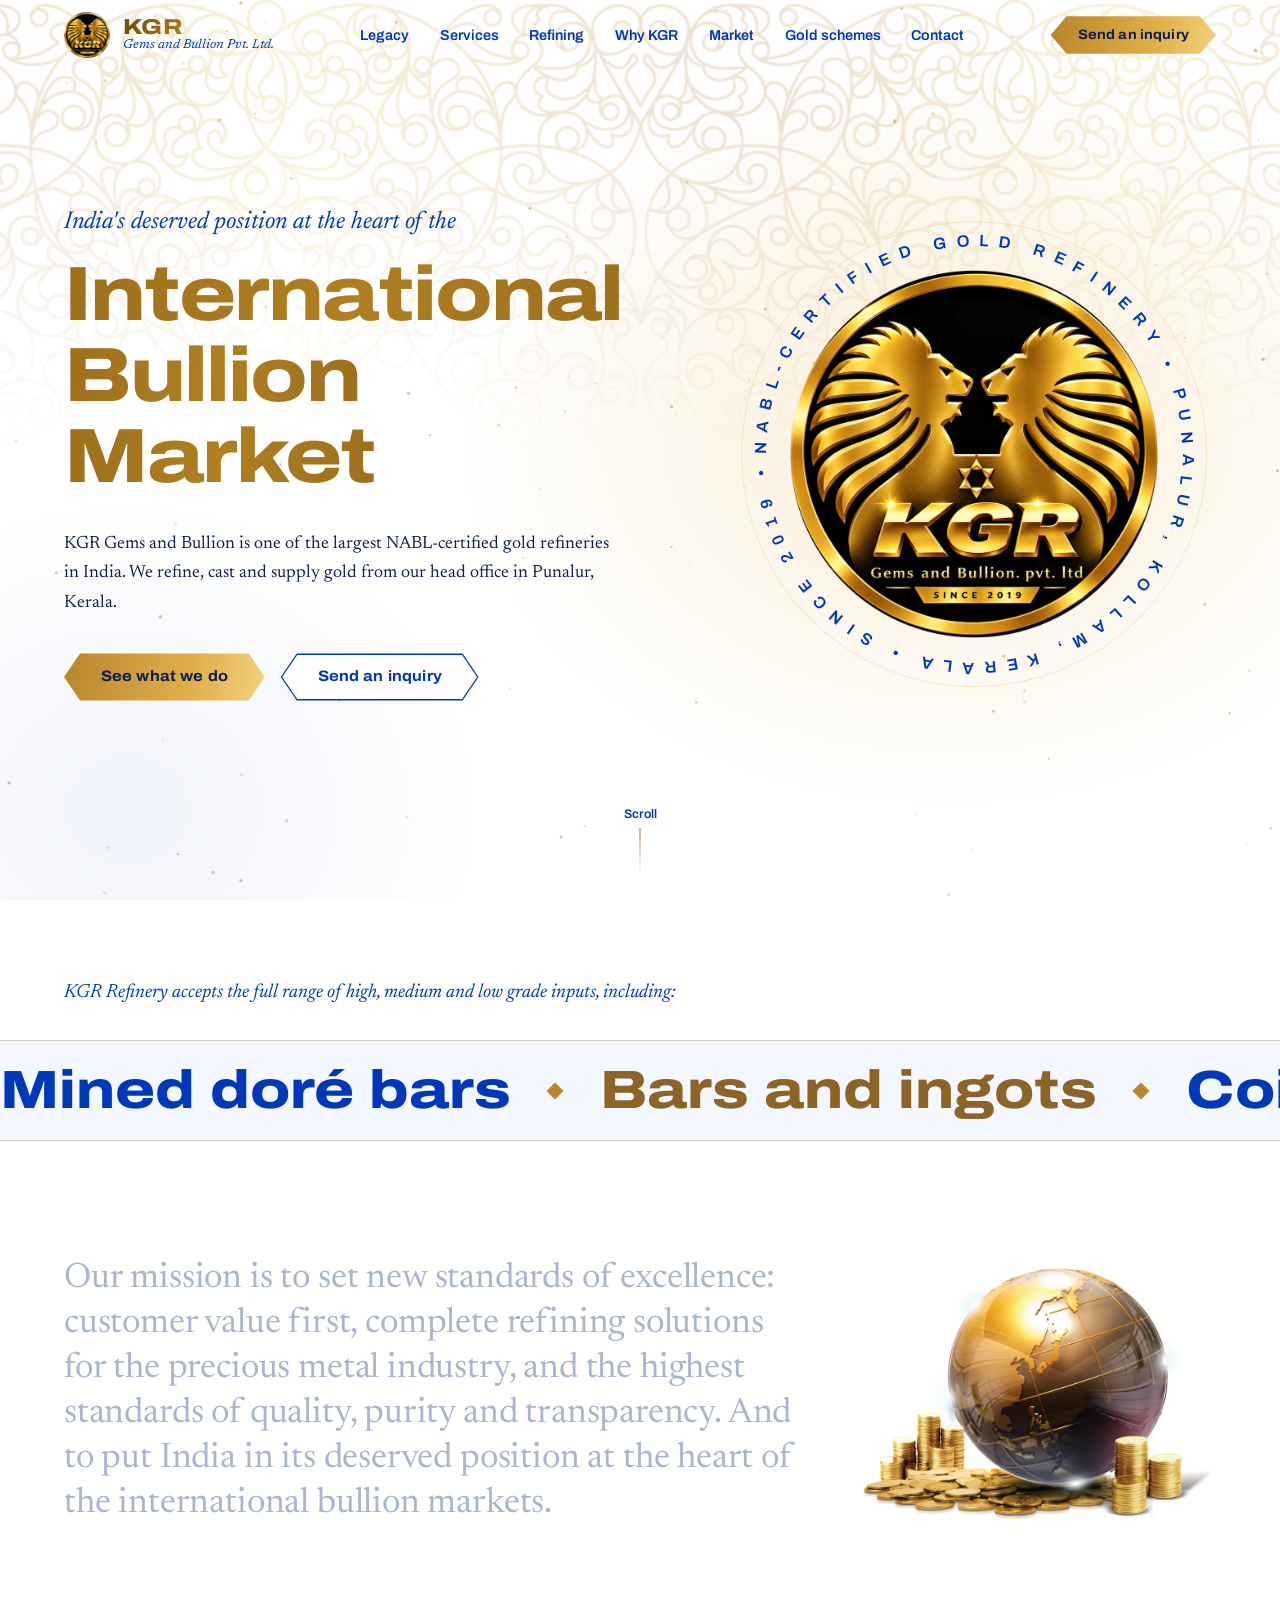
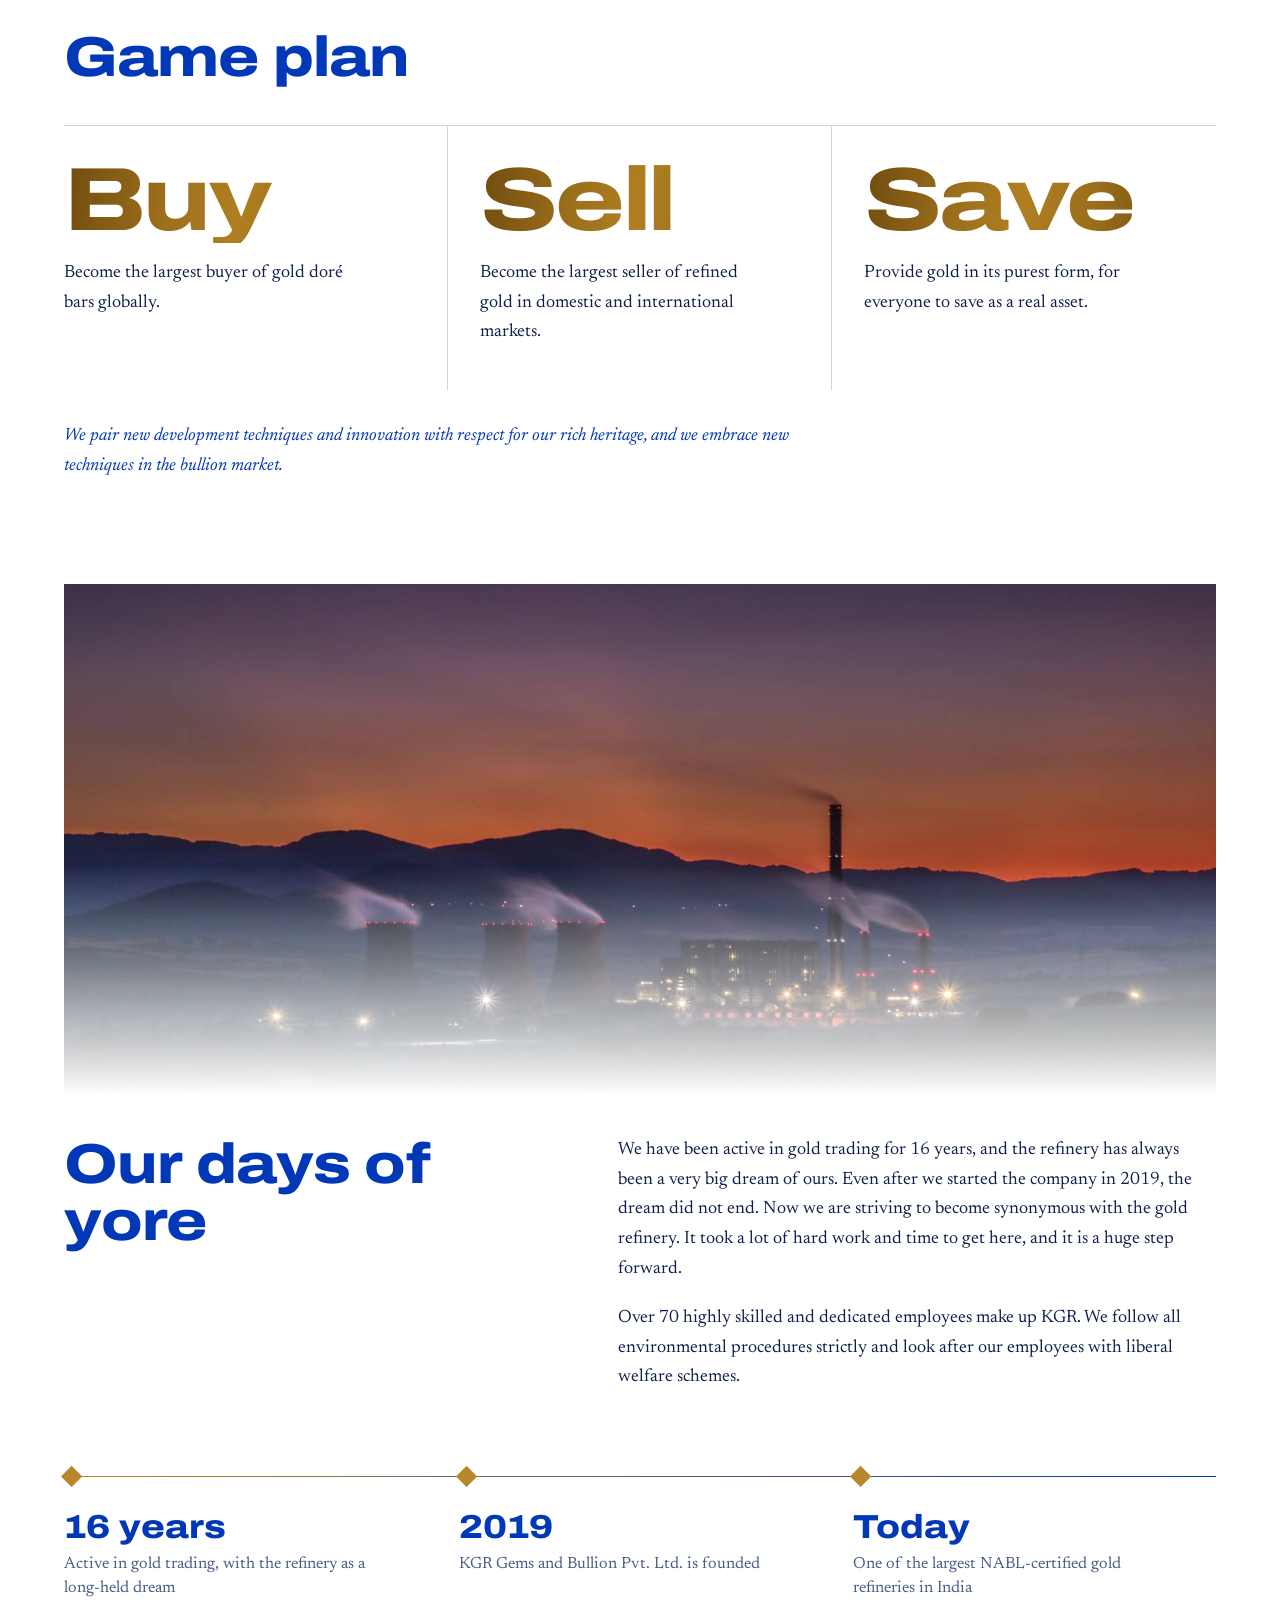
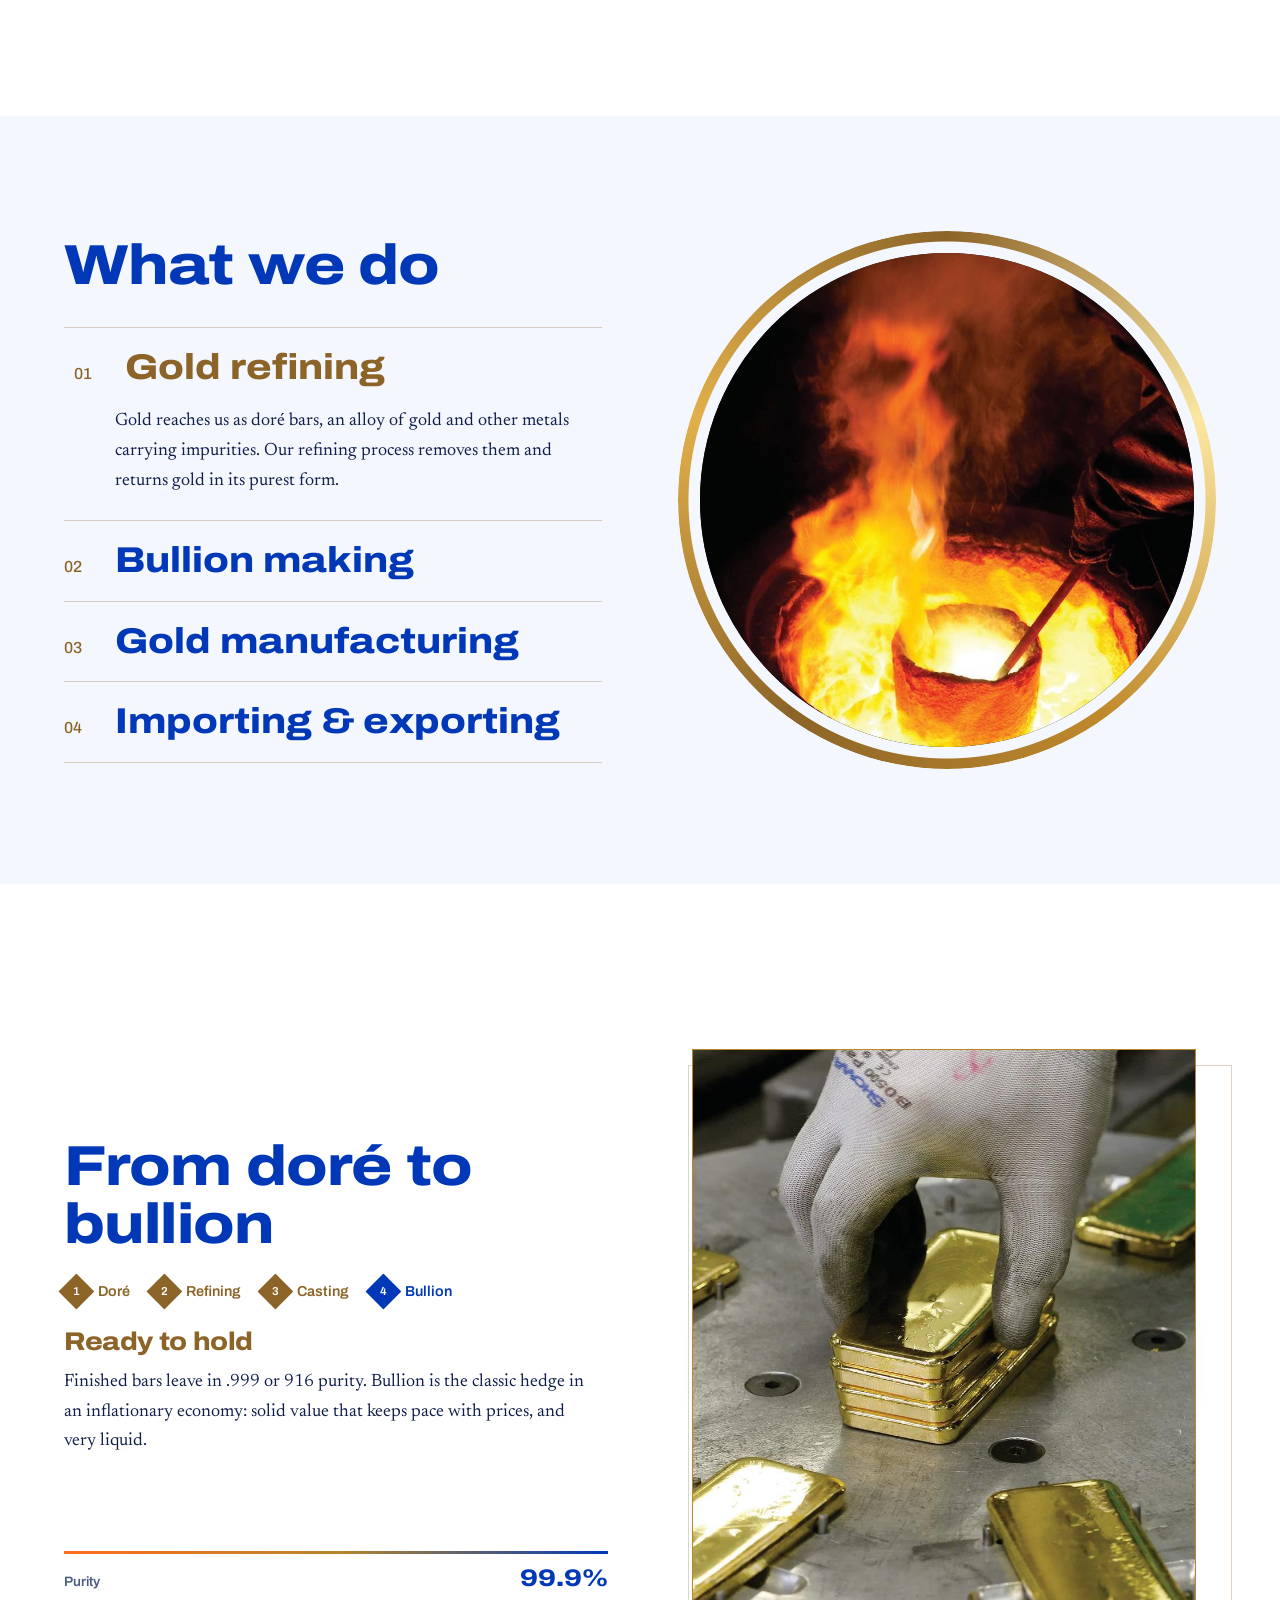
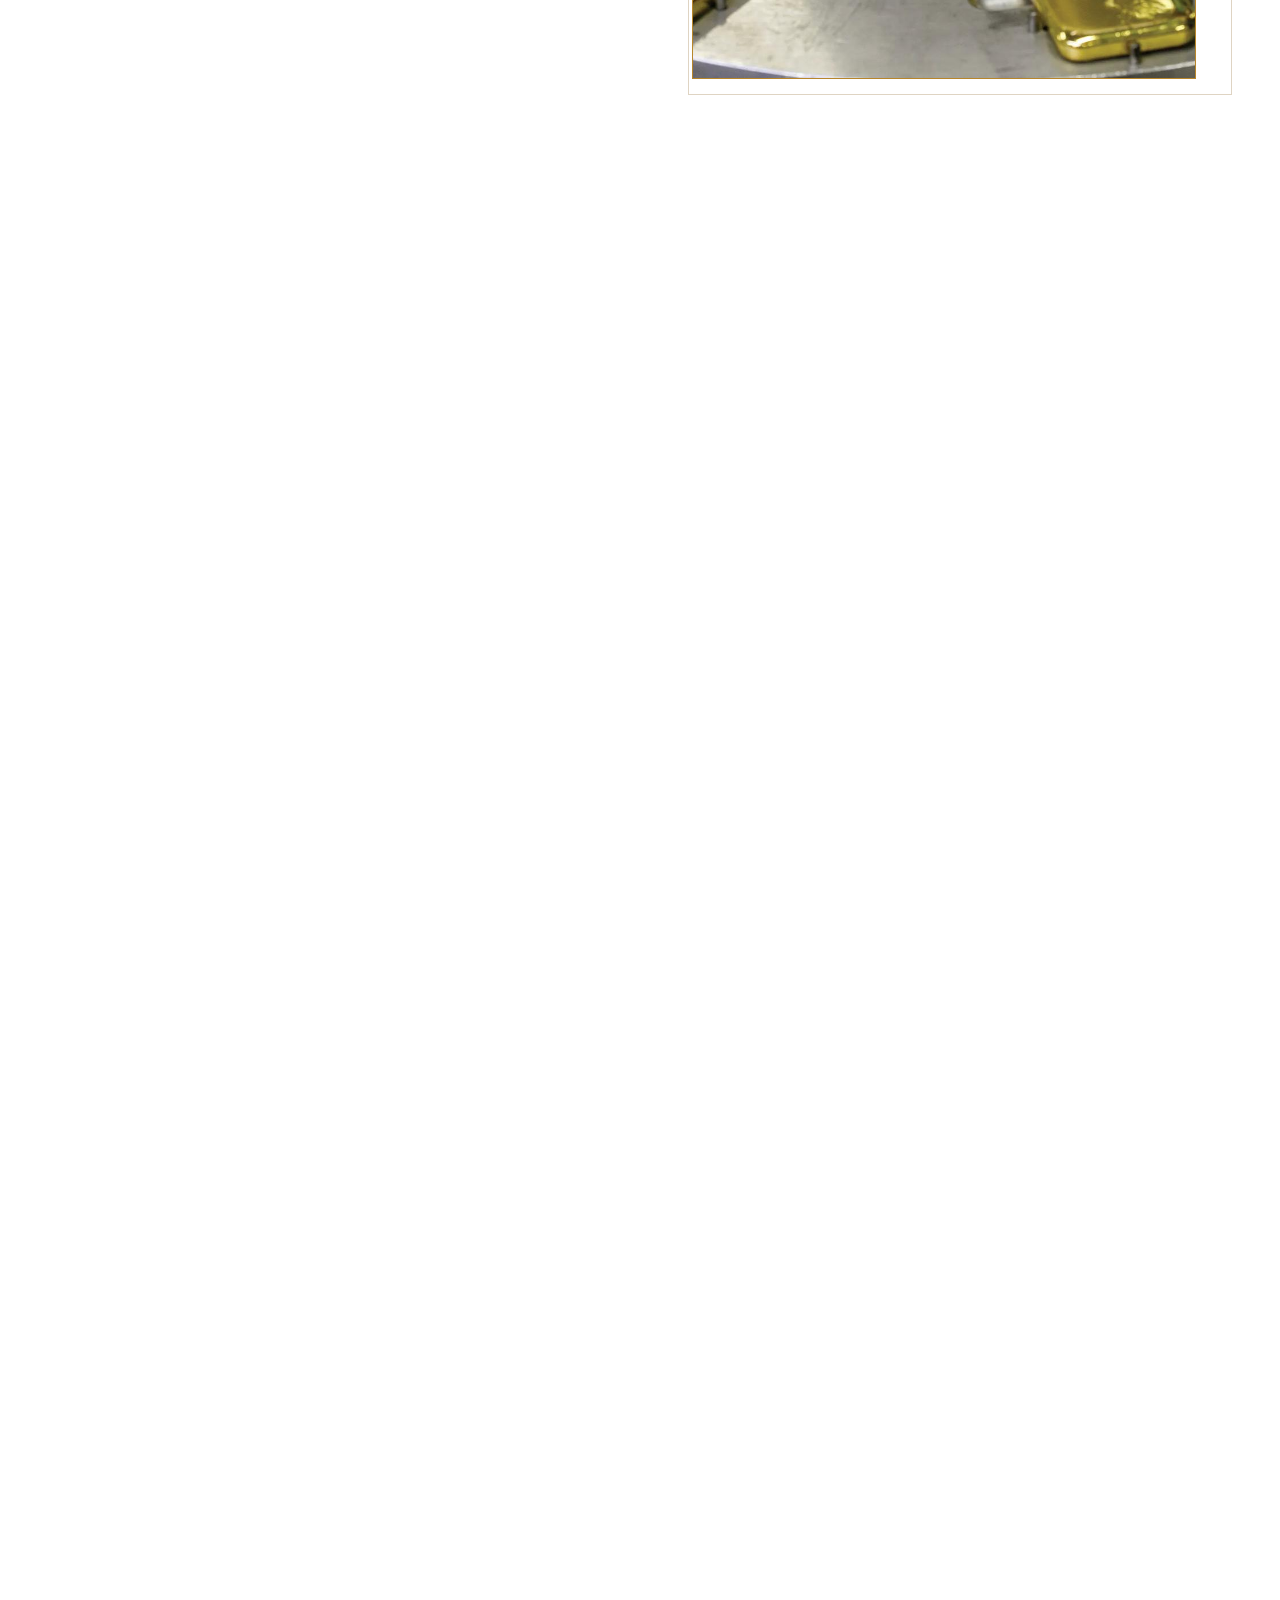
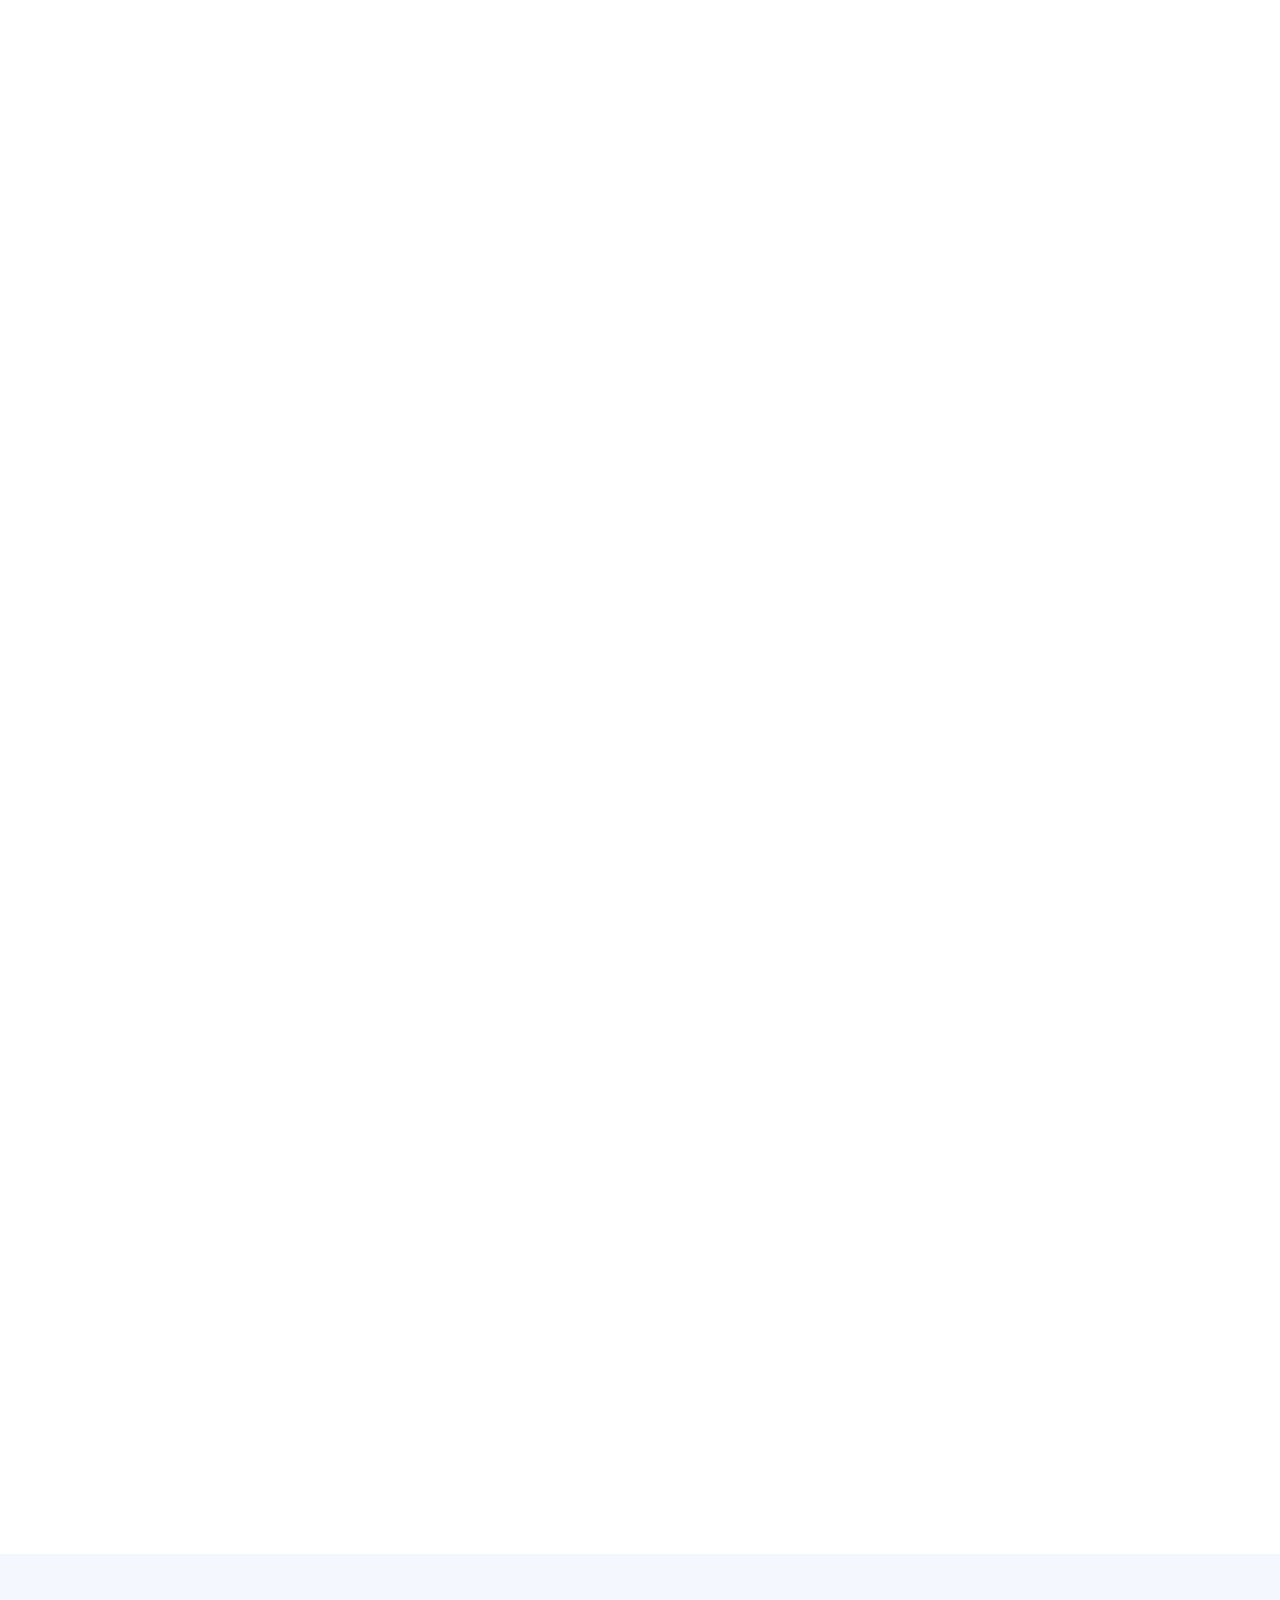
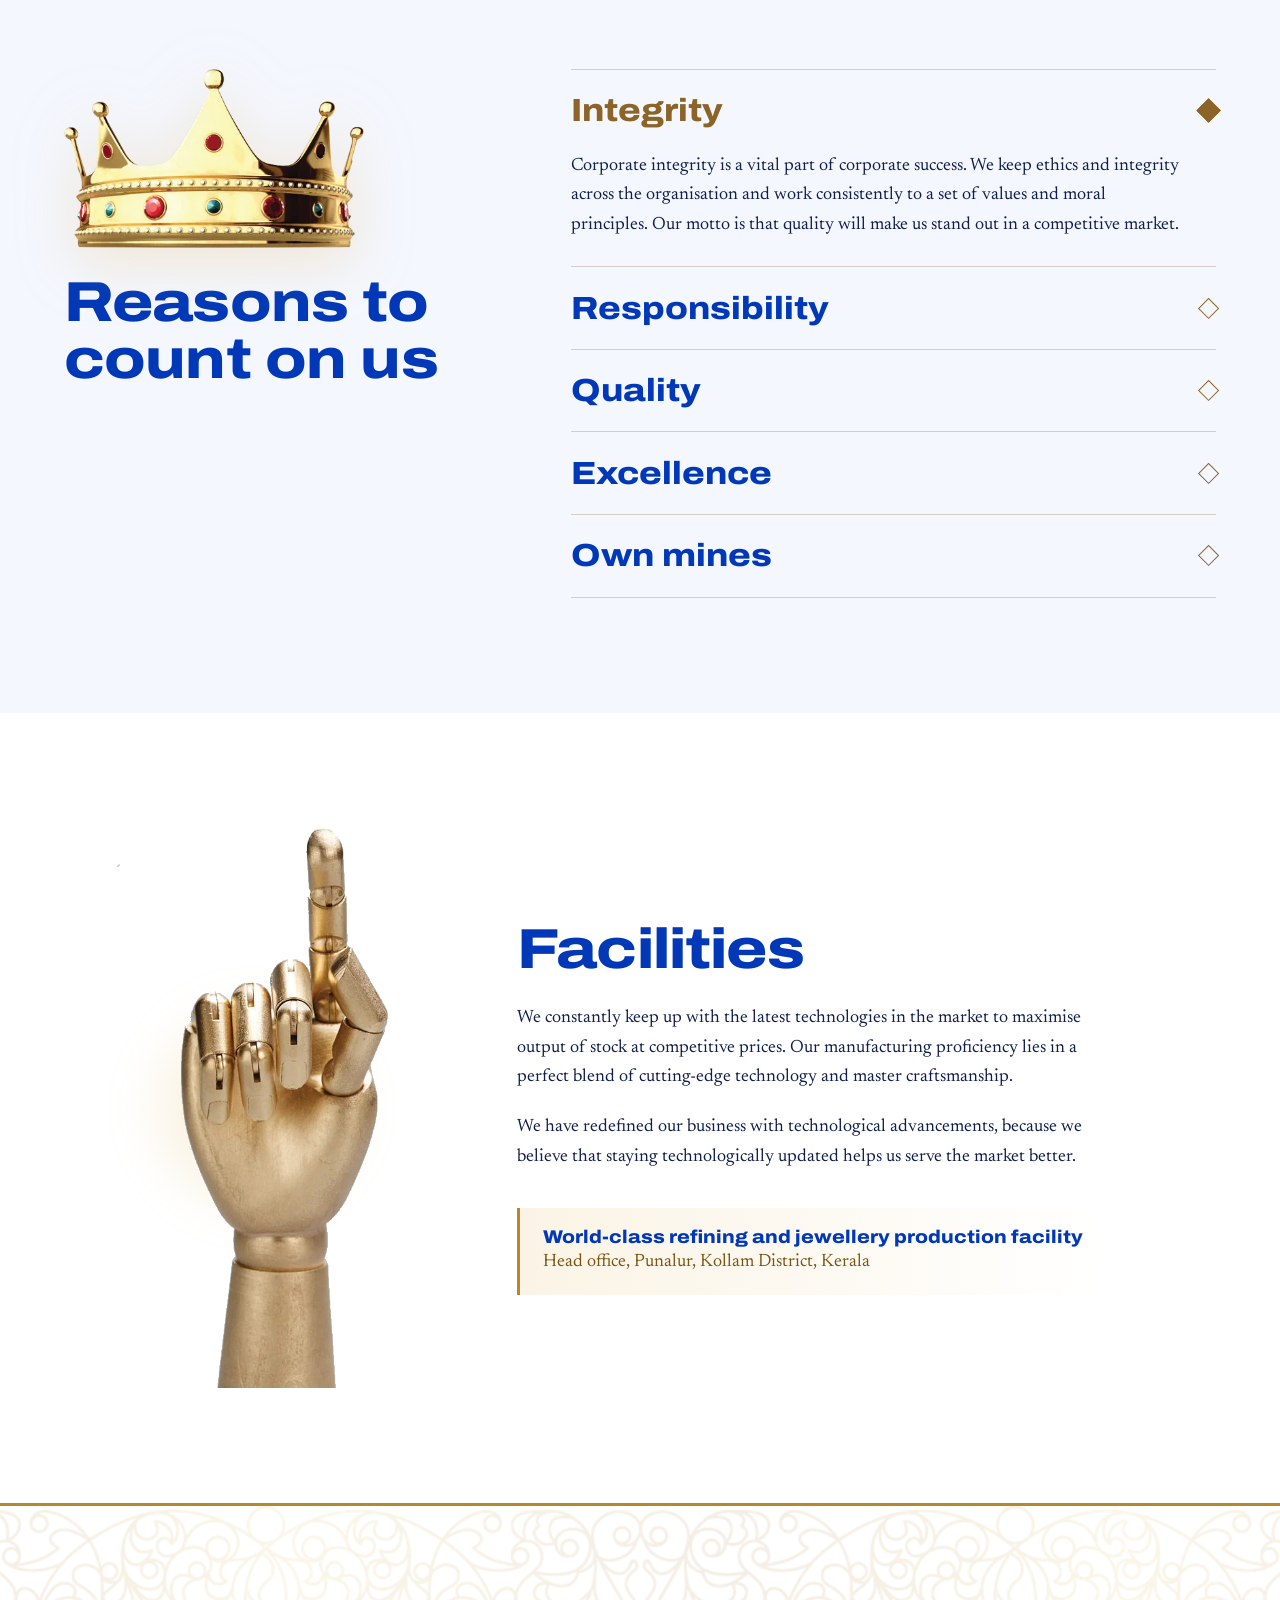
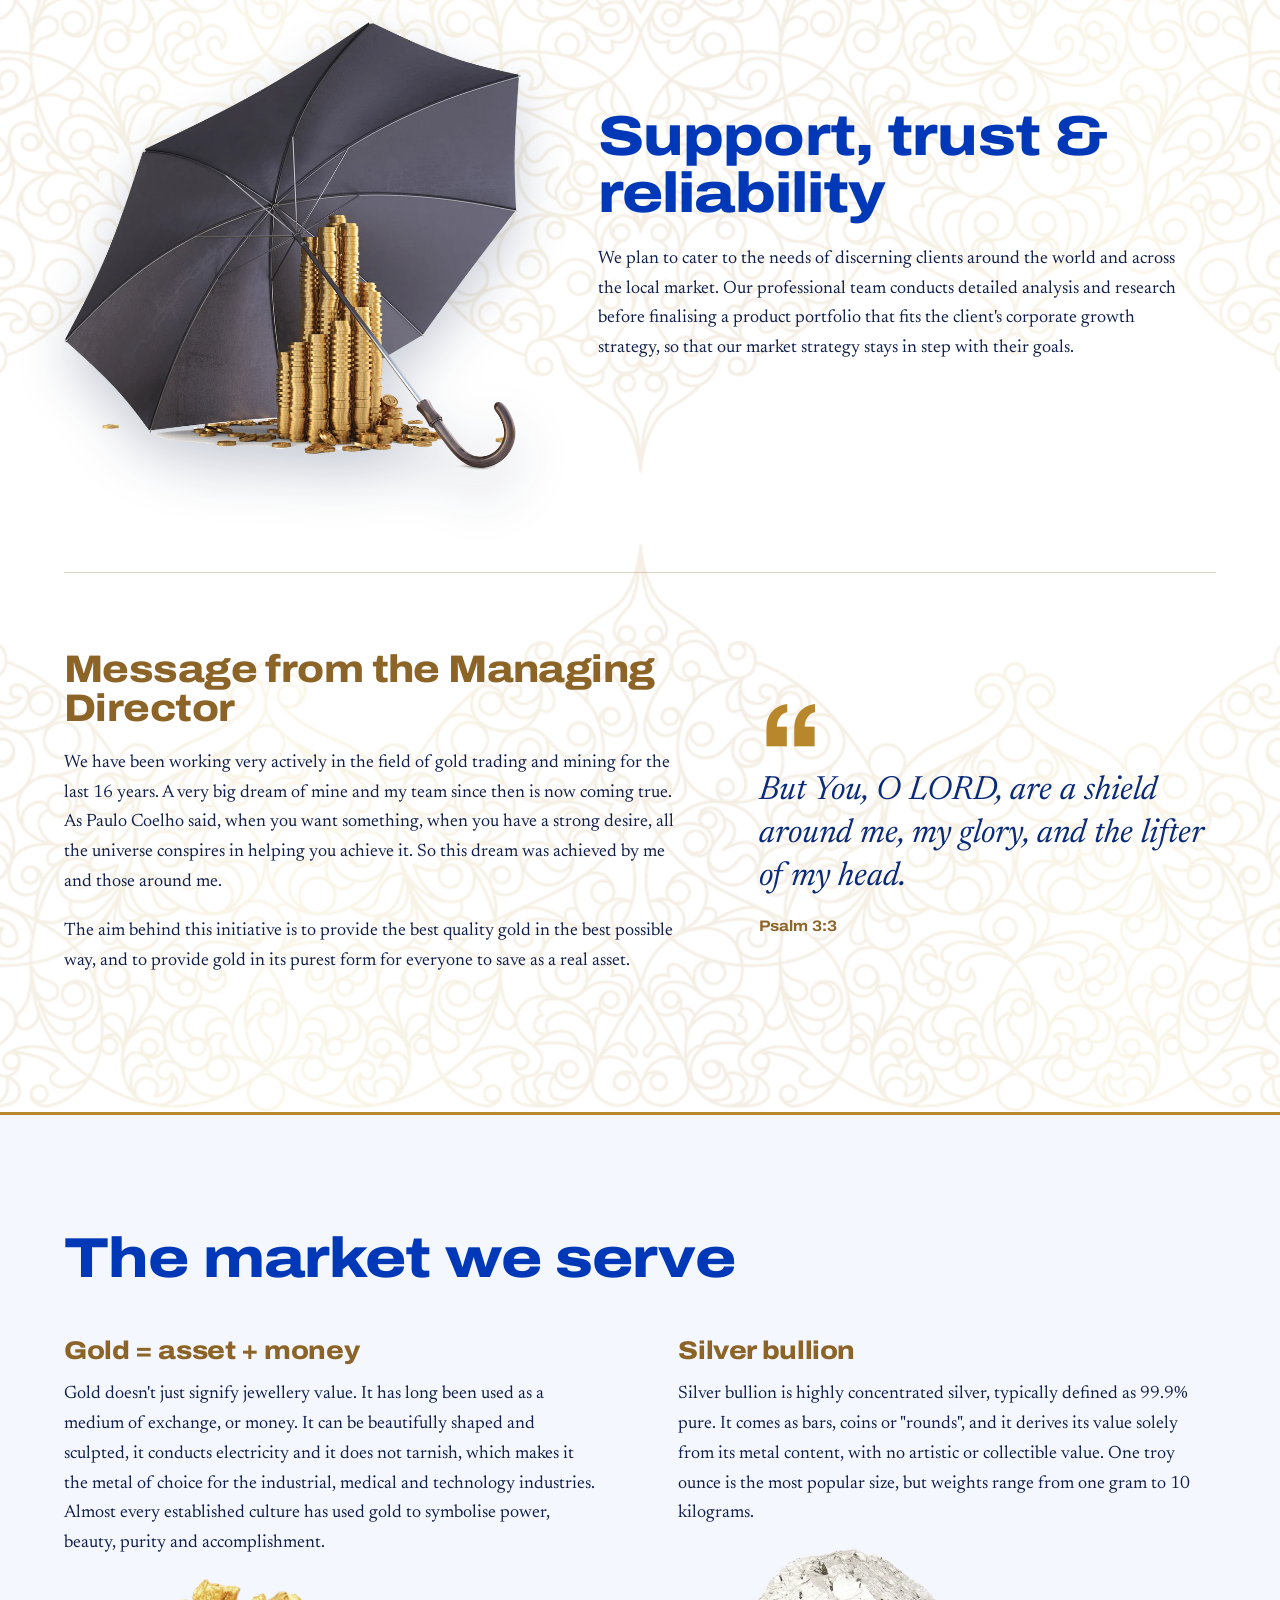
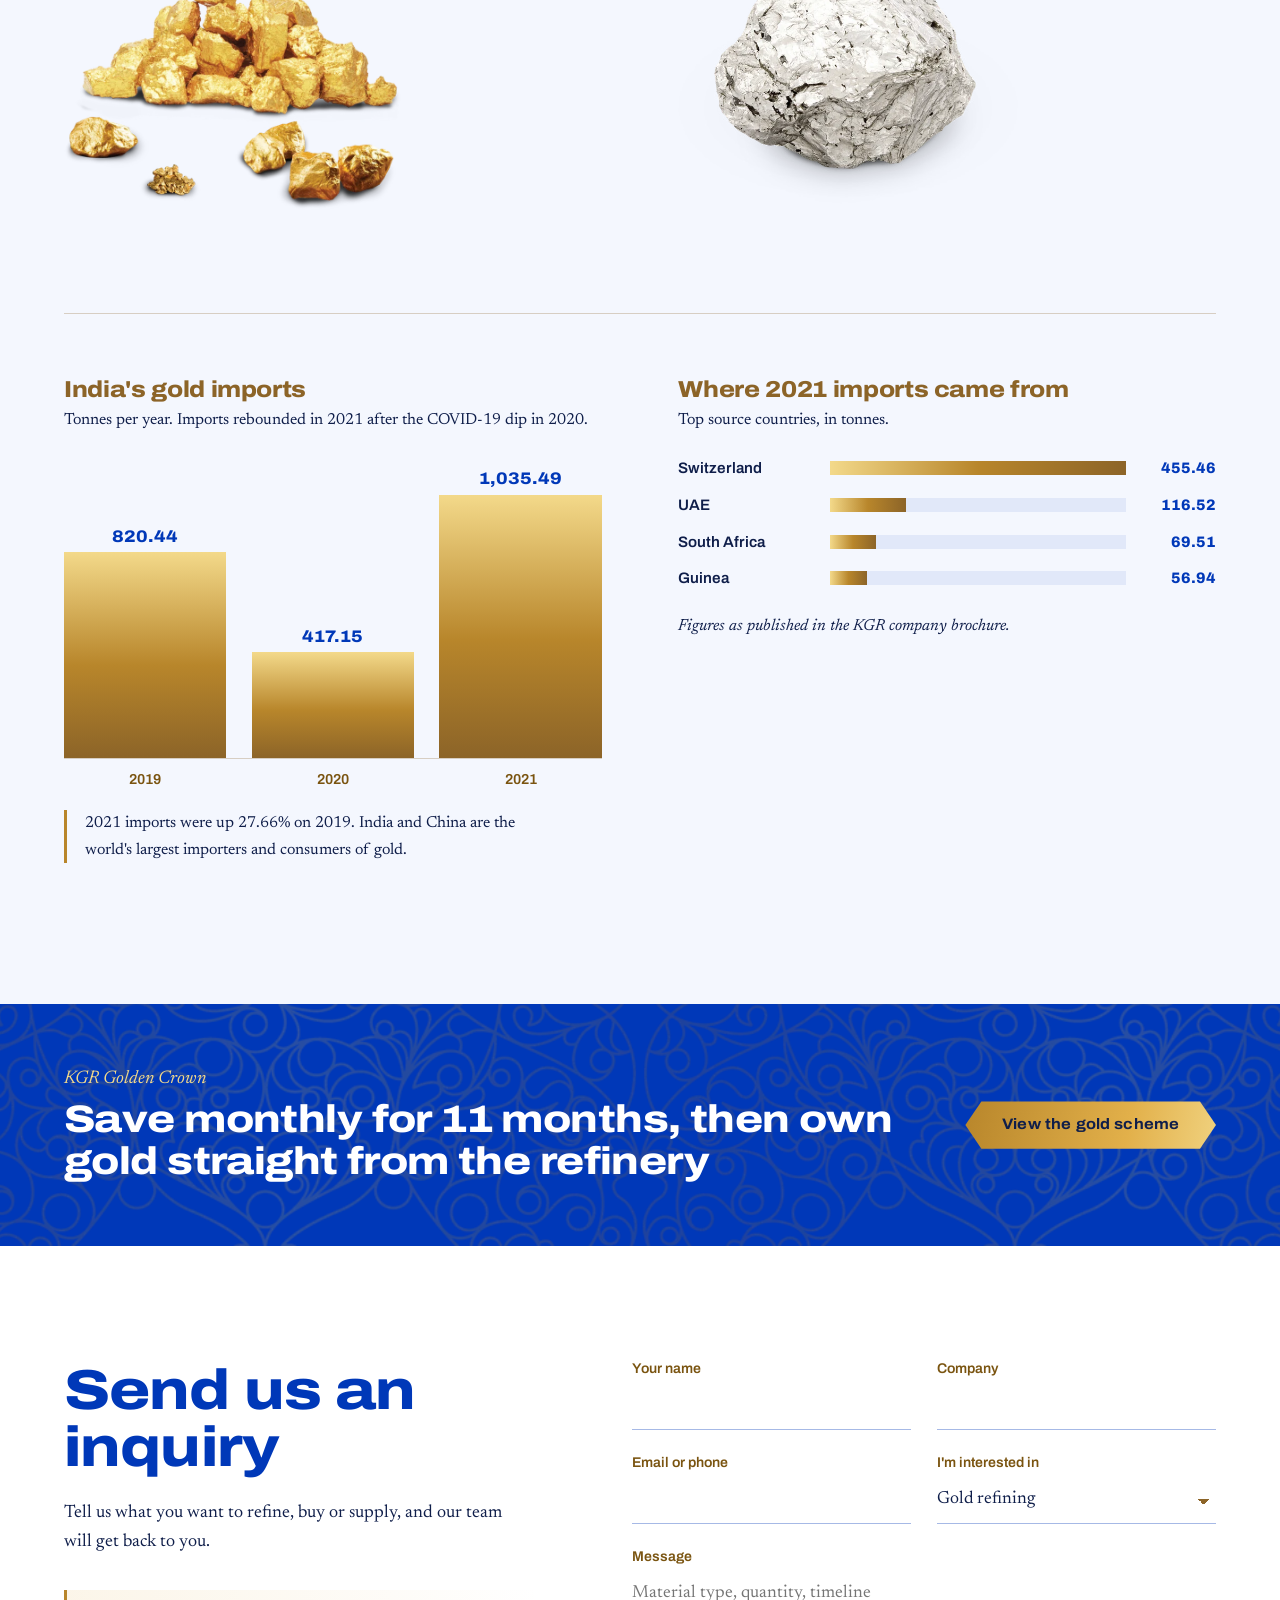
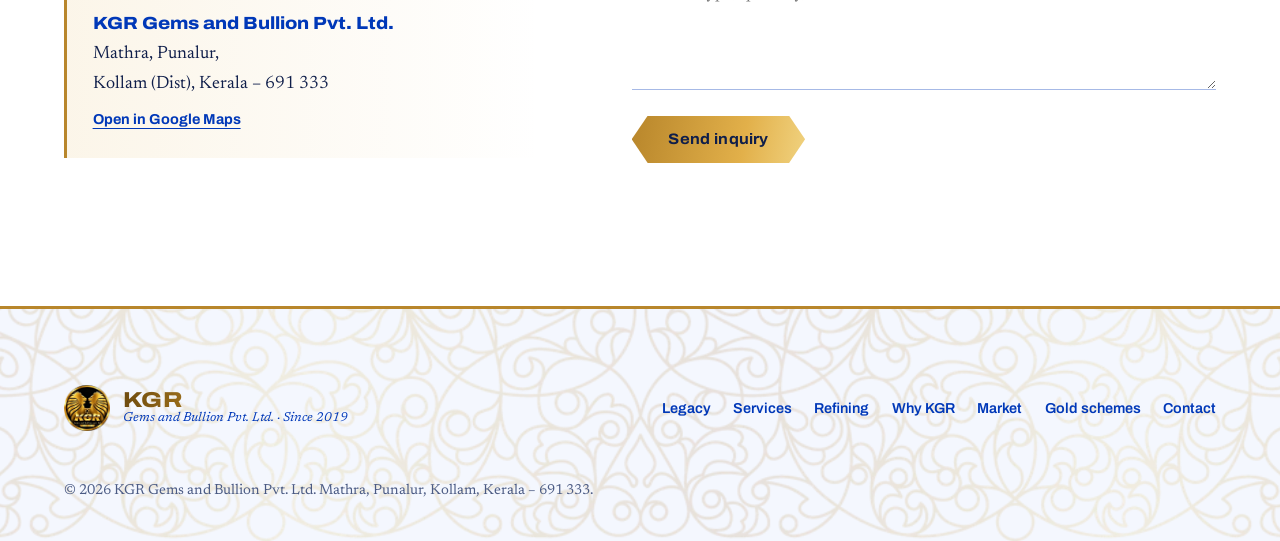
==== index.html @ 26743a96 "Add files via upload" ====
<!DOCTYPE html>
<html lang="en">
<head>
<meta charset="utf-8">
<meta name="viewport" content="width=device-width, initial-scale=1, viewport-fit=cover">
<title>KGR Gems and Bullion Pvt. Ltd. | NABL-certified gold refinery, Punalur, Kerala</title>
<meta name="description" content="KGR Gems and Bullion is one of India's largest NABL-certified gold refineries. Gold refining, bullion making, gold manufacturing and importing and exporting from Punalur, Kollam, Kerala. Since 2019.">
<meta name="theme-color" content="#ffffff">
<link rel="preconnect" href="https://fonts.googleapis.com">
<link rel="preconnect" href="https://fonts.gstatic.com" crossorigin>
<link rel="stylesheet" href="https://fonts.googleapis.com/css2?family=Archivo:wdth,wght@62..125,300..900&family=Newsreader:ital,opsz,wght@0,6..72,300..700;1,6..72,300..700&display=swap">
<script>document.documentElement.classList.add('js')</script>
<style>
:root{
  /* KGR palette: white ground, royal blue + gold type */
  --white:#FFFFFF;
  --tint:#F4F7FE;          /* alternate section ground, a whisper of blue */
  --blue:#0038B8;          /* brand blue, from the supplied swatch */
  --blue-deep:#0A2A7A;
  --navy:#0F1E4A;          /* body text */
  --g1:#7A5410;            /* deepest gold, for small gold text */
  --g2:#8C6428;            /* gold for headings and marks */
  --g3:#B8862B;            /* gold for rules and fills */
  --g4:#D9B45A;            /* light gold, fills only, never text */
  --ivory:var(--navy);
  --muted:#4B5B84;
  --ember:#FF6B1F;
  --ink-on-gold:#0F1E4A;
  --line:rgba(140,100,40,.28);
  --grad:linear-gradient(100deg,#6E4B0E 0%,#9C6F1C 30%,#B07F22 50%,#9C6F1C 70%,#6E4B0E 100%);
  --grad-fill:linear-gradient(100deg,#B8862B 0%,#E2B04A 30%,#F3D98A 50%,#E2B04A 70%,#B8862B 100%);
  --display:'Archivo','Arial Black',system-ui,sans-serif;
  --text:'Newsreader',Georgia,'Times New Roman',serif;
  --pad:clamp(1.25rem,5vw,4.5rem);
  --nav:72px;
  --lace:url([data-uri]);
  color-scheme:light;
  box-sizing:border-box;
  padding-top:env(safe-area-inset-top,0px);
  padding-bottom:env(safe-area-inset-bottom,0px);
}
html{scroll-padding-top:calc(env(safe-area-inset-top,0px) + 72px);scroll-behavior:smooth;-webkit-text-size-adjust:100%}
*,*::before,*::after{box-sizing:inherit}
body{margin:0;background:var(--white);color:var(--navy);font-family:var(--text);font-size:1.125rem;line-height:1.65;font-optical-sizing:auto;overflow-x:clip;-webkit-font-smoothing:antialiased}
img{display:block;max-width:100%;height:auto}
a{color:inherit}
p{margin:0 0 1.1em}
h1,h2,h3{font-family:var(--display);font-weight:800;font-stretch:118%;line-height:1.02;letter-spacing:-.015em;margin:0}
h2{font-size:clamp(2rem,4.4vw,3.9rem);color:var(--blue)}
h3{color:var(--g2)}
h3{font-size:clamp(1.25rem,2vw,1.7rem);font-stretch:112%}
:focus-visible{outline:2px solid var(--blue);outline-offset:3px}
.wrap{width:100%;max-width:1320px;margin-inline:auto;padding-inline:var(--pad)}
.section{padding-block:clamp(4.5rem,9vw,8rem)}
section[id]{scroll-margin-top:calc(env(safe-area-inset-top,0px) + 72px)}
.sr{position:absolute;width:1px;height:1px;overflow:hidden;clip:rect(0 0 0 0);white-space:nowrap}

/* ---------- buttons: elongated gem cut, taken from the logo's ribbon ---------- */
.btn{position:relative;display:inline-flex;align-items:center;justify-content:center;padding:1rem 2.3rem;font:700 .95rem/1 var(--display);font-stretch:108%;letter-spacing:.01em;color:var(--navy);text-decoration:none;background:var(--grad-fill);background-size:220% 100%;background-position:0 0;border:0;cursor:pointer;clip-path:polygon(16px 0,calc(100% - 16px) 0,100% 50%,calc(100% - 16px) 100%,16px 100%,0 50%);transition:background-position .7s ease,transform .35s ease;isolation:isolate}
.btn:hover{background-position:100% 0;transform:translateY(-2px)}
.btn:focus-visible{outline:2px solid var(--blue);outline-offset:3px}
.btn-ghost{color:var(--blue);background:var(--blue)}
.btn-ghost::before{content:"";position:absolute;inset:1.5px;clip-path:polygon(15px 0,calc(100% - 15px) 0,100% 50%,calc(100% - 15px) 100%,15px 100%,0 50%);z-index:-1;transition:background .35s;background:#fff}
.btn-ghost:hover::before{background:#EEF3FF}
.btn-sm{padding:.75rem 1.7rem;font-size:.85rem}

/* ---------- nav ---------- */
.progress{position:fixed;left:0;right:0;top:0;height:2px;z-index:80;pointer-events:none}
.progress i{display:block;height:100%;background:linear-gradient(90deg,var(--blue),var(--g3));transform:scaleX(0);transform-origin:left}
.nav{position:fixed;inset:0 0 auto 0;z-index:70;display:flex;align-items:center;justify-content:space-between;gap:2rem;padding:calc(env(safe-area-inset-top,0px) + .75rem) var(--pad) .75rem;border-bottom:1px solid transparent;transition:background .4s,border-color .4s,backdrop-filter .4s}
.nav.solid{background:rgba(255,255,255,.92);box-shadow:0 1px 0 rgba(0,56,184,.08);-webkit-backdrop-filter:blur(14px) saturate(1.3);backdrop-filter:blur(14px) saturate(1.3);border-color:var(--line)}
.brand{display:flex;align-items:center;gap:.8rem;text-decoration:none}
.brand img{width:46px;height:46px}
.brand b{display:block;font:800 1.35rem/1 var(--display);font-stretch:120%;letter-spacing:.02em;background:var(--grad);-webkit-background-clip:text;background-clip:text;color:transparent}
.brand small{display:block;font:italic 400 .8rem/1.2 var(--text);color:var(--blue)}
.links{display:flex;align-items:center;gap:clamp(1.2rem,2.4vw,2.4rem)}
.links a{position:relative;font:600 .9rem/1 var(--display);font-stretch:100%;text-decoration:none;color:var(--blue);padding:.4rem 0;transition:color .3s,opacity .3s}
.links a::after{content:"";position:absolute;left:0;right:0;bottom:-2px;height:1px;background:var(--g2);transform:scaleX(0);transform-origin:left;transition:transform .35s}
.links a:hover,.links a[aria-current]{color:var(--g2)}
.links a[aria-current]::after{transform:scaleX(1)}
.links a:hover::after{transform:scaleX(1)}
.nav-cta{display:flex;align-items:center;gap:1rem}
.burger{display:none;width:44px;height:44px;background:none;border:1px solid var(--line);color:var(--blue);cursor:pointer;position:relative}
.burger i{position:absolute;left:12px;right:12px;height:1.5px;background:currentColor;transition:transform .35s,opacity .35s}
.burger i:nth-child(1){top:16px}.burger i:nth-child(2){top:21px}.burger i:nth-child(3){top:26px}
.menu-open .burger i:nth-child(1){transform:translateY(5px) rotate(45deg)}
.menu-open .burger i:nth-child(2){opacity:0}
.menu-open .burger i:nth-child(3){transform:translateY(-5px) rotate(-45deg)}
.menu{position:fixed;inset:0;z-index:60;display:flex;flex-direction:column;justify-content:center;gap:1.1rem;padding:calc(env(safe-area-inset-top,0px) + 6rem) var(--pad) 3rem;opacity:0;visibility:hidden;transition:opacity .4s,visibility .4s;background:var(--lace) center top/120% auto no-repeat,#fff}
.menu a{font:800 clamp(1.8rem,8vw,2.6rem)/1.1 var(--display);font-stretch:118%;color:var(--blue);text-decoration:none}
.menu-open .menu{opacity:1;visibility:visible}
.menu-open{overflow:hidden}
.menu-open .nav{background:#fff;border-color:transparent}

/* ---------- hero ---------- */
.hero{position:relative;min-height:100svh;display:flex;align-items:center;padding:calc(var(--nav) + 1.5rem) 0 5.5rem;overflow:hidden;isolation:isolate;background:radial-gradient(55% 60% at 74% 48%,rgba(226,176,74,.22),transparent 70%),radial-gradient(40% 50% at 10% 90%,rgba(0,56,184,.06),transparent 70%),#fff}
.dust{position:absolute;inset:0;width:100%;height:100%;z-index:-1}
.lace{position:absolute;left:50%;width:min(1500px,135vw);aspect-ratio:1100/416;background:var(--lace) center/contain no-repeat;translate:-50% 0;pointer-events:none;z-index:-1}
.lace-top{top:0;opacity:.2;-webkit-mask-image:linear-gradient(#000 20%,transparent 80%);mask-image:linear-gradient(#000 20%,transparent 80%)}
.hero-grid{display:grid;grid-template-columns:minmax(0,1.12fr) minmax(0,.88fr);align-items:center;gap:clamp(1.5rem,4vw,4rem)}
.lead{font:italic 400 clamp(1.15rem,1.9vw,1.6rem)/1.3 var(--text);color:var(--blue);margin:0 0 1.1rem}
h1{font-size:clamp(2.5rem,6vw,5.9rem);font-stretch:120%;line-height:.98;letter-spacing:-.025em}
.ln{display:block;overflow:hidden;padding-bottom:.08em}
.ln>span{display:inline-block;background:var(--grad);background-size:260% 100%;background-position:50% 0;-webkit-background-clip:text;background-clip:text;color:transparent}
.sub{max-width:31em;margin:1.8rem 0 2.2rem;color:var(--navy);font-size:clamp(1.05rem,1.4vw,1.25rem)}
.cta{display:flex;flex-wrap:wrap;gap:1rem}
.js .ln>span{transform:translateY(112%);background-position:100% 0}
.js.ready .ln>span{animation:rise 1.25s cubic-bezier(.2,.8,.2,1) forwards,shine 3.4s ease-out forwards;animation-delay:calc(.2s + var(--i)*.16s),calc(.5s + var(--i)*.16s)}
@keyframes rise{to{transform:none}}
@keyframes shine{to{background-position:50% 0}}
.js .fade{opacity:0}
.js.ready .fade{animation:fadeUp 1.1s cubic-bezier(.2,.8,.2,1) forwards;animation-delay:var(--d,0s)}
@keyframes fadeUp{from{opacity:0;transform:translateY(16px)}to{opacity:1;transform:none}}
.js .lace-top{opacity:0}
.js.ready .lace-top{animation:laceIn 2.4s ease .1s forwards}
@keyframes laceIn{from{opacity:0;translate:-50% -30px}to{opacity:.2;translate:-50% 0}}

.seal{position:relative;width:min(100%,520px);aspect-ratio:1;margin-inline:auto}
.js .seal{opacity:0;transform:scale(.86) rotate(-8deg)}
.js.ready .seal{animation:sealIn 1.9s cubic-bezier(.2,.8,.2,1) .45s forwards}
@keyframes sealIn{to{opacity:1;transform:none}}
.seal-tilt{position:absolute;inset:0;transform:perspective(900px) rotateX(var(--rx,0deg)) rotateY(var(--ry,0deg));transform-style:preserve-3d;will-change:transform}
.seal-glow{position:absolute;inset:6%;border-radius:50%;background:radial-gradient(closest-side,rgba(226,176,74,.38),transparent 72%);filter:blur(34px);animation:breathe 6s ease-in-out infinite}
@keyframes breathe{0%,100%{opacity:.55;scale:.94}50%{opacity:1;scale:1.04}}
.ring-svg{position:absolute;inset:0;width:100%;height:100%;overflow:visible;animation:spin 90s linear infinite}
.ring-svg text{font:600 13.5px var(--display);fill:var(--blue)}
@keyframes spin{to{transform:rotate(360deg)}}
.seal-logo{position:absolute;inset:12%;isolation:isolate;border-radius:50%}
.seal-logo img{width:100%;height:100%}
.sheen{position:absolute;inset:0;border-radius:50%;background:linear-gradient(105deg,transparent 38%,rgba(255,246,208,.95) 50%,transparent 62%);background-size:280% 100%;background-position:150% 0;mix-blend-mode:overlay;animation:sheen 7s ease-in-out 2.4s infinite;pointer-events:none}
@keyframes sheen{0%{background-position:150% 0}45%,100%{background-position:-60% 0}}
.spark{position:absolute;width:13%;aspect-ratio:1;translate:-50% -50%;pointer-events:none;opacity:0;animation:twinkle 4.8s ease-in-out infinite;background:radial-gradient(circle,#fff 0 5%,rgba(255,236,170,.65) 12%,transparent 42%)}
.spark::before,.spark::after{content:"";position:absolute;left:50%;top:50%;translate:-50% -50%}
.spark::before{width:100%;height:2px;background:linear-gradient(90deg,transparent,#fff,transparent)}
.spark::after{width:2px;height:100%;background:linear-gradient(180deg,transparent,#fff,transparent)}
.s1{left:26.5%;top:62.8%}
.s2{left:67.2%;top:62.8%;animation-delay:2.4s}
@keyframes twinkle{0%,100%{opacity:0;scale:.3;rotate:0deg}42%{opacity:1;scale:1;rotate:20deg}62%{opacity:.5;scale:.75;rotate:35deg}}
.scroll-cue{position:absolute;left:50%;bottom:1.6rem;translate:-50% 0;display:flex;flex-direction:column;align-items:center;gap:.5rem;font:600 .78rem/1 var(--display);font-stretch:100%;color:var(--blue);text-decoration:none}
.scroll-cue i{display:block;width:1px;height:46px;background:linear-gradient(var(--g2),transparent);transform-origin:top;animation:cue 2.4s ease-in-out infinite}
@keyframes cue{0%{transform:scaleY(0)}50%{transform:scaleY(1)}100%{transform:scaleY(1);opacity:0}}

/* ---------- inputs marquee ---------- */
.inputs{padding:clamp(3rem,6vw,5rem) 0 0;background:#fff}
.inputs-lead{max-width:34em;margin:0 0 2rem;color:var(--blue);font-style:italic;font-size:1.2rem}
.marquee{overflow:hidden;border-block:1px solid var(--line);padding-block:1.4rem;background:var(--tint)}
.mq-track{display:flex;width:max-content;animation:mq 46s linear infinite}
.marquee:hover .mq-track{animation-play-state:paused}
.mq{display:flex;align-items:center;list-style:none;margin:0;padding:0;flex:none}
.mq li{display:flex;align-items:center;font:800 clamp(1.8rem,4.2vw,3.5rem)/1 var(--display);font-stretch:120%;color:var(--blue);white-space:nowrap;transition:color .35s;cursor:default}
.mq li:hover{color:var(--g2)}
.mq li:nth-child(even){color:var(--g2)}
.mq li::after{content:"";width:.75rem;height:.75rem;margin-inline:clamp(1.6rem,3vw,2.8rem);background:var(--g3);rotate:45deg;flex:none}
@keyframes mq{to{transform:translateX(-50%)}}

/* ---------- legacy ---------- */
.legacy{background:#fff}
.legacy-top{display:grid;grid-template-columns:minmax(0,1.35fr) minmax(0,.65fr);gap:clamp(2rem,5vw,5rem);align-items:center}
.statement{font:400 clamp(1.55rem,2.75vw,2.55rem)/1.28 var(--text);color:var(--blue-deep);margin:0;max-width:21em;letter-spacing:-.005em}
.statement .w{opacity:.35}
.globe{animation:float 9s ease-in-out infinite}
@keyframes float{0%,100%{transform:translateY(0)}50%{transform:translateY(-14px)}}
.plan{margin-top:clamp(4rem,8vw,7rem)}
.plan-grid{display:grid;grid-template-columns:repeat(3,1fr);margin-top:2.4rem;border-top:1px solid var(--line)}
.plan-grid article{padding:2rem 2rem 1.4rem 0;border-right:1px solid var(--line);padding-left:2rem}
.plan-grid article:first-child{padding-left:0}
.plan-grid article:last-child{border-right:0}
.plan-grid b{display:block;font:800 clamp(3rem,7vw,6.2rem)/.95 var(--display);font-stretch:125%;letter-spacing:-.03em;background:var(--grad);-webkit-background-clip:text;background-clip:text;color:transparent;margin-bottom:1rem}
.plan-grid p{color:var(--navy);max-width:16em}
.plan-note{max-width:44em;margin:2rem 0 0;color:var(--blue);font-style:italic}
.yore{margin-top:clamp(4rem,8vw,7rem)}
.yore-img{position:relative;overflow:hidden;height:clamp(240px,40vw,540px)}
.yore-img .wipe{position:absolute;inset:0}
.yore-img img{width:100%;height:100%;object-fit:cover}
.yore-img::after{content:"";position:absolute;inset:auto 0 0 0;height:45%;background:linear-gradient(transparent,#fff)}
.js .wipe{clip-path:inset(0 0 100% 0);transition:clip-path 1.6s cubic-bezier(.7,0,.15,1)}
.js .in .wipe{clip-path:inset(0)}
.yore-copy{display:grid;grid-template-columns:minmax(0,.9fr) minmax(0,1.1fr);gap:clamp(1.5rem,5vw,5rem);margin-top:2.5rem;position:relative;z-index:2}
.yore-copy p{max-width:36em}
.tl{position:relative;display:grid;grid-template-columns:repeat(3,1fr);gap:2rem;list-style:none;margin:3.5rem 0 0;padding:2.6rem 0 0}
.tl::before{content:"";position:absolute;left:0;right:0;top:.45rem;height:1px;background:linear-gradient(90deg,var(--g3),var(--blue));transform-origin:left}
.js .tl::before{transform:scaleX(0);transition:transform 1.8s cubic-bezier(.6,0,.2,1)}
.js .tl.in::before{transform:scaleX(1)}
.tl li{position:relative}
.tl li::before{content:"";position:absolute;top:-2.6rem;left:0;width:.95rem;height:.95rem;background:var(--g3);rotate:45deg}
.js .tl li::before{scale:0;transition:scale .6s cubic-bezier(.3,1.6,.5,1) var(--d,0s)}
.js .tl.in li::before{scale:1}
.tl b{display:block;font:800 clamp(1.5rem,2.6vw,2.3rem)/1 var(--display);font-stretch:115%;color:var(--blue);margin-bottom:.5rem}
.tl span{display:block;color:var(--muted);max-width:19em;font-size:1.02rem;line-height:1.5}

/* ---------- services ---------- */
.services{background:var(--tint)}
.svc-grid{display:grid;grid-template-columns:minmax(0,1fr) minmax(0,1fr);gap:clamp(2rem,6vw,6rem);align-items:center}
.svc-list h2{margin-bottom:2rem}
.svc-item{border-top:1px solid var(--line)}
.svc-item:last-child{border-bottom:1px solid var(--line)}
.svc-btn{width:100%;display:flex;align-items:baseline;gap:1.2rem;padding:1.25rem 0;background:none;border:0;cursor:pointer;color:var(--blue);text-align:left;font:800 clamp(1.4rem,2.8vw,2.3rem)/1.1 var(--display);font-stretch:115%;transition:color .4s,padding .5s}
.svc-btn i{font:500 1rem/1 var(--display);font-style:normal;color:var(--g2);width:2rem;flex:none}
.svc-btn:hover{color:var(--g2)}
.svc-item.on .svc-btn{color:var(--g2);padding-left:.6rem}
.svc-body{display:grid;grid-template-rows:0fr;transition:grid-template-rows .55s cubic-bezier(.3,.8,.3,1)}
.svc-item.on .svc-body{grid-template-rows:1fr}
.svc-body>div{overflow:hidden}
.svc-body p{margin:0 0 1.5rem 3.2rem;max-width:30em;color:var(--navy)}
.svc-stage{position:relative;width:min(100%,560px);aspect-ratio:1;margin-inline:auto;overflow:hidden}
.svc-ring{position:absolute;inset:0;border-radius:50%;background:conic-gradient(#8C6428,#FBE7A1,#C08A2B,#8C6428,#E2B04A,#8C6428);-webkit-mask:radial-gradient(farthest-side,transparent calc(100% - 11px),#000 calc(100% - 10px));mask:radial-gradient(farthest-side,transparent calc(100% - 11px),#000 calc(100% - 10px));animation:spin 22s linear infinite}
.svc-disc{position:absolute;inset:22px;border-radius:50%;overflow:hidden;background:radial-gradient(circle at 50% 38%,#4a3513,#0d0a05 72%)}
.svc-img{position:absolute;inset:0;clip-path:circle(0% at 50% 50%);transition:clip-path 1s cubic-bezier(.7,0,.2,1)}
.svc-img.on{clip-path:circle(75% at 50% 50%)}
.svc-img img{width:100%;height:100%;object-fit:cover}
.svc-img.cut{background:radial-gradient(circle at 50% 45%,#D9AE58,#B98630 70%)}
.svc-img.cut img{object-fit:contain;padding:10%}
.svc-img.cut.dark{background:radial-gradient(circle at 50% 40%,#5a4014,#120d05 75%)}

/* ---------- process (pinned, scroll-driven) ---------- */
.proc{position:relative;height:430vh;background:#fff}
.proc-stage{position:sticky;top:0;height:100vh;height:100svh;overflow:hidden;display:flex;align-items:center;isolation:isolate}
.embers{position:absolute;inset:0;width:100%;height:100%;z-index:-1}
.proc-inner{display:grid;grid-template-columns:minmax(0,1fr) minmax(0,1fr);gap:clamp(1.5rem,5vw,5rem);align-items:center;padding-top:calc(var(--nav) - 12px)}
.proc-text h2{margin-bottom:1.6rem}
.steps{display:flex;gap:.4rem 1.4rem;flex-wrap:wrap;list-style:none;margin:0 0 1.6rem;padding:0}
.steps li{display:flex;align-items:center;gap:.55rem;font:600 .9rem/1 var(--display);font-stretch:100%;color:#8A94AD;transition:color .5s}
.steps li i{display:grid;place-items:center;width:1.55rem;height:1.55rem;border:1px solid currentColor;rotate:45deg;font-style:normal;transition:background .5s,border-color .5s}
.steps li i em{rotate:-45deg;font-style:normal;font-size:.72rem}
.steps li.done{color:var(--g2)}
.steps li.on{color:var(--blue)}
.steps li.on i,.steps li.done i{background:currentColor}
.steps li.on i em,.steps li.done i em{color:#fff}
.panels{position:relative;min-height:12.5rem}
.panel{position:absolute;inset:0 auto auto 0;width:100%;opacity:0;transform:translateY(18px);transition:opacity .6s,transform .6s;pointer-events:none}
.panel.on{opacity:1;transform:none;pointer-events:auto}
.panel h3{color:var(--g2);margin-bottom:.8rem}
.panel p{max-width:29em;color:var(--navy);margin:0}
.meter{margin-top:1.4rem}
.meter .track{height:3px;background:rgba(0,56,184,.12);overflow:hidden}
.meter .track i{display:block;height:100%;width:100%;transform:scaleX(0);transform-origin:left;background:linear-gradient(90deg,var(--ember),var(--g3),var(--blue))}
.meter p{display:flex;justify-content:space-between;align-items:baseline;margin:.7rem 0 0;font:600 .85rem/1 var(--display);font-stretch:100%;color:var(--muted)}
.meter b{font:800 1.5rem/1 var(--display);font-stretch:118%;color:var(--blue);transition:opacity .3s}
.proc-frame{position:relative}
.proc-frame::before{content:"";position:absolute;inset:16px -16px -16px 16px;border:1px solid var(--line)}
.pf-glow{position:absolute;inset:-14%;background:radial-gradient(closest-side,var(--glow,rgba(255,107,31,.4)),transparent 70%);filter:blur(30px);opacity:.55}
.frame-box{position:relative;height:min(70vh,640px);height:min(70svh,640px);aspect-ratio:4/5;margin-inline:auto;overflow:hidden;border:1px solid var(--g3);background:#000}
.layer{position:absolute;inset:0;overflow:hidden}
.layer img{width:100%;height:100%;object-fit:cover;transform-origin:50% 60%}
.front{position:absolute;left:0;right:0;height:3px;background:linear-gradient(90deg,transparent,var(--g1),transparent);box-shadow:0 0 22px 6px rgba(255,140,50,.7);opacity:0;z-index:3;pointer-events:none}

/* ---------- reasons ---------- */
.why{background:var(--tint)}
.why-grid{display:grid;grid-template-columns:minmax(0,.8fr) minmax(0,1.2fr);gap:clamp(2rem,6vw,6rem);align-items:start}
.why-head{position:sticky;top:120px}
.crown{width:min(300px,70%);margin-bottom:1.6rem;animation:float 7s ease-in-out infinite;filter:drop-shadow(0 12px 30px rgba(226,176,74,.25))}
.val{border-top:1px solid var(--line)}
.val:last-child{border-bottom:1px solid var(--line)}
.val button{width:100%;display:flex;align-items:center;justify-content:space-between;gap:1rem;padding:1.45rem 0;background:none;border:0;cursor:pointer;color:var(--blue);text-align:left;font:800 clamp(1.3rem,2.5vw,2.05rem)/1.1 var(--display);font-stretch:114%;transition:color .4s}
.val button:hover{color:var(--g2)}
.val button i{flex:none;width:.95rem;height:.95rem;border:1.5px solid var(--g2);rotate:45deg;transition:background .4s,scale .4s}
.val.on button{color:var(--g2)}
.val.on button i{background:var(--g2);scale:1.15}
.val-body{display:grid;grid-template-rows:0fr;transition:grid-template-rows .55s cubic-bezier(.3,.8,.3,1)}
.val.on .val-body{grid-template-rows:1fr}
.val-body>div{overflow:hidden}
.val-body p{margin:0 0 1.6rem;max-width:34em;color:var(--navy)}

/* ---------- facilities ---------- */
.fac{background:#fff;position:relative;overflow:hidden}
.fac-grid{display:grid;grid-template-columns:minmax(0,.7fr) minmax(0,1.3fr);gap:clamp(2rem,6vw,6rem);align-items:center}
.fac-img{position:relative;display:grid;place-items:center}
.fac-img::before{content:"";position:absolute;width:90%;aspect-ratio:1;border-radius:50%;background:radial-gradient(closest-side,rgba(226,176,74,.32),transparent 72%);filter:blur(18px)}
.fac-img img{position:relative;max-height:560px;width:auto;animation:float 8s ease-in-out infinite}
.fac h2{margin-bottom:1.6rem}
.fac p{max-width:34em;color:var(--navy)}
.site{display:inline-block;margin-top:1rem;padding:1.1rem 1.6rem 1.1rem 1.4rem;border-left:3px solid var(--g3);background:linear-gradient(90deg,rgba(226,176,74,.14),transparent)}
.site b{display:block;font:800 1.15rem/1.2 var(--display);font-stretch:112%;color:var(--blue)}
.site span{color:var(--g1)}

/* ---------- gold panel ---------- */
.gold{position:relative;color:var(--navy);background:#fff;border-block:3px solid var(--g3);overflow:hidden}
.gold .lace-dark{position:absolute;left:50%;width:min(1500px,135vw);aspect-ratio:1100/416;translate:-50% 0;background:var(--lace) center/contain no-repeat;opacity:.12;pointer-events:none}
.gold .ld-top{top:0}
.gold .ld-bot{bottom:0;scale:1 -1}
.gold h2{color:var(--blue)}
.gold p{color:var(--navy)}
.gp-row{position:relative;display:grid;gap:clamp(2rem,6vw,6rem);align-items:center}
.gp-support{grid-template-columns:minmax(0,.85fr) minmax(0,1.15fr)}
.gp-support img{width:min(100%,460px);margin-inline:auto;filter:drop-shadow(0 22px 26px rgba(15,30,74,.22))}
.gp-support h2{margin-bottom:1.4rem}
.gp-support p{max-width:33em}
.gp-md{grid-template-columns:minmax(0,1.15fr) minmax(0,.85fr);margin-top:clamp(4rem,8vw,7rem);padding-top:clamp(3rem,6vw,5rem);border-top:1px solid var(--line)}
.gp-md h3{font-size:clamp(1.6rem,3vw,2.6rem);margin-bottom:1.3rem;color:var(--g2)}
.gp-md p{max-width:34em}
.psalm{margin:0;text-align:left}
.psalm .qm{display:block;font:800 8rem/.6 var(--display);height:3.6rem;color:var(--g3)}
.psalm q{display:block;quotes:none;font:italic 400 clamp(1.5rem,2.6vw,2.2rem)/1.3 var(--text);color:var(--blue-deep)}
.psalm figcaption{margin-top:1.2rem;font:700 .95rem/1 var(--display);font-stretch:110%;color:var(--g2)}

/* ---------- market ---------- */
.market{background:var(--tint)}
.market h2{margin-bottom:clamp(2rem,4vw,3.5rem)}
.mk-cols{display:grid;grid-template-columns:repeat(2,minmax(0,1fr));gap:clamp(2rem,6vw,6rem)}
.mk-col{position:relative}
.mk-col h3{color:var(--g2);margin-bottom:1rem}
.mk-col p{color:var(--navy);max-width:33em}
.mk-col img{width:min(340px,80%);margin:1.2rem 0 0;animation:float 8s ease-in-out infinite}
.mk-col:nth-child(2) img{animation-delay:-3s}
.charts{display:grid;grid-template-columns:repeat(2,minmax(0,1fr));gap:clamp(2rem,6vw,6rem);margin-top:clamp(4rem,8vw,7rem);padding-top:clamp(2.5rem,5vw,4rem);border-top:1px solid var(--line)}
.chart h3{margin-bottom:.4rem;font-size:clamp(1.15rem,1.8vw,1.5rem)}
.chart>p{color:var(--navy);margin-bottom:1.6rem;font-size:1rem}
.vbars{display:flex;align-items:flex-end;gap:clamp(.8rem,2vw,1.6rem);height:300px;padding-top:2.2rem;border-bottom:1px solid var(--line)}
.vbar{flex:1;height:100%;display:flex;align-items:flex-end}
.col{position:relative;width:100%;height:calc(var(--v)*1%);background:linear-gradient(180deg,#F3D98A,var(--g3) 55%,var(--g2));transform-origin:bottom}
.col b{position:absolute;left:0;right:0;bottom:calc(100% + .4rem);text-align:center;font:800 1.05rem/1 var(--display);font-stretch:110%;color:var(--blue)}
.js .col{transform:scaleY(0);transition:transform 1.5s cubic-bezier(.2,.8,.2,1) var(--d,0s)}
.js .in .col{transform:scaleY(1)}
.js .col b{opacity:0;transition:opacity .6s calc(var(--d,0s) + 1s)}
.js .in .col b{opacity:1}
.vlabels{display:flex;gap:clamp(.8rem,2vw,1.6rem);margin-top:.7rem}
.vlabels span{flex:1;text-align:center;font:600 .9rem/1.2 var(--display);font-stretch:100%;color:var(--g1)}
.hbars{display:grid;gap:1.15rem}
.hbar{display:grid;grid-template-columns:8.5rem minmax(0,1fr) 4.6rem;align-items:center;gap:1rem;font:600 .95rem/1.2 var(--display);font-stretch:100%}
.hbar .t{height:14px;background:rgba(0,56,184,.08);overflow:hidden}
.hbar .t i{display:block;height:100%;width:calc(var(--v)*1%);background:linear-gradient(90deg,#F3D98A,var(--g3),var(--g2));transform-origin:left}
.js .hbar .t i{transform:scaleX(0);transition:transform 1.5s cubic-bezier(.2,.8,.2,1) var(--d,0s)}
.js .in .hbar .t i{transform:scaleX(1)}
.hbar b{text-align:right;color:var(--blue);font-weight:800}
.src{margin:1.6rem 0 0;font-size:.9rem;color:var(--muted);font-style:italic}
.note-callout{margin-top:1.4rem;padding-left:1.1rem;border-left:3px solid var(--g3);color:var(--blue-deep);font-size:1.05rem;max-width:30em}

/* ---------- scheme teaser ---------- */
.teaser{background:var(--blue);color:#fff;padding-block:clamp(2.6rem,5vw,4rem);position:relative;overflow:hidden}
.teaser::before{content:"";position:absolute;inset:0;background:var(--lace) center/min(1500px,135vw) auto no-repeat;opacity:.18;pointer-events:none}
.teaser-in{position:relative;display:flex;flex-wrap:wrap;align-items:center;justify-content:space-between;gap:1.6rem 3rem}
.teaser-kicker{margin:0 0 .5rem;font:italic 400 1.15rem/1.2 var(--text);color:#F3D98A}
.teaser h2{color:#fff;font-size:clamp(1.5rem,3vw,2.5rem);max-width:22em;line-height:1.1}

/* ---------- contact ---------- */
.contact{background:#fff;position:relative}
.ct-grid{display:grid;grid-template-columns:minmax(0,.9fr) minmax(0,1.1fr);gap:clamp(2rem,7vw,7rem);align-items:start}
.ct-info h2{margin-bottom:1.4rem}
.ct-info p{max-width:26em;color:var(--navy)}
.addr{margin:2rem 0;padding:1.4rem 1.6rem;border-left:3px solid var(--g3);color:var(--navy);background:linear-gradient(90deg,rgba(226,176,74,.12),transparent);font-style:normal}
.addr b{display:block;font:800 1.1rem/1.2 var(--display);font-stretch:112%;color:var(--blue);margin-bottom:.4rem}
.addr a{display:inline-block;margin-top:.8rem;font:700 .9rem/1 var(--display);color:var(--blue);text-underline-offset:4px}
form{display:grid;gap:1.6rem}
.f-row{display:grid;grid-template-columns:1fr 1fr;gap:1.6rem}
.field{display:grid;gap:.4rem}
.field label{font:600 .88rem/1 var(--display);font-stretch:100%;color:var(--g1)}
.field input,.field select,.field textarea{width:100%;background:transparent;border:0;border-bottom:1px solid rgba(0,56,184,.35);color:var(--navy);font:400 1.1rem/1.4 var(--text);padding:.7rem 0;border-radius:0;transition:border-color .3s,box-shadow .3s}
.field select{appearance:none;-webkit-appearance:none;background:linear-gradient(45deg,transparent 50%,var(--g2) 50%) calc(100% - 12px) 55%/6px 6px no-repeat,linear-gradient(135deg,var(--g2) 50%,transparent 50%) calc(100% - 6px) 55%/6px 6px no-repeat}
.field select option{background:#fff;color:var(--navy)}
.field textarea{resize:vertical;min-height:120px}
.field input:focus,.field select:focus,.field textarea:focus{outline:none;border-color:var(--blue);box-shadow:0 1px 0 var(--blue)}
.form-foot{display:flex;flex-wrap:wrap;align-items:center;gap:1.2rem}
.status{margin:0;min-height:1.6em;color:var(--blue);font-size:1rem}

/* ---------- footer ---------- */
footer{position:relative;background:var(--tint);border-top:3px solid var(--g3);padding:clamp(3rem,6vw,5rem) 0 2.4rem;overflow:hidden}
footer .lace-bot{position:absolute;left:50%;bottom:0;width:min(1500px,135vw);aspect-ratio:1100/416;translate:-50% 0;scale:1 -1;background:var(--lace) center/contain no-repeat;opacity:.16;pointer-events:none;-webkit-mask-image:linear-gradient(#000 40%,transparent);mask-image:linear-gradient(#000 40%,transparent)}
.ft{position:relative;display:flex;flex-wrap:wrap;justify-content:space-between;align-items:center;gap:2rem}
.ft nav{display:flex;flex-wrap:wrap;gap:1.4rem}
.ft nav a{font:600 .9rem/1 var(--display);font-stretch:100%;color:var(--blue);text-decoration:none}
.ft nav a:hover{color:var(--g2)}
.copy{position:relative;margin:3rem 0 0;font-size:.9rem;color:var(--muted)}

/* ---------- responsive ---------- */
@media (max-width:1000px){
  .links{display:none}
  .burger{display:block}
  .nav-cta .btn{display:none}
  .seal{width:min(78vw,420px);order:-1;margin-top:.5rem}
  .hero{align-items:flex-start;padding-bottom:6rem}
  .legacy-top,.svc-grid,.why-grid,.fac-grid,.gp-support,.gp-md,.mk-cols,.charts,.ct-grid,.yore-copy,.hero-grid{grid-template-columns:minmax(0,1fr)}
  .globe{width:min(100%,420px);margin-inline:auto}
  .why-head{position:static}
  .yore-copy{margin-top:1.5rem}
  .svc-stage{order:-1;width:min(100%,440px)}
  .fac-img img{max-height:380px}
  .gp-support img{max-width:340px}
}
@media (max-width:720px){
  body{font-size:1.06rem}
  .plan-grid{grid-template-columns:minmax(0,1fr)}
  .plan-grid article{border-right:0;border-bottom:1px solid var(--line);padding:1.6rem 0}
  .plan-grid article:last-child{border-bottom:0}
  .tl{grid-template-columns:minmax(0,1fr);padding:0 0 0 2.2rem;gap:1.8rem}
  .tl::before{left:.45rem;right:auto;top:.4rem;bottom:.4rem;width:1px;height:auto;background:linear-gradient(var(--g2),var(--g4))}
  .js .tl::before{transform:scaleY(0);transform-origin:top}
  .js .tl.in::before{transform:scaleY(1)}
  .tl li::before{top:.15rem;left:-2.2rem}
  .f-row{grid-template-columns:minmax(0,1fr)}
  .hbar{grid-template-columns:6.4rem minmax(0,1fr) 3.9rem;gap:.6rem;font-size:.85rem}
  .vbars{height:240px}
  .proc{height:480vh}
  .proc-inner{grid-template-columns:minmax(0,1fr);gap:1rem;align-content:center;padding-top:calc(var(--nav) - 6px)}
  .proc-frame{order:-1}
  .proc-frame::before{display:none}
  .frame-box{height:30svh;height:30vh;aspect-ratio:auto;width:100%}
  .proc-text h2{font-size:1.65rem;margin-bottom:.9rem}
  .steps{margin-bottom:.9rem;gap:.3rem .9rem}
  .steps li{font-size:.78rem}
  .steps li span{display:none}
  .steps li.on span{display:inline}
  .panels{min-height:9.6rem}
  .panel h3{font-size:1.15rem;margin-bottom:.5rem}
  .panel p{font-size:.98rem;line-height:1.5}
  .meter{margin-top:.6rem}
  .scroll-cue{display:none}
  .gold .lace-dark{opacity:.15}
}
@media (max-height:640px) and (min-width:721px){
  .proc-text h2{font-size:2rem;margin-bottom:1rem}
  .panels{min-height:10rem}
}
@media (prefers-reduced-motion:reduce){
  html{scroll-behavior:auto}
  *,*::before,*::after{animation-duration:.001ms!important;animation-iteration-count:1!important;animation-delay:0s!important;transition-duration:.001ms!important;transition-delay:0s!important}
  .mq-track{animation:none!important}
  .js .ln>span{transform:none}
  .js .fade,.js .seal{opacity:1;transform:none}
  .js .lace-top{opacity:.2}
}
</style>
</head>
<body>
<div class="progress" aria-hidden="true"><i id="bar"></i></div>

<header class="nav" id="nav">
  <a class="brand" href="#top" aria-label="KGR Gems and Bullion, home">
    <img src="[data-uri]" width="46" height="46" alt="">
    <span><b>KGR</b><small>Gems and Bullion Pvt. Ltd.</small></span>
  </a>
  <nav class="links" aria-label="Primary">
    <a href="#legacy">Legacy</a>
    <a href="#services">Services</a>
    <a href="#process">Refining</a>
    <a href="#why">Why KGR</a>
    <a href="#market">Market</a>
    <a href="schemes.html">Gold schemes</a>
    <a href="#contact">Contact</a>
  </nav>
  <div class="nav-cta">
    <a class="btn btn-sm" href="#contact">Send an inquiry</a>
    <button class="burger" id="burger" aria-label="Open menu" aria-expanded="false" aria-controls="menu"><i></i><i></i><i></i></button>
  </div>
</header>
<div class="menu" id="menu">
  <a href="#legacy">Legacy</a>
  <a href="#services">Services</a>
  <a href="#process">Refining</a>
  <a href="#why">Why KGR</a>
  <a href="#market">Market</a>
  <a href="schemes.html">Gold schemes</a>
  <a href="#contact">Contact</a>
</div>

<main>
<!-- ================= HERO ================= -->
<section class="hero" id="top">
  <canvas class="dust" id="dust" aria-hidden="true"></canvas>
  <div class="lace lace-top" aria-hidden="true"></div>
  <div class="wrap hero-grid">
    <div class="hero-copy">
      <p class="lead fade" style="--d:.15s">India's deserved position at the heart of the</p>
      <h1 aria-label="International Bullion Market">
        <span class="ln" aria-hidden="true"><span style="--i:0">International</span></span>
        <span class="ln" aria-hidden="true"><span style="--i:1">Bullion</span></span>
        <span class="ln" aria-hidden="true"><span style="--i:2">Market</span></span>
      </h1>
      <p class="sub fade" style="--d:1s">KGR Gems and Bullion is one of the largest NABL-certified gold refineries in India. We refine, cast and supply gold from our head office in Punalur, Kerala.</p>
      <div class="cta fade" style="--d:1.2s">
        <a class="btn" href="#services">See what we do</a>
        <a class="btn btn-ghost" href="#contact">Send an inquiry</a>
      </div>
    </div>
    <div class="seal" id="seal">
      <div class="seal-tilt" id="sealTilt">
        <div class="seal-glow"></div>
        <svg class="ring-svg" viewBox="0 0 400 400" aria-hidden="true">
          <defs><path id="ringPath" d="M28,200 a172,172 0 1,1 344,0 a172,172 0 1,1 -344,0"/></defs>
          <circle cx="200" cy="200" r="192" fill="none" stroke="rgba(226,176,74,.35)" stroke-width=".6"/>
          <text><textPath href="#ringPath" textLength="1068" lengthAdjust="spacing">NABL-CERTIFIED GOLD REFINERY • PUNALUR, KOLLAM, KERALA • SINCE 2019 • </textPath></text>
        </svg>
        <div class="seal-logo">
          <img src="[data-uri]" width="900" height="900" alt="KGR Gems and Bullion Pvt. Ltd. emblem: two golden lions facing each other above the KGR lettering">
          <i class="sheen" aria-hidden="true"></i>
          <i class="spark s1" aria-hidden="true"></i>
          <i class="spark s2" aria-hidden="true"></i>
        </div>
      </div>
    </div>
  </div>
  <a class="scroll-cue" href="#legacy" aria-label="Scroll to next section"><span>Scroll</span><i></i></a>
</section>

<!-- ================= INPUTS ================= -->
<section class="inputs" aria-label="Materials the refinery accepts">
  <div class="wrap"><p class="inputs-lead">KGR Refinery accepts the full range of high, medium and low grade inputs, including:</p></div>
  <div class="marquee" aria-hidden="false">
    <div class="mq-track" id="mqTrack">
      <ul class="mq">
        <li>Mined doré bars</li><li>Bars and ingots</li><li>Coinage</li><li>Manufacturing scrap and products</li><li>Jewellery scrap</li>
      </ul>
    </div>
  </div>
</section>

<!-- ================= LEGACY ================= -->
<section class="legacy section" id="legacy">
  <div class="wrap">
    <div class="legacy-top">
      <p class="statement" id="statement">Our mission is to set new standards of excellence: customer value first, complete refining solutions for the precious metal industry, and the highest standards of quality, purity and transparency. And to put India in its deserved position at the heart of the international bullion markets.</p>
      <img class="globe" src="[data-uri]" width="900" height="652" alt="A golden globe resting among stacks of gold coins">
    </div>

    <div class="plan">
      <h2>Game plan</h2>
      <div class="plan-grid">
        <article><b>Buy</b><p>Become the largest buyer of gold doré bars globally.</p></article>
        <article><b>Sell</b><p>Become the largest seller of refined gold in domestic and international markets.</p></article>
        <article><b>Save</b><p>Provide gold in its purest form, for everyone to save as a real asset.</p></article>
      </div>
      <p class="plan-note">We pair new development techniques and innovation with respect for our rich heritage, and we embrace new techniques in the bullion market.</p>
    </div>

    <div class="yore">
      <div class="yore-img io"><div class="wipe"><img src="[data-uri]" width="1700" height="905" alt="A gold refinery complex at dusk with cooling towers and glowing lights"></div></div>
      <div class="yore-copy">
        <div><h2>Our days of yore</h2></div>
        <div>
          <p>We have been active in gold trading for 16 years, and the refinery has always been a very big dream of ours. Even after we started the company in 2019, the dream did not end. Now we are striving to become synonymous with the gold refinery. It took a lot of hard work and time to get here, and it is a huge step forward.</p>
          <p>Over 70 highly skilled and dedicated employees make up KGR. We follow all environmental procedures strictly and look after our employees with liberal welfare schemes.</p>
        </div>
      </div>
      <ol class="tl io">
        <li style="--d:.3s"><b>16 years</b><span>Active in gold trading, with the refinery as a long-held dream</span></li>
        <li style="--d:.9s"><b>2019</b><span>KGR Gems and Bullion Pvt. Ltd. is founded</span></li>
        <li style="--d:1.5s"><b>Today</b><span>One of the largest NABL-certified gold refineries in India</span></li>
      </ol>
    </div>
  </div>
</section>

<!-- ================= SERVICES ================= -->
<section class="services section" id="services">
  <div class="wrap svc-grid">
    <div class="svc-list">
      <h2>What we do</h2>
      <div class="svc-item on">
        <button class="svc-btn" aria-expanded="true"><i>01</i>Gold refining</button>
        <div class="svc-body"><div><p>Gold reaches us as doré bars, an alloy of gold and other metals carrying impurities. Our refining process removes them and returns gold in its purest form.</p></div></div>
      </div>
      <div class="svc-item">
        <button class="svc-btn" aria-expanded="false"><i>02</i>Bullion making</button>
        <div class="svc-body"><div><p>Gold bars and ingots recognised as at least 99.5% or 99.9% pure, in a variety of denominations and in .999 or 916 purity. We are the number one supplier of gold and other metals to jewellers in South India.</p></div></div>
      </div>
      <div class="svc-item">
        <button class="svc-btn" aria-expanded="false"><i>03</i>Gold manufacturing</button>
        <div class="svc-body"><div><p>From bullion to jewellery, made with a blend of cutting-edge technology and master craftsmanship at our own refining and production facility in Punalur.</p></div></div>
      </div>
      <div class="svc-item">
        <button class="svc-btn" aria-expanded="false"><i>04</i>Importing &amp; exporting</button>
        <div class="svc-body"><div><p>We collaborate with the world's top mining companies to collect gold and refine it, supplying local and international markets.</p></div></div>
      </div>
    </div>
    <div class="svc-stage" aria-hidden="true">
      <div class="svc-ring"></div>
      <div class="svc-disc">
        <div class="svc-img on"><img src="[data-uri]" width="760" height="759" alt=""></div>
        <div class="svc-img cut"><img src="[data-uri]" width="940" height="682" alt=""></div>
        <div class="svc-img"><img src="[data-uri]" width="481" height="480" alt=""></div>
        <div class="svc-img cut dark"><img src="[data-uri]" width="587" height="574" alt=""></div>
      </div>
    </div>
  </div>
</section>

<!-- ================= PROCESS (pinned) ================= -->
<section class="proc" id="process" aria-label="From doré to bullion">
  <div class="proc-stage">
    <canvas class="embers" id="embers" aria-hidden="true"></canvas>
    <div class="wrap proc-inner">
      <div class="proc-text">
        <h2>From doré to bullion</h2>
        <ol class="steps" id="steps">
          <li class="on"><i><em>1</em></i><span>Doré</span></li>
          <li><i><em>2</em></i><span>Refining</span></li>
          <li><i><em>3</em></i><span>Casting</span></li>
          <li><i><em>4</em></i><span>Bullion</span></li>
        </ol>
        <div class="panels" id="panels">
          <article class="panel on">
            <h3>Doré arrives</h3>
            <p>The gold we receive for purification is called a doré bar: an alloy of gold and other metals. It is extracted from mined ore and is not yet pure, so impurities have to be removed.</p>
          </article>
          <article class="panel">
            <h3>Refined in fire</h3>
            <p>The refining process removes those impurities. Our refinery accepts high, medium and low grade inputs, from mined doré to jewellery scrap, and turns them into gold in its purest form.</p>
          </article>
          <article class="panel">
            <h3>Cast into bullion</h3>
            <p>Refined gold is cast into bars and ingots. Bullion is gold officially recognised as at least 99.5% or 99.9% pure, and it comes in a variety of denominations.</p>
          </article>
          <article class="panel">
            <h3>Ready to hold</h3>
            <p>Finished bars leave in .999 or 916 purity. Bullion is the classic hedge in an inflationary economy: solid value that keeps pace with prices, and very liquid.</p>
          </article>
        </div>
        <div class="meter">
          <div class="track"><i id="meterFill"></i></div>
          <p><span>Purity</span><b id="pv">Alloy</b></p>
        </div>
      </div>
      <div class="proc-frame">
        <div class="pf-glow" id="pfGlow"></div>
        <div class="frame-box" id="frameBox">
          <div class="layer"><img src="[data-uri]" width="997" height="993" alt="Worker handling unrefined doré bars in casting molds"></div>
          <div class="layer"><img src="[data-uri]" width="1300" height="994" alt="A crucible pouring molten gold into a mold"></div>
          <div class="layer"><img src="[data-uri]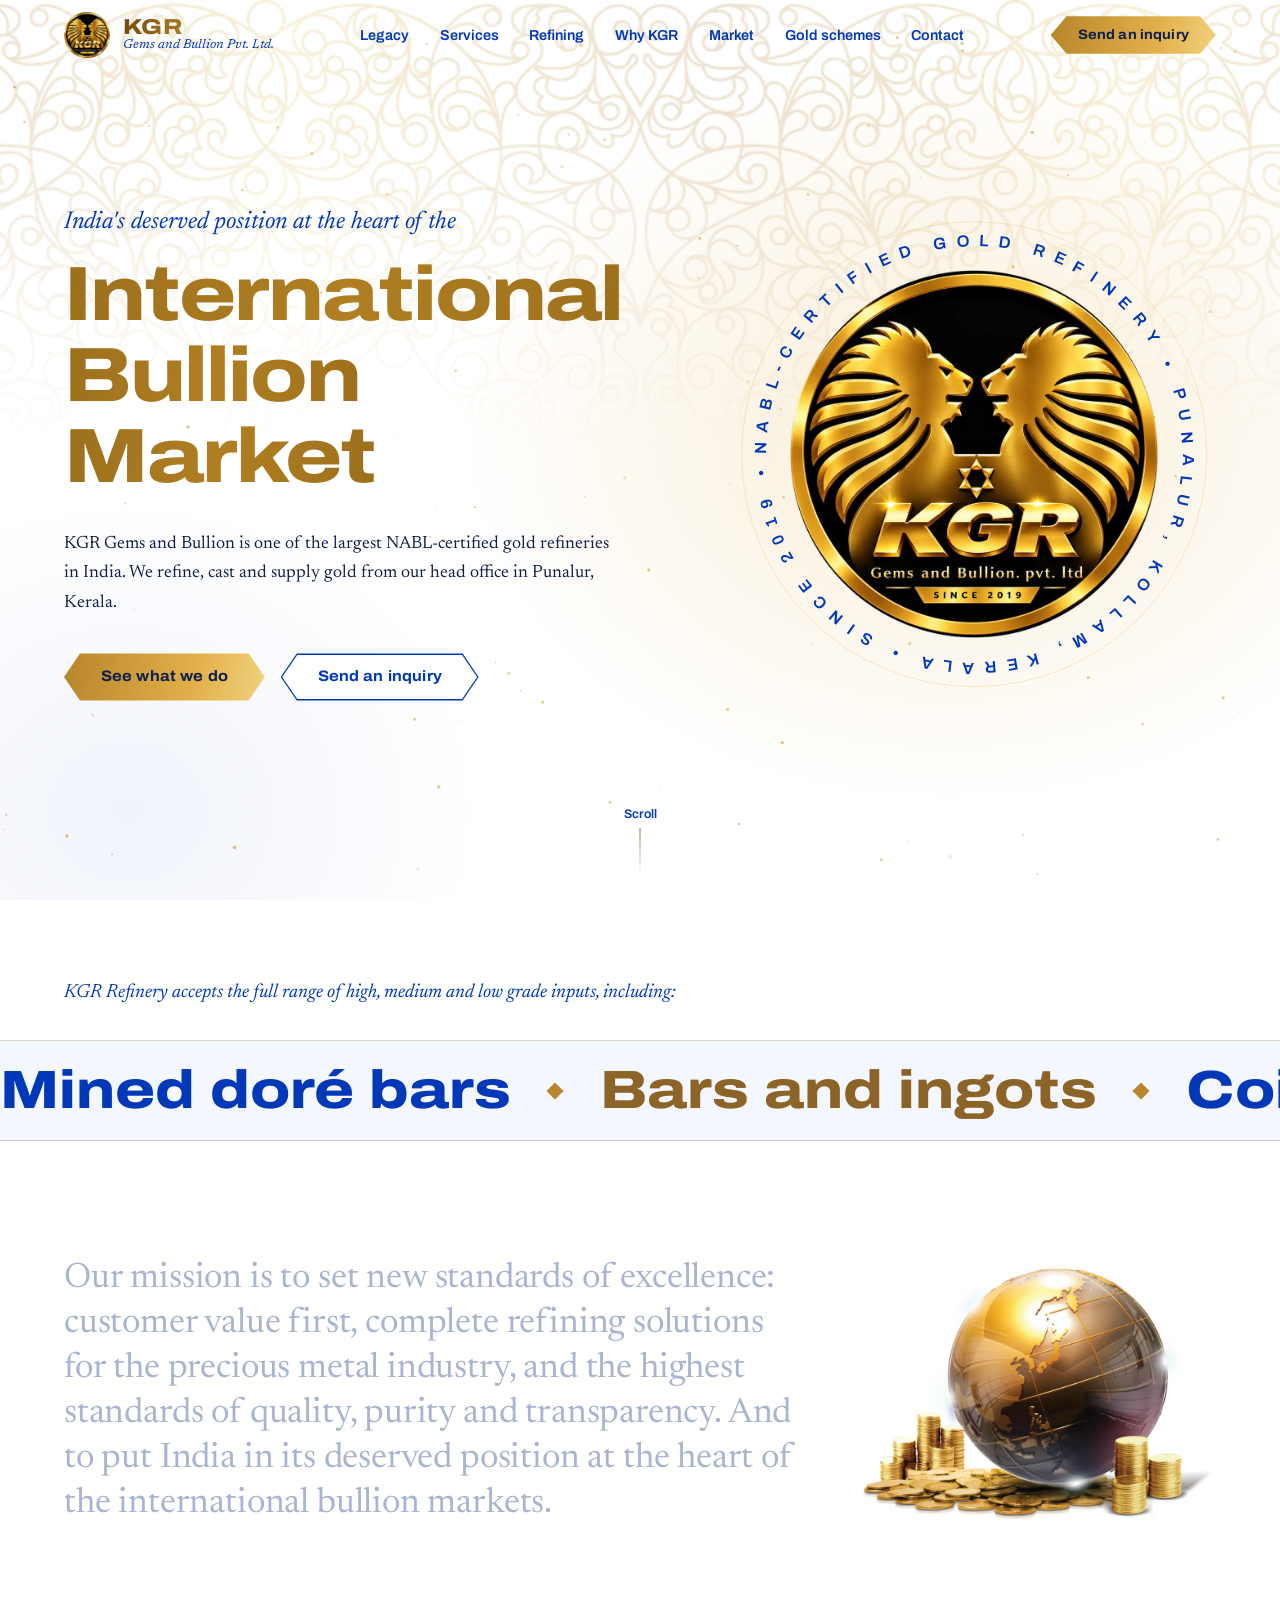
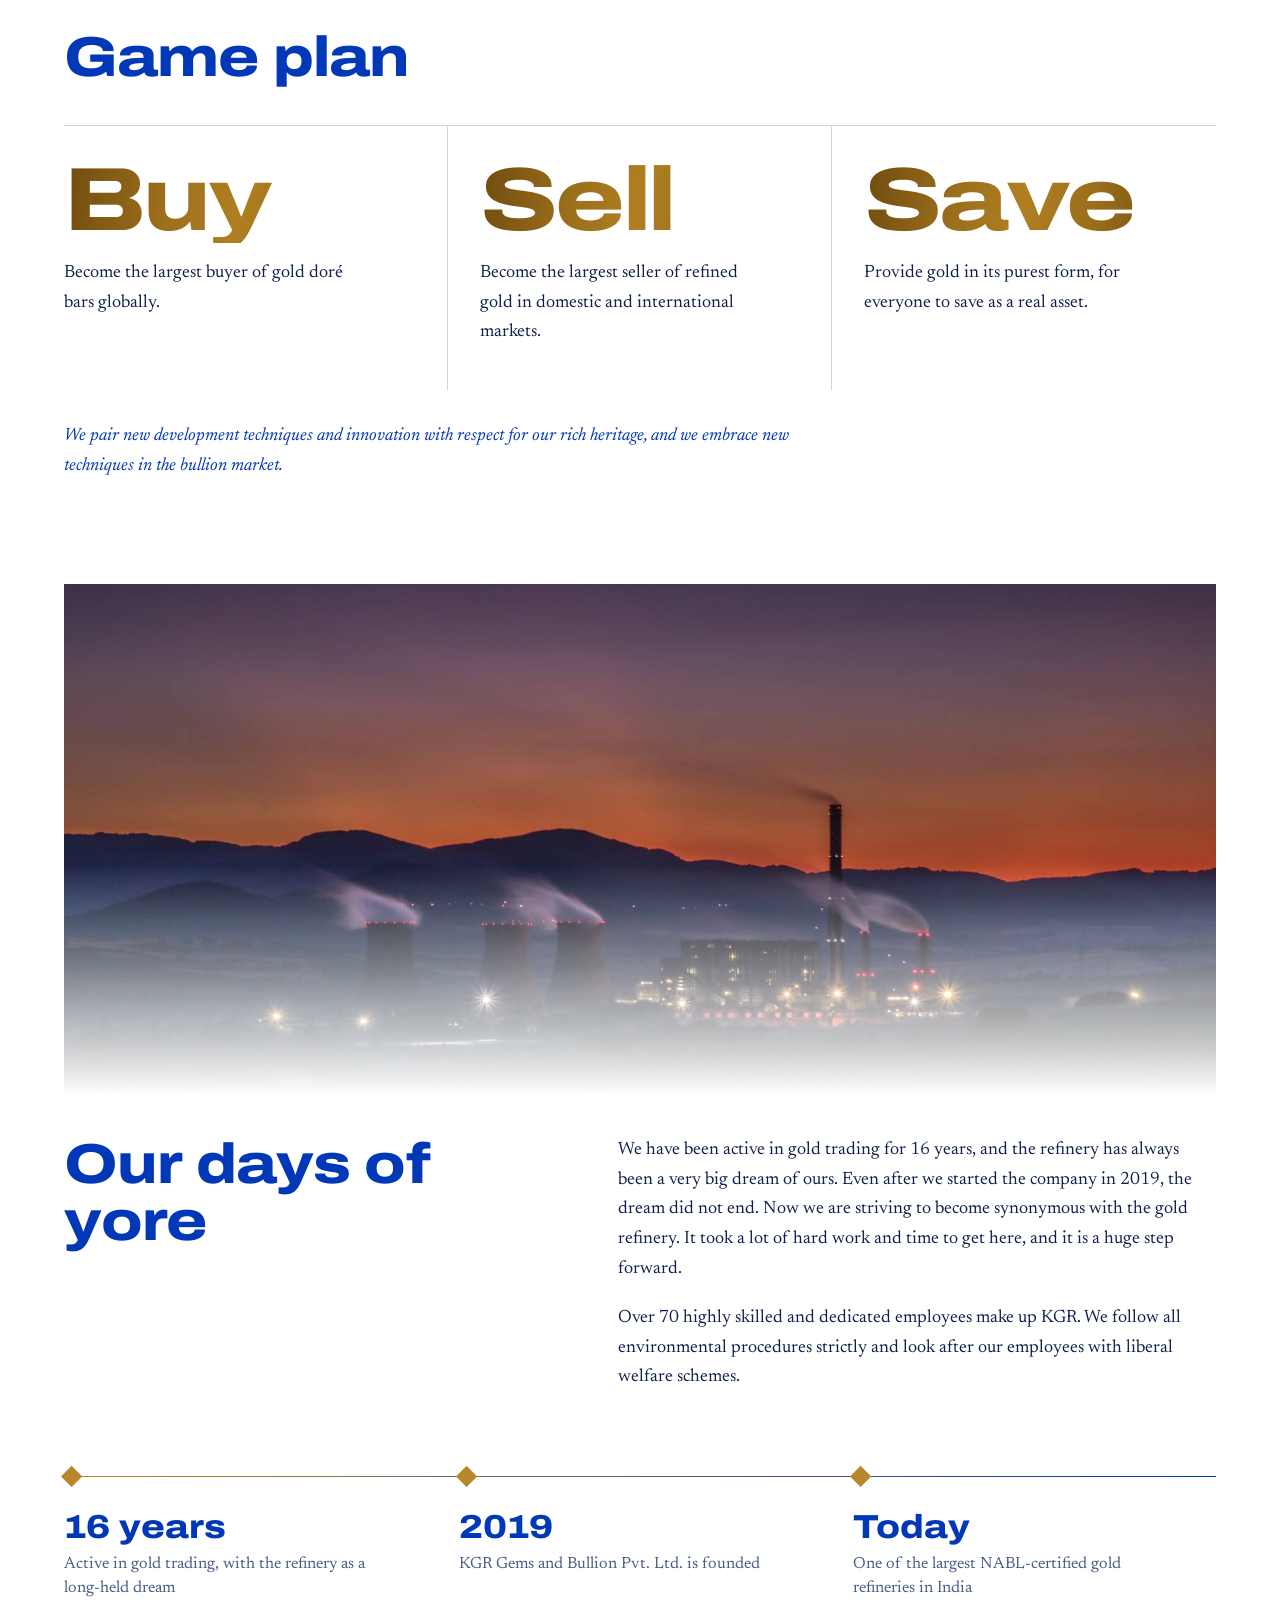
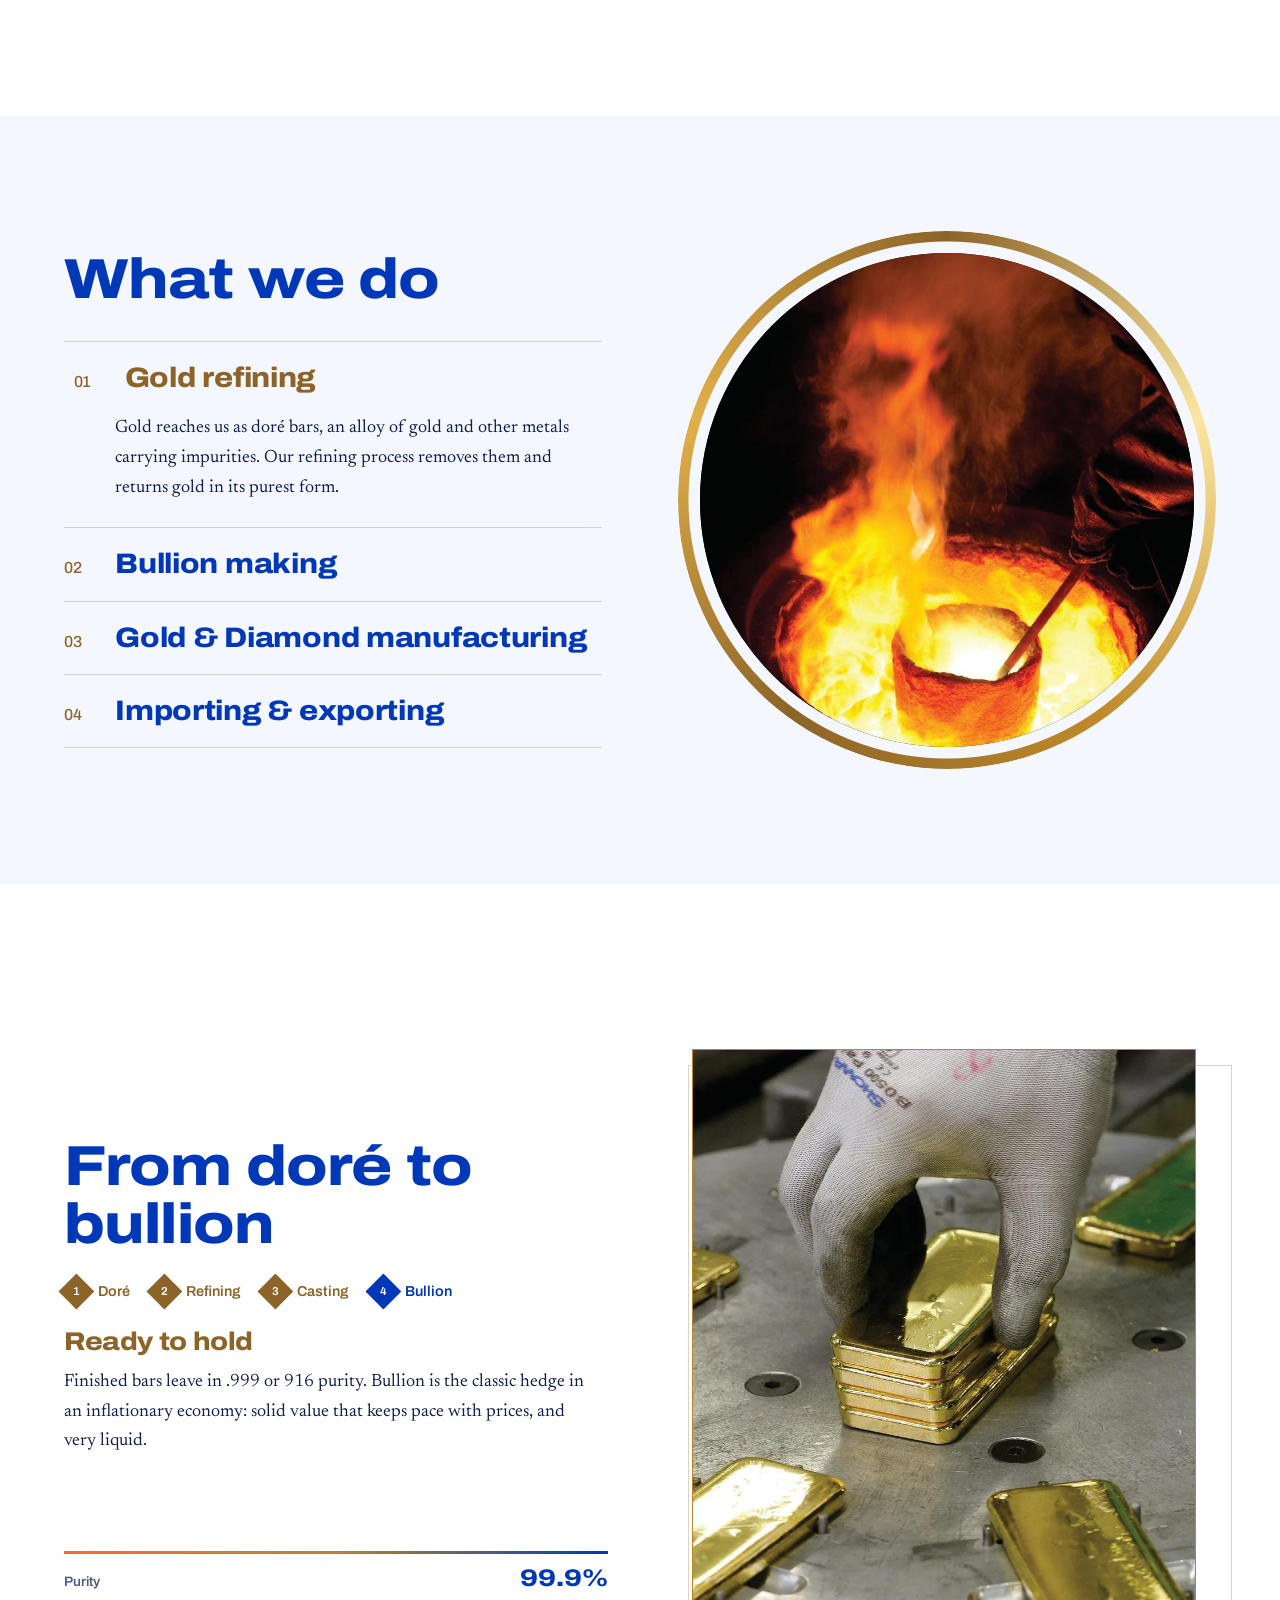
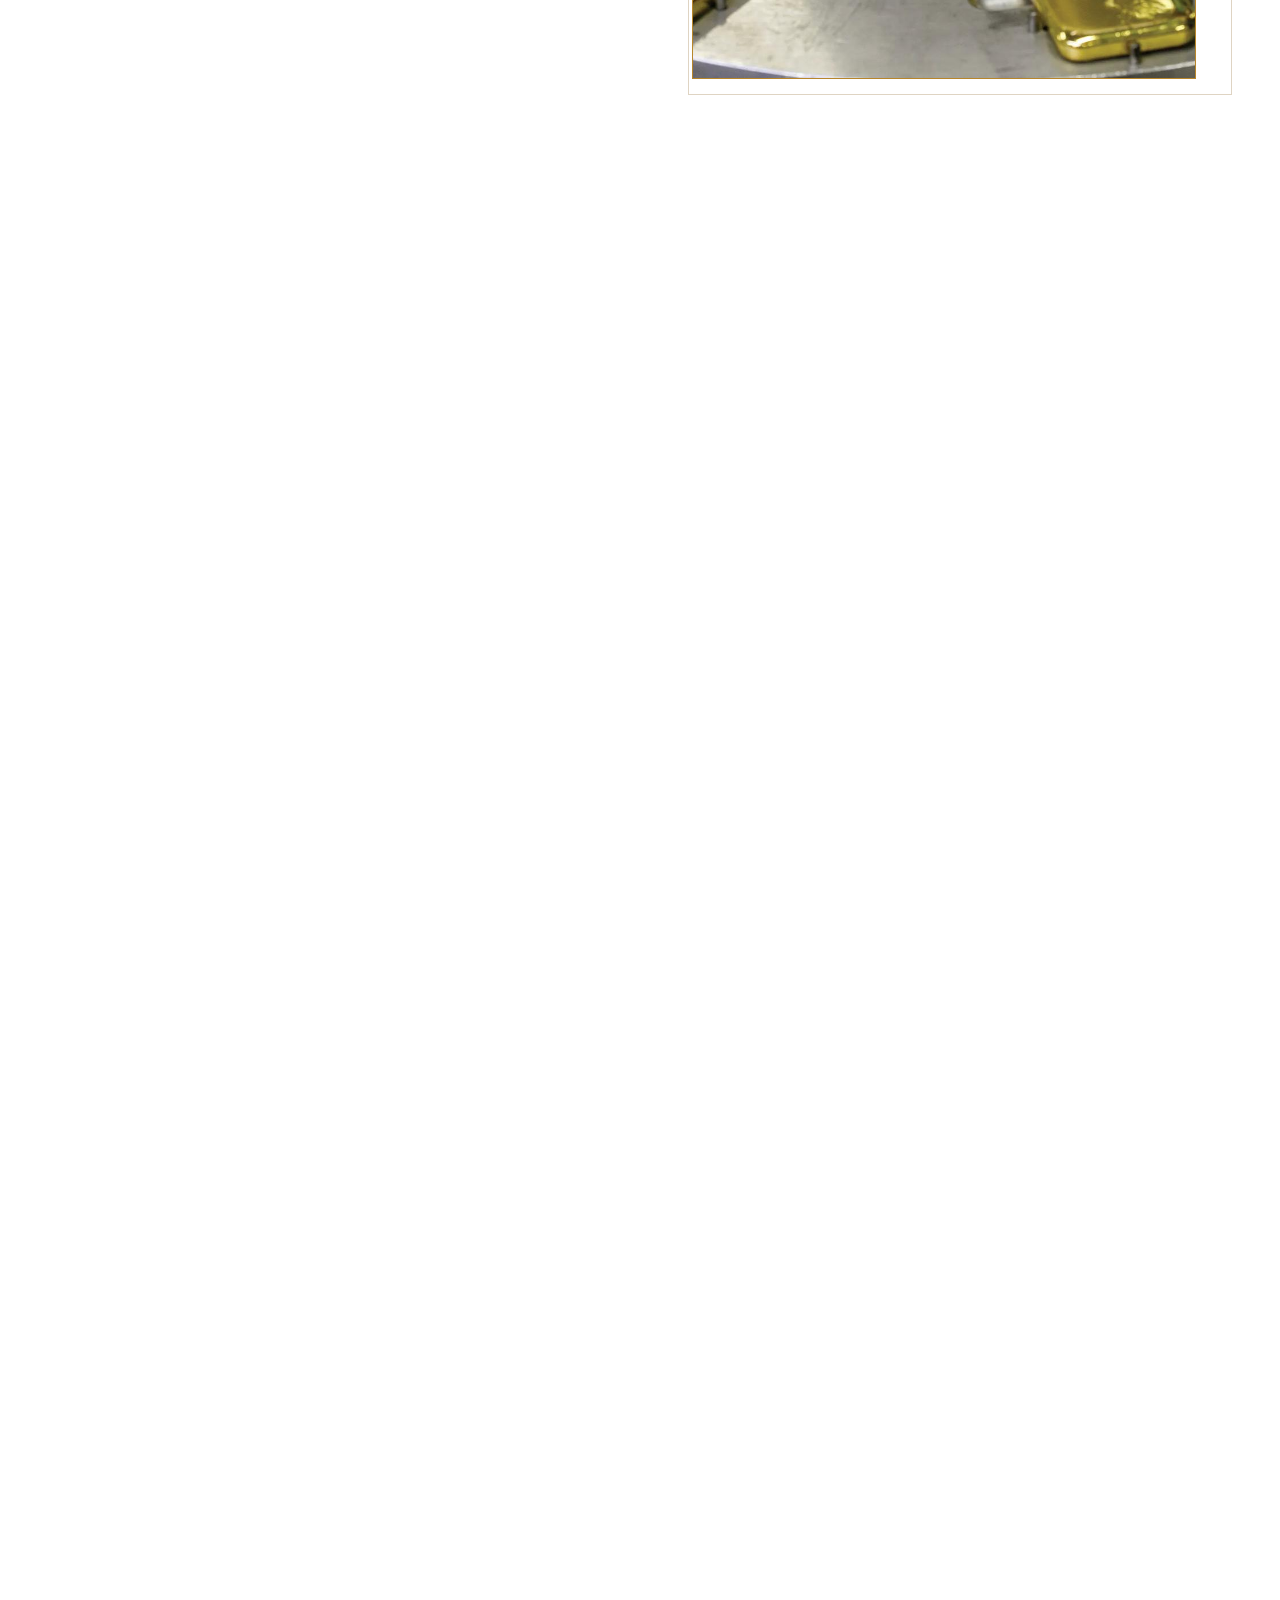
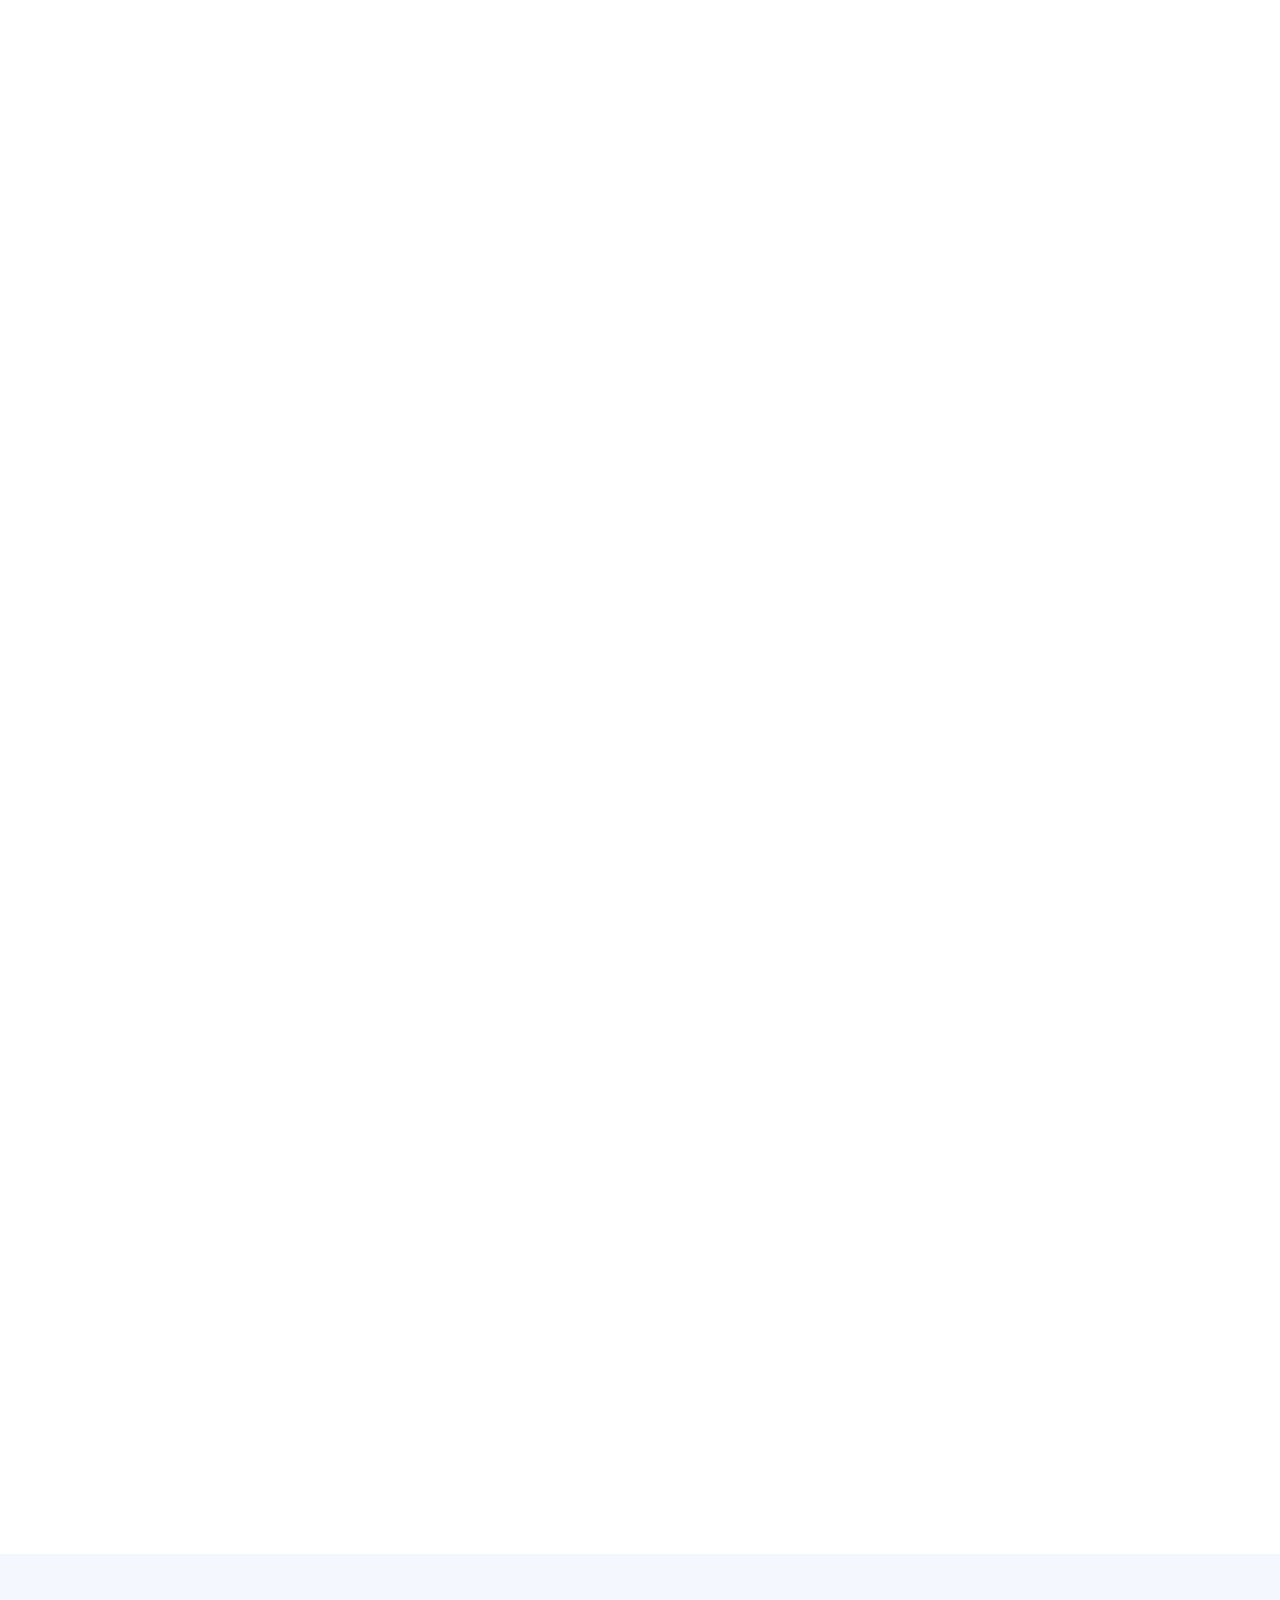
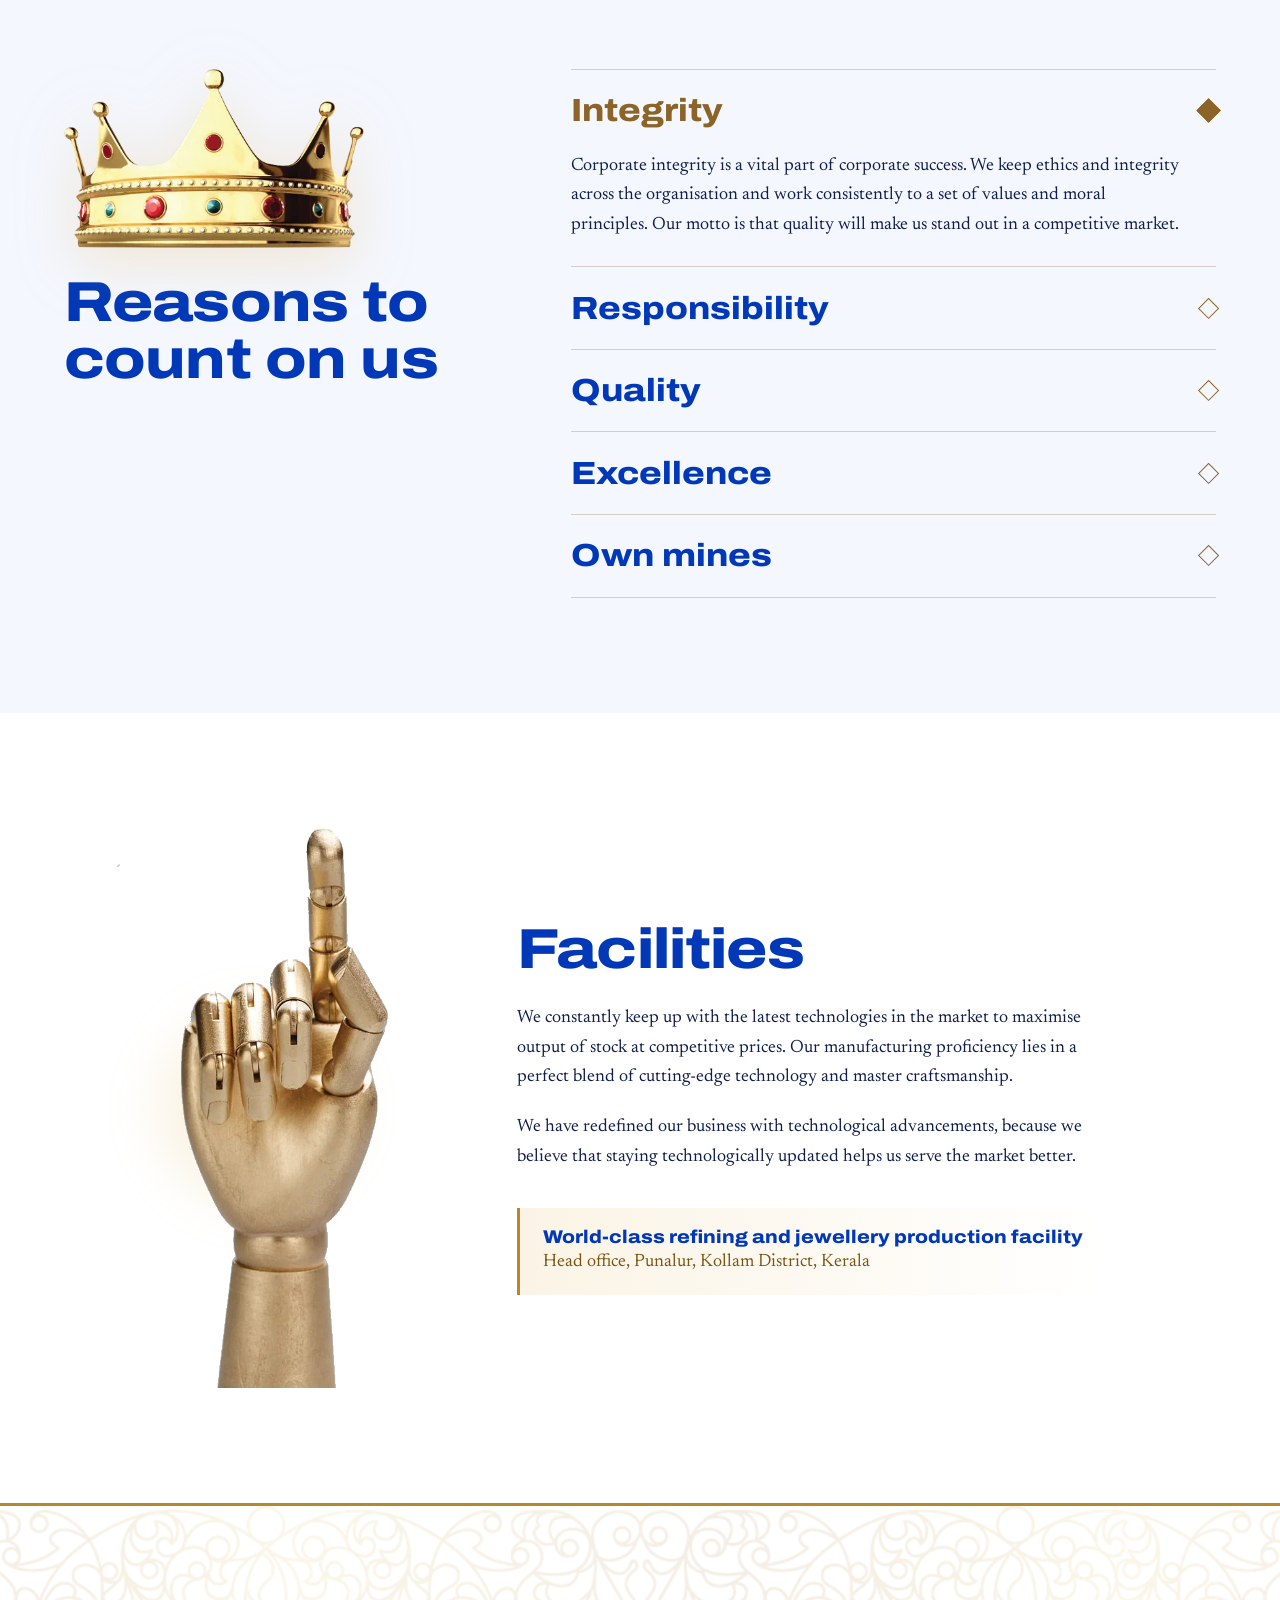
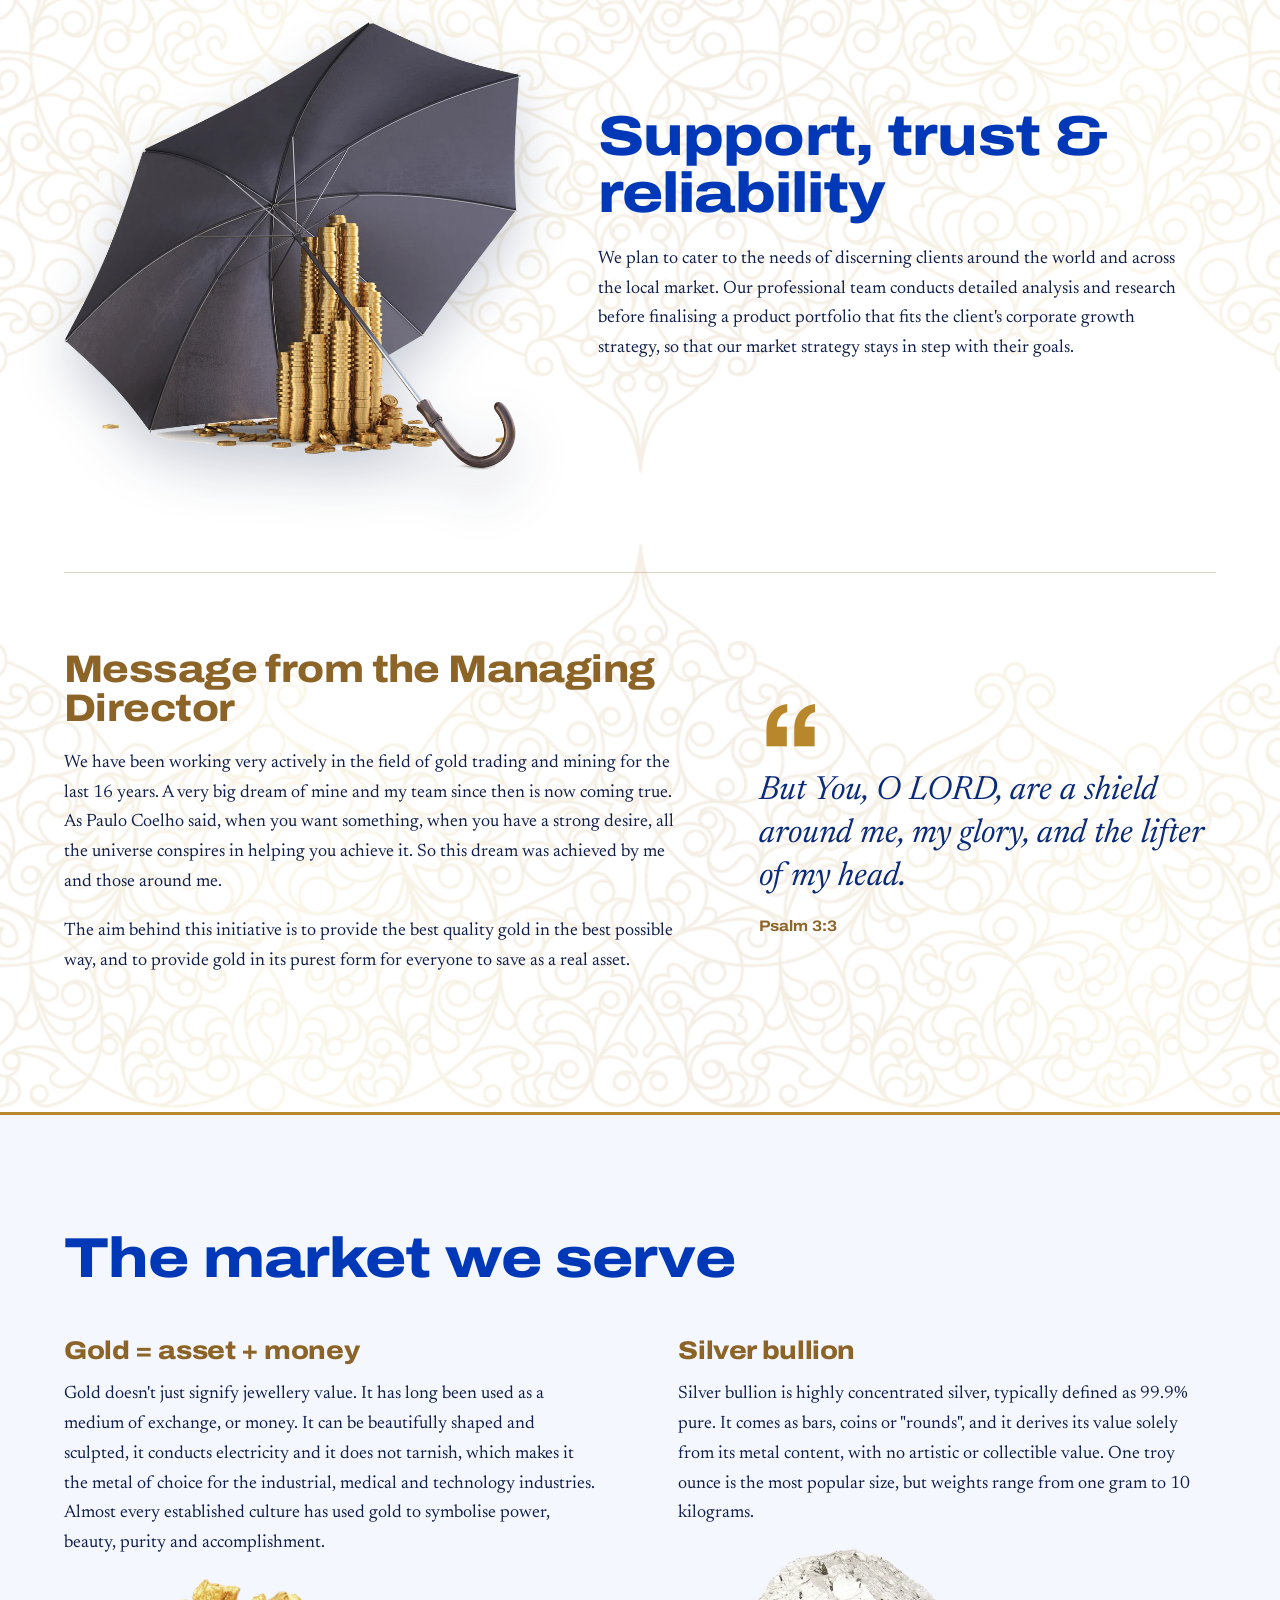
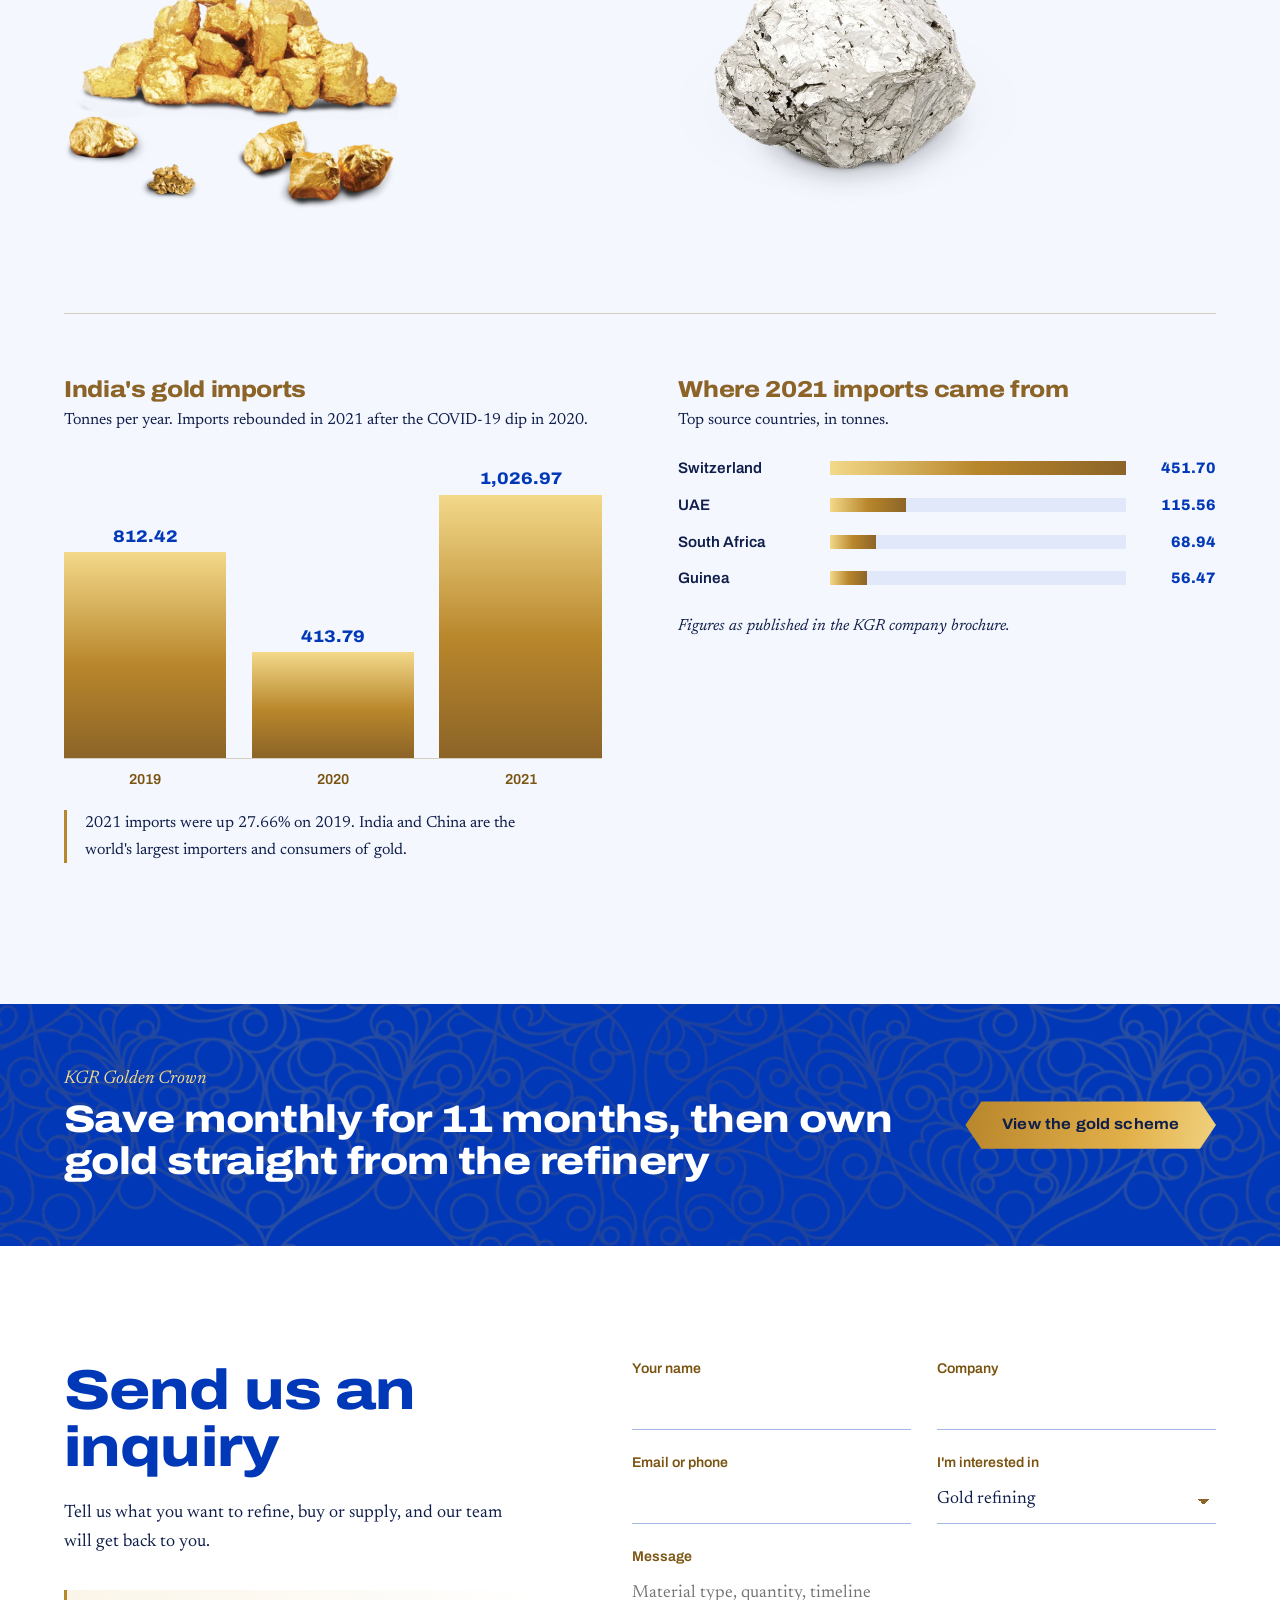
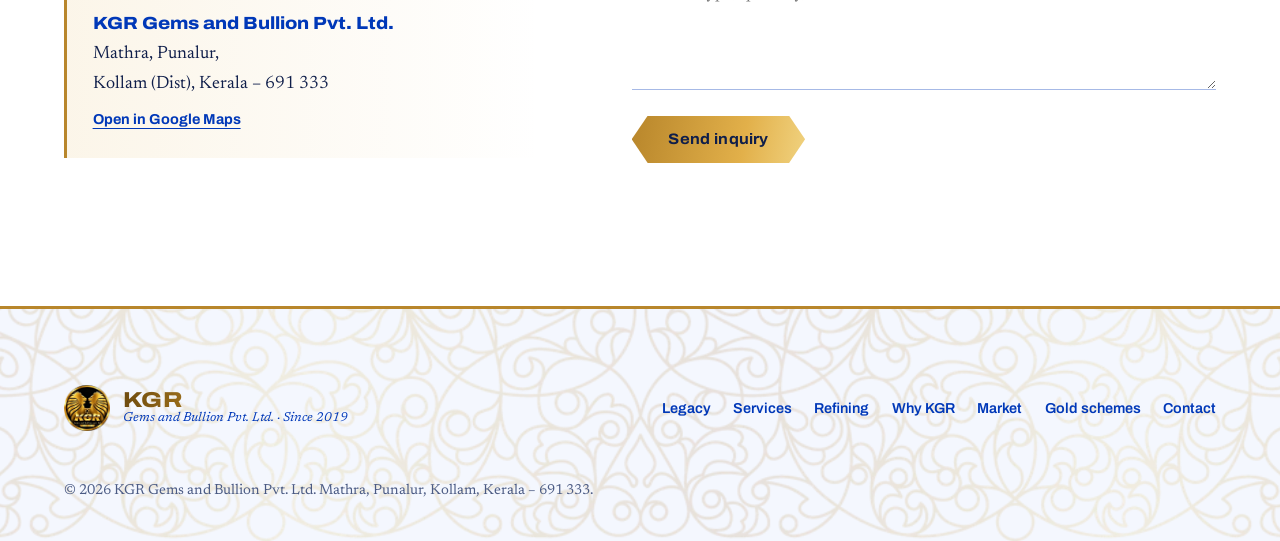
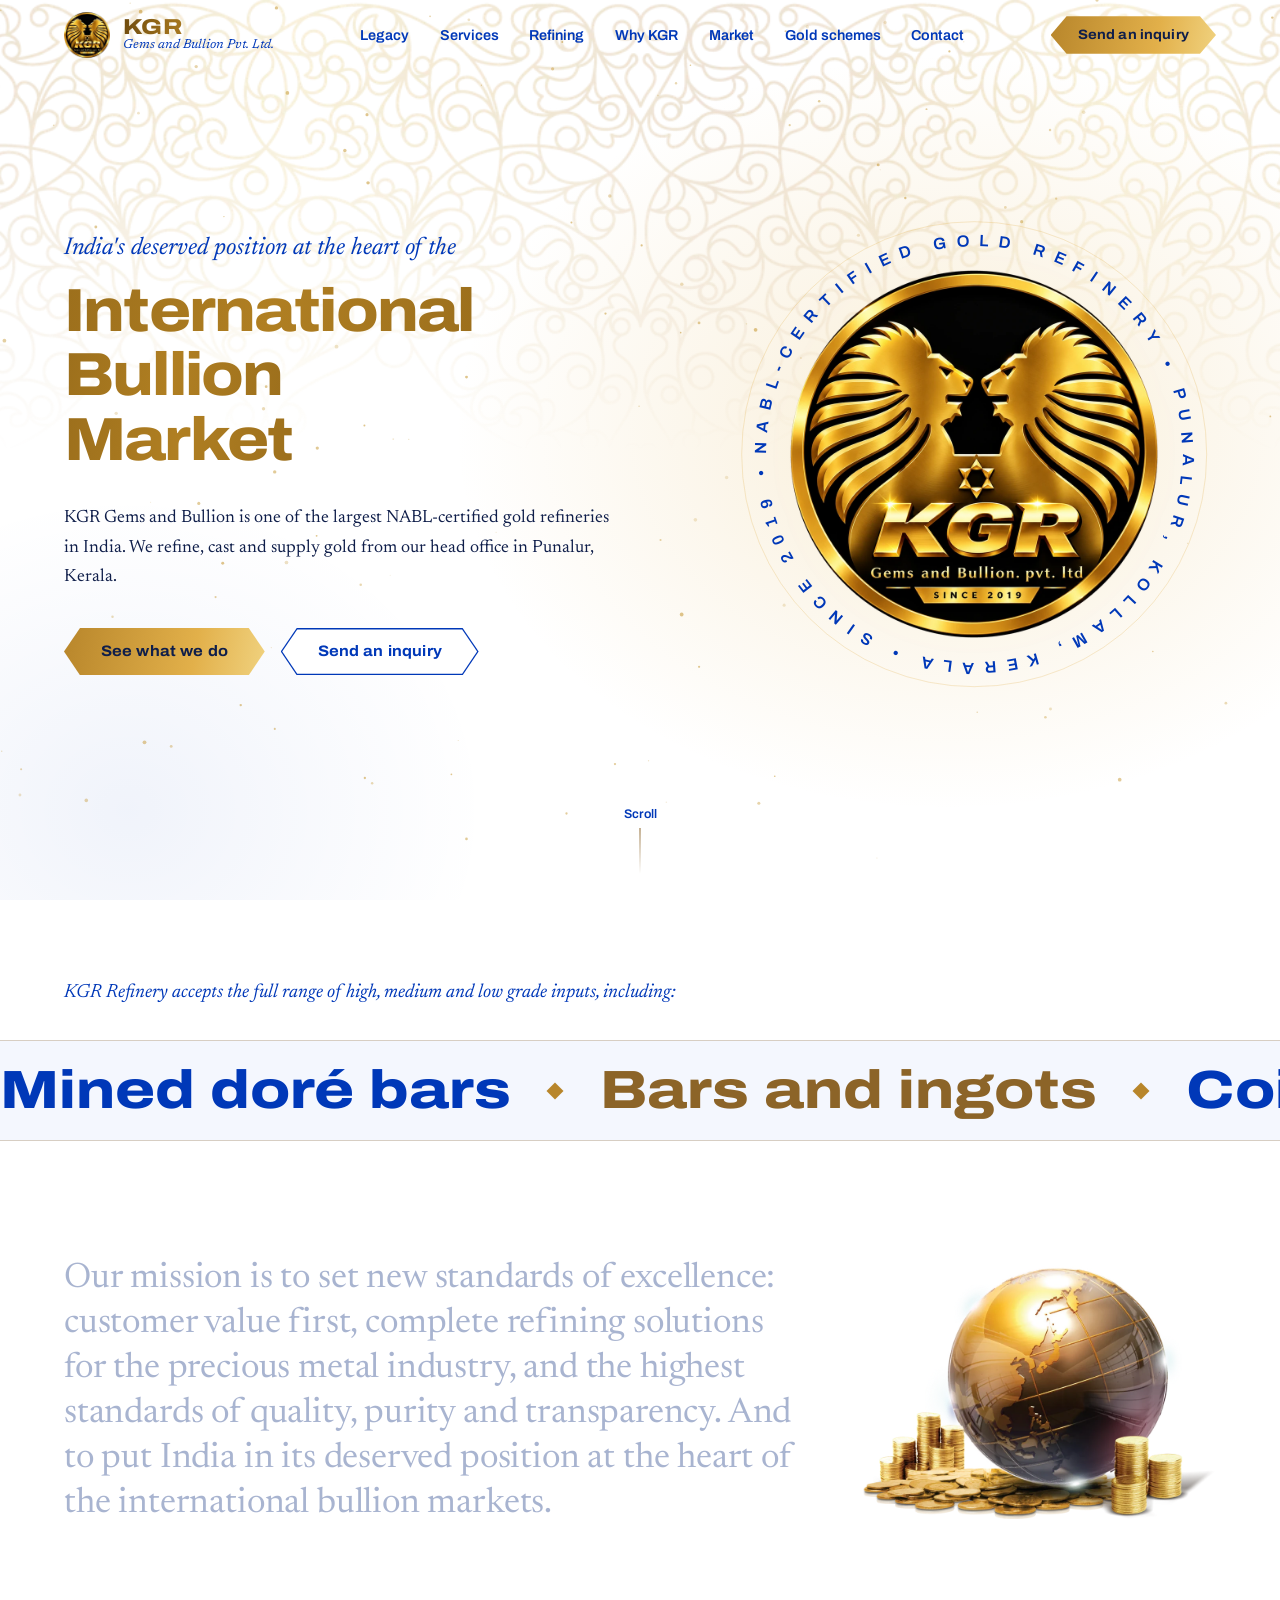
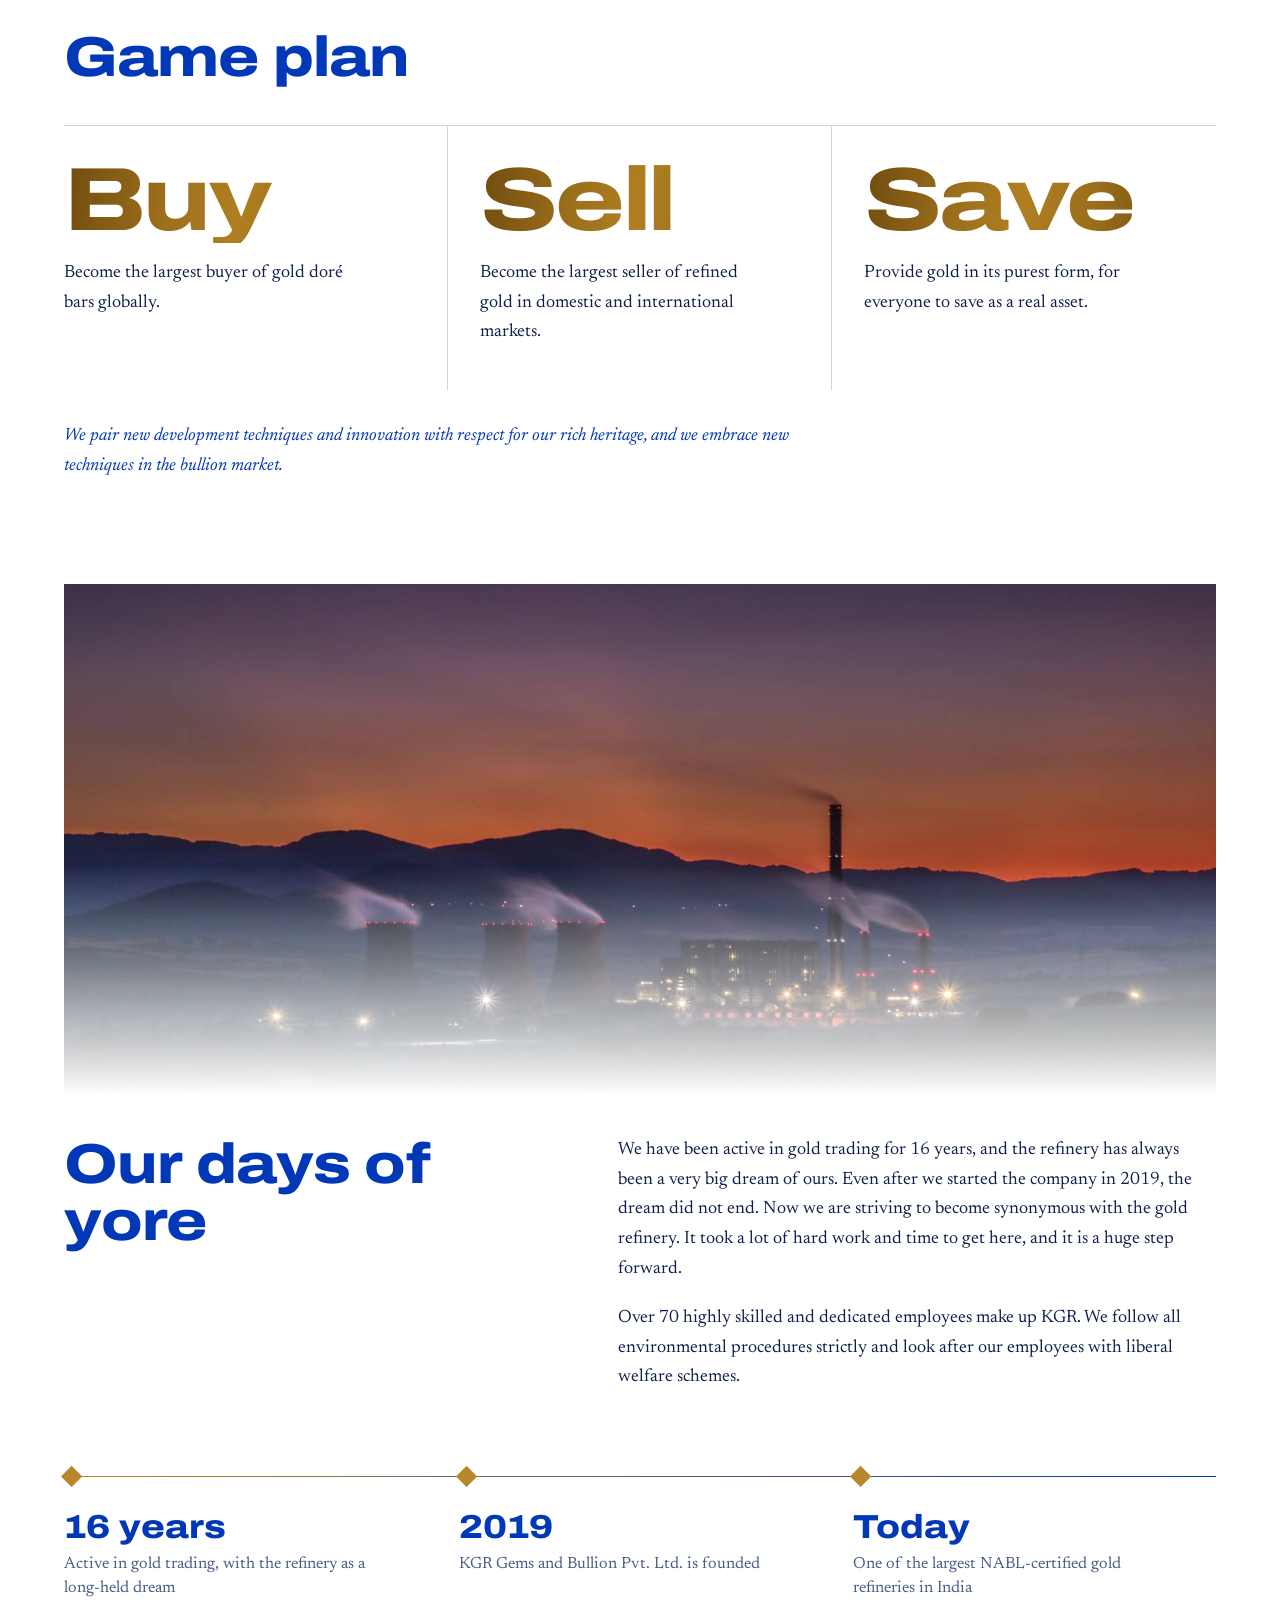
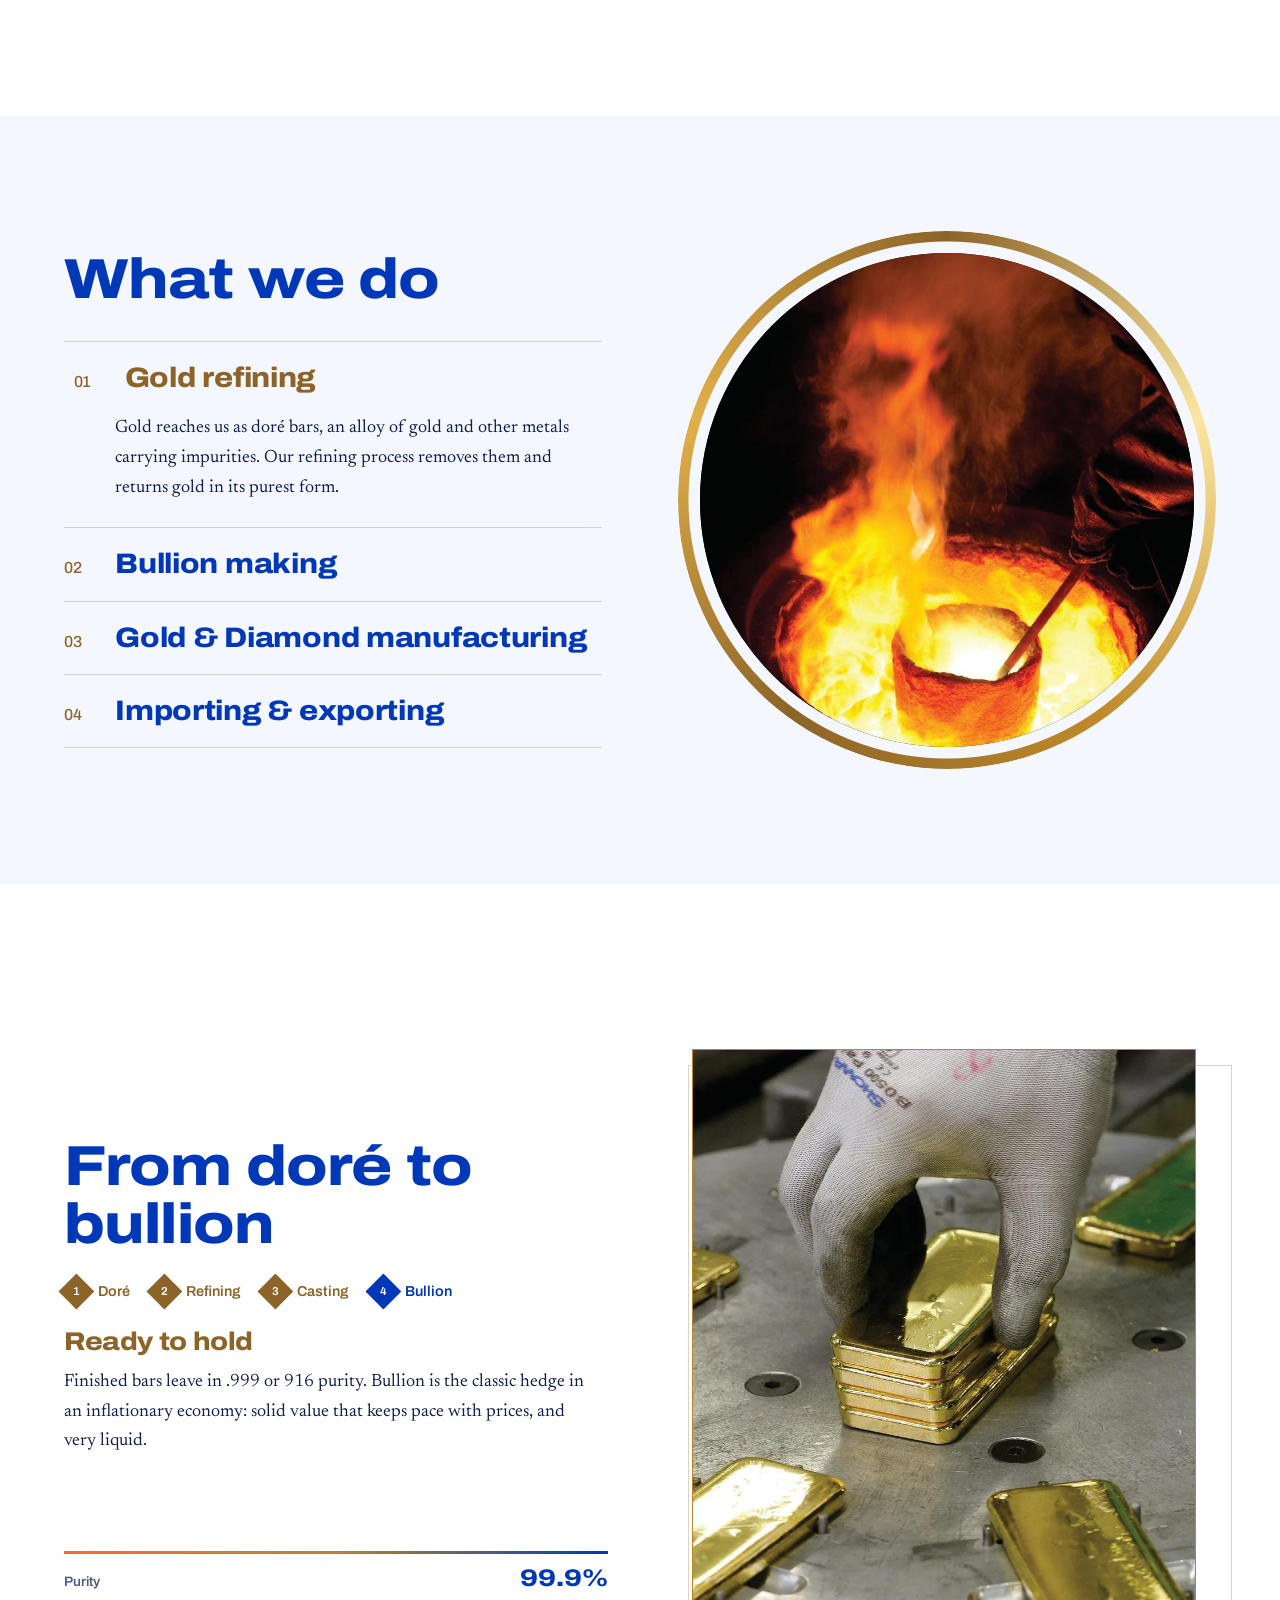
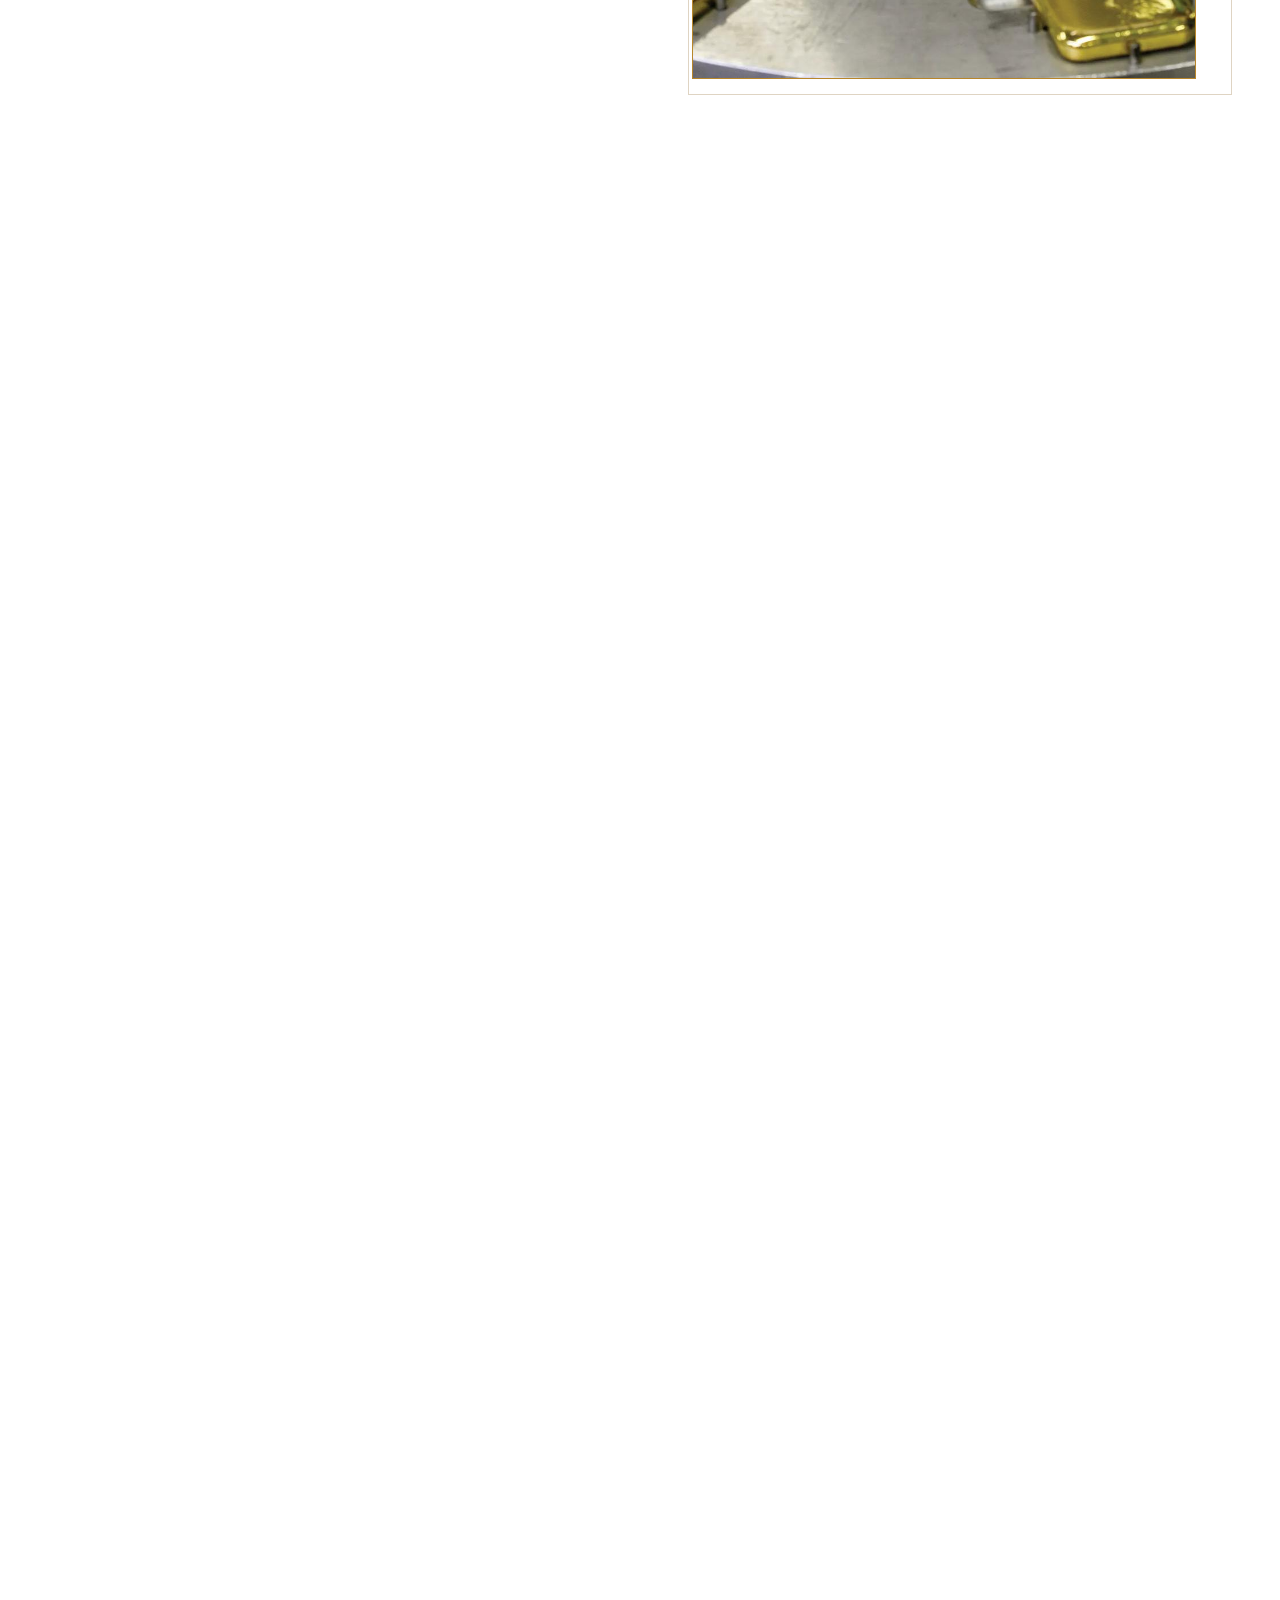
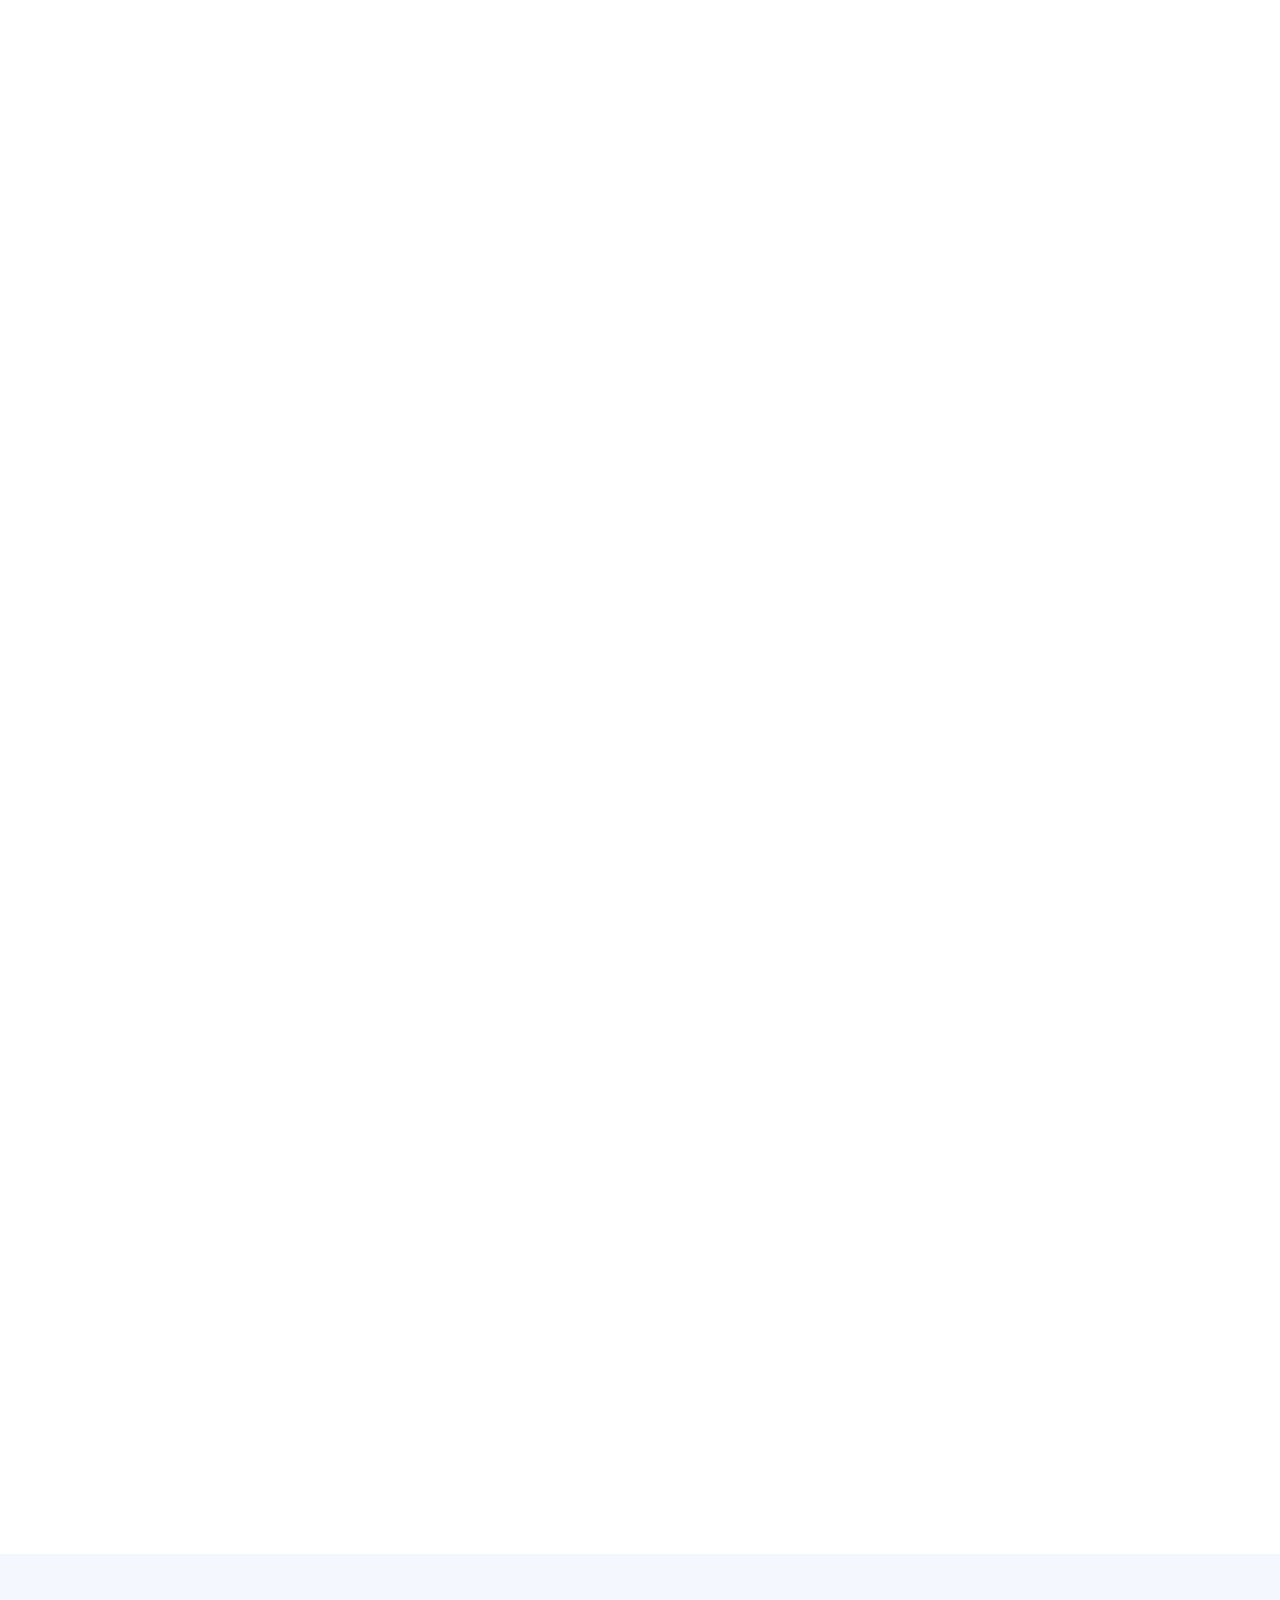
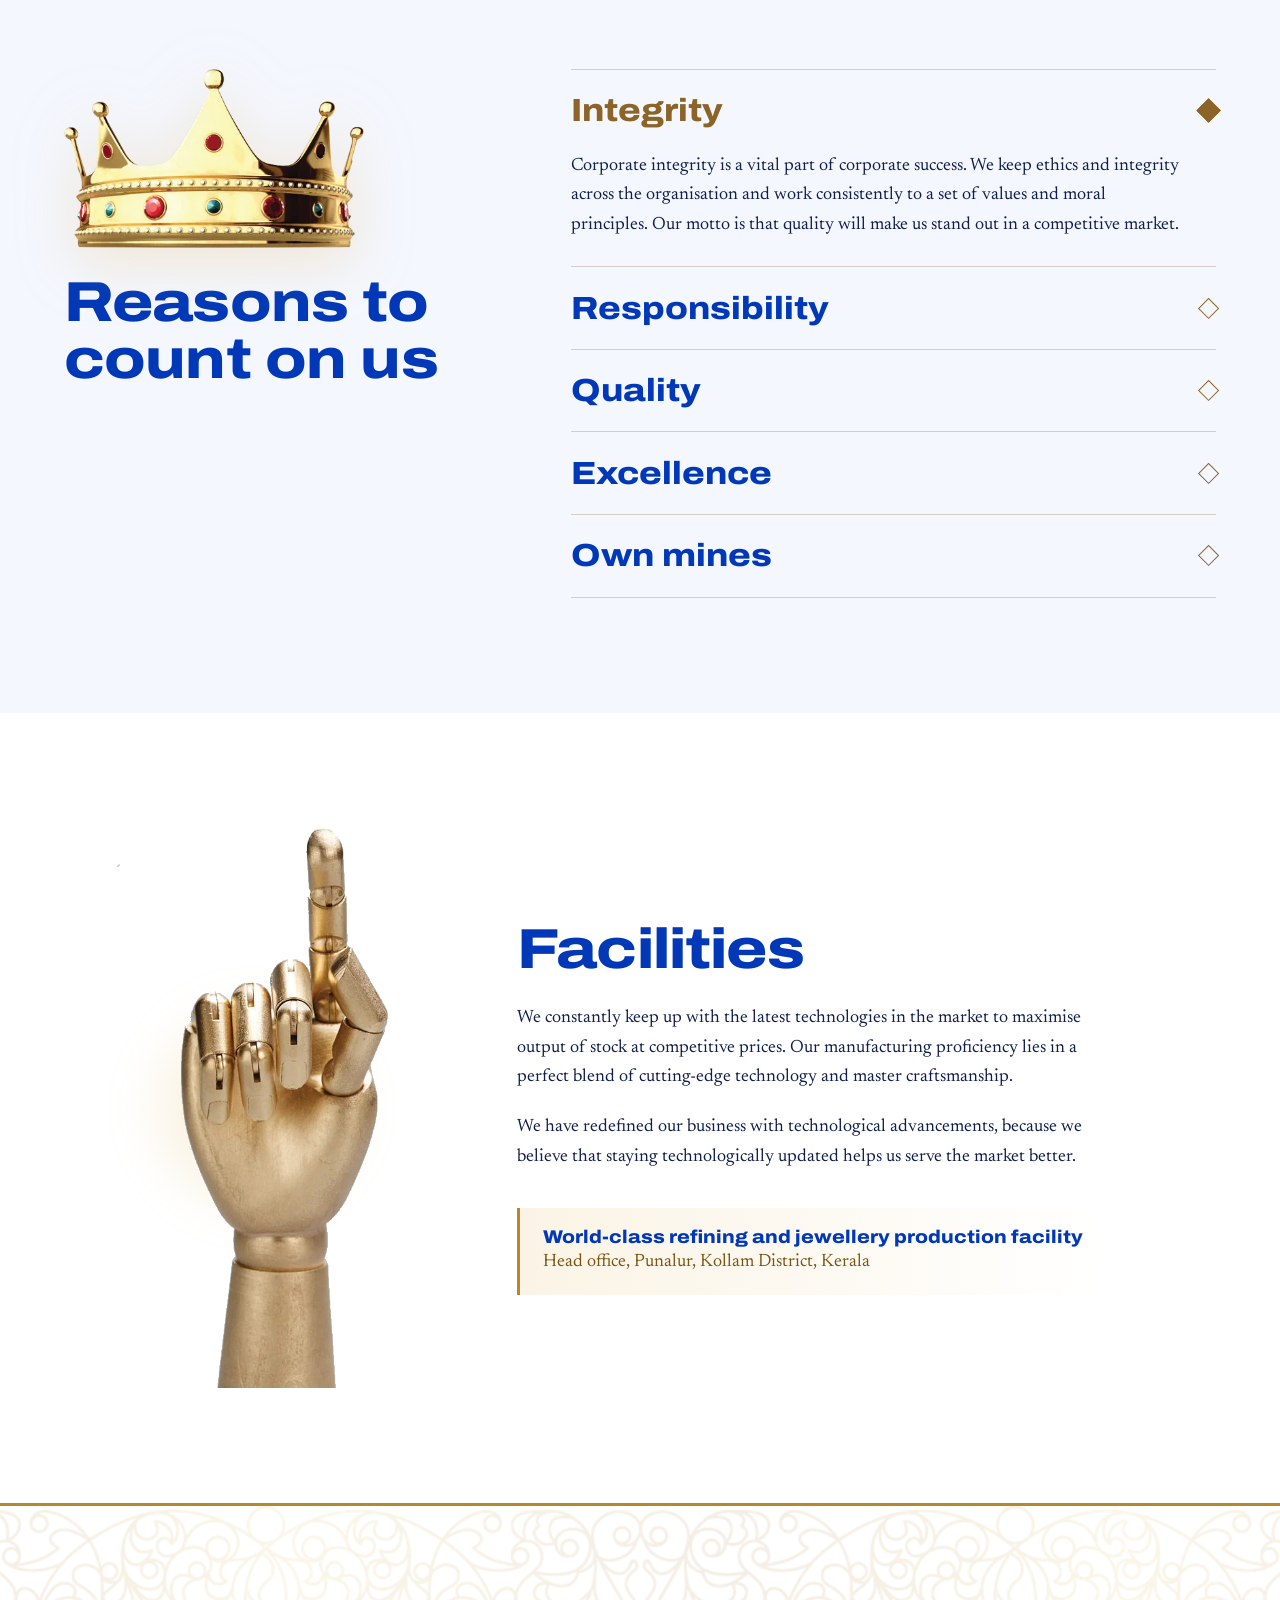
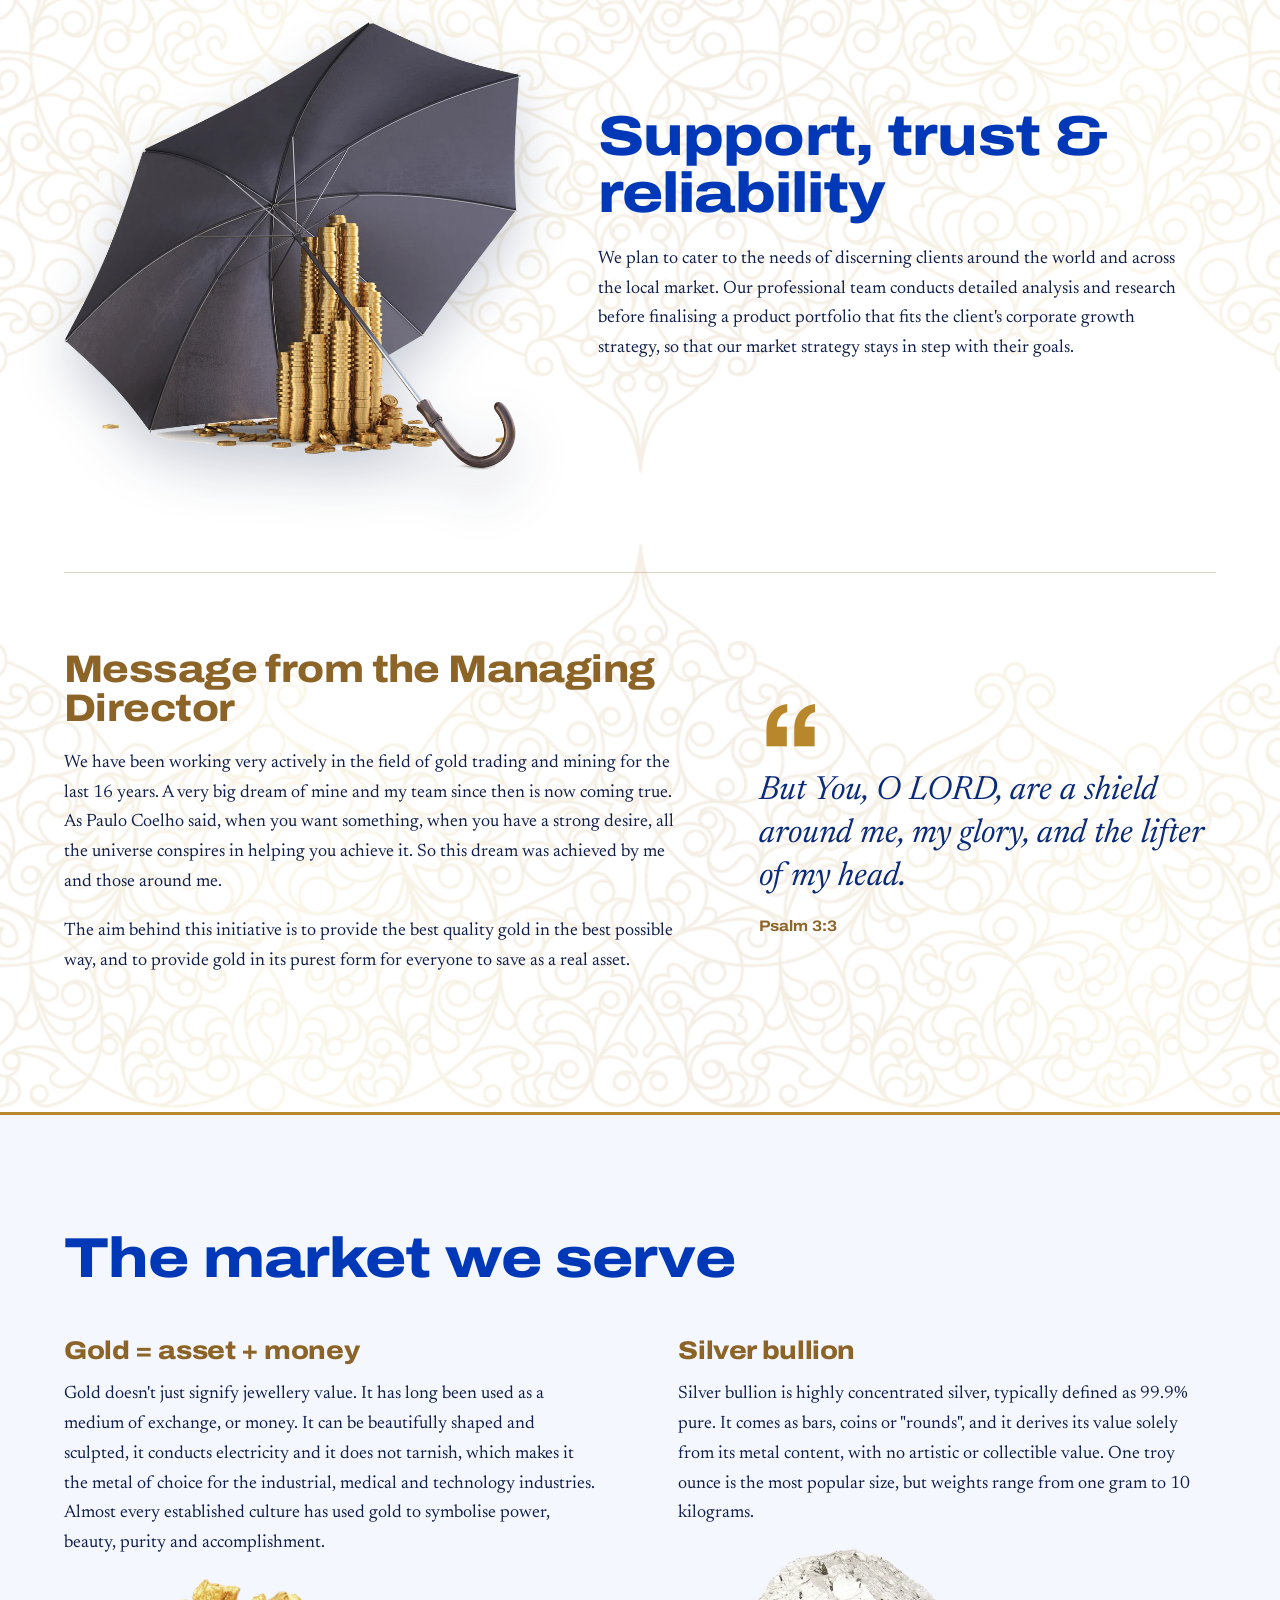
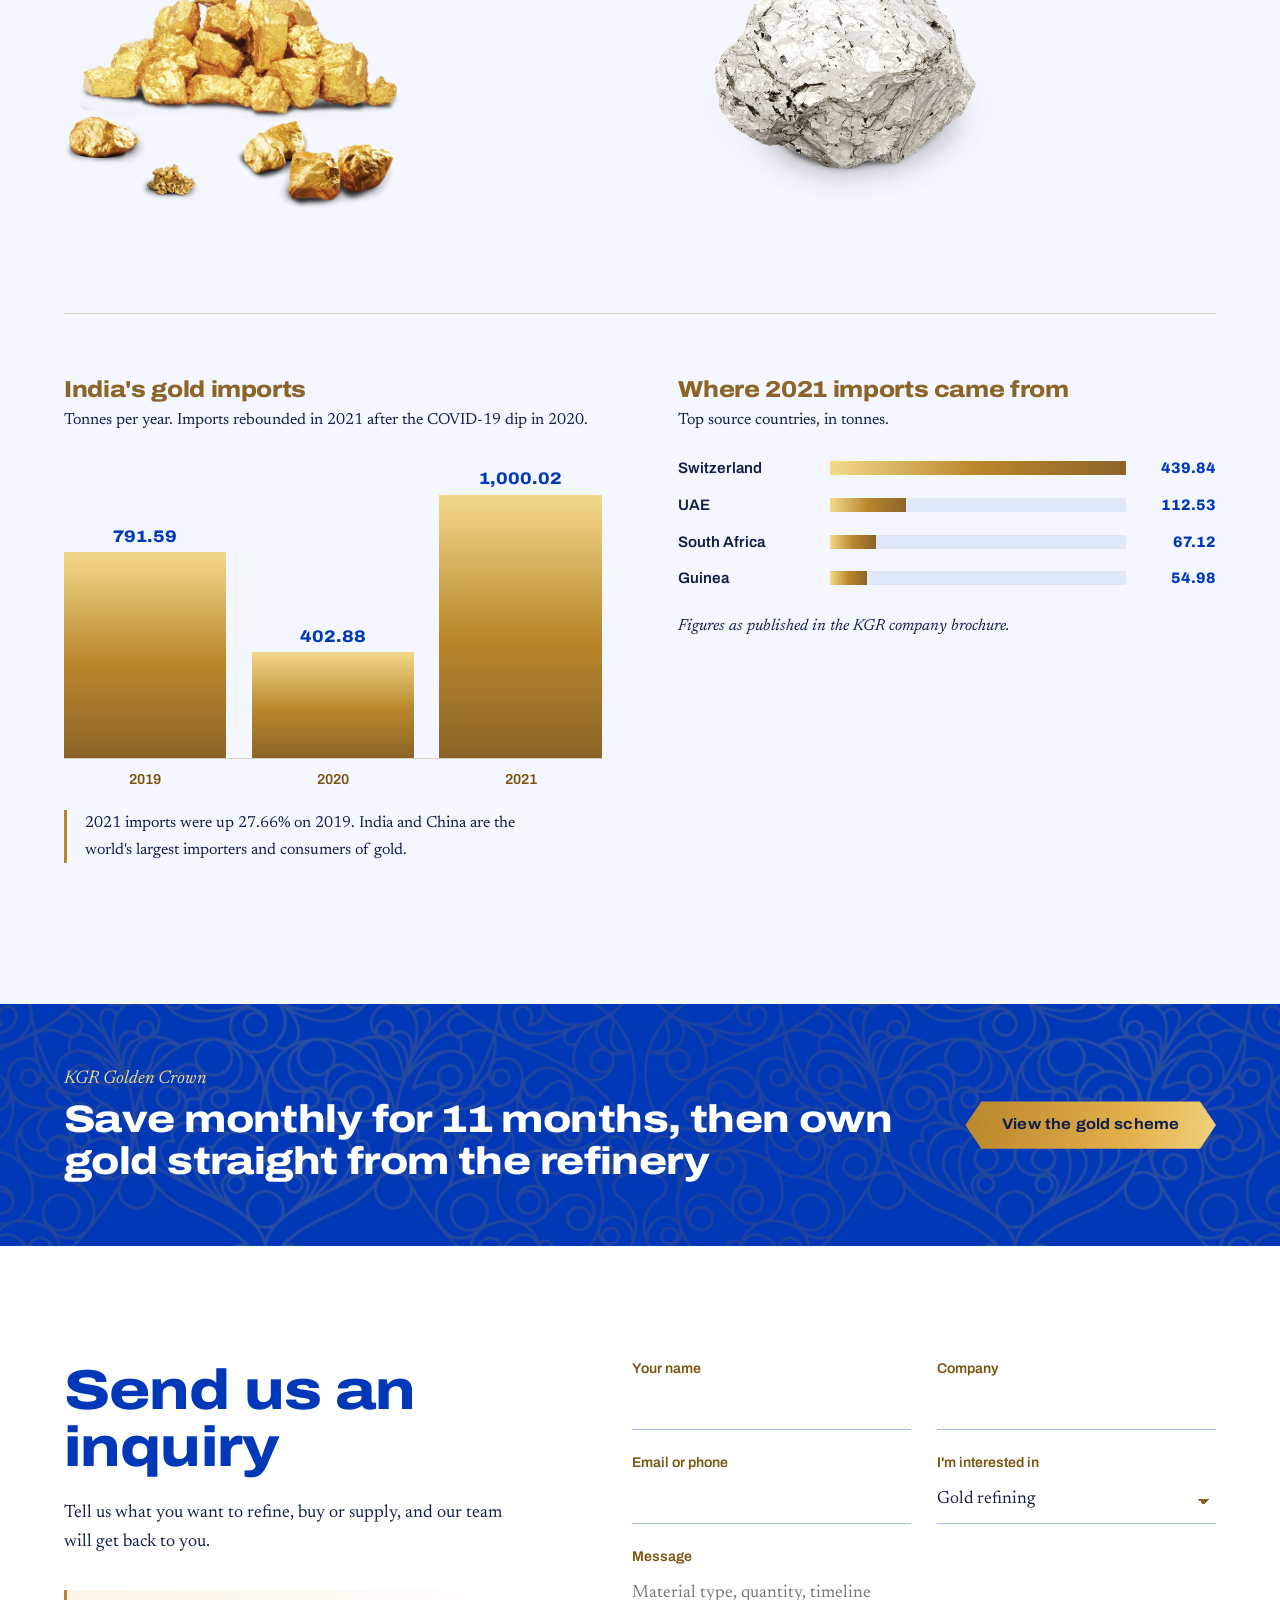
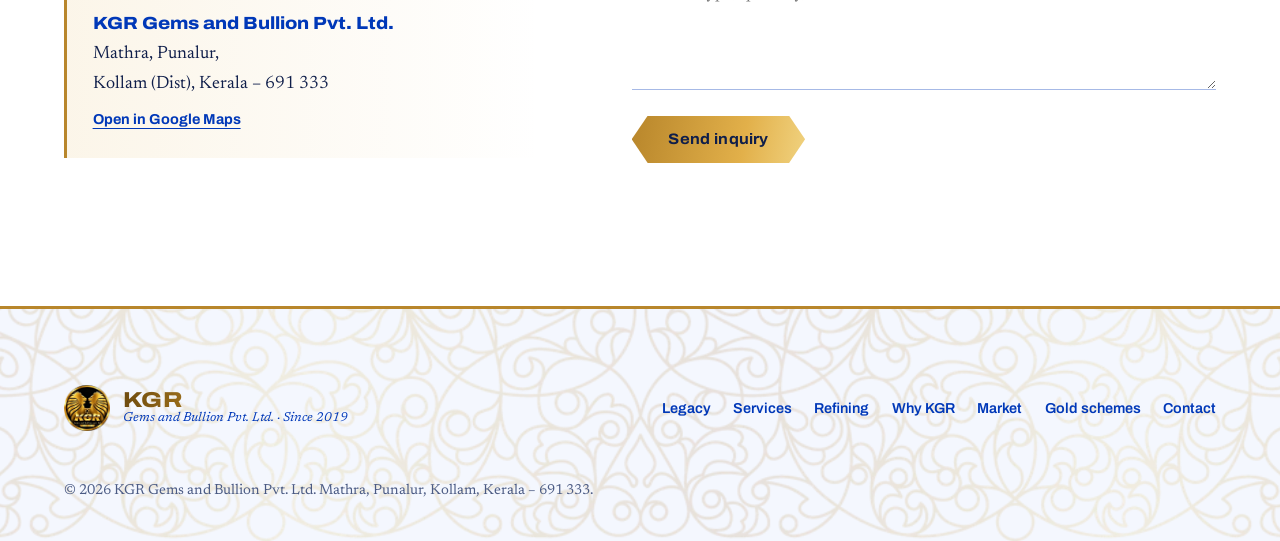
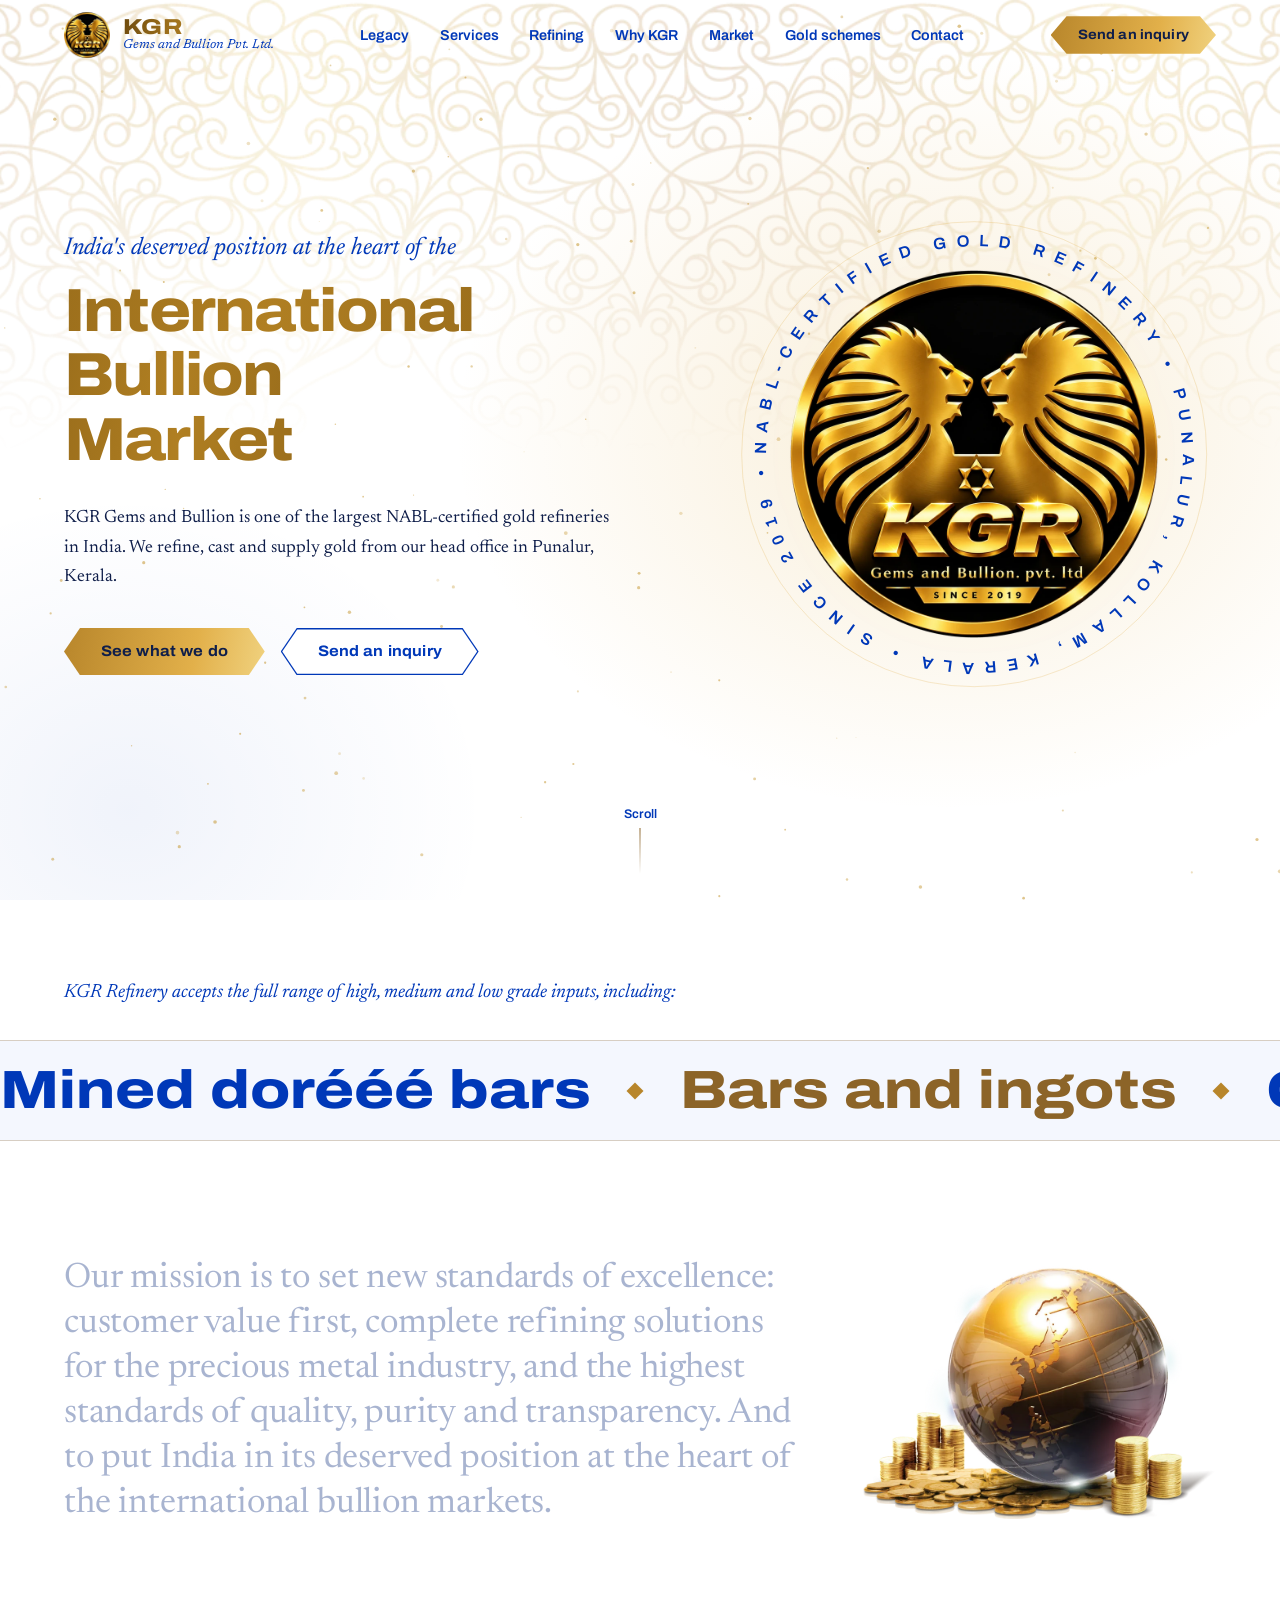
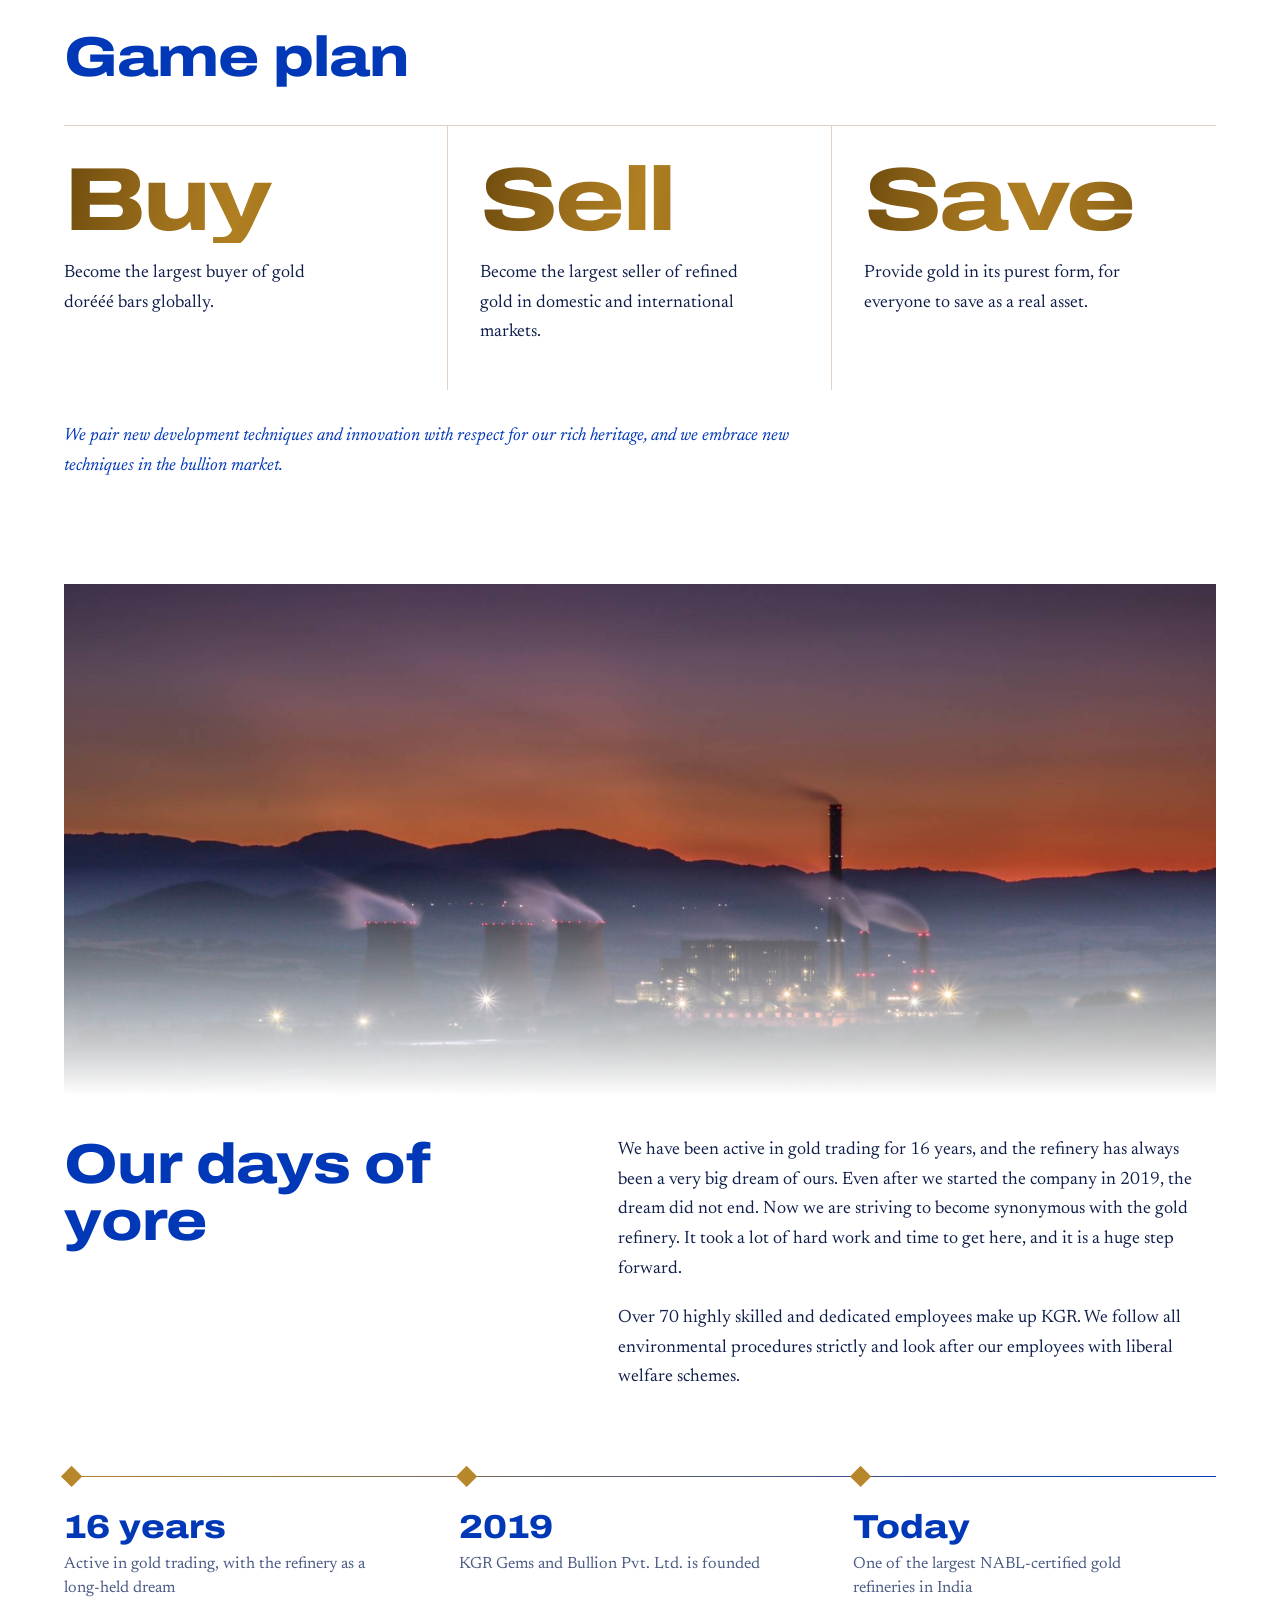
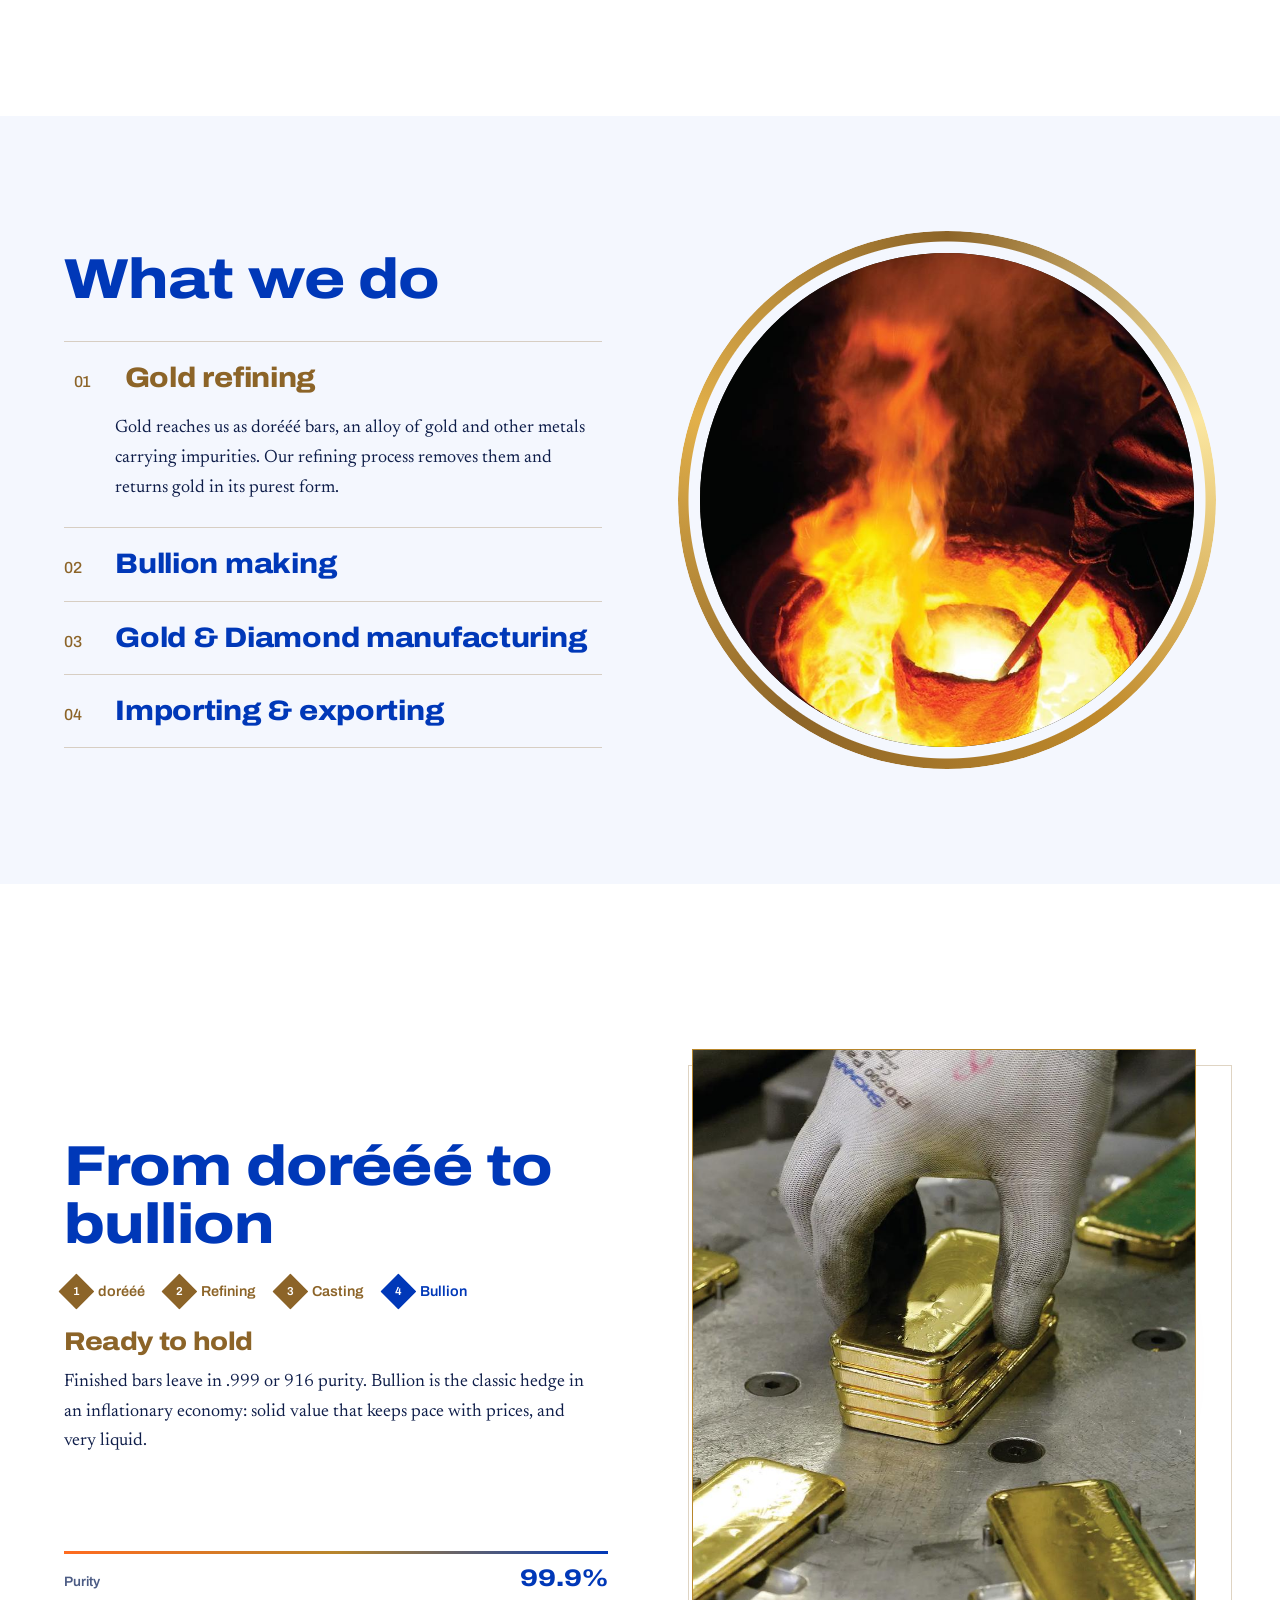
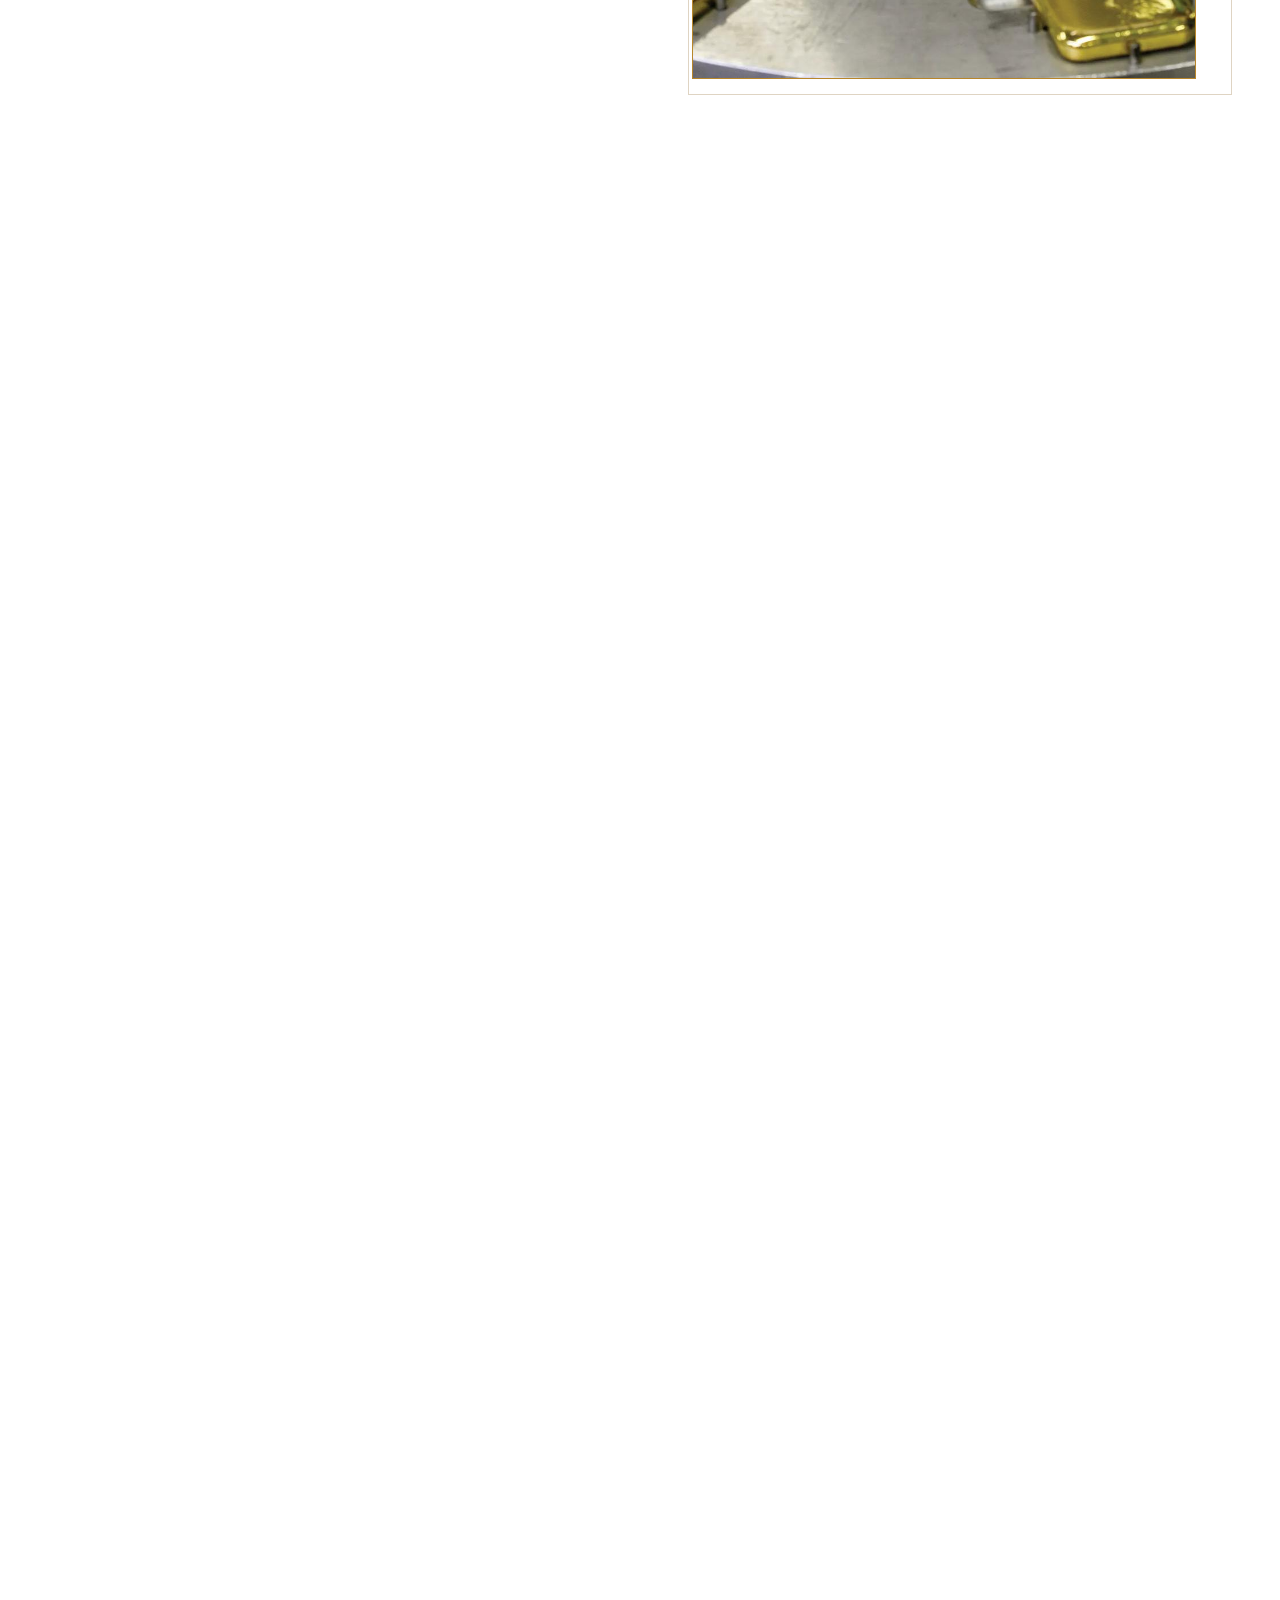
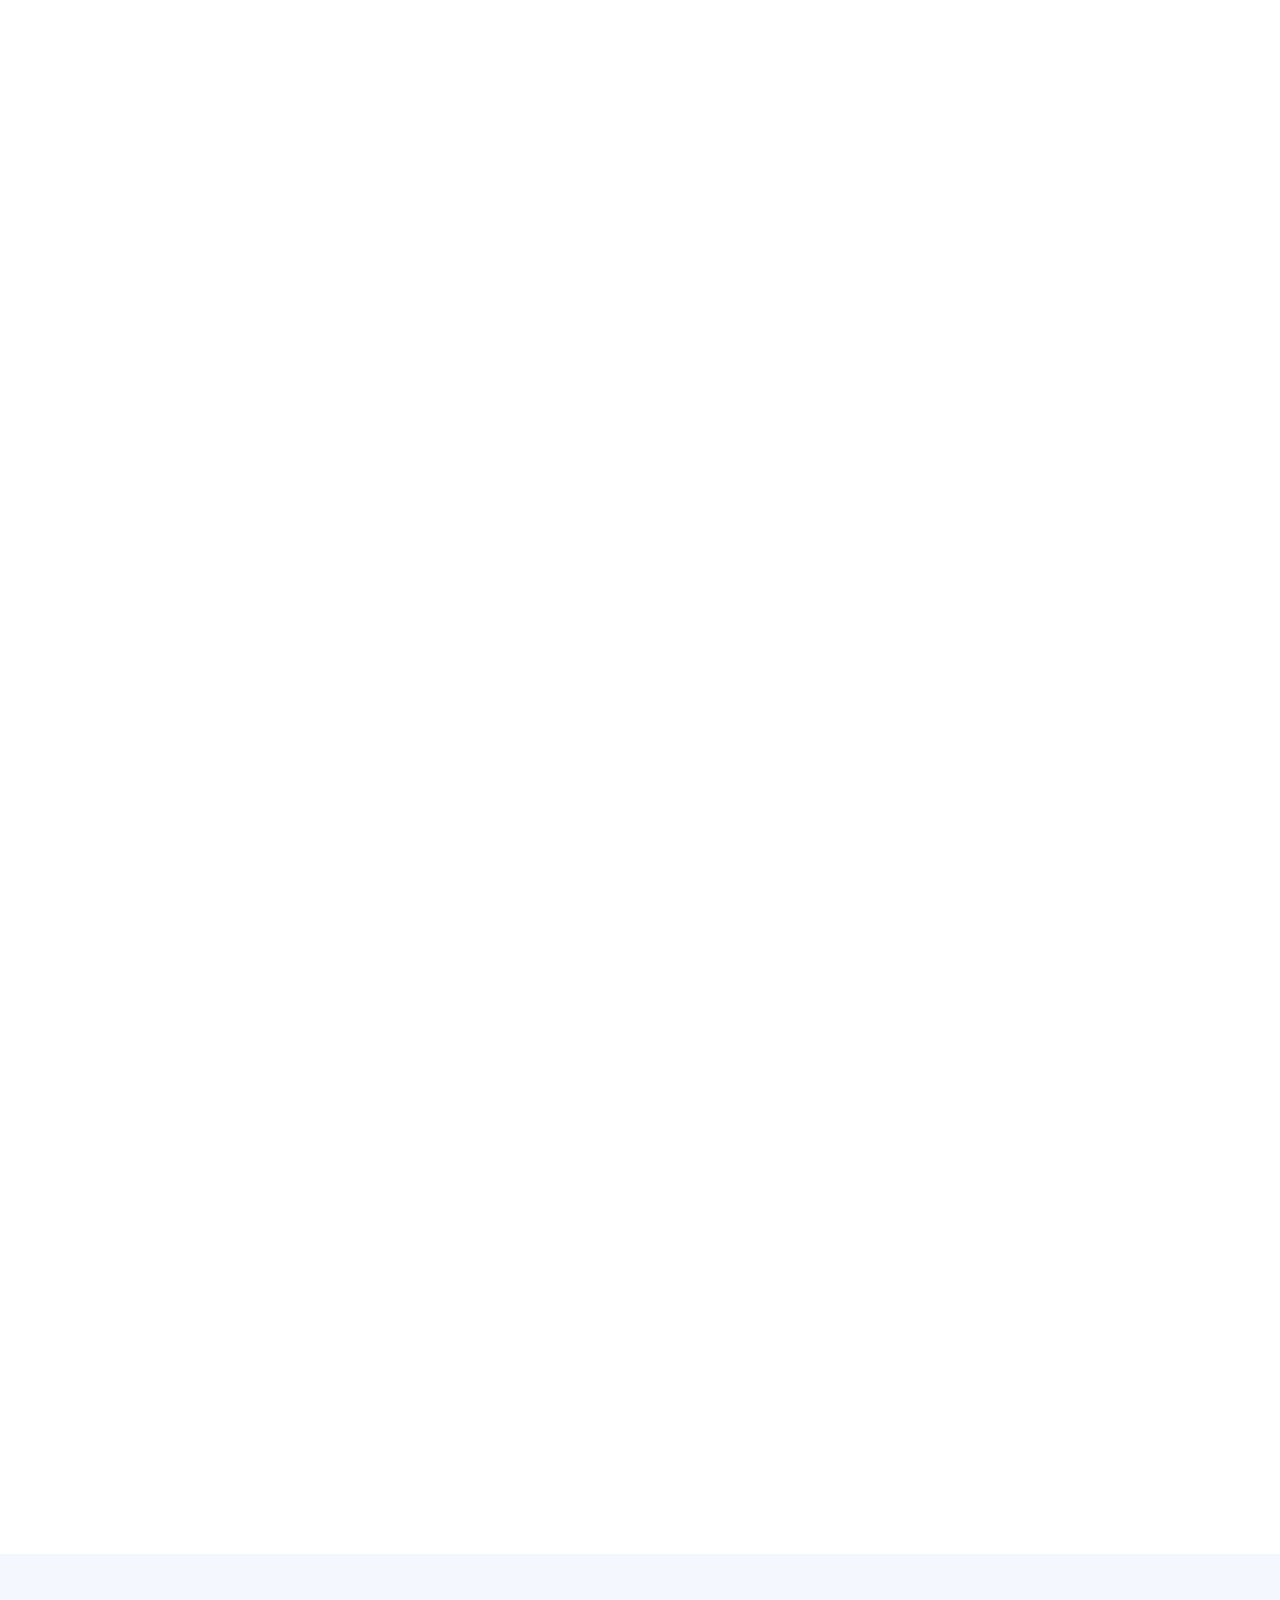
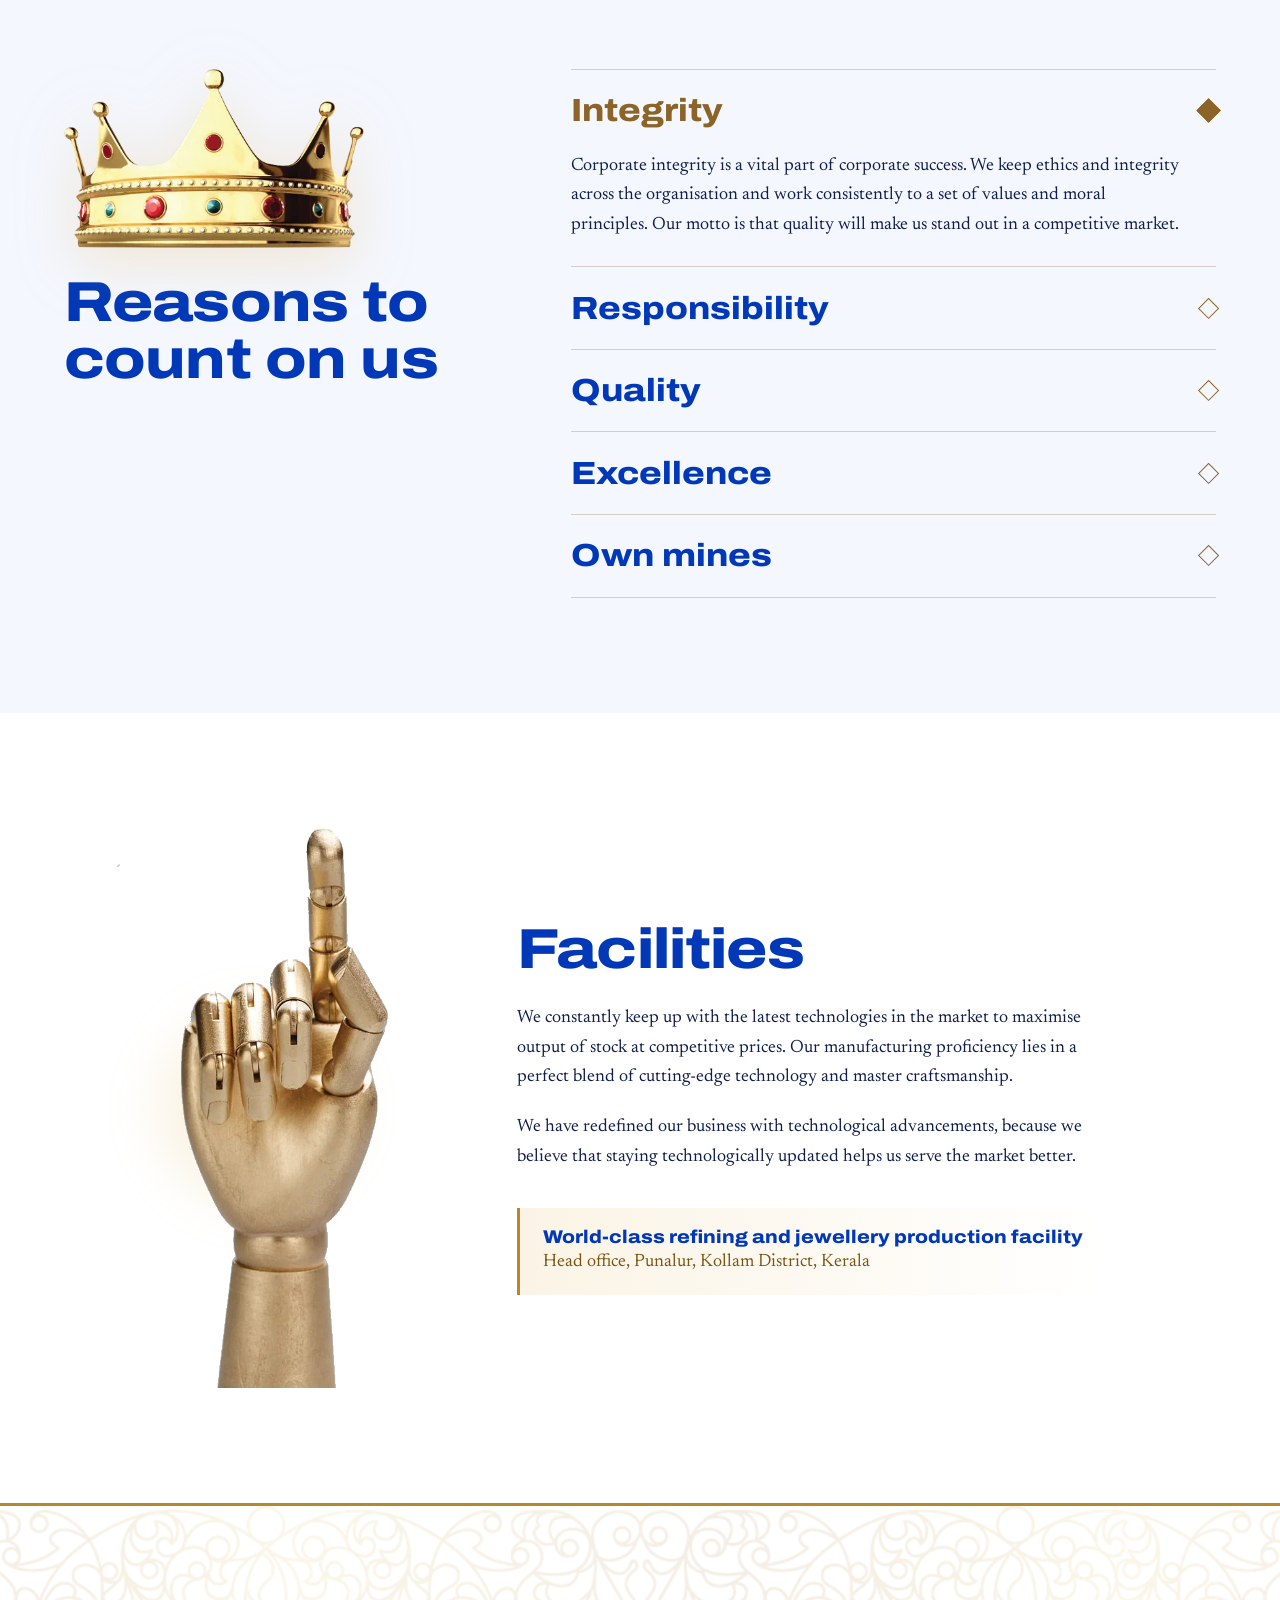
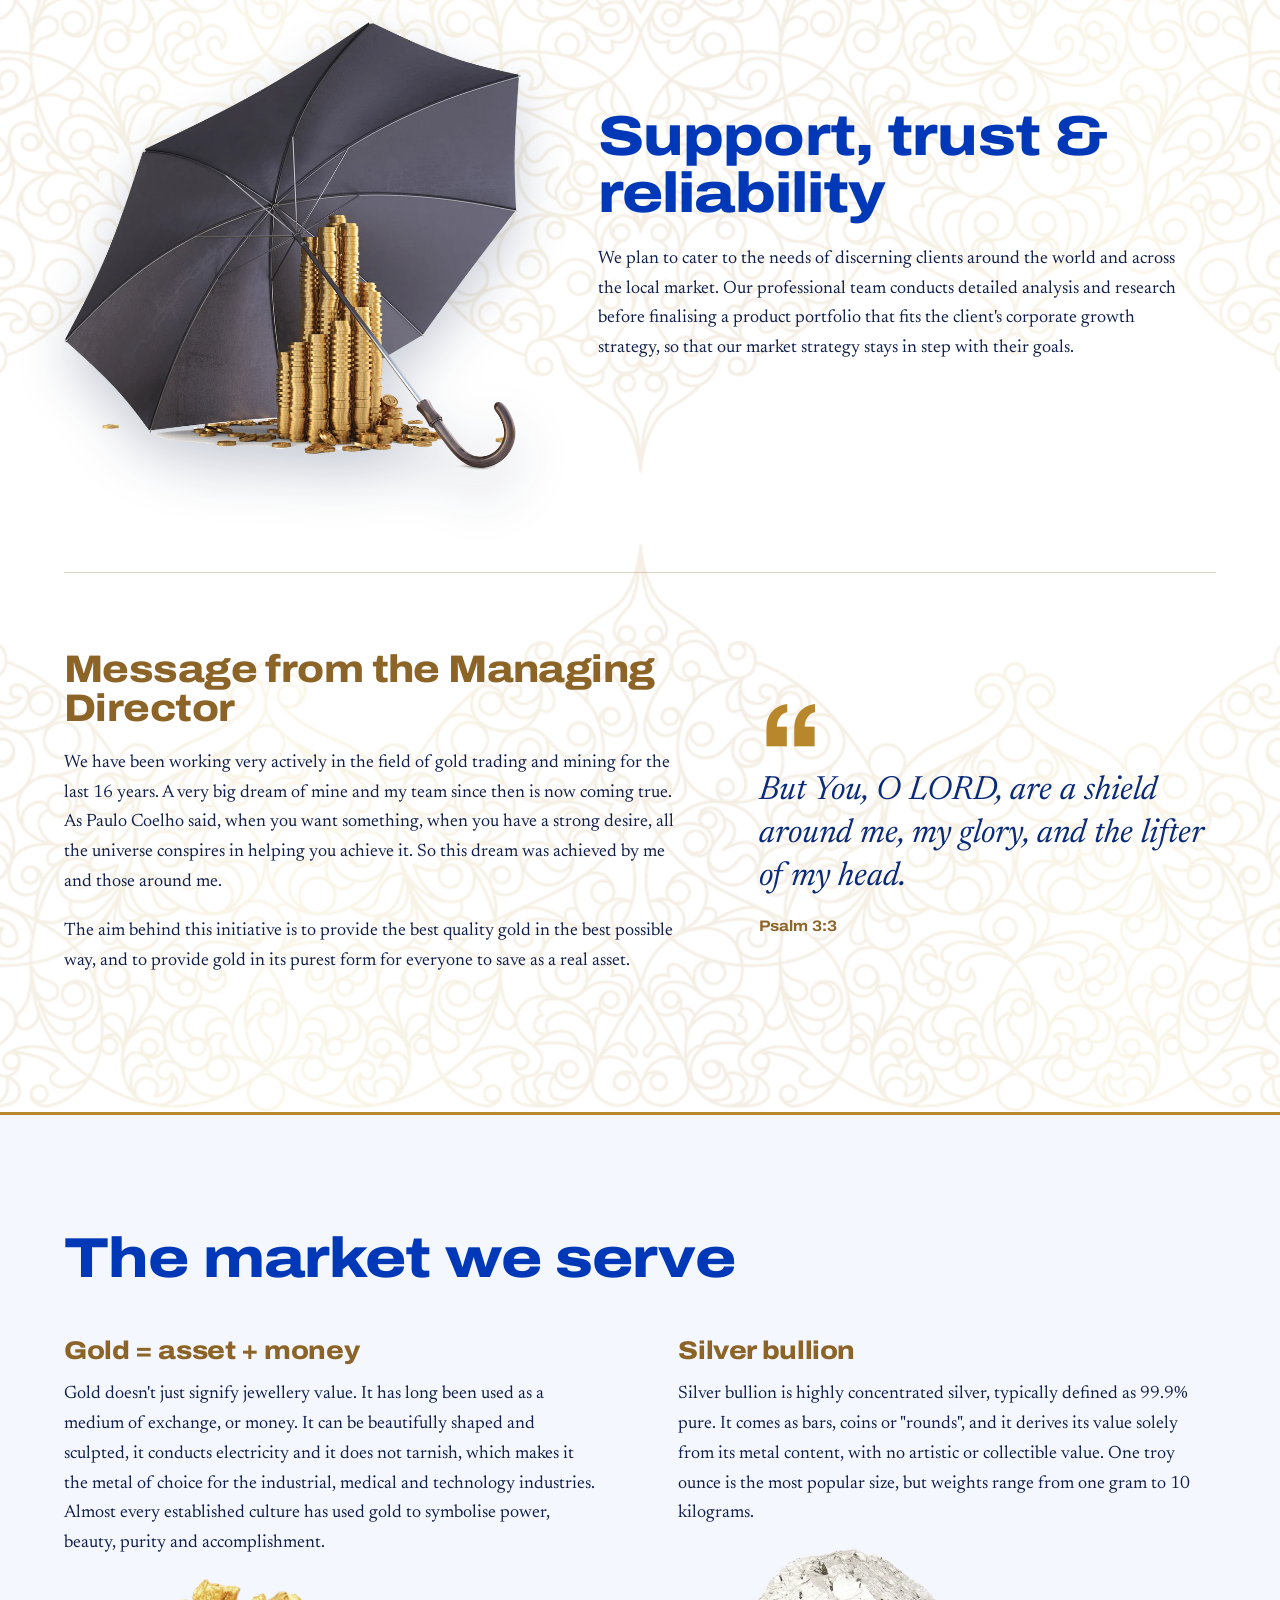
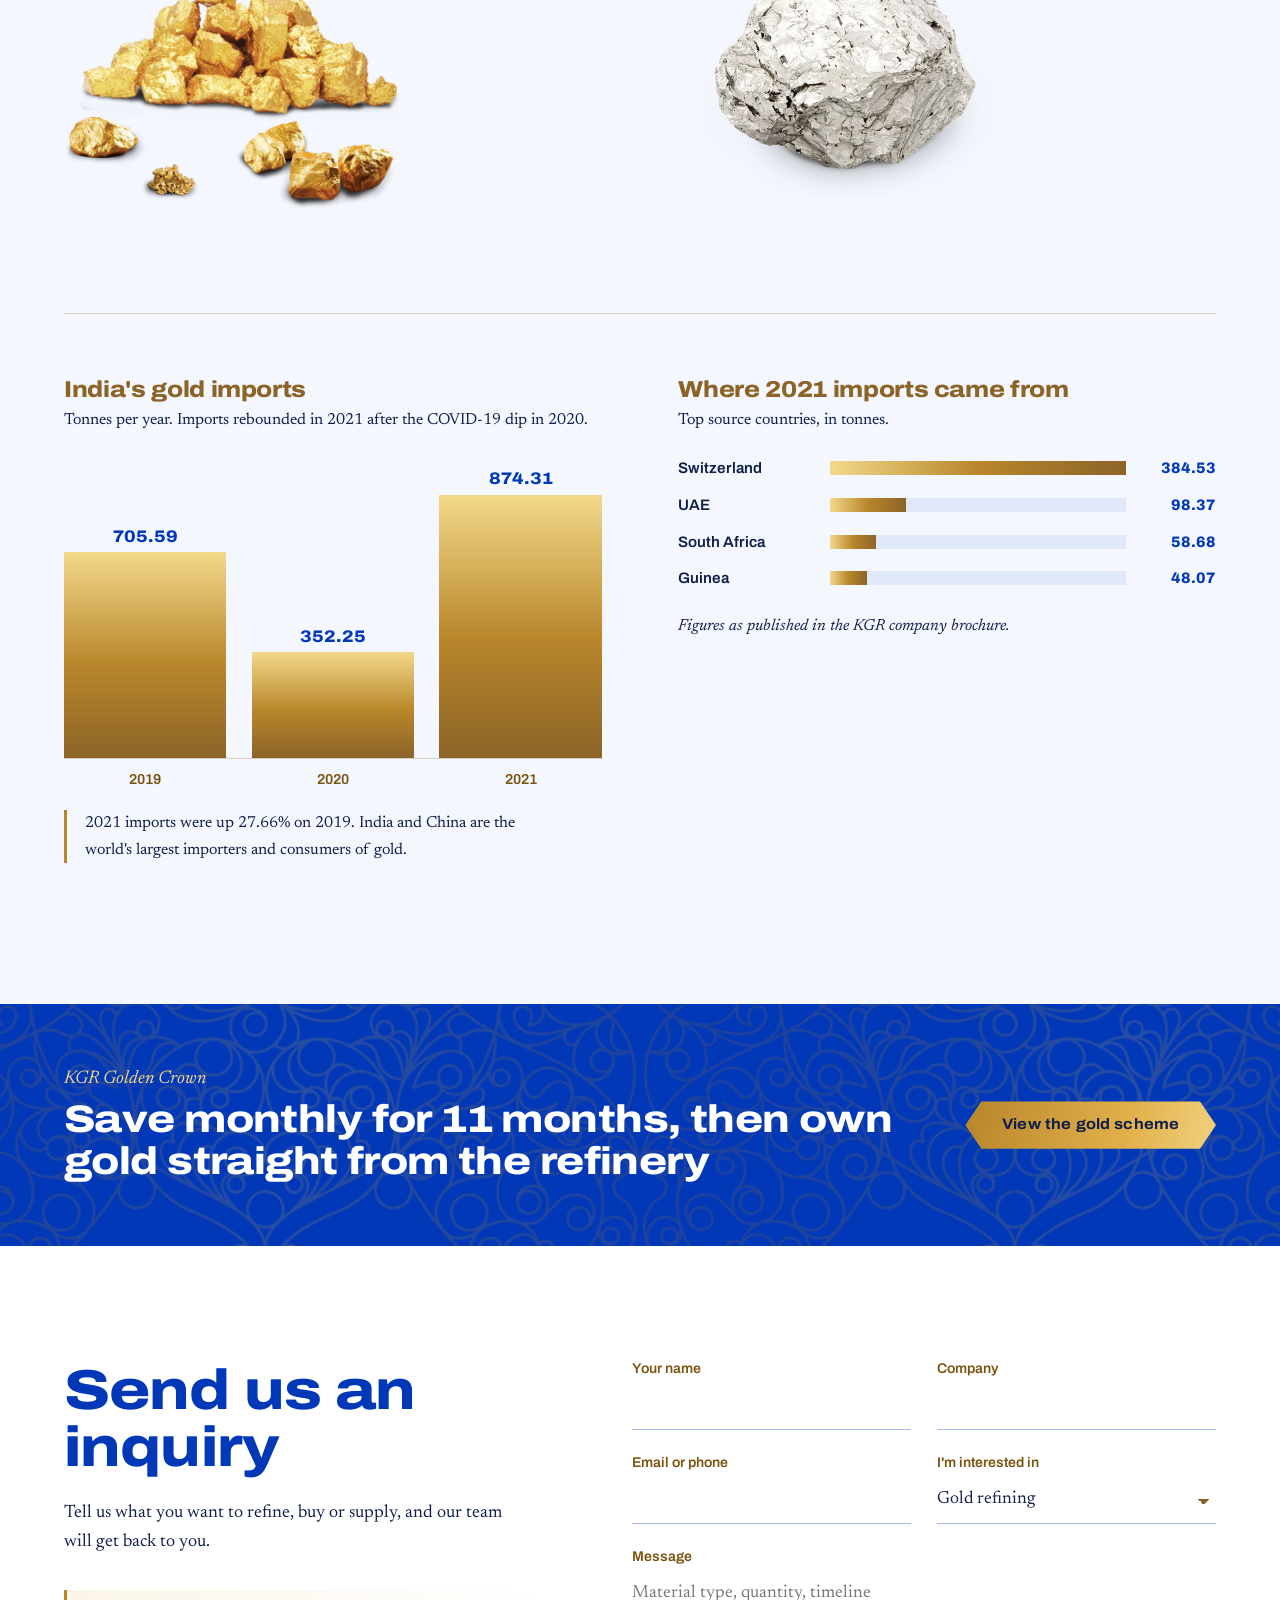
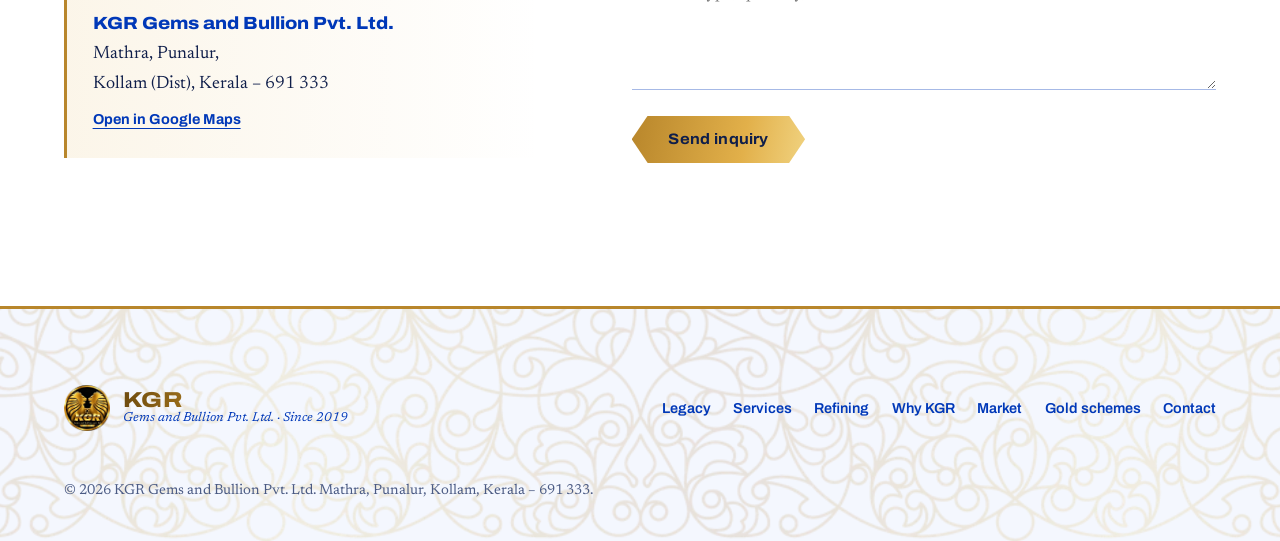
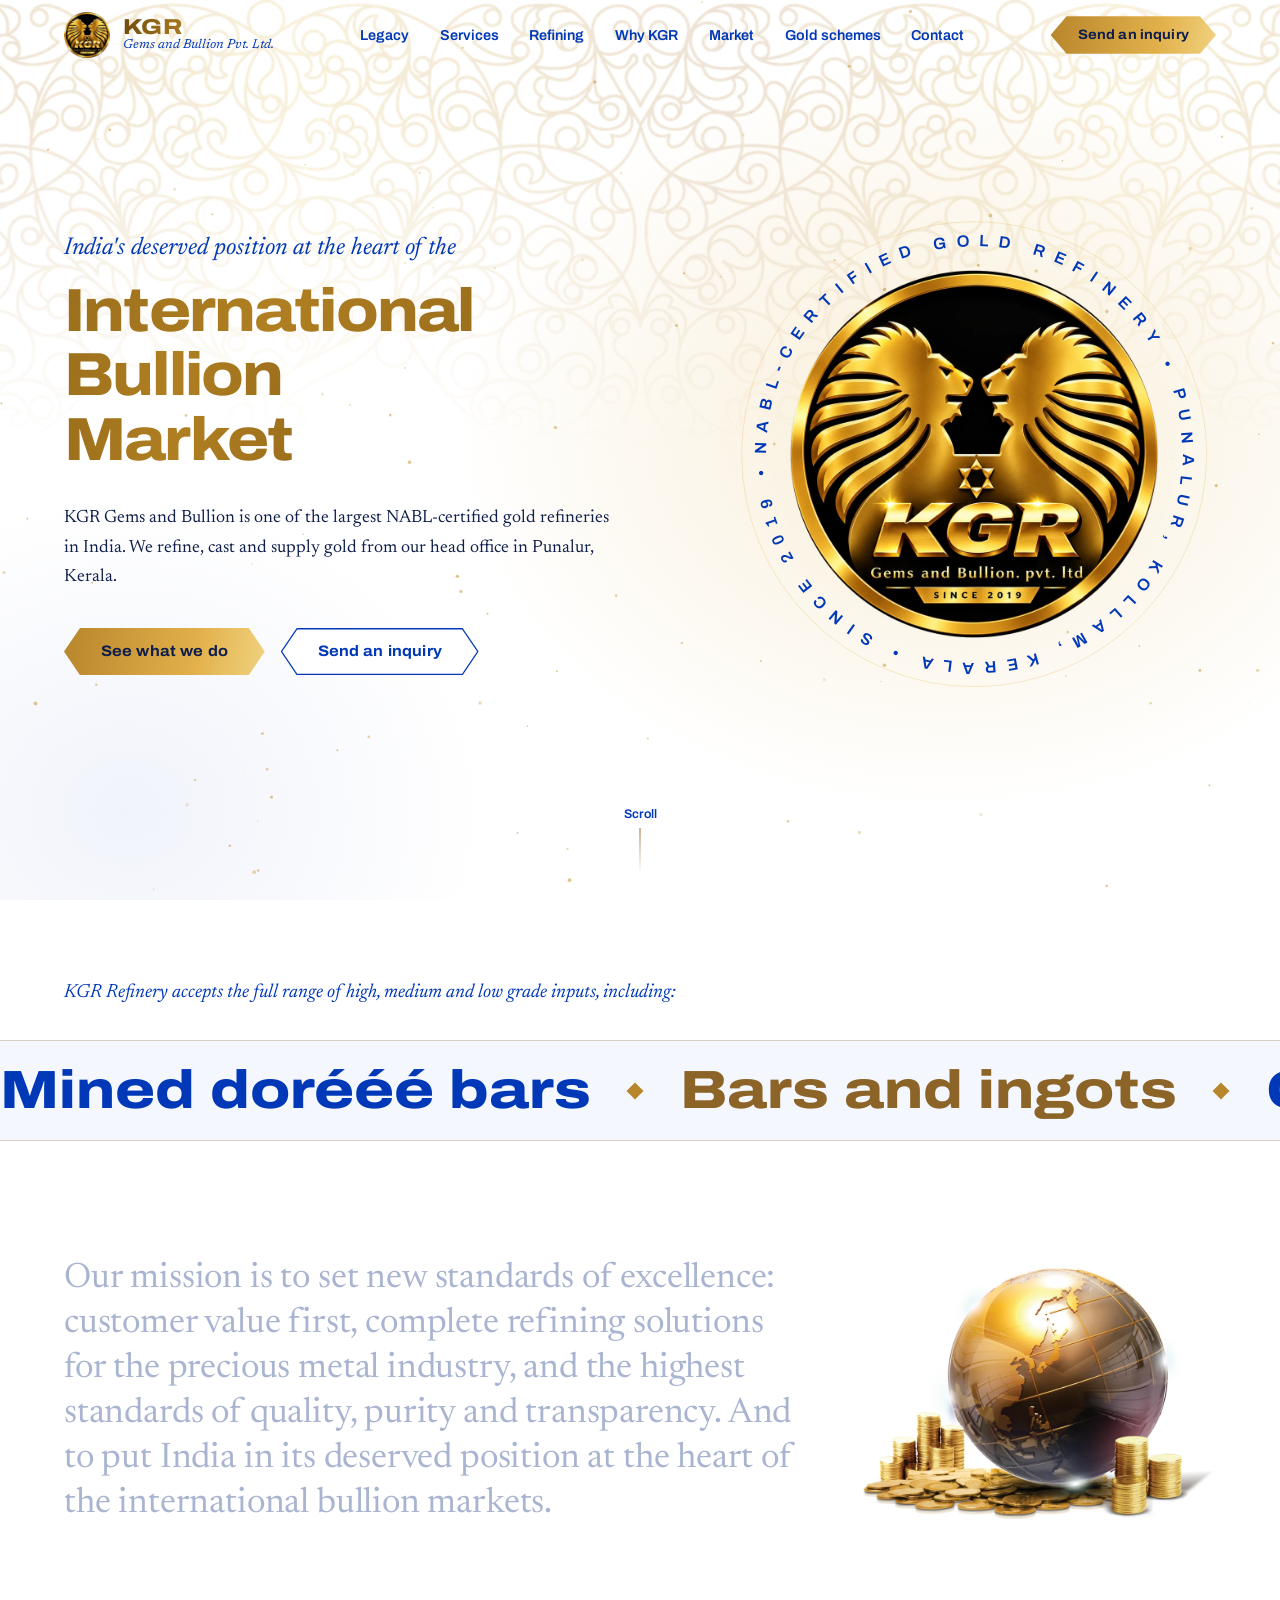
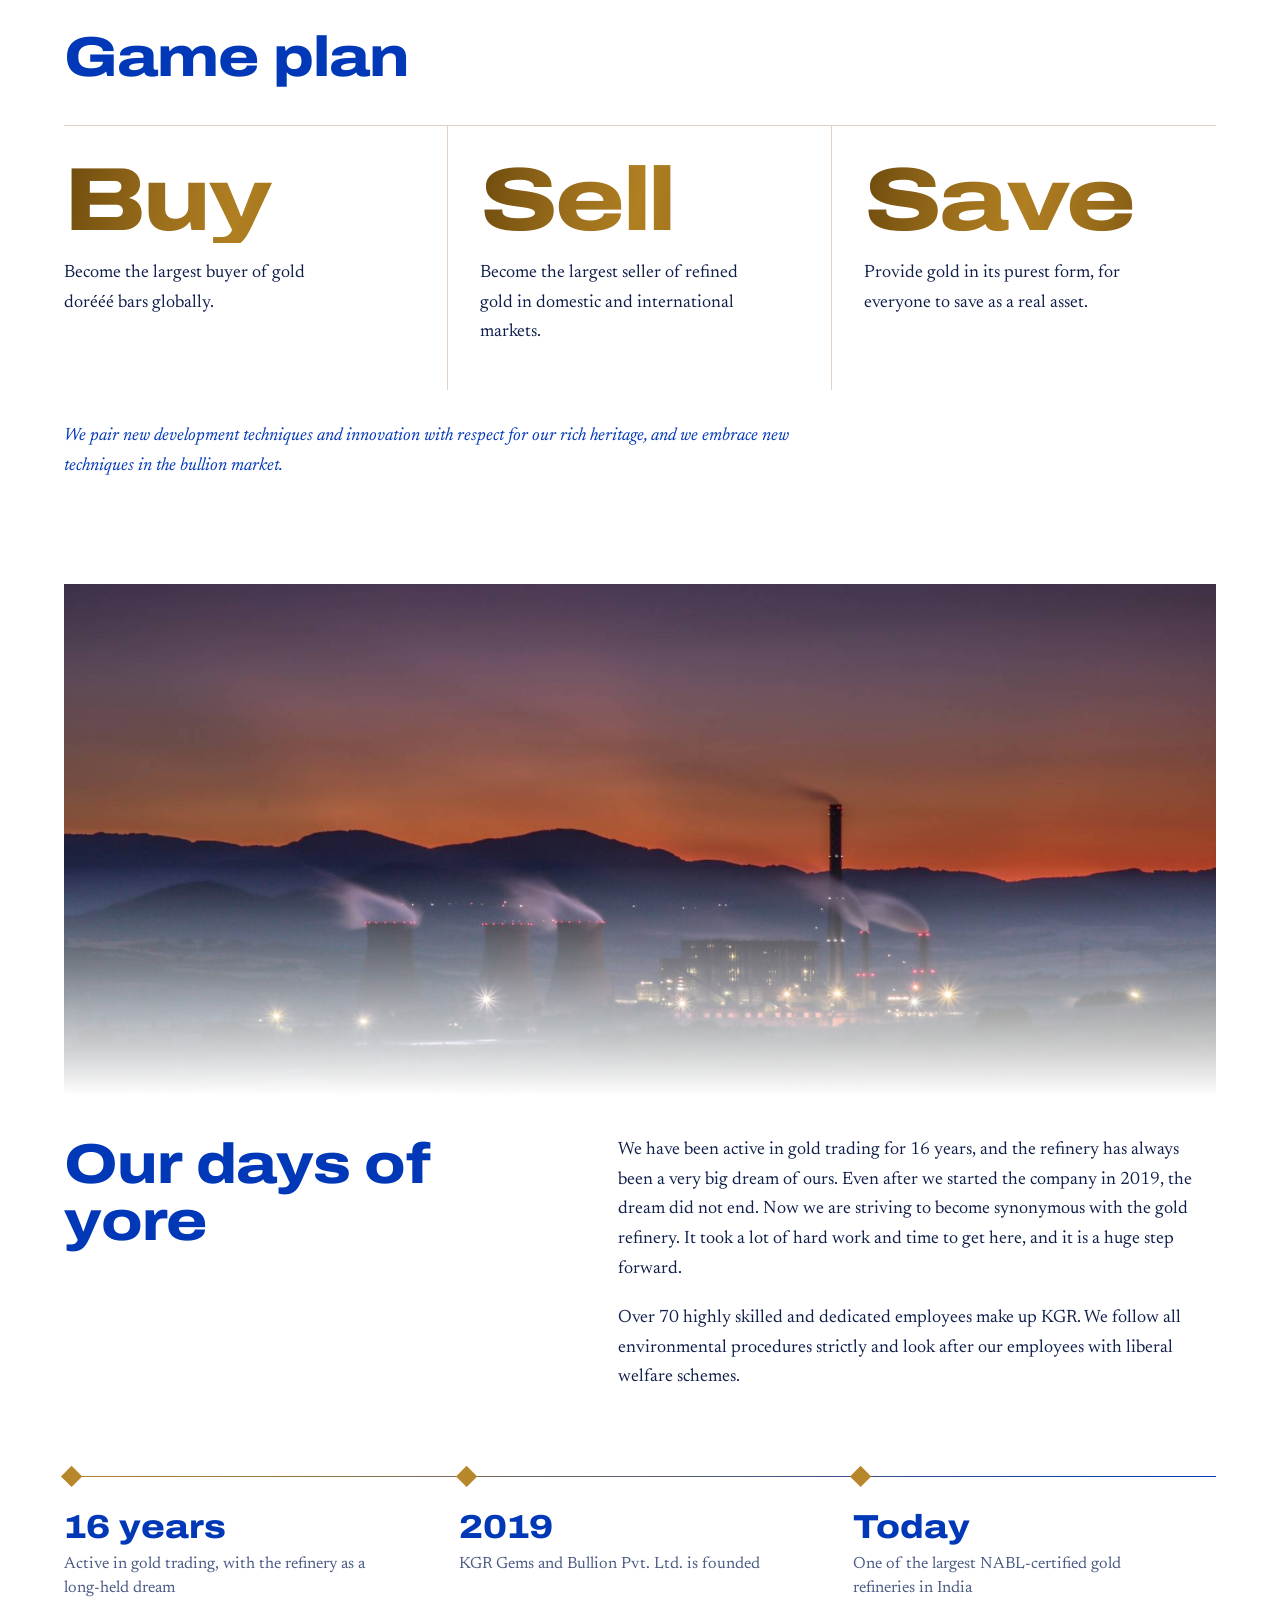
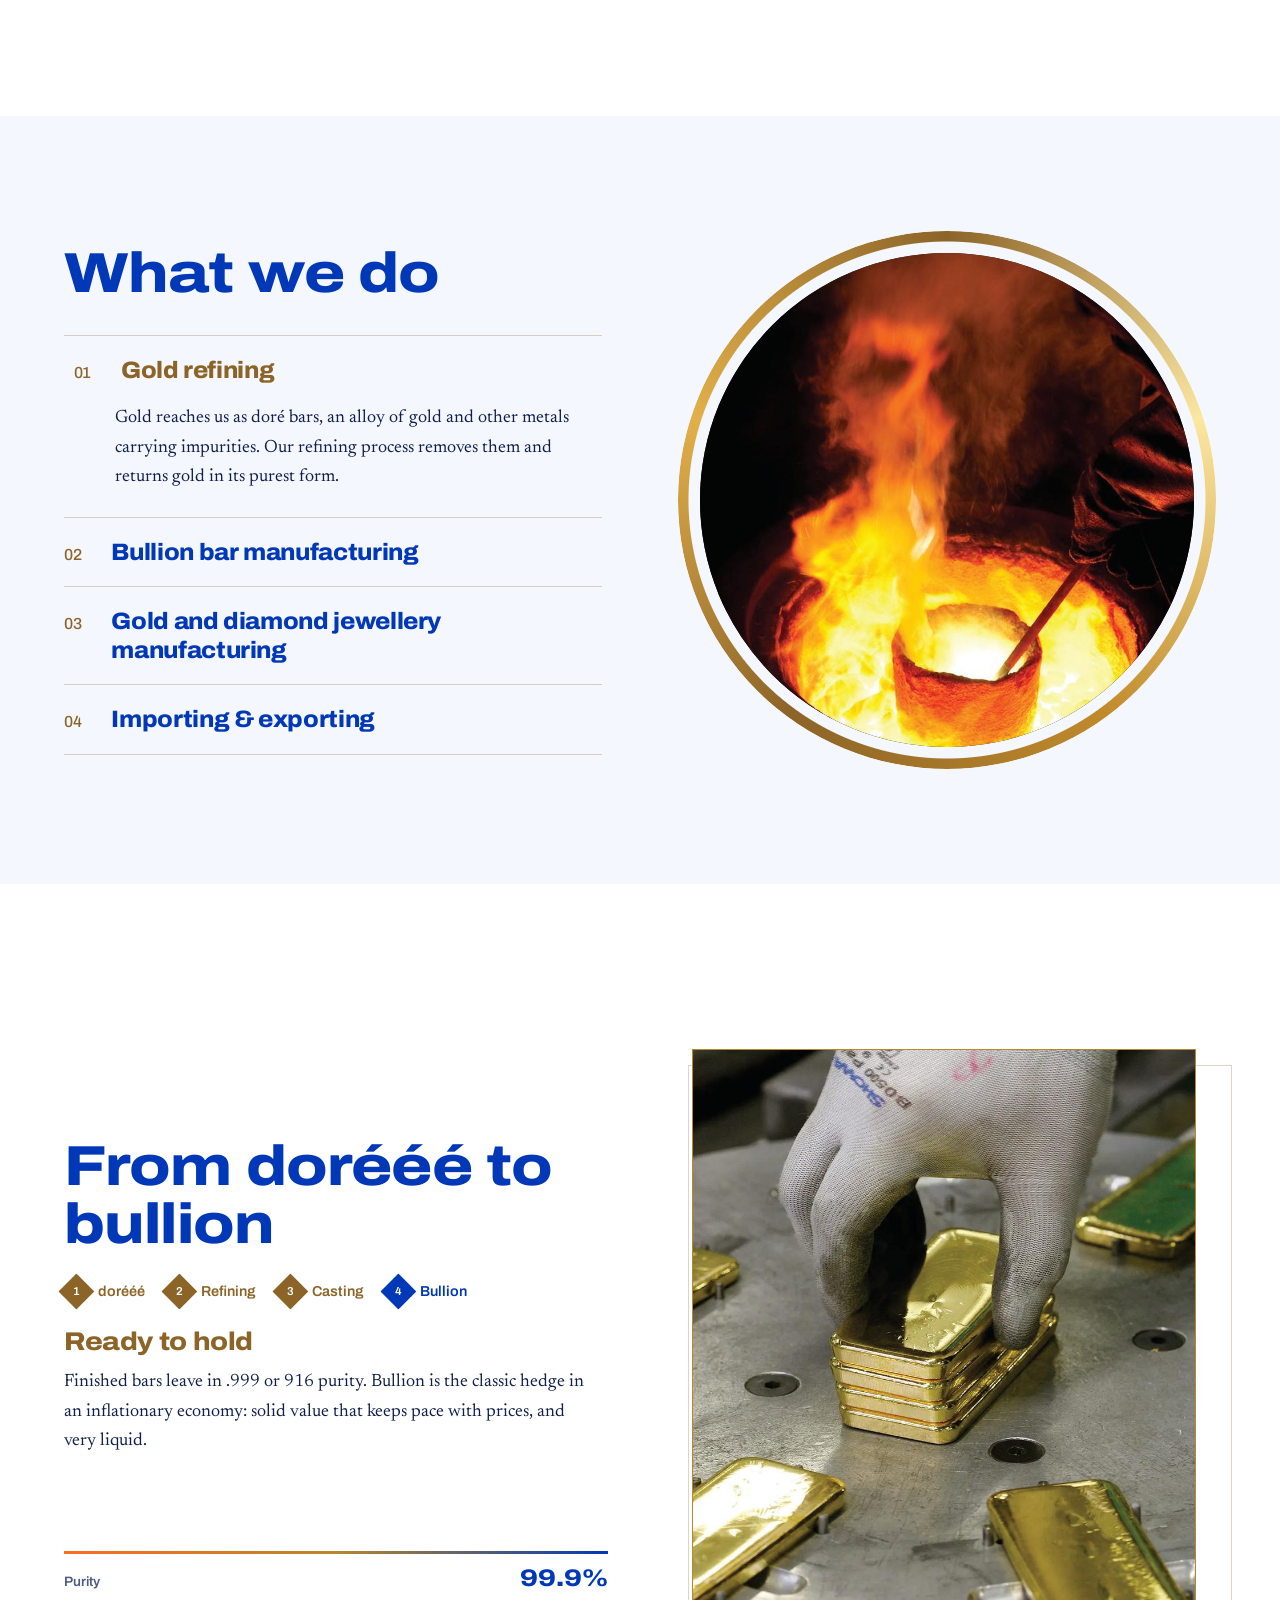
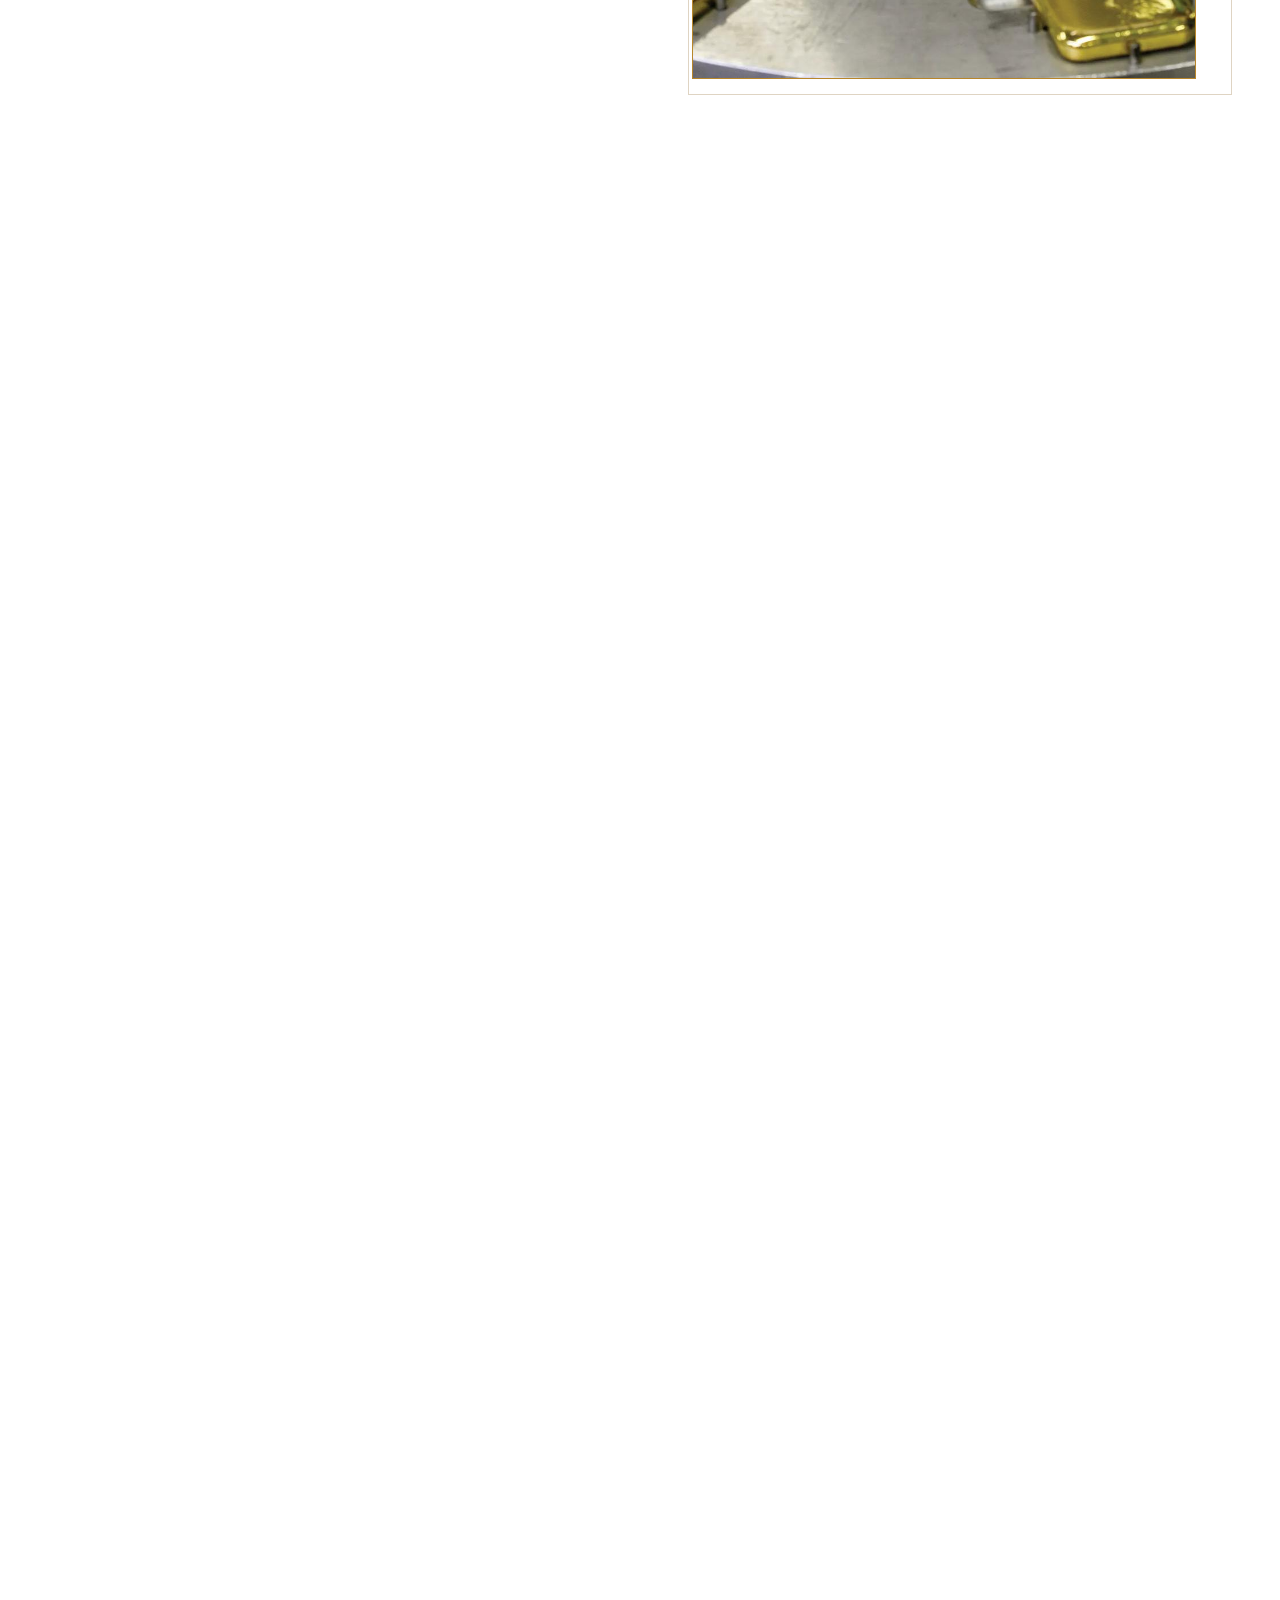
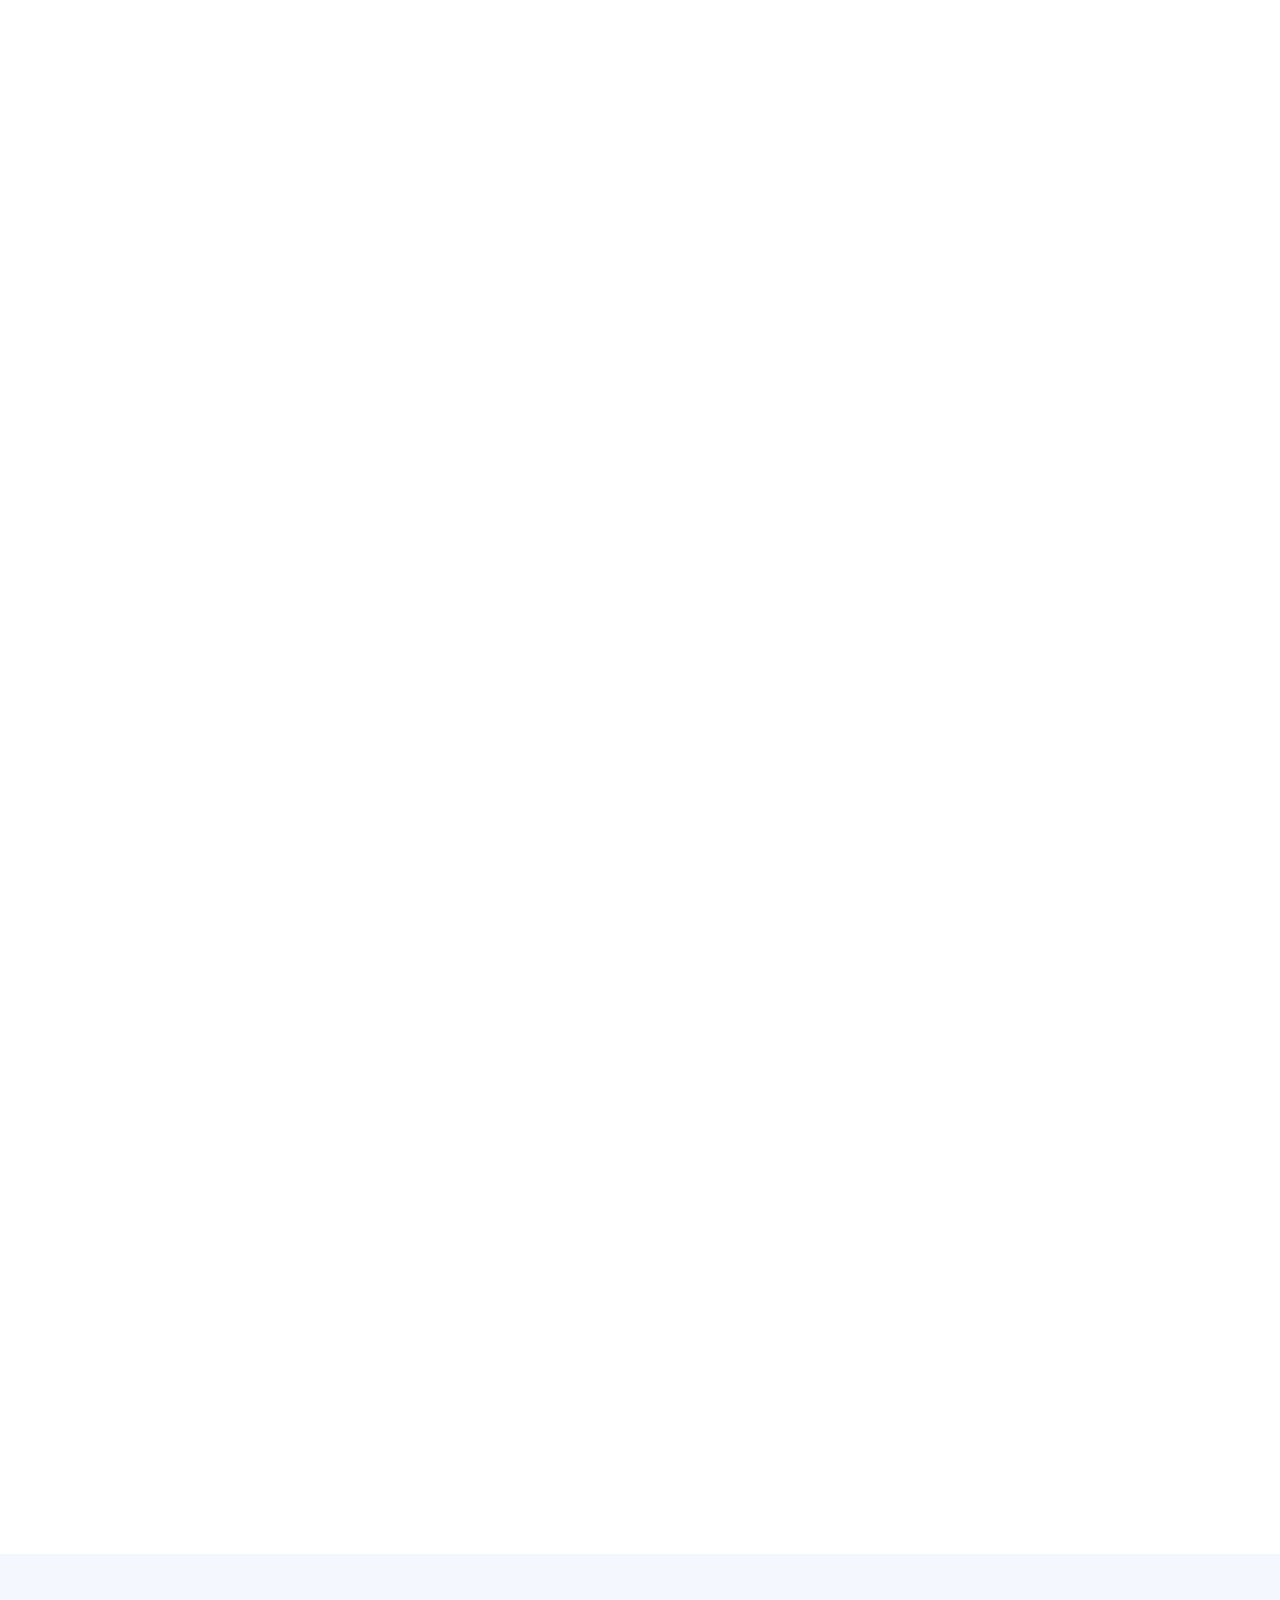
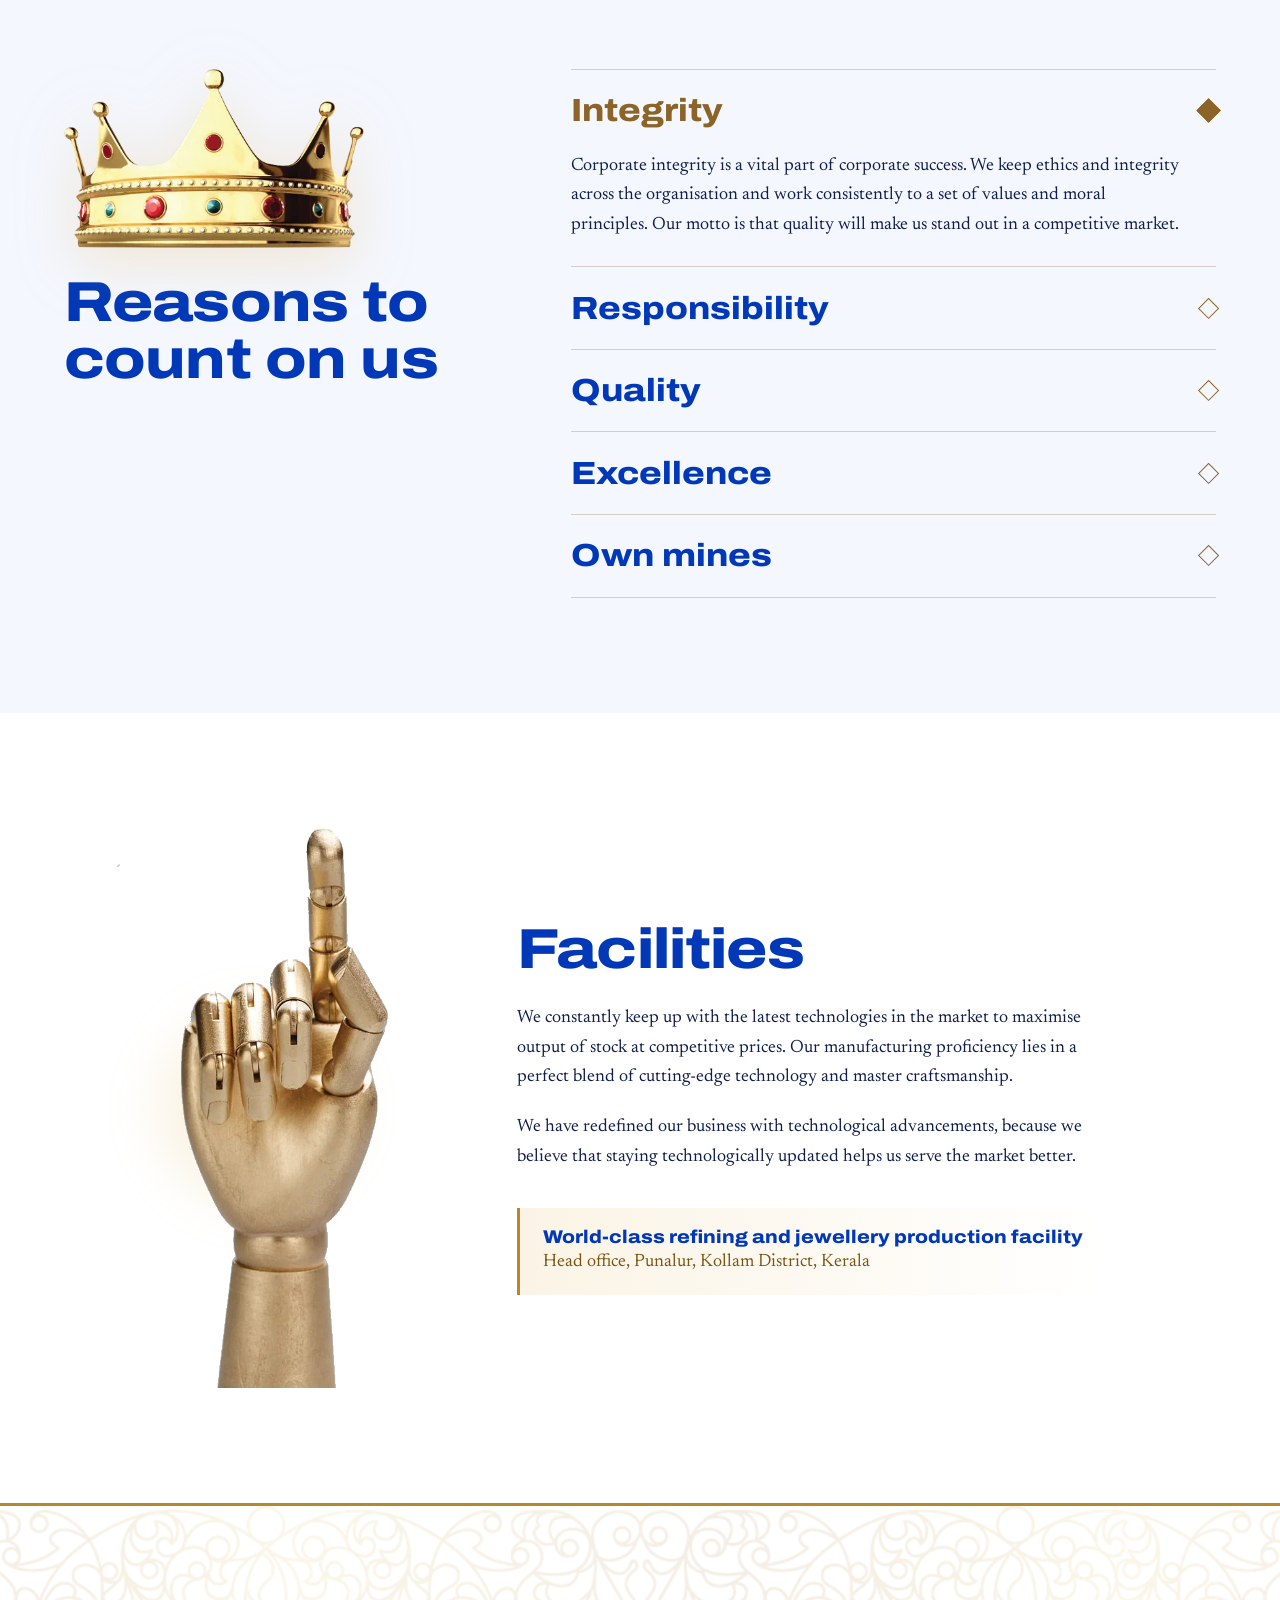
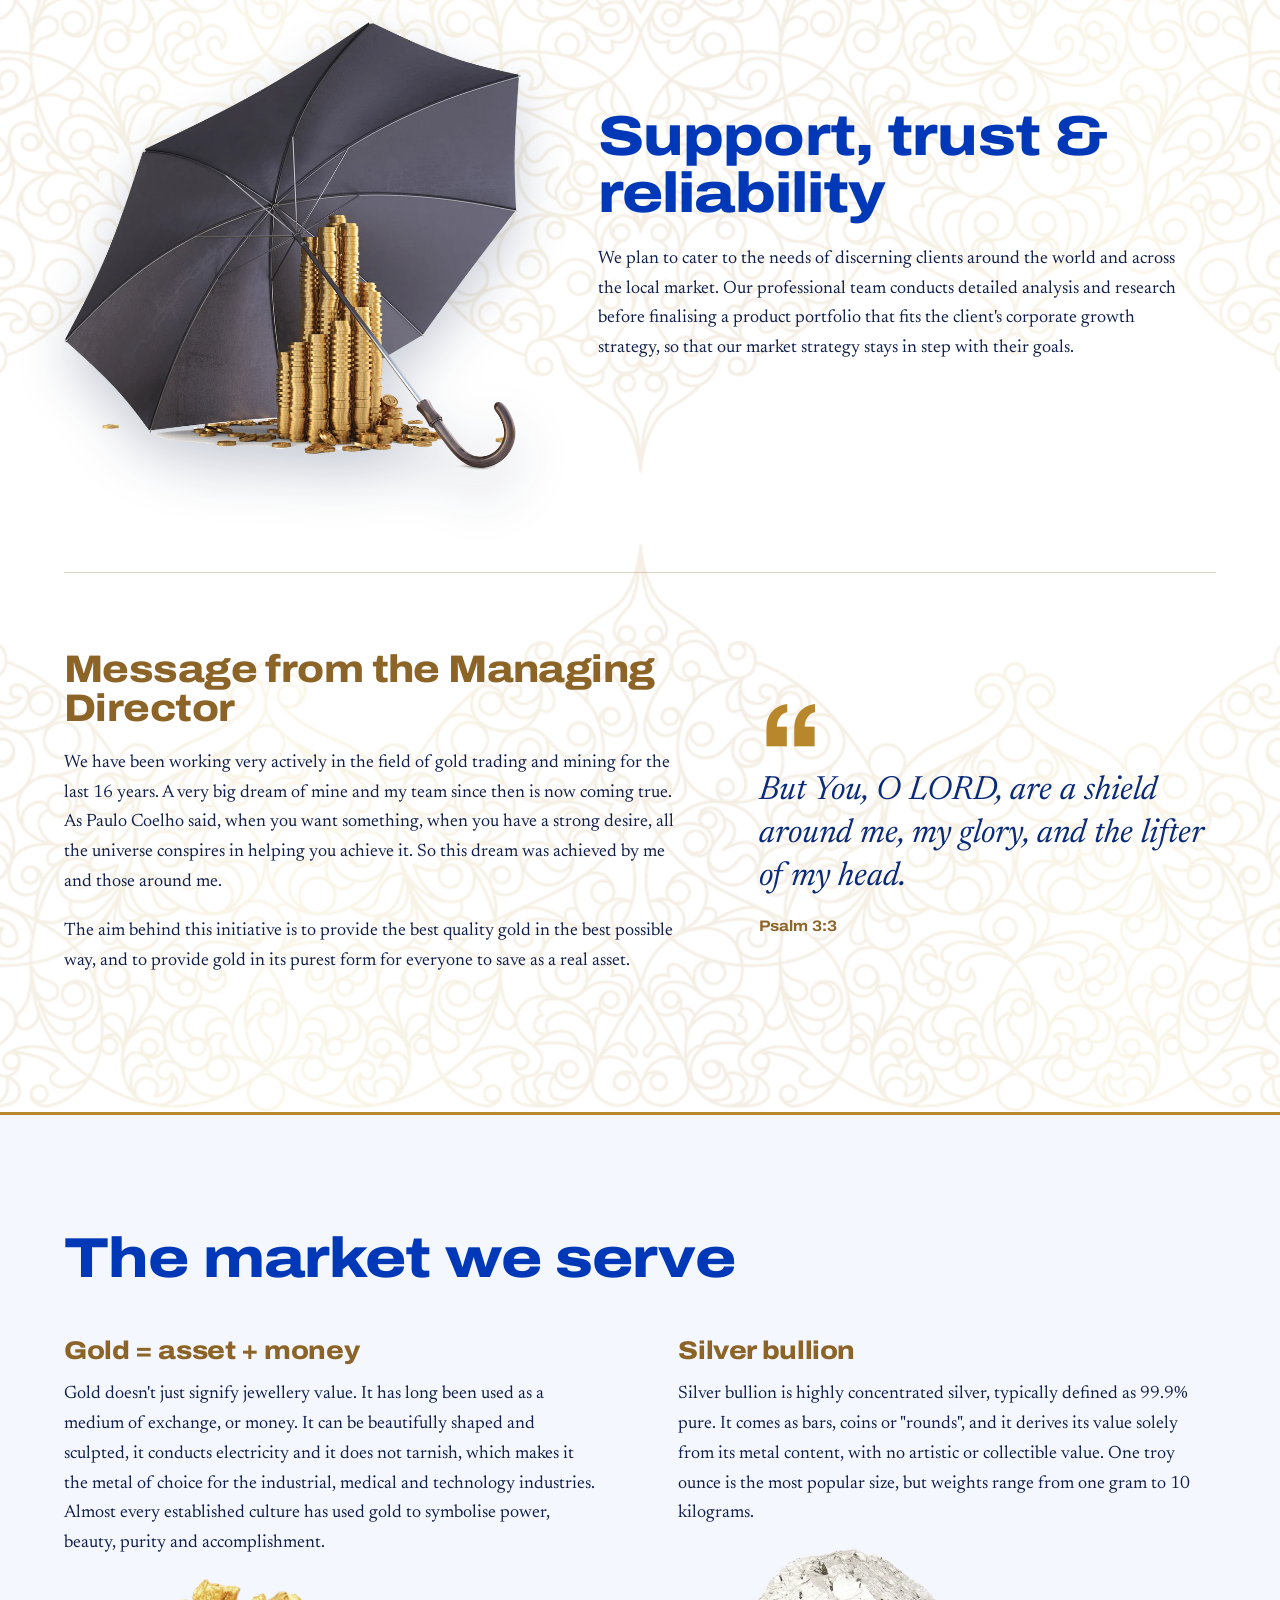
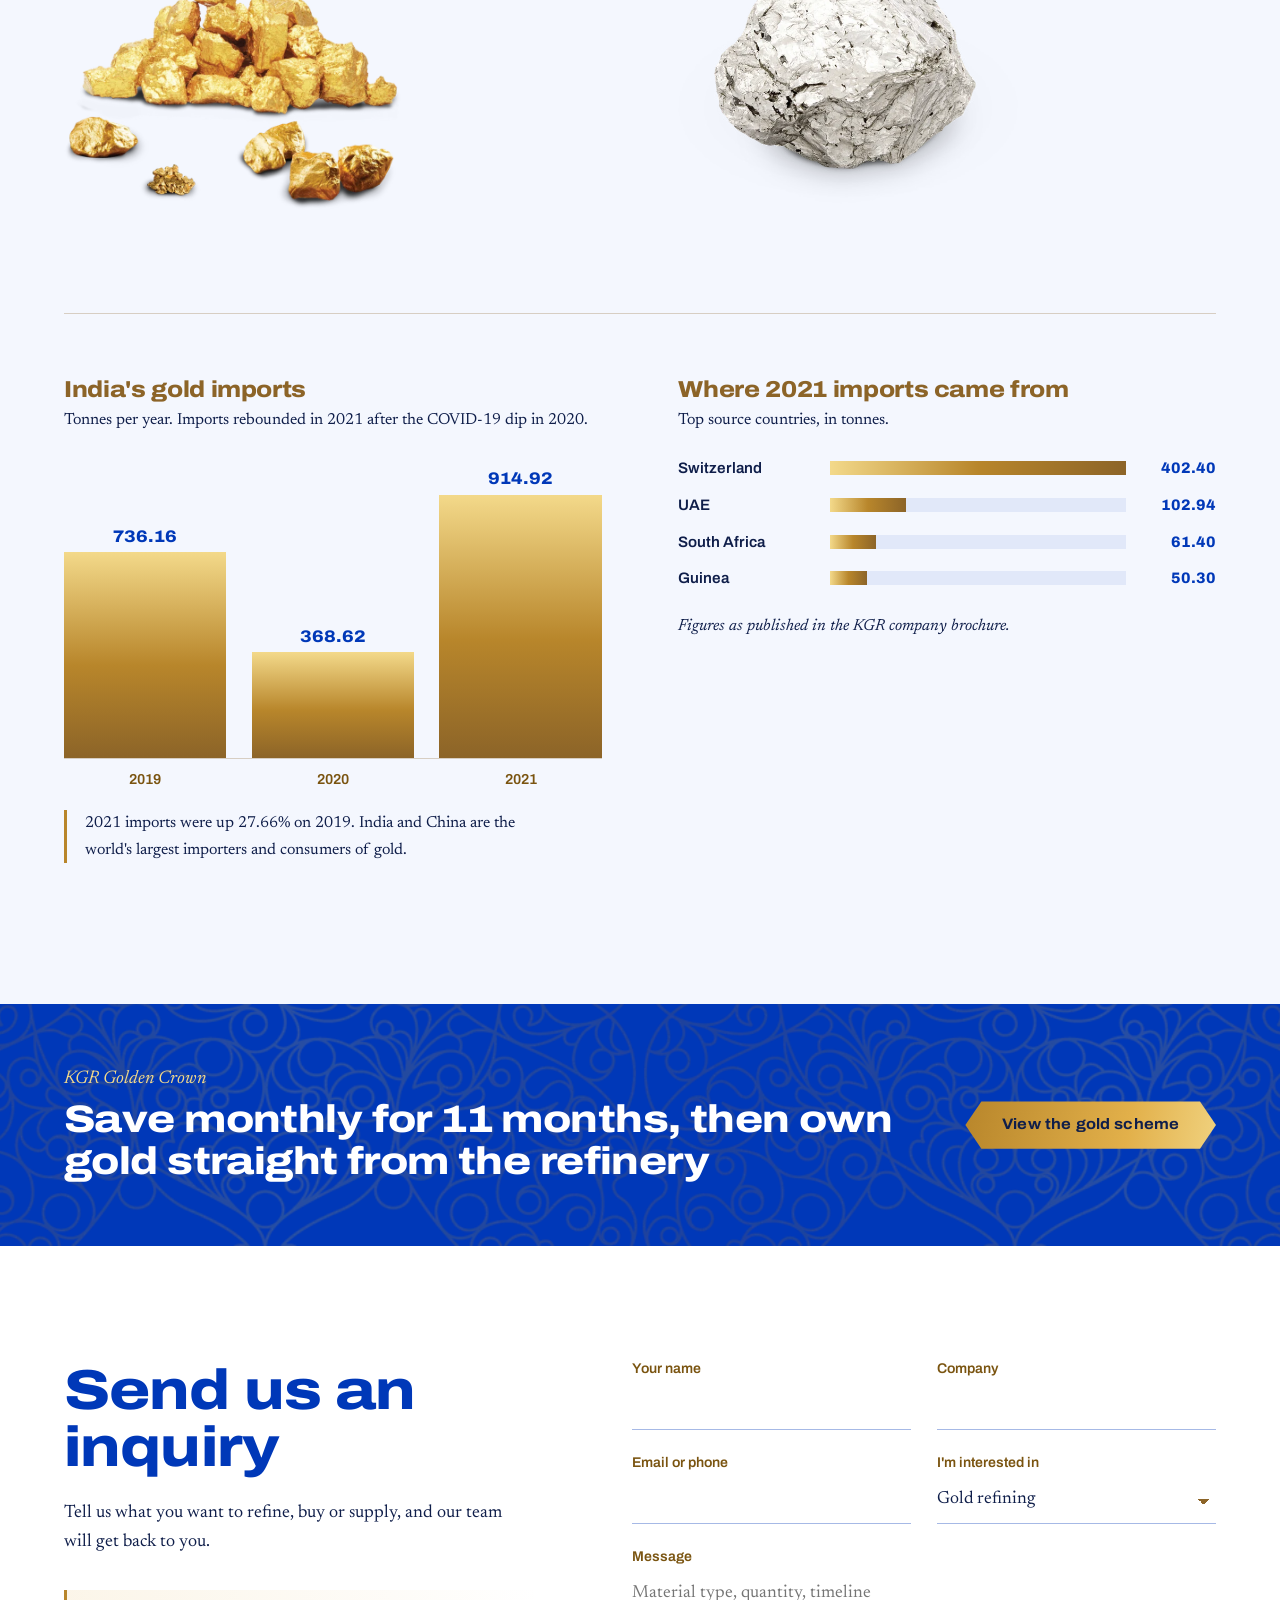
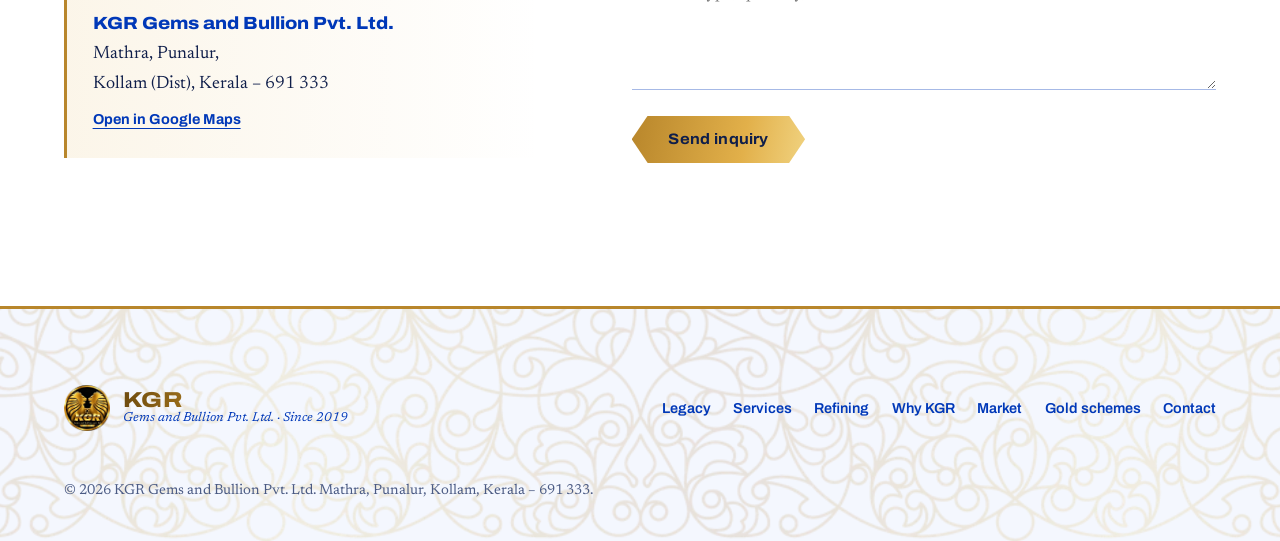
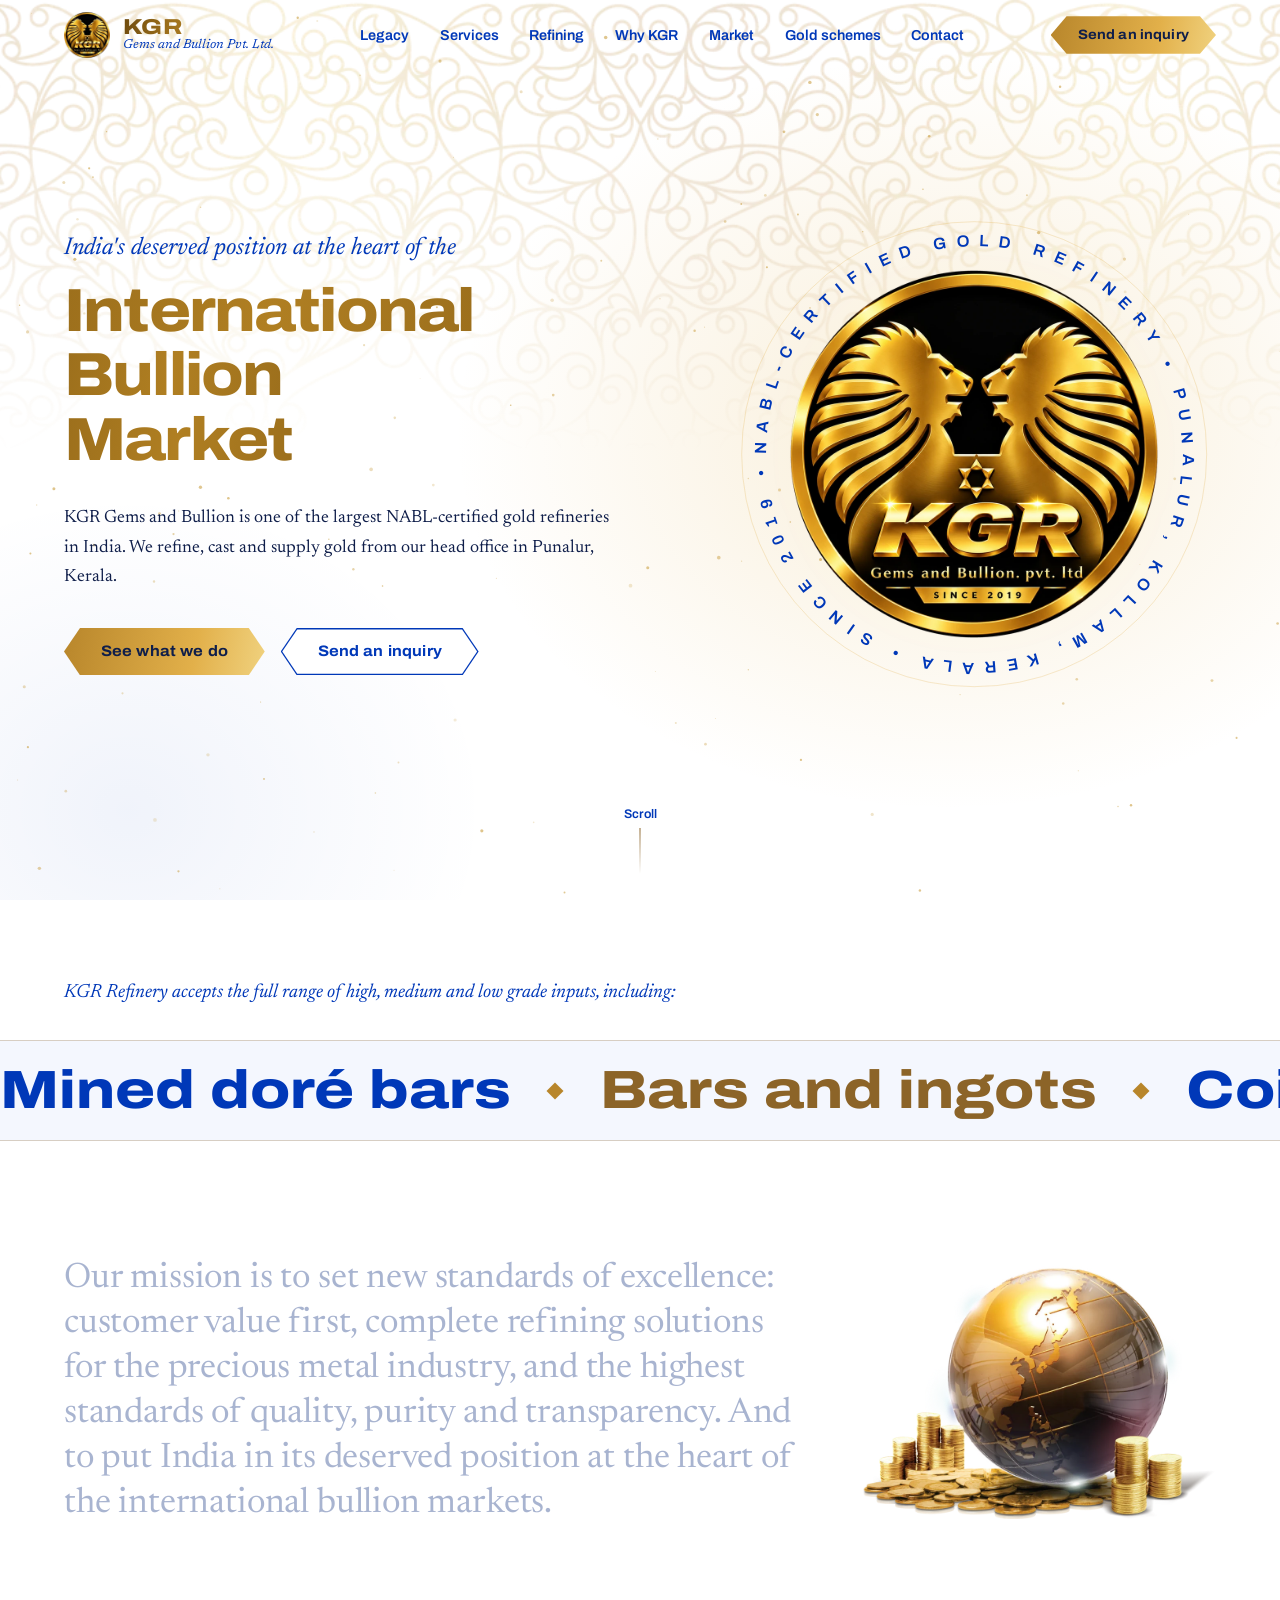
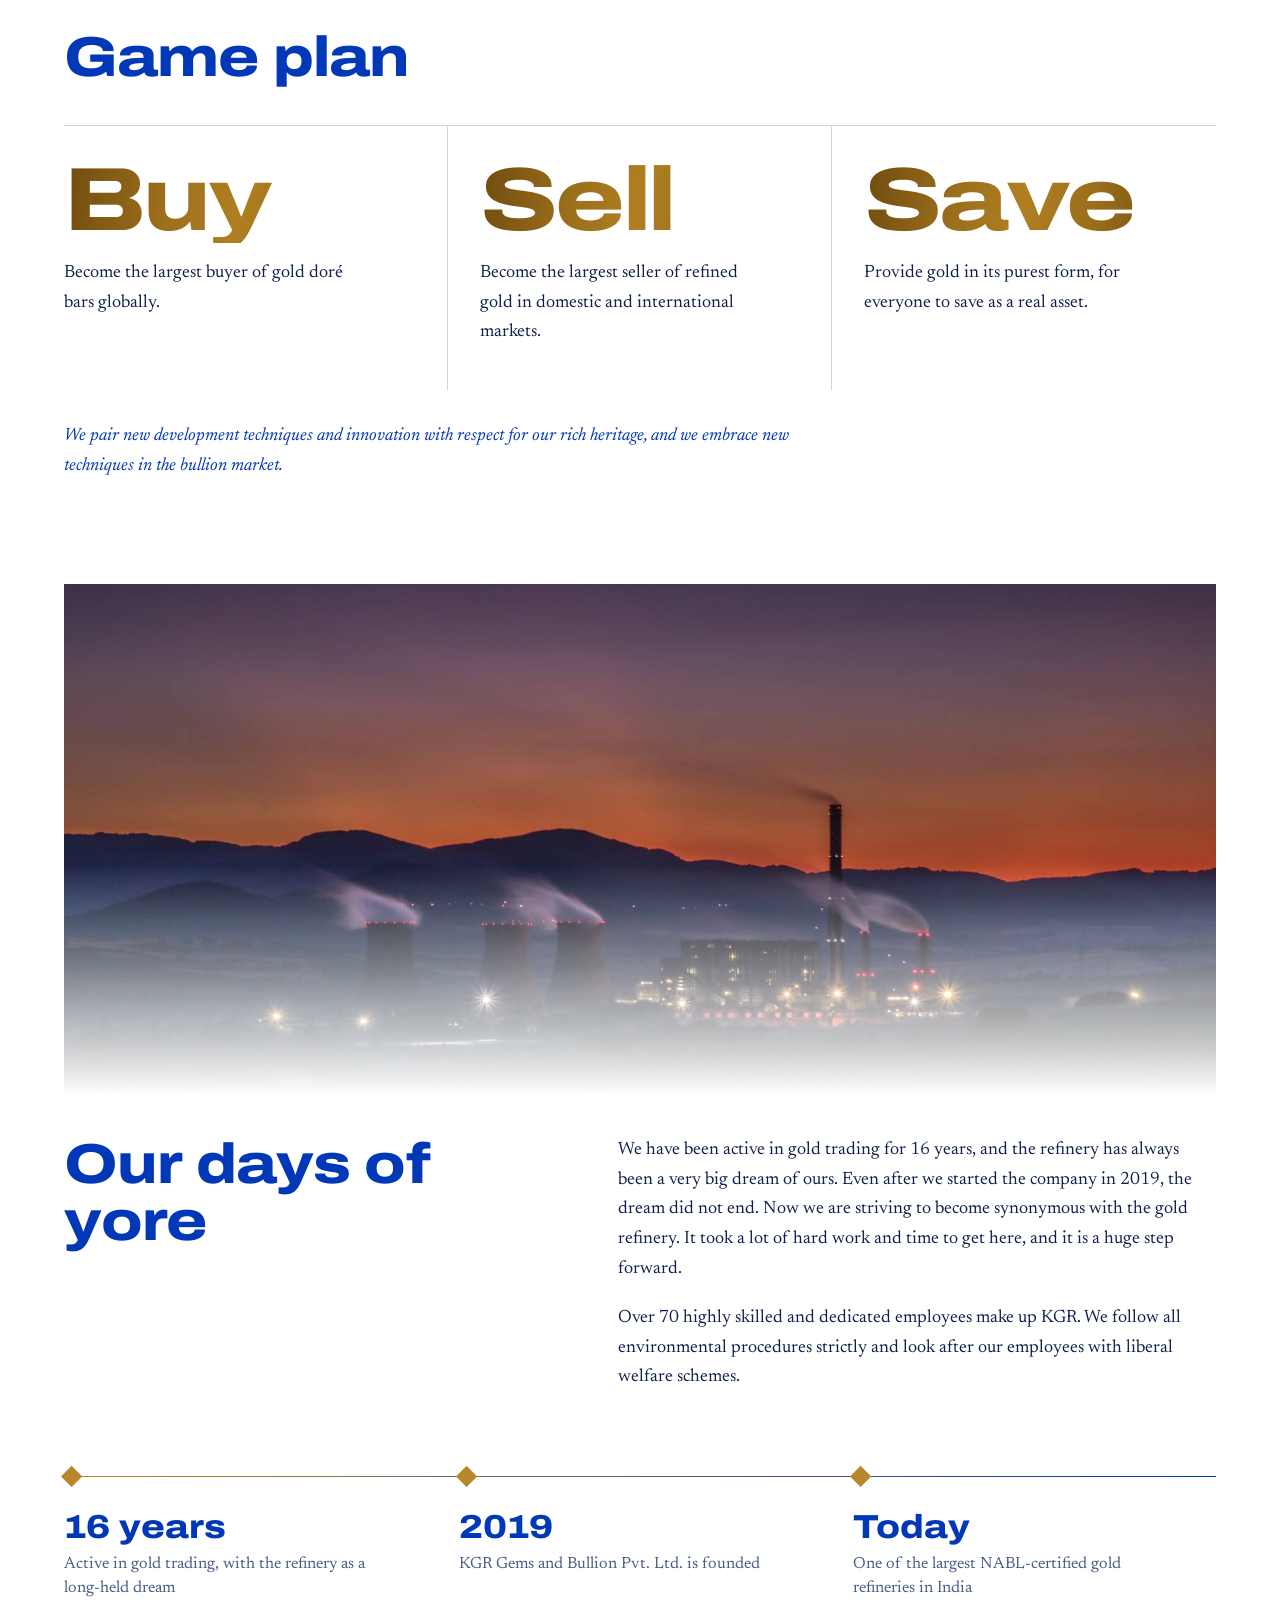
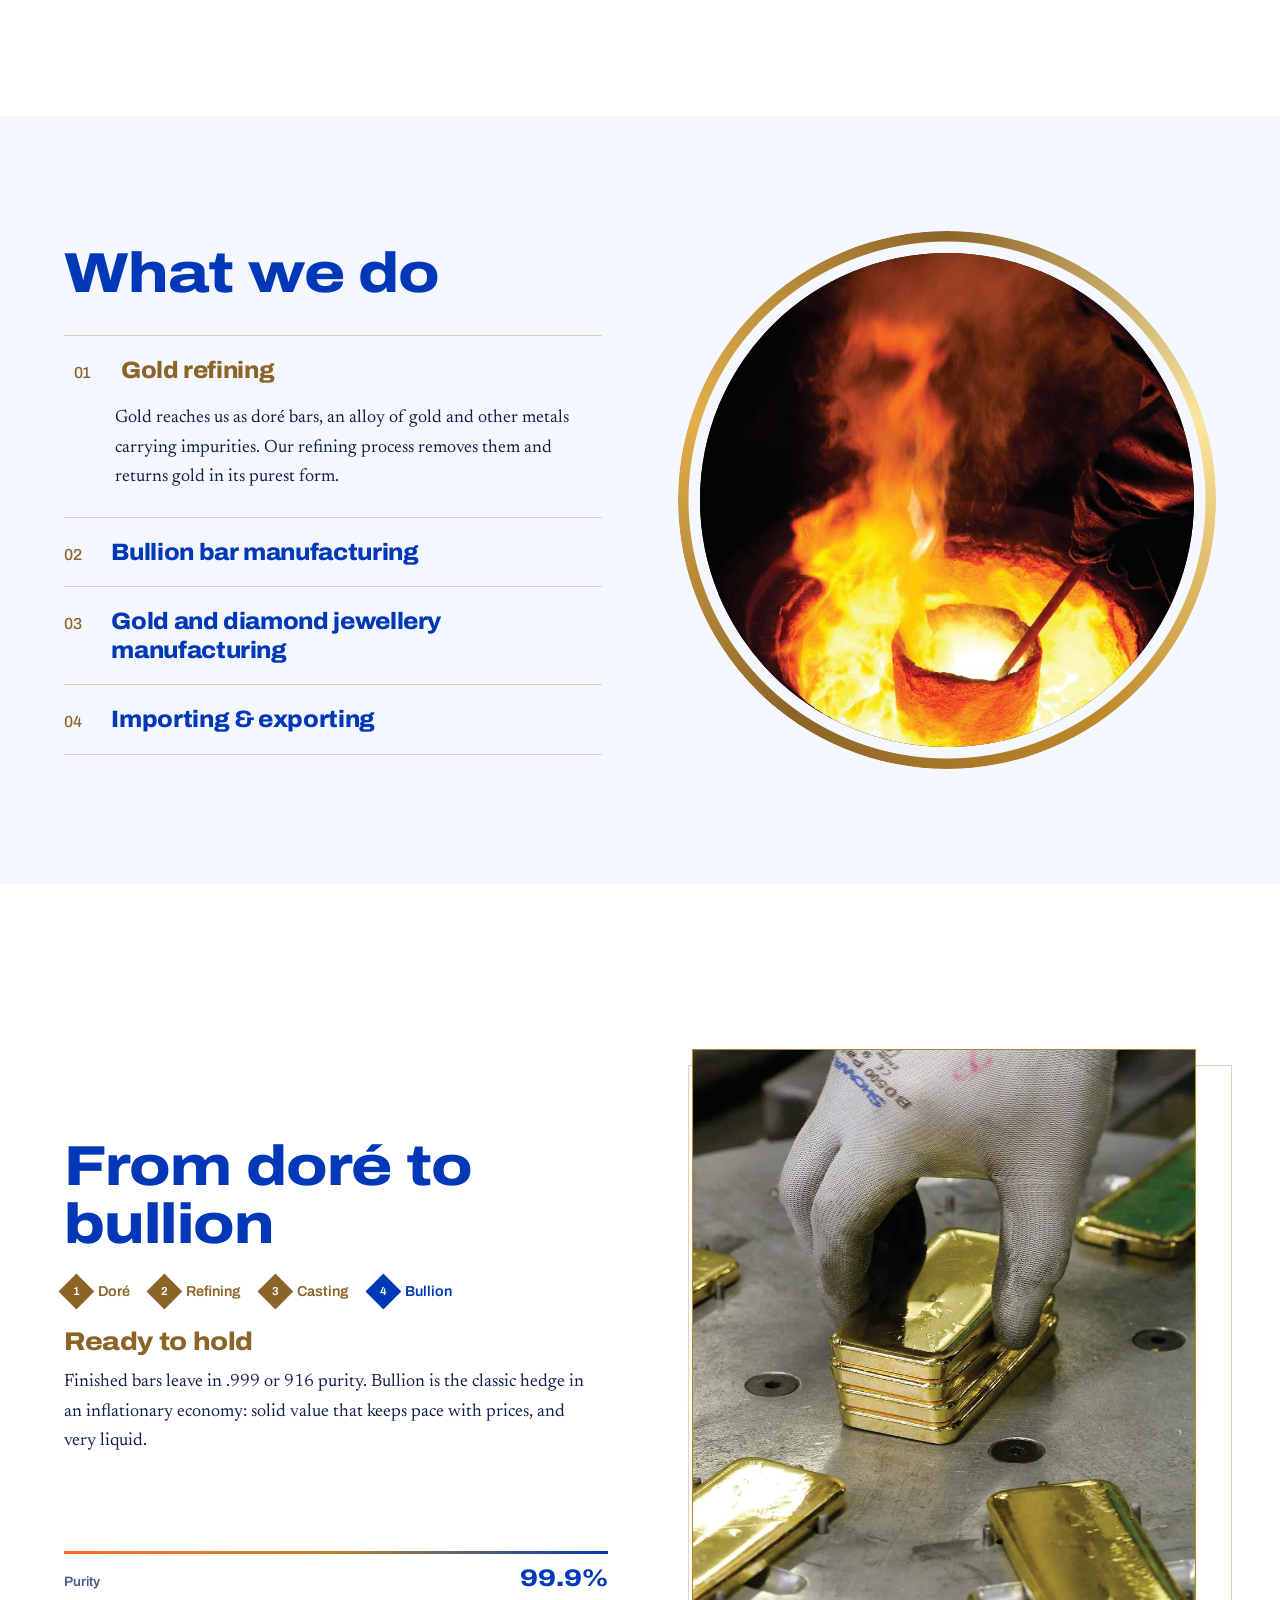
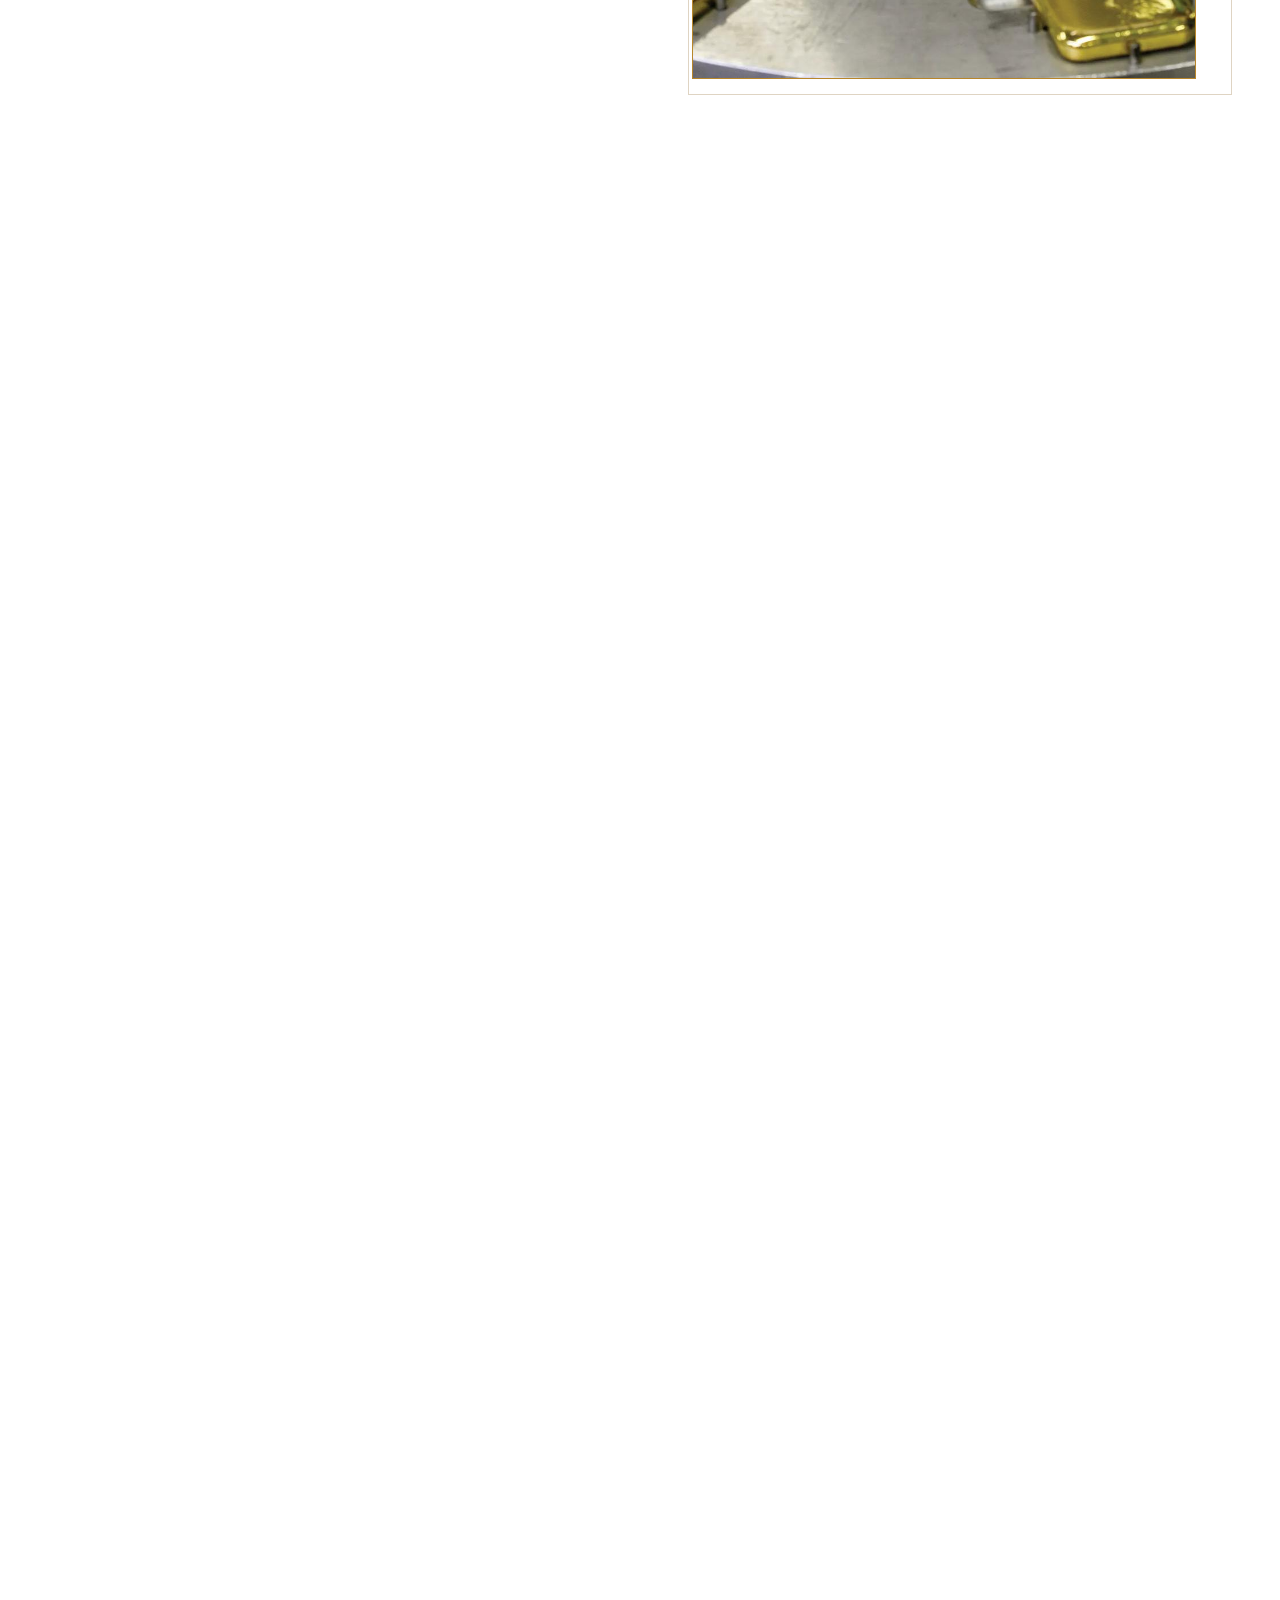
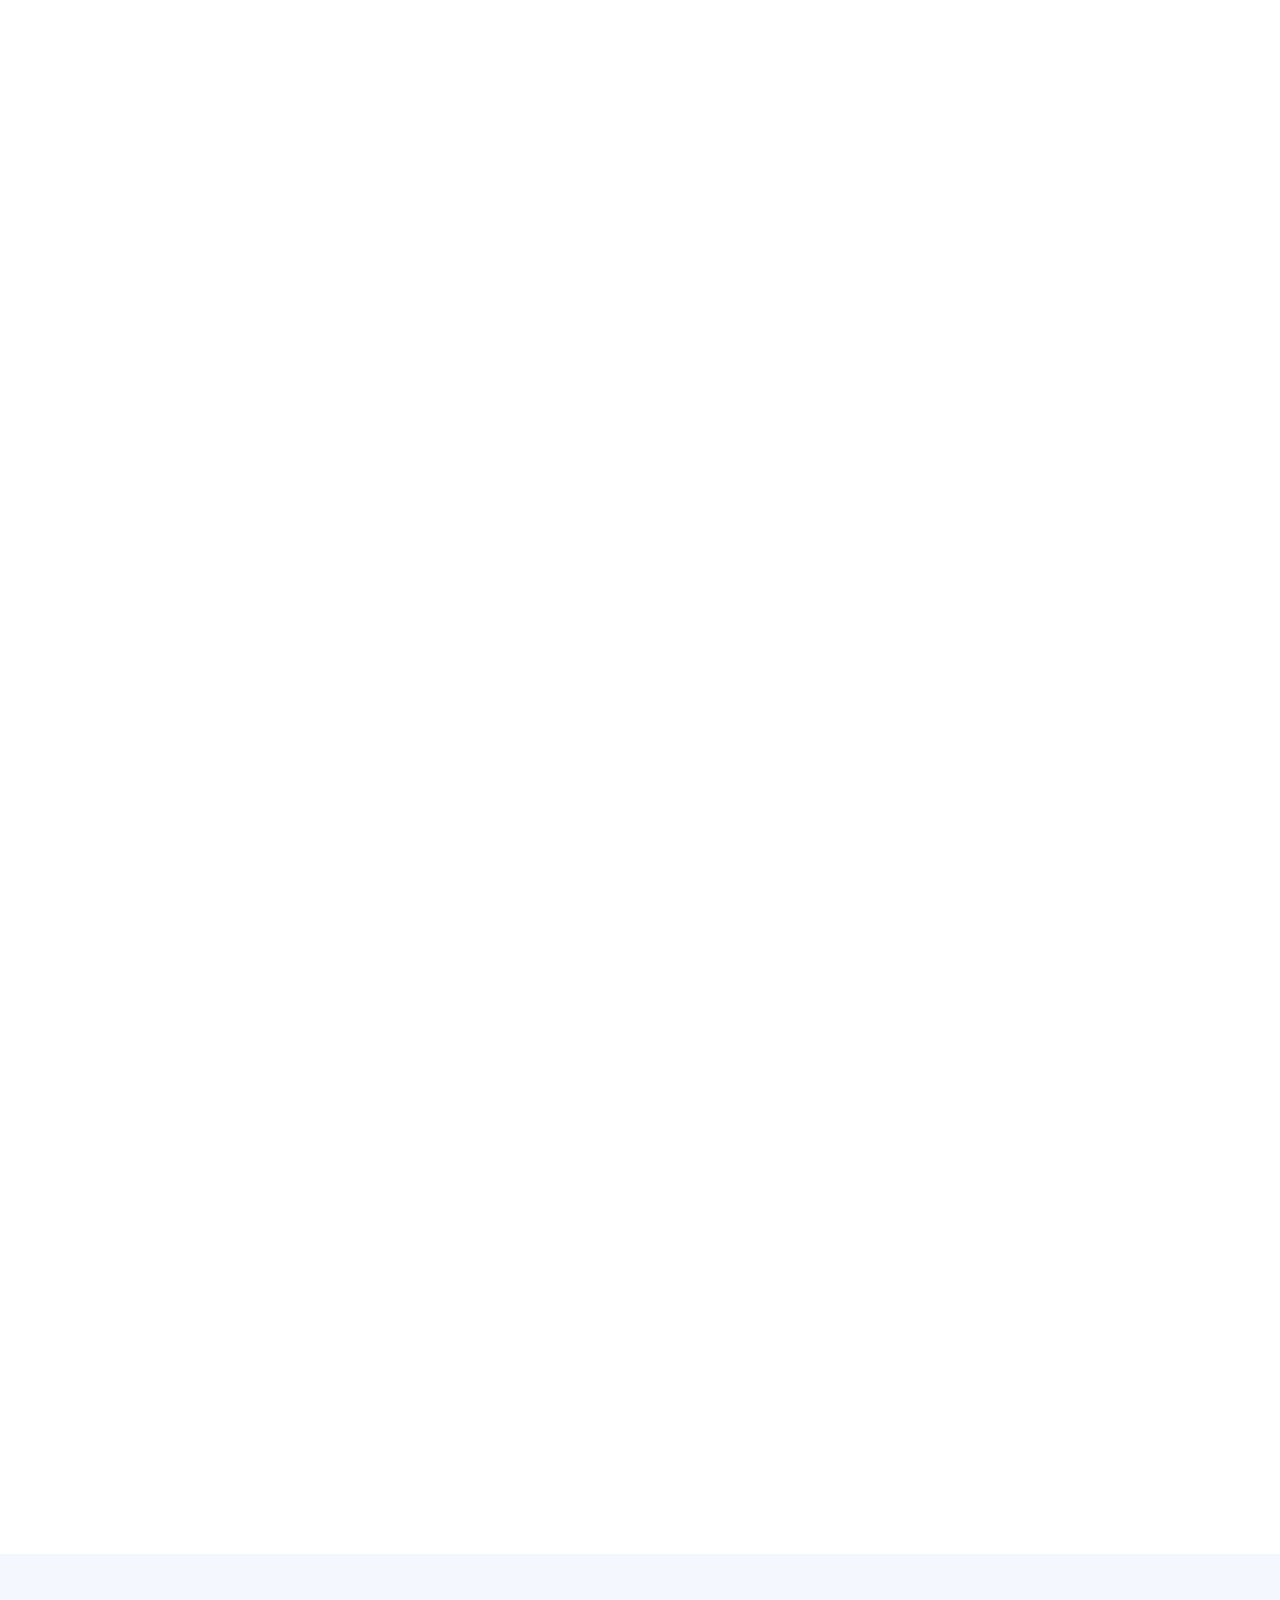
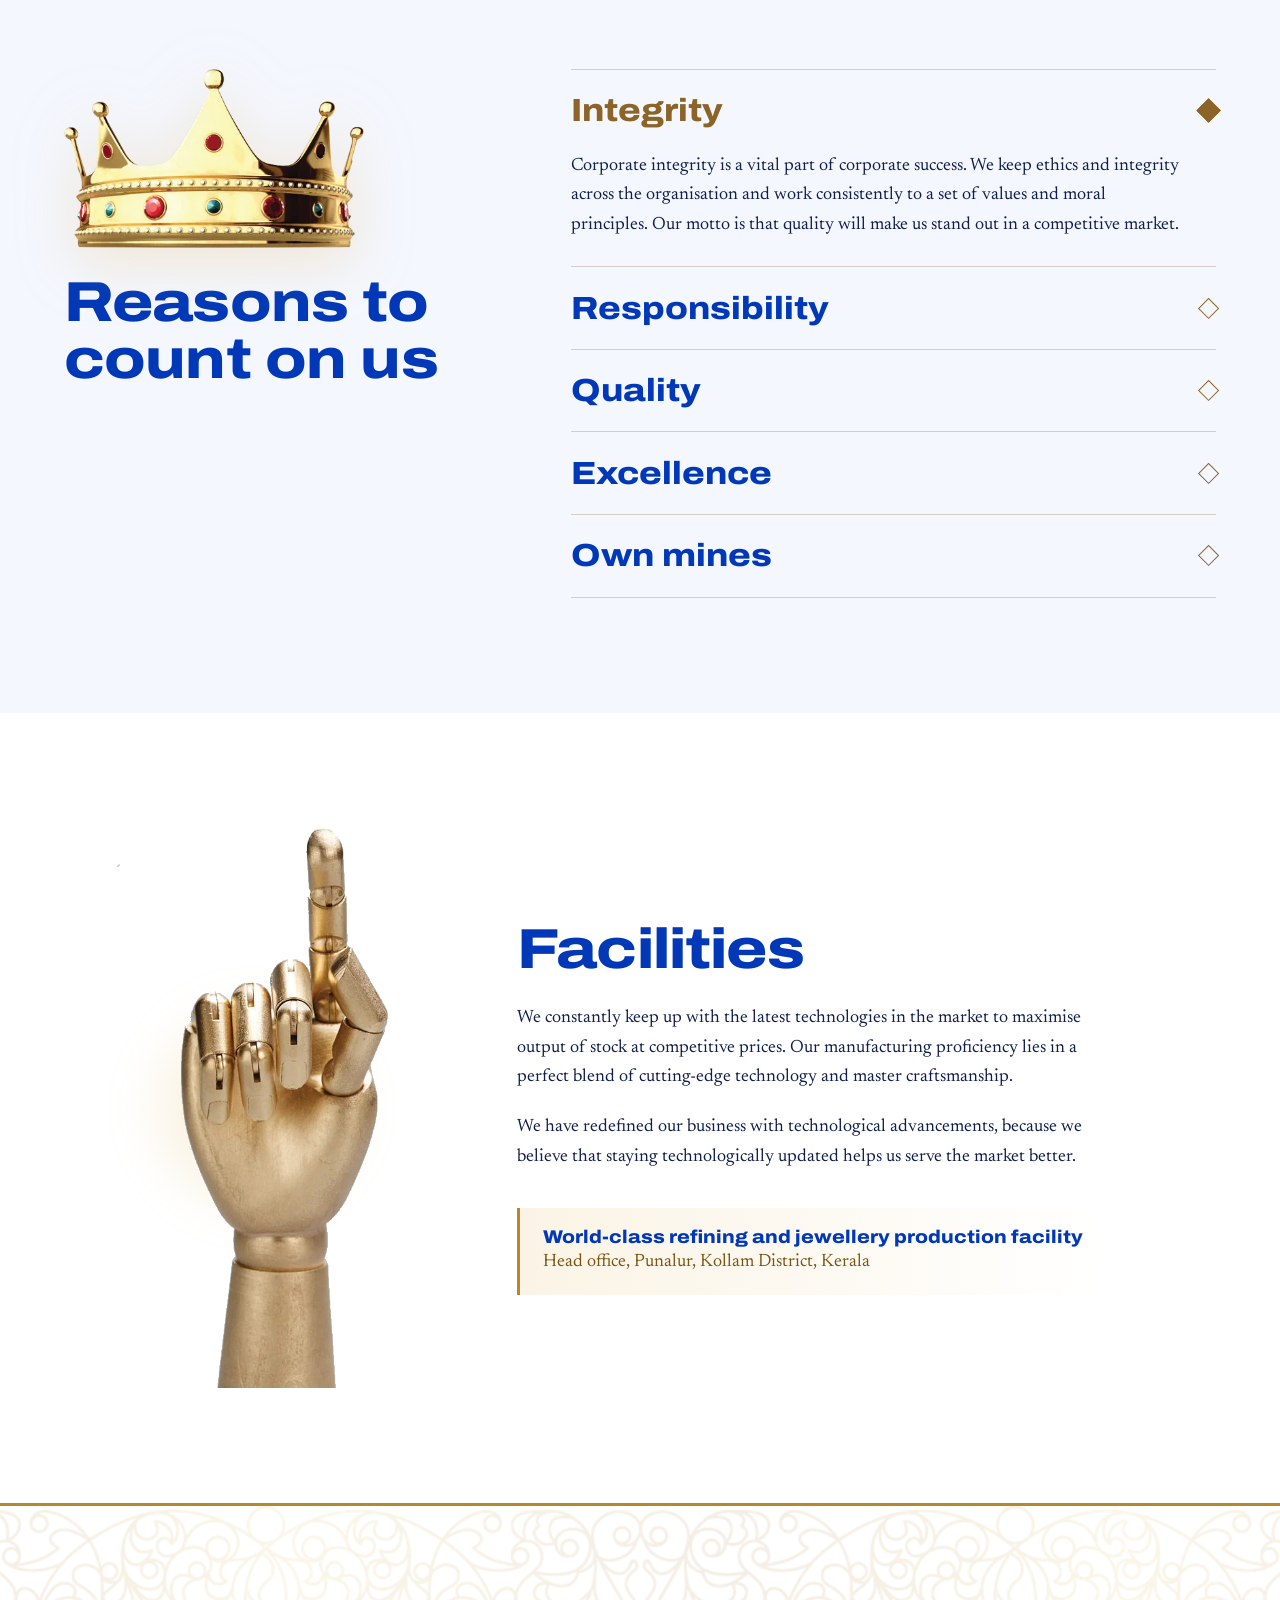
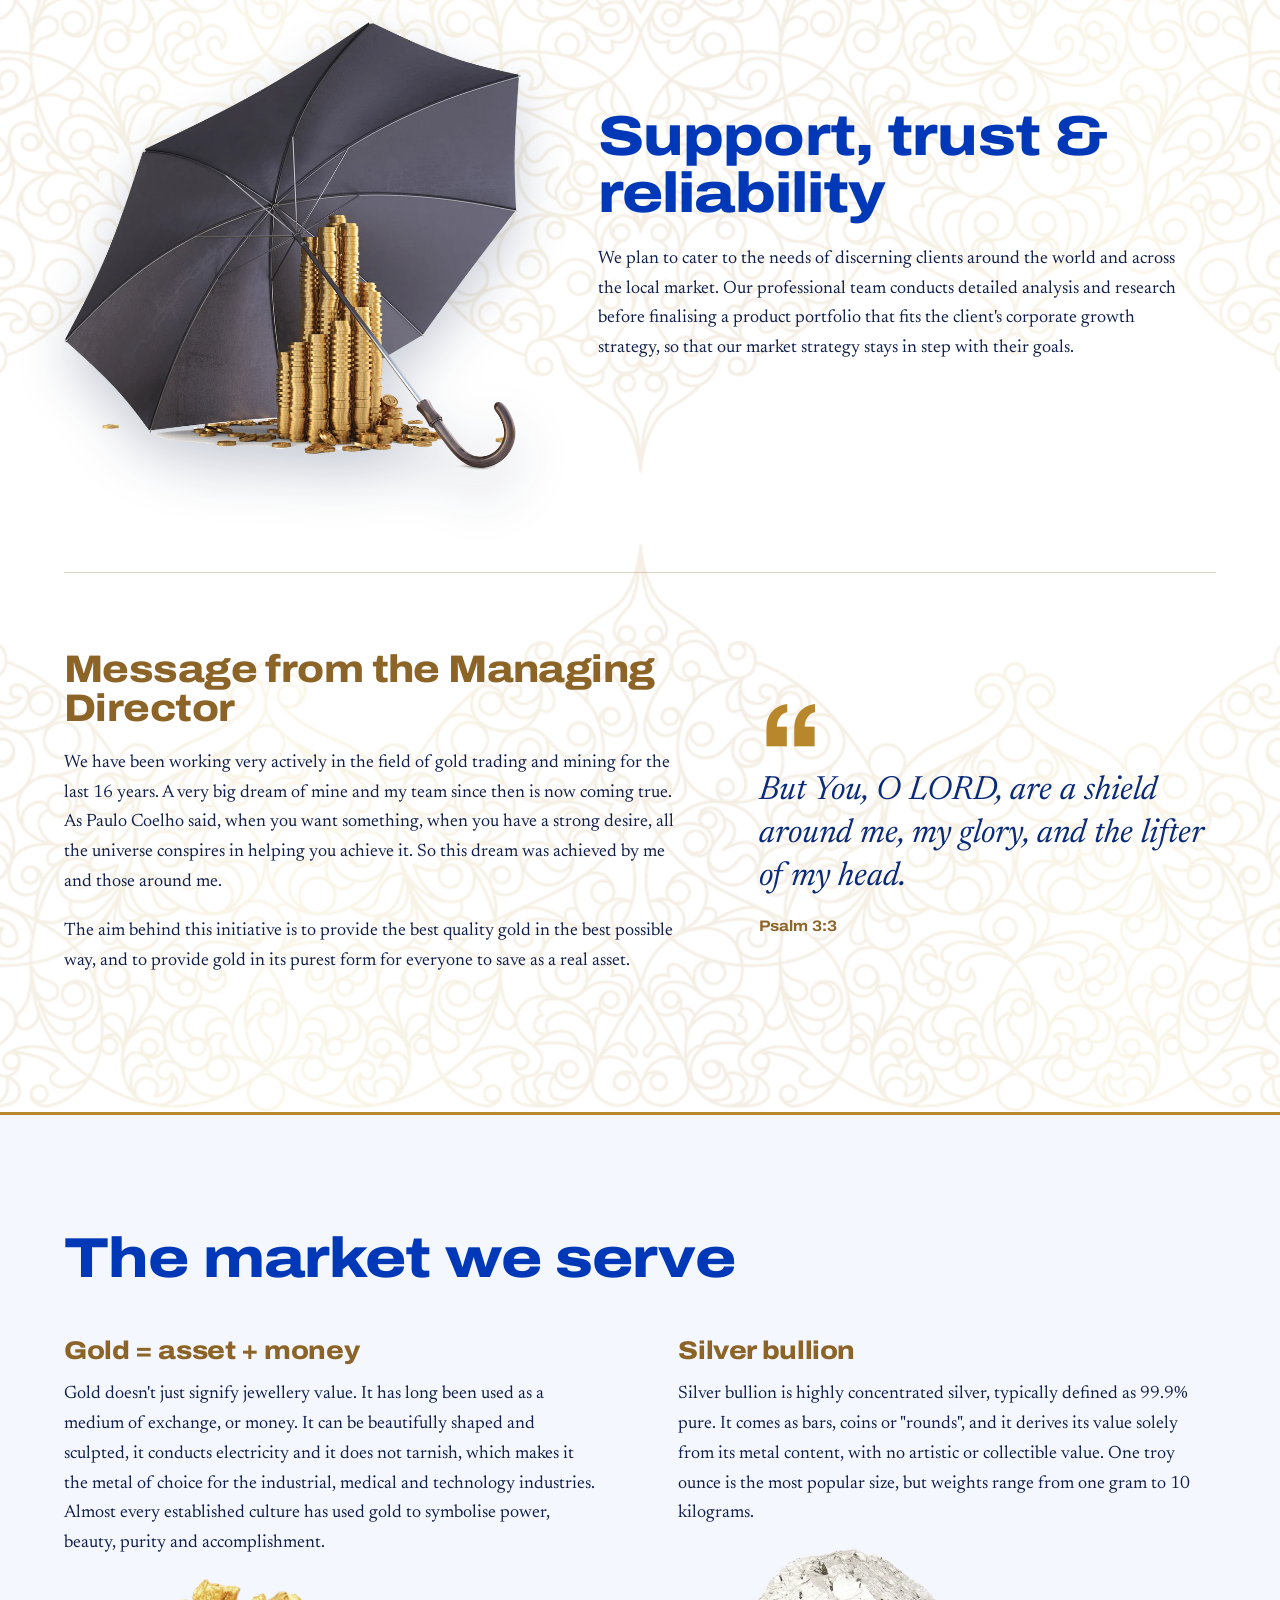
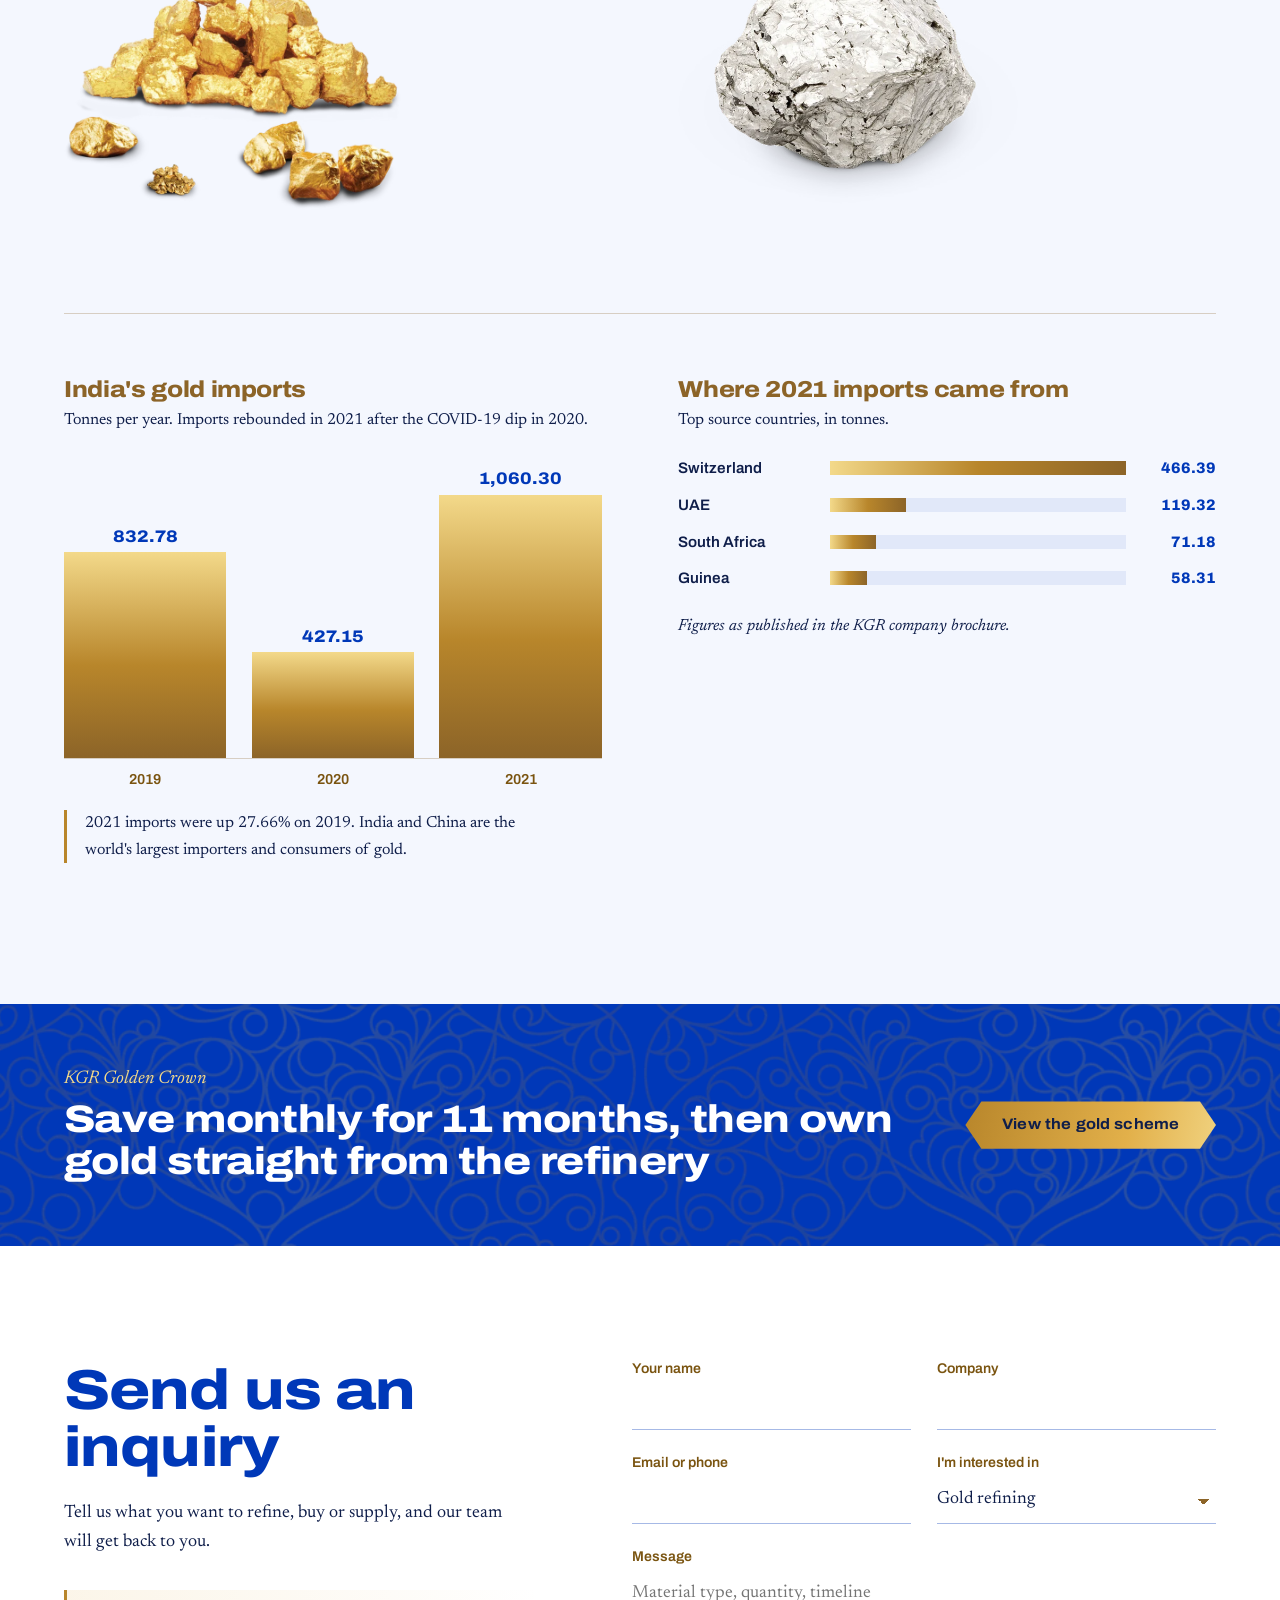
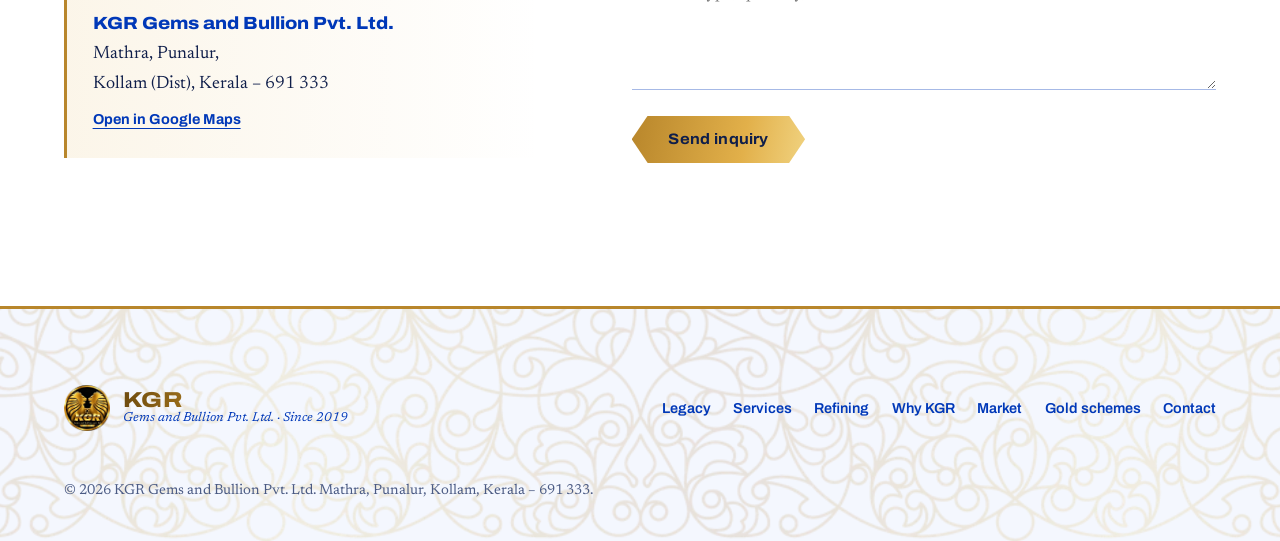
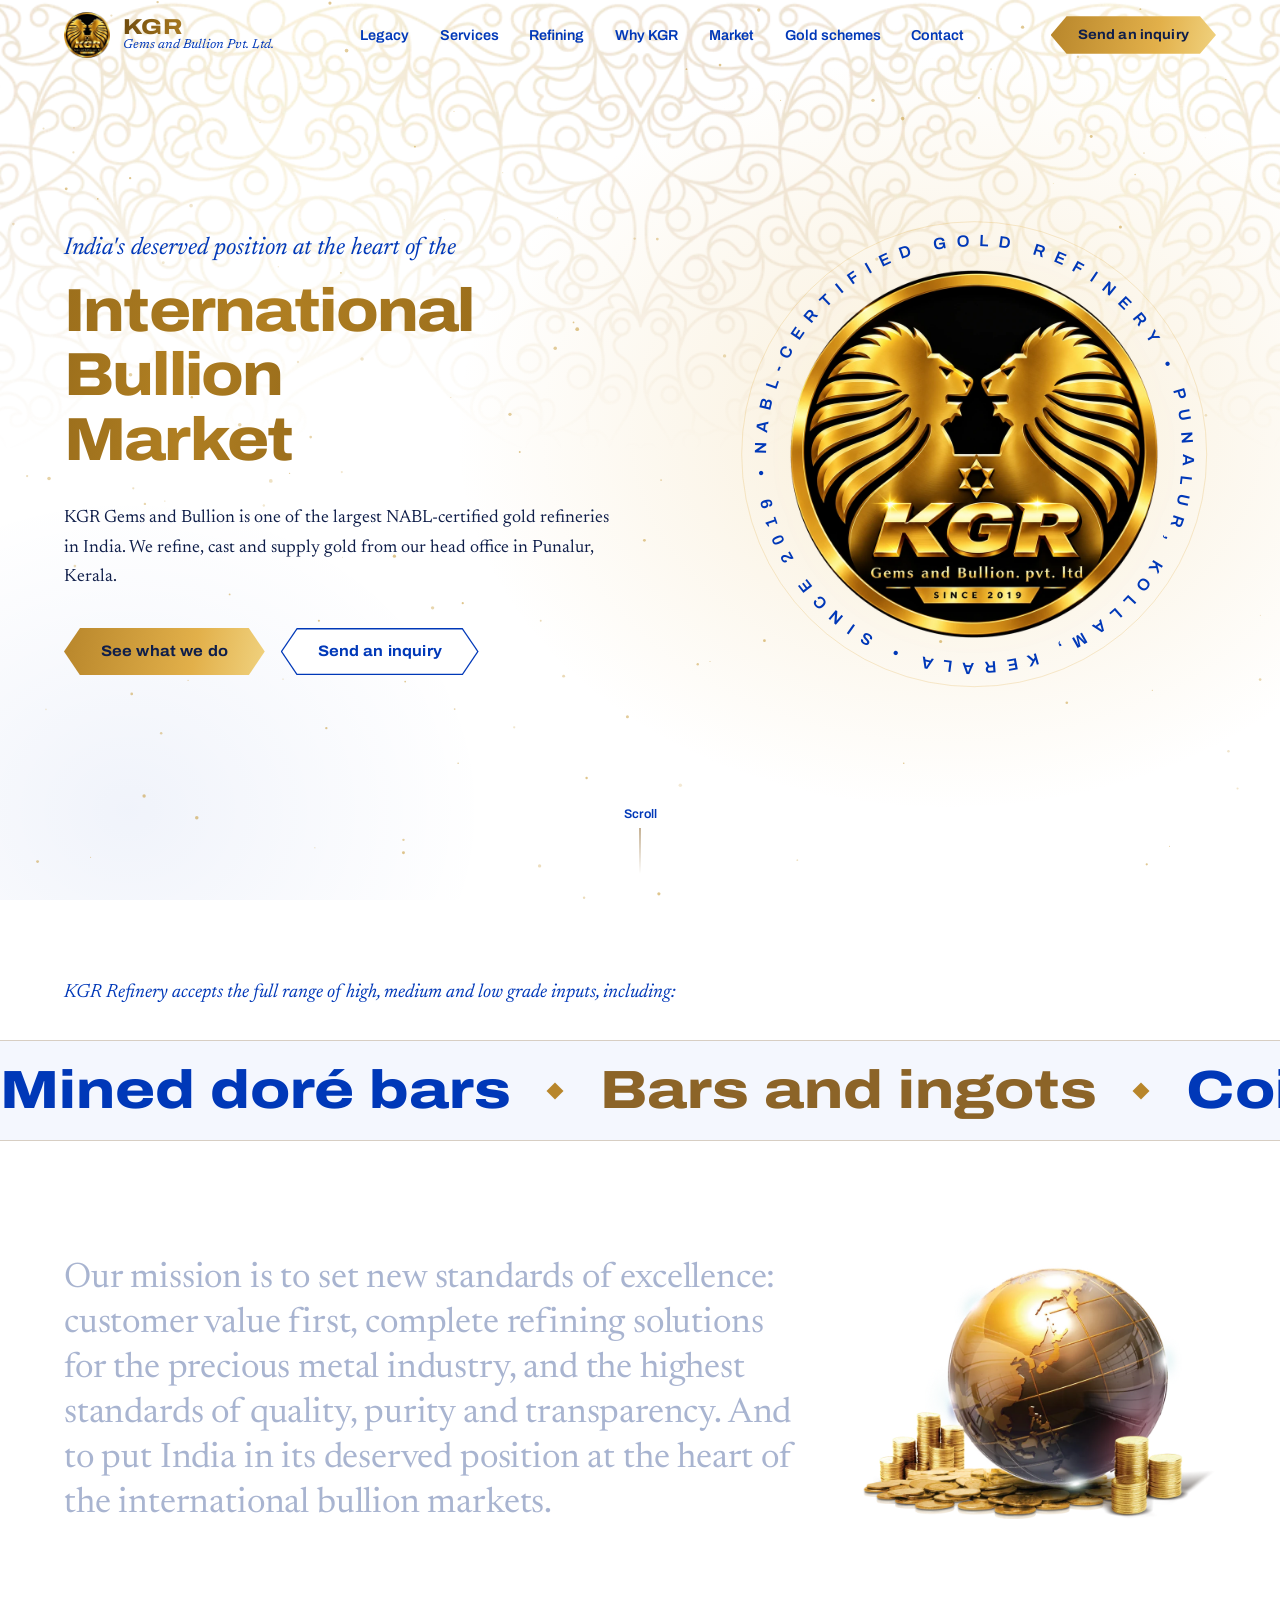
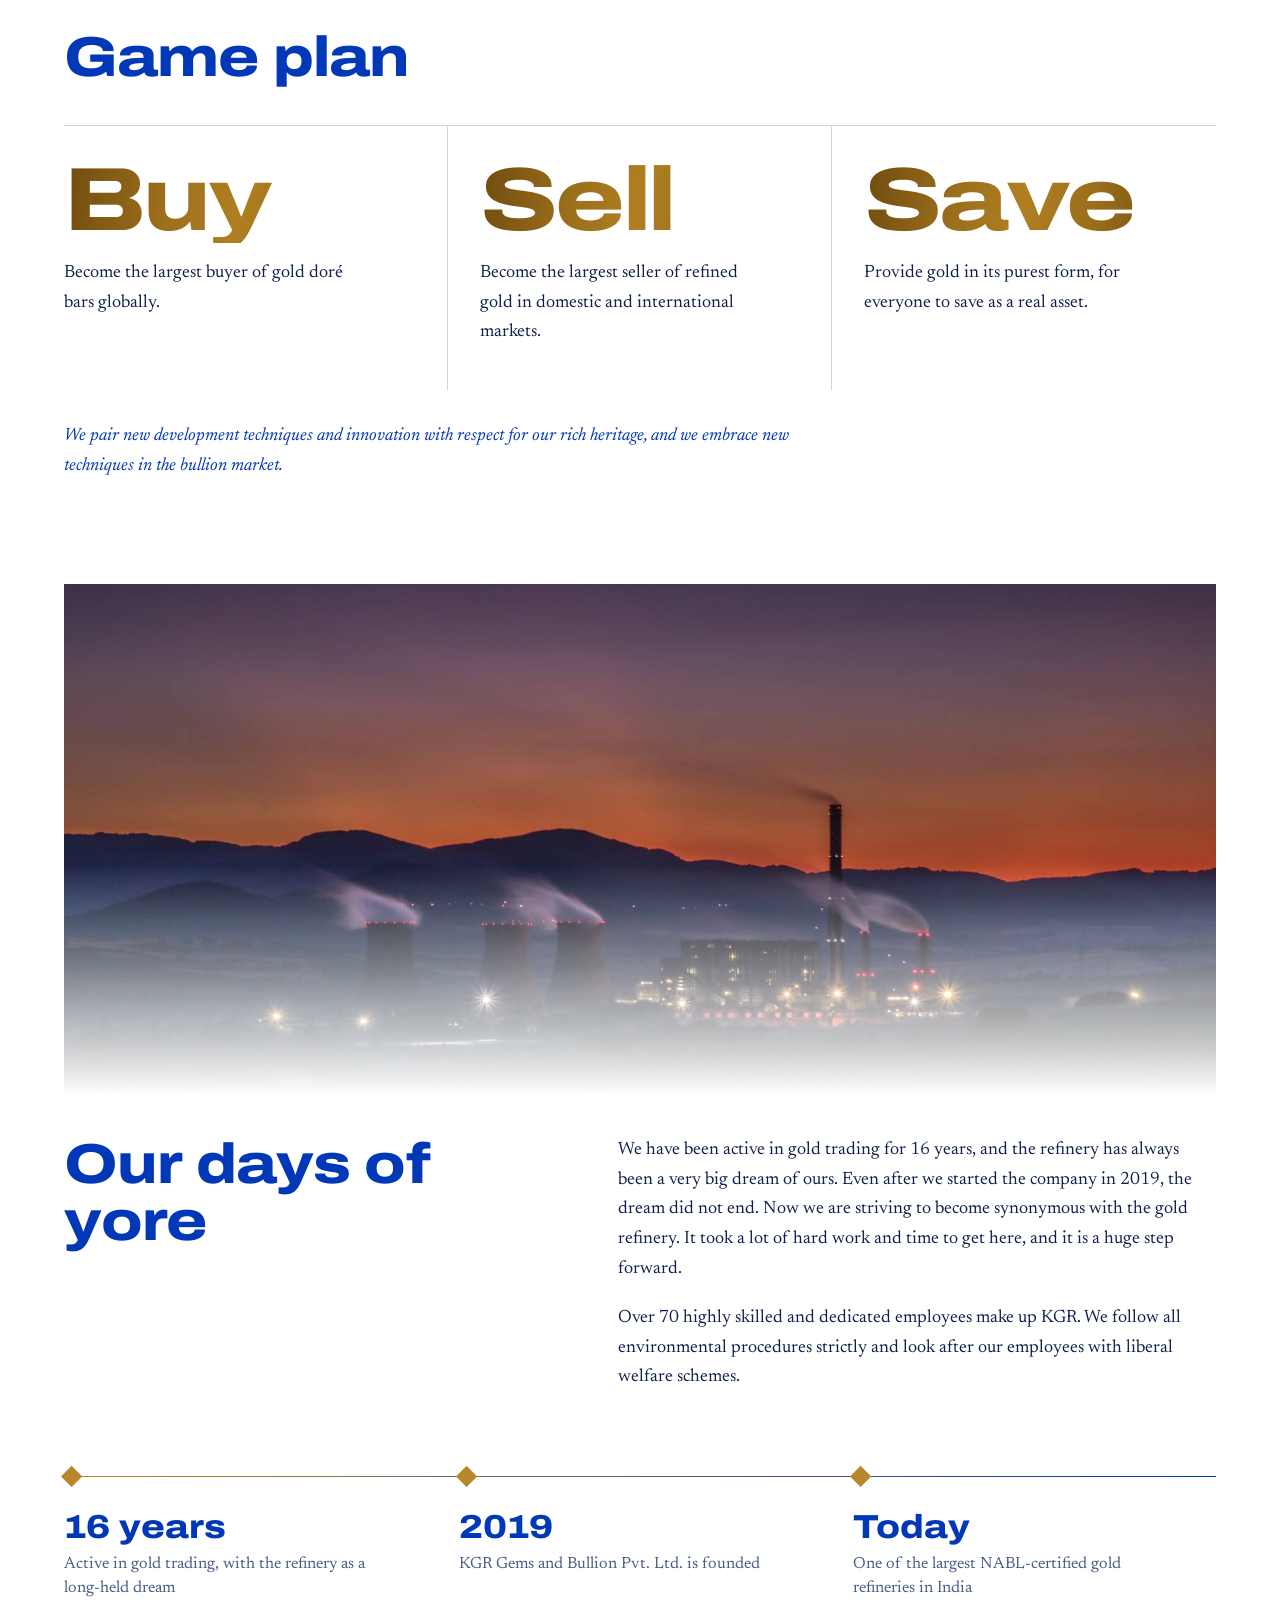
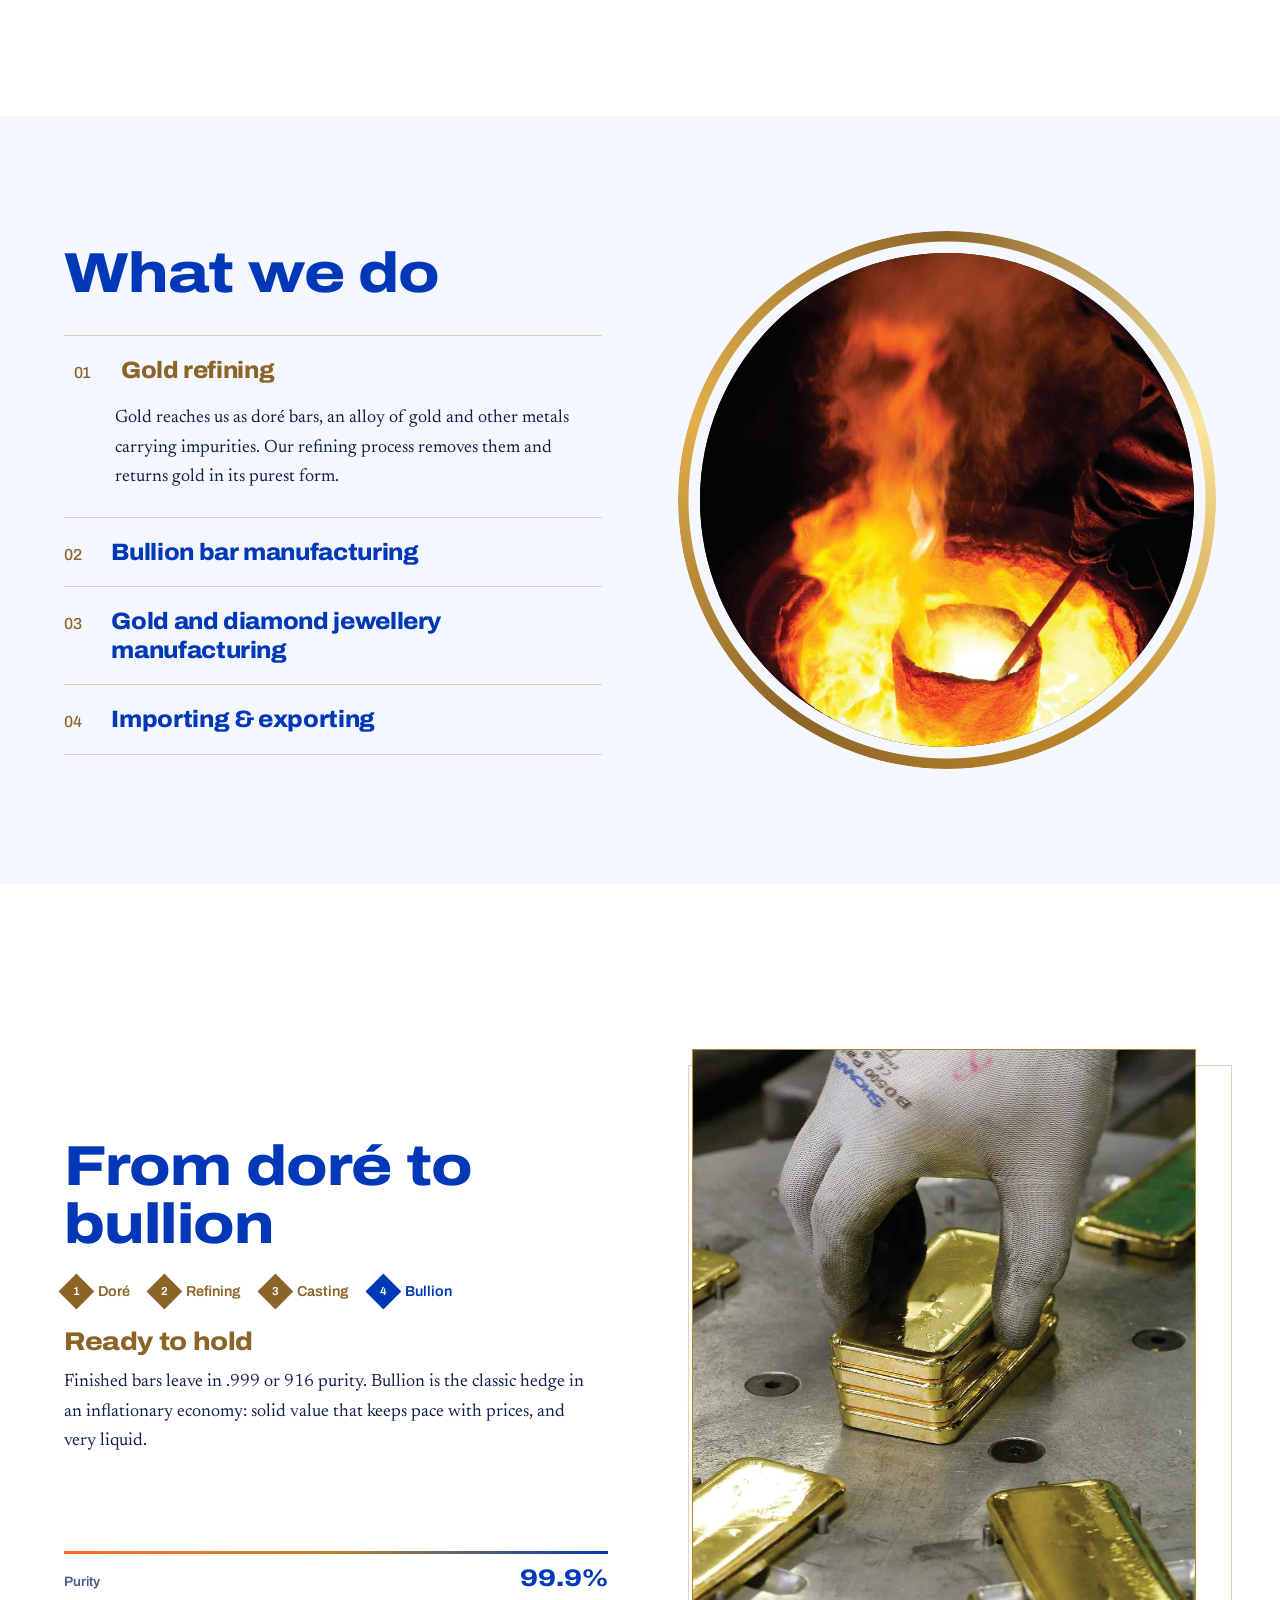
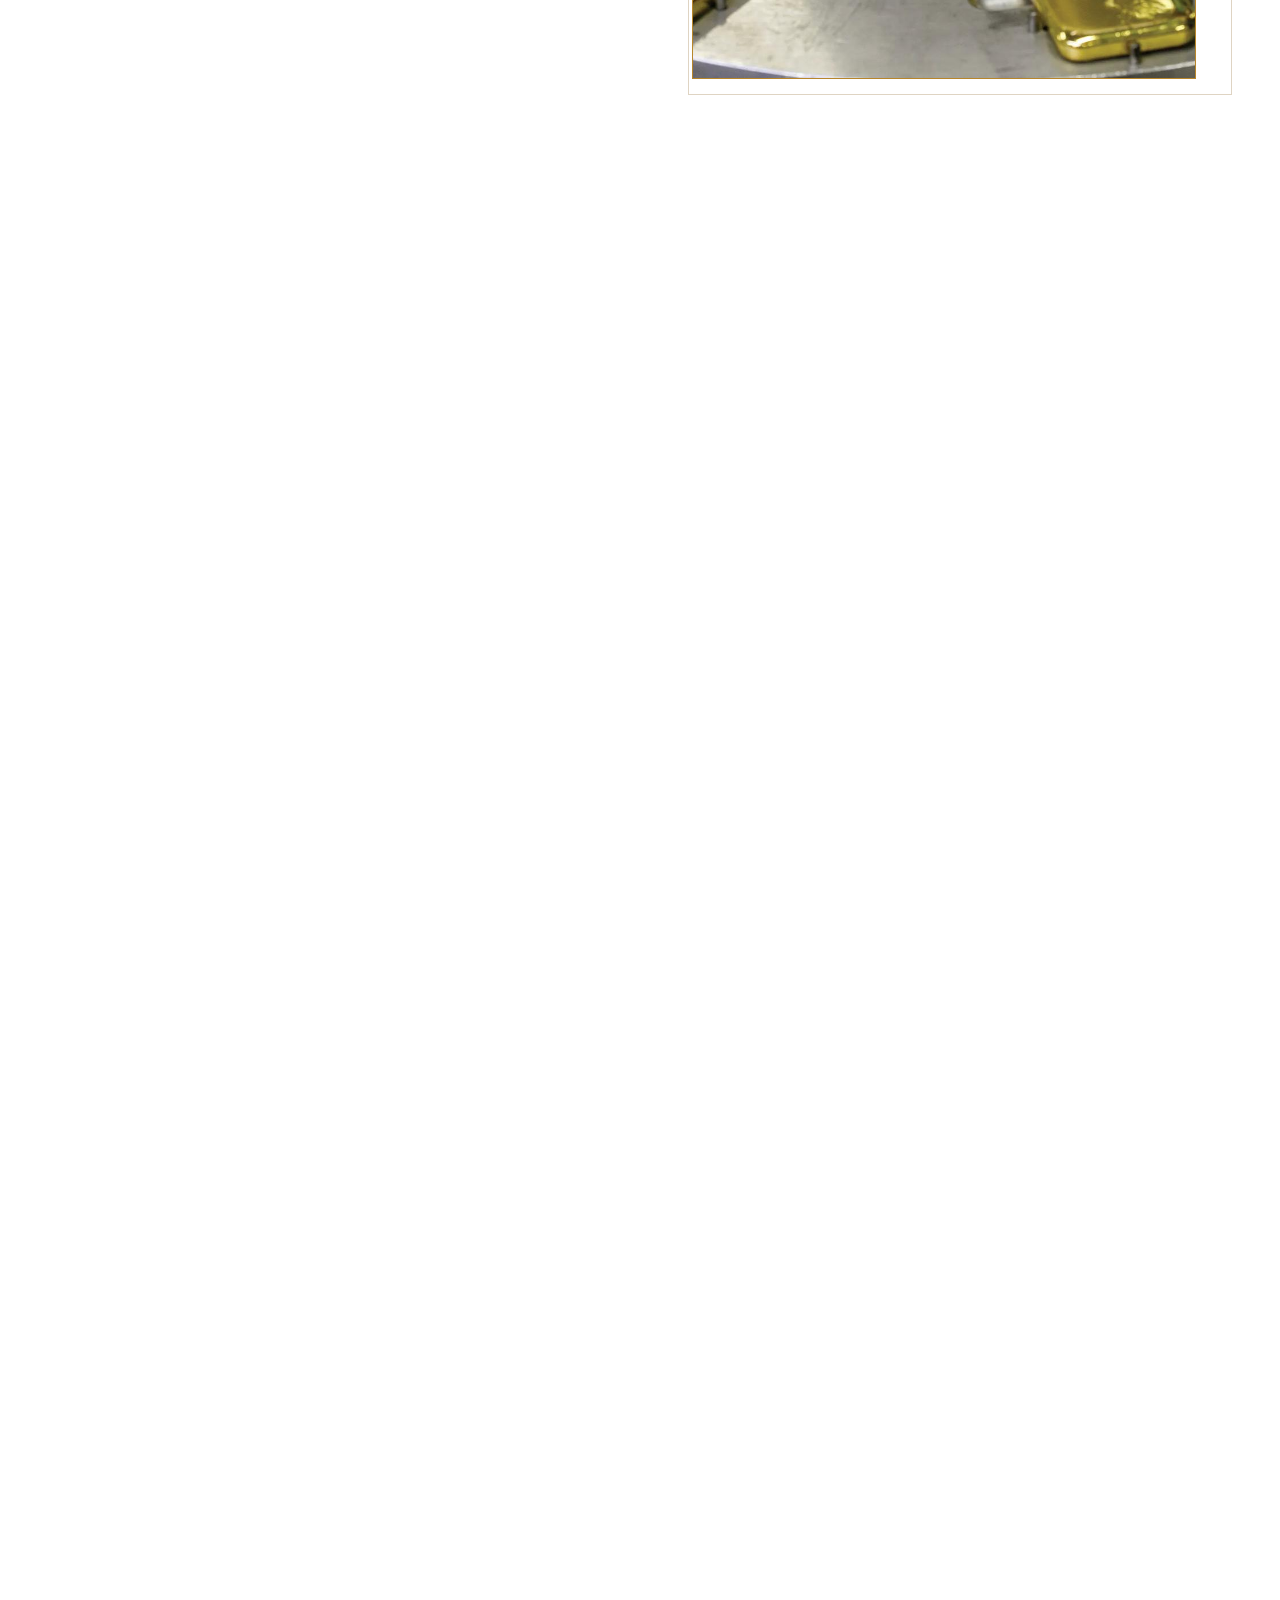
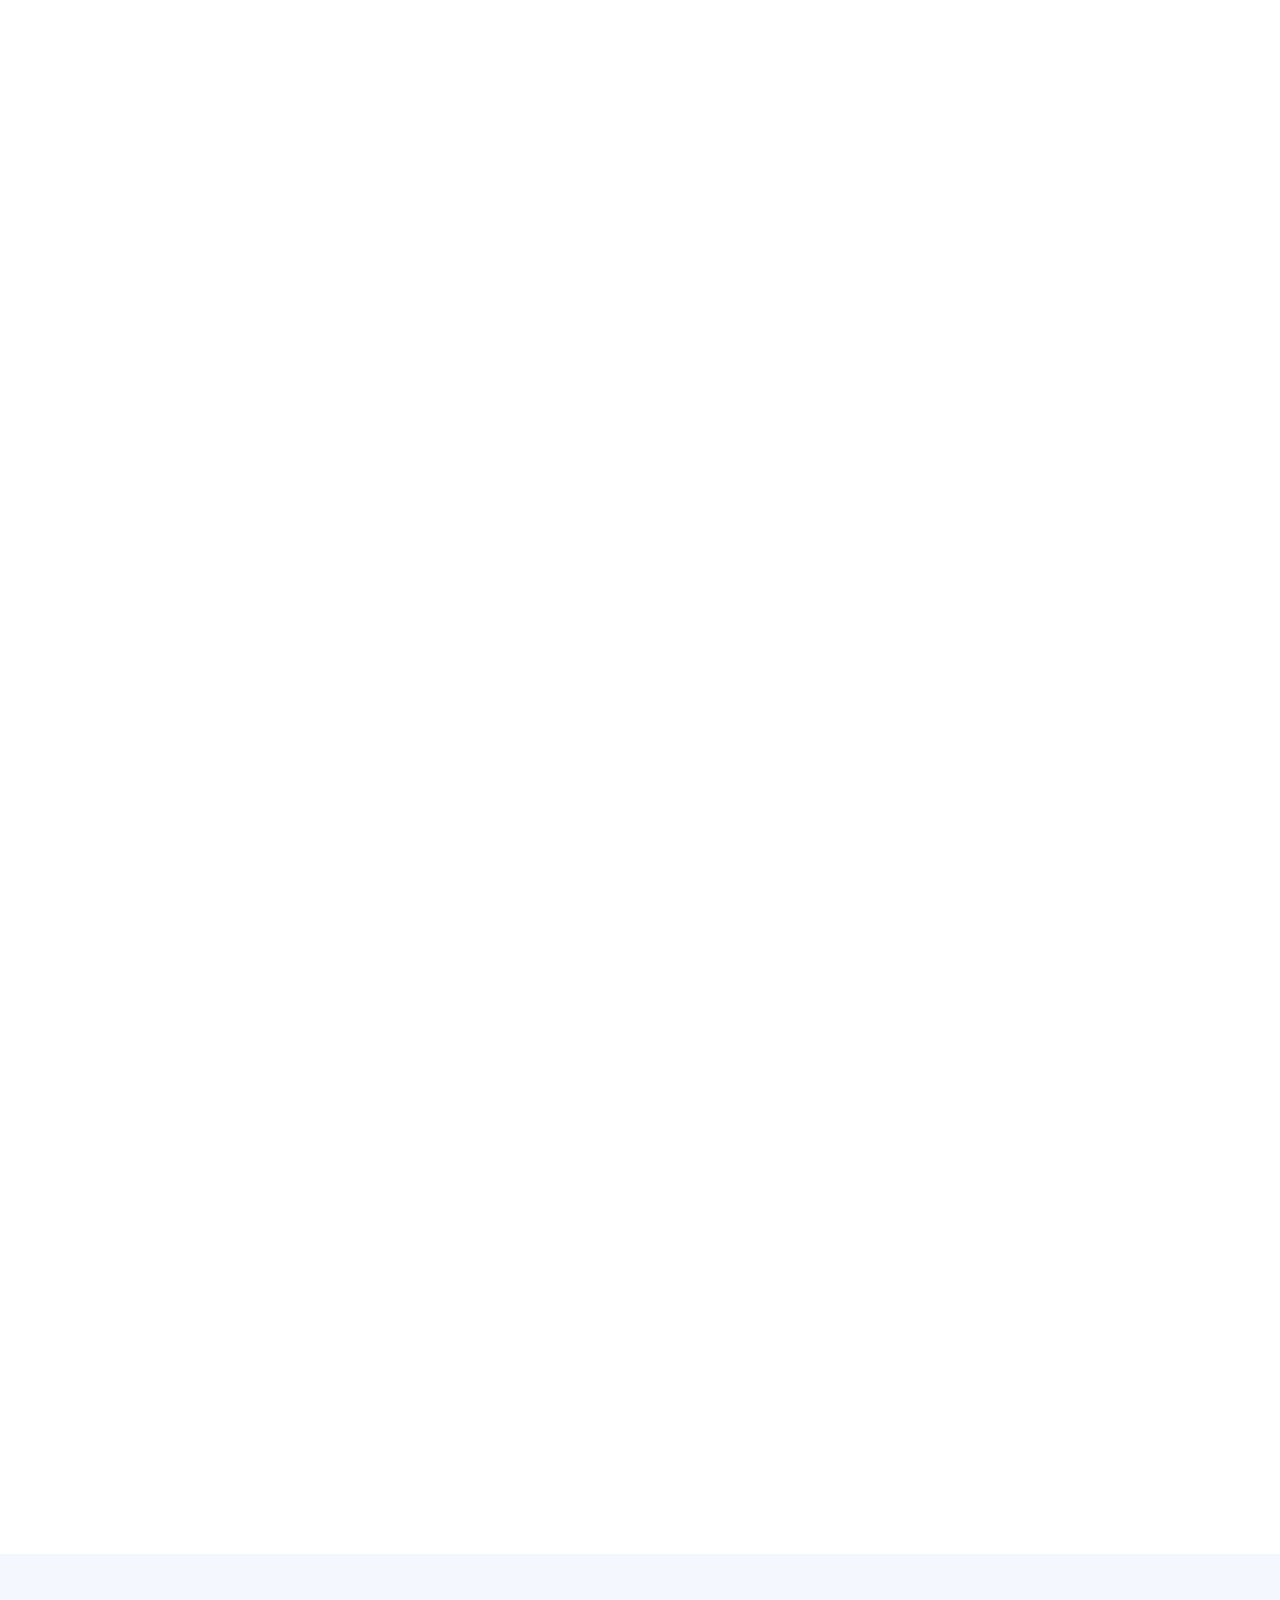
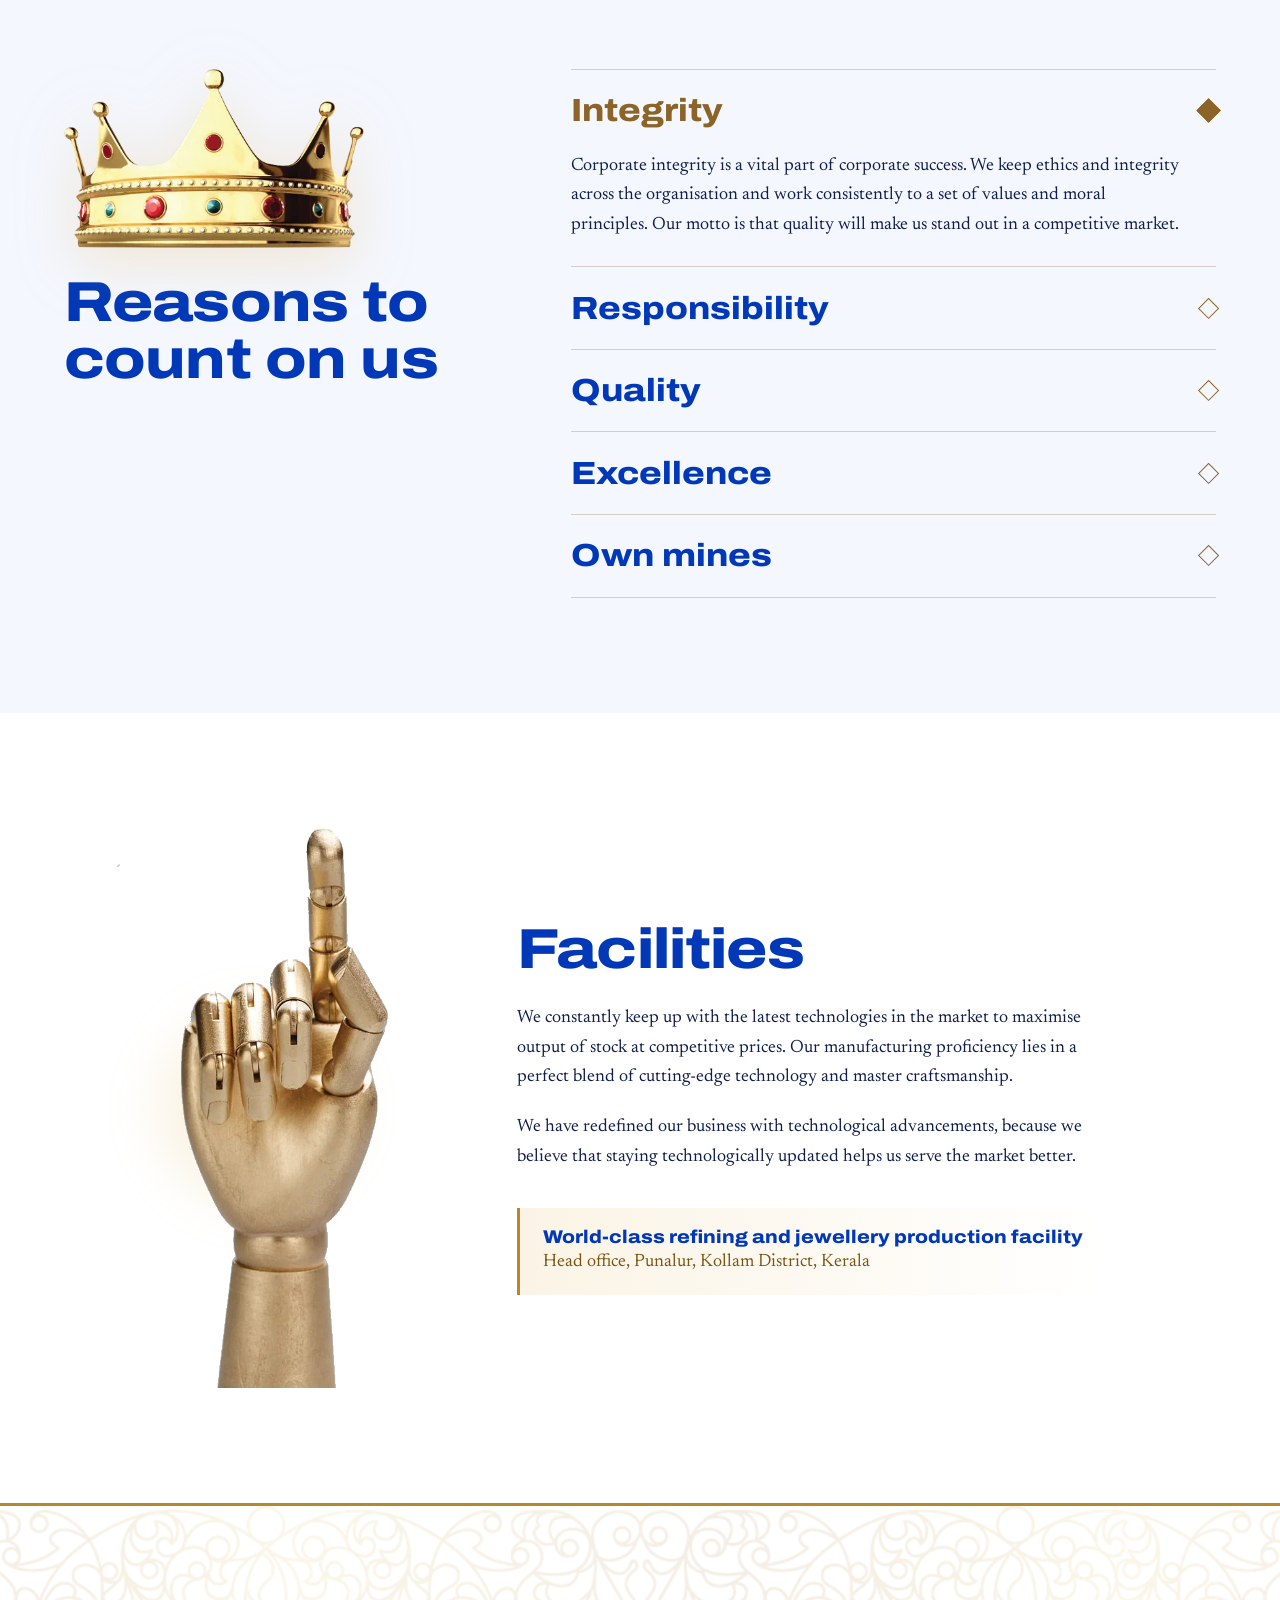
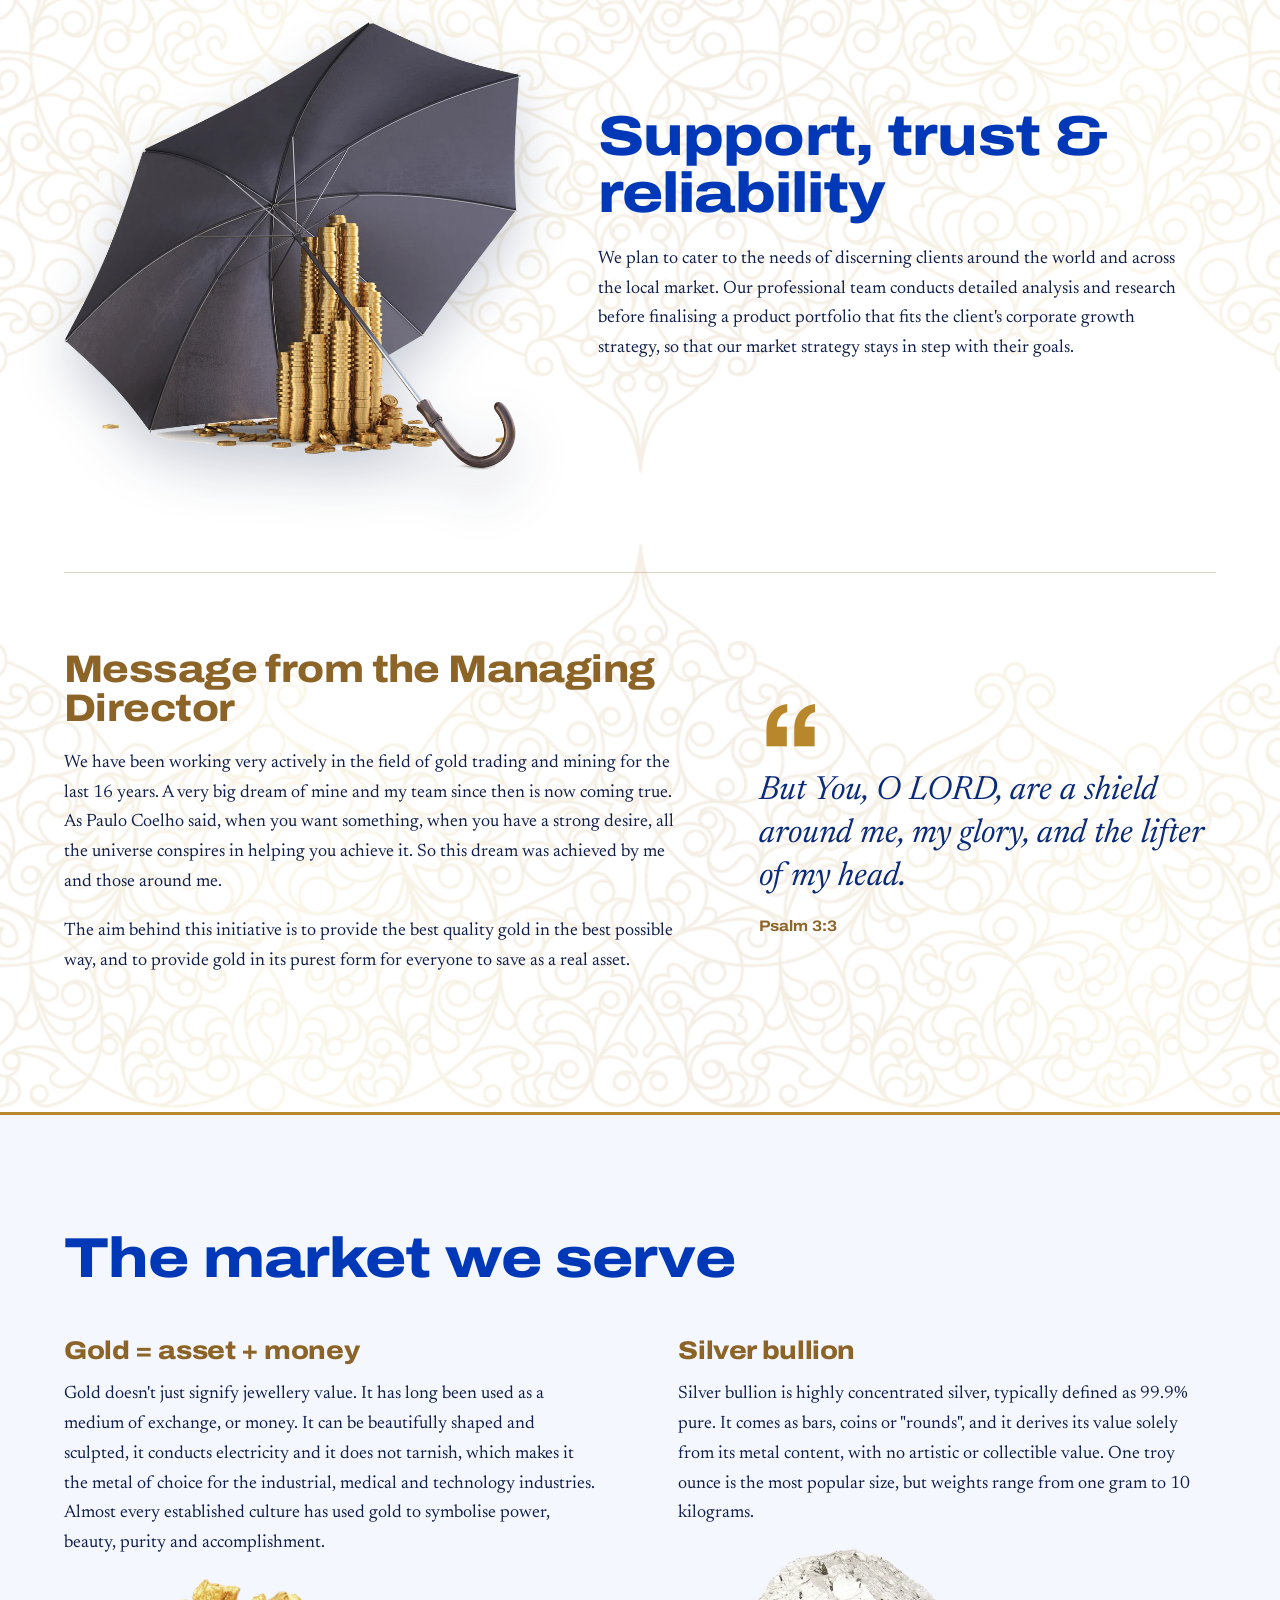
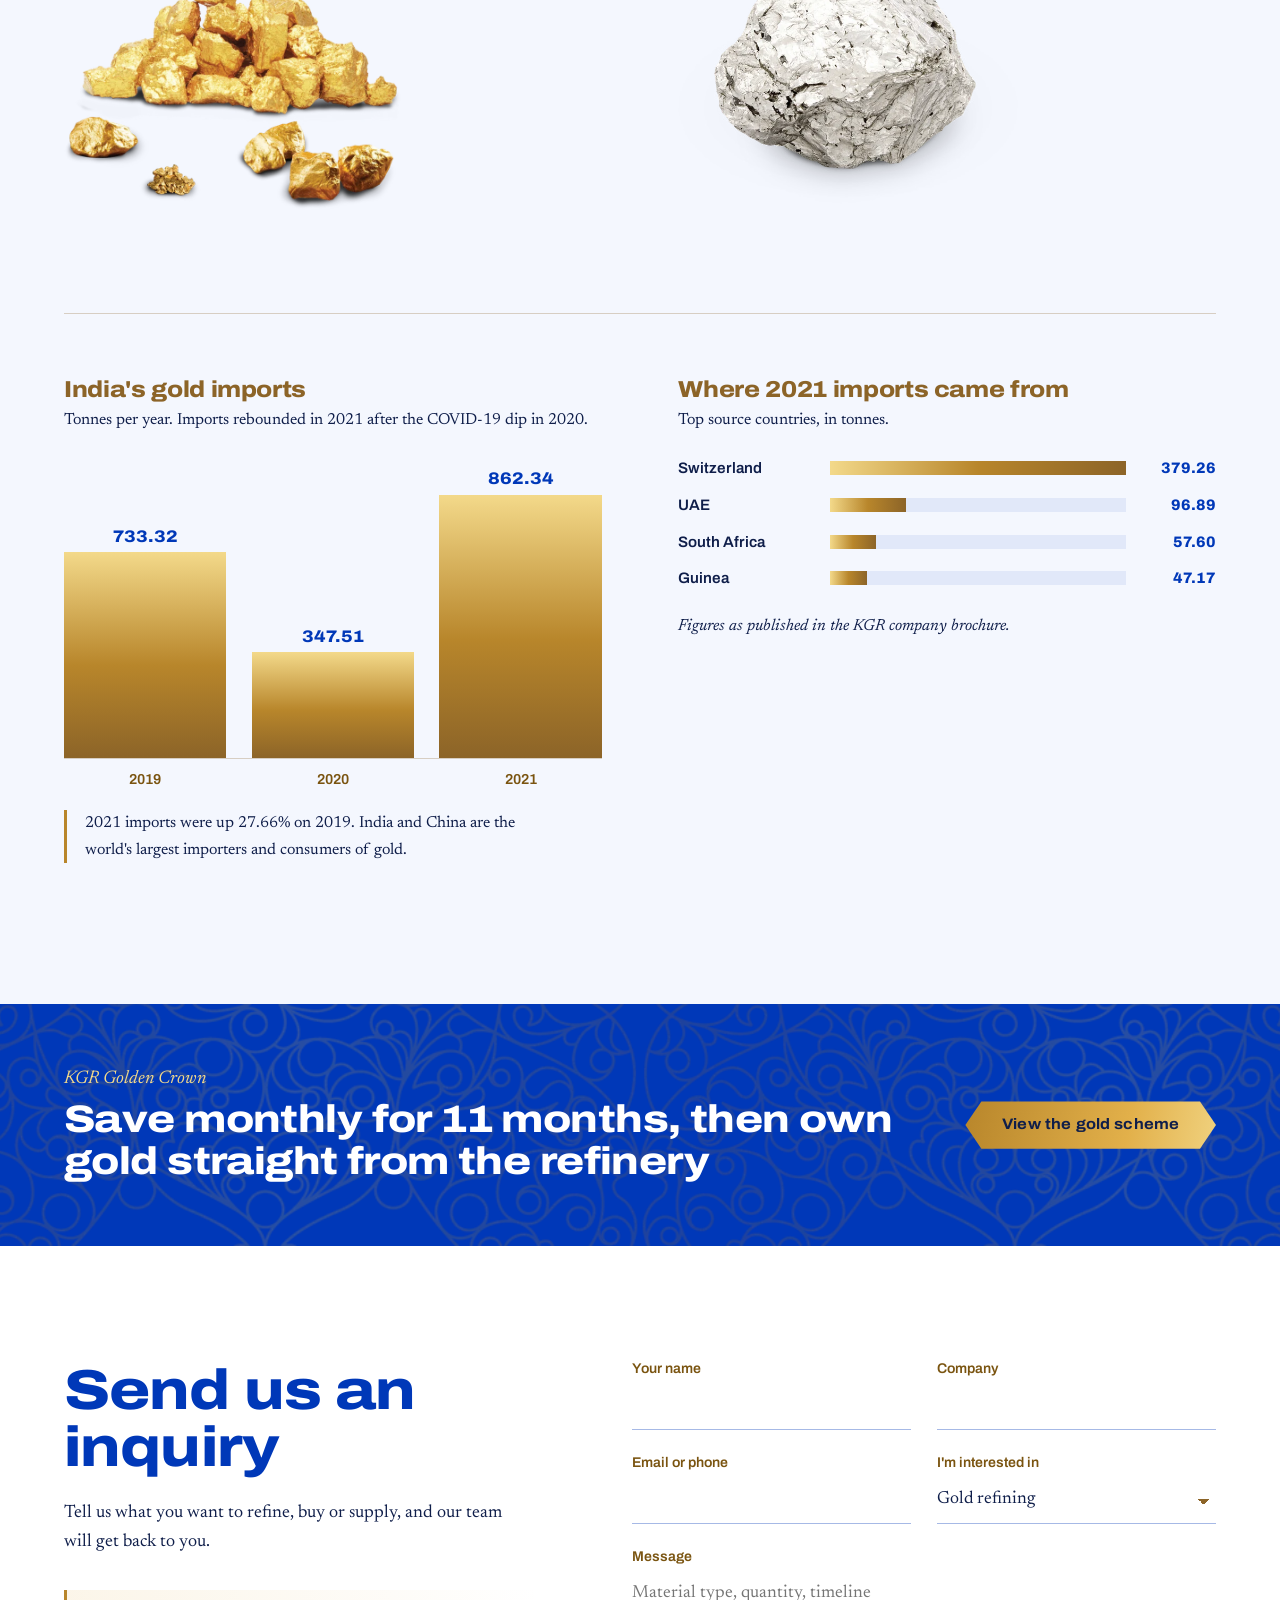
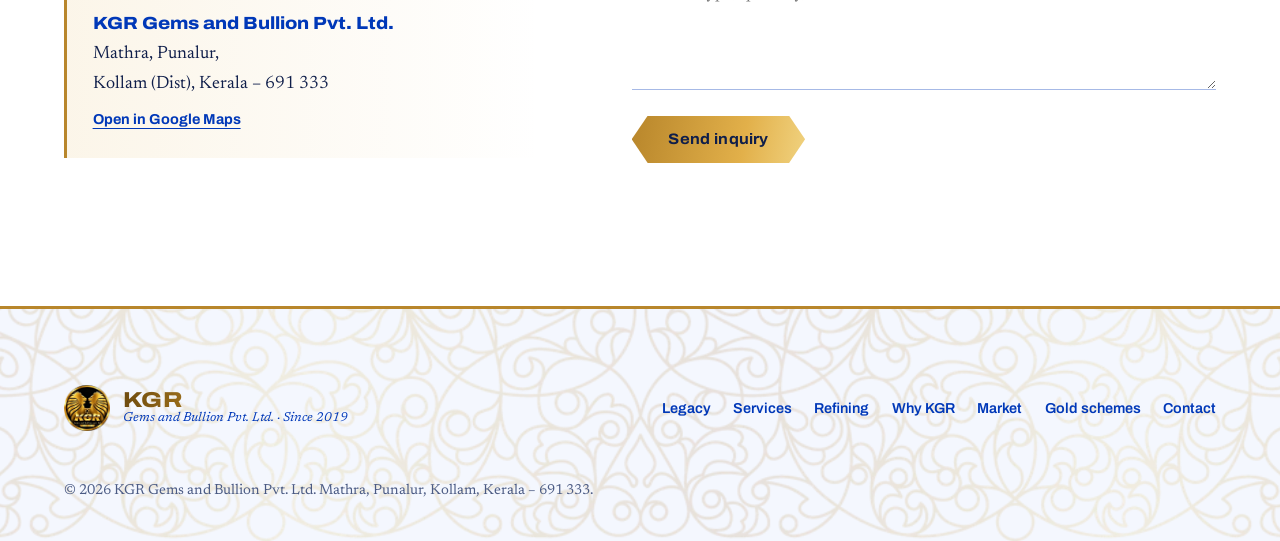
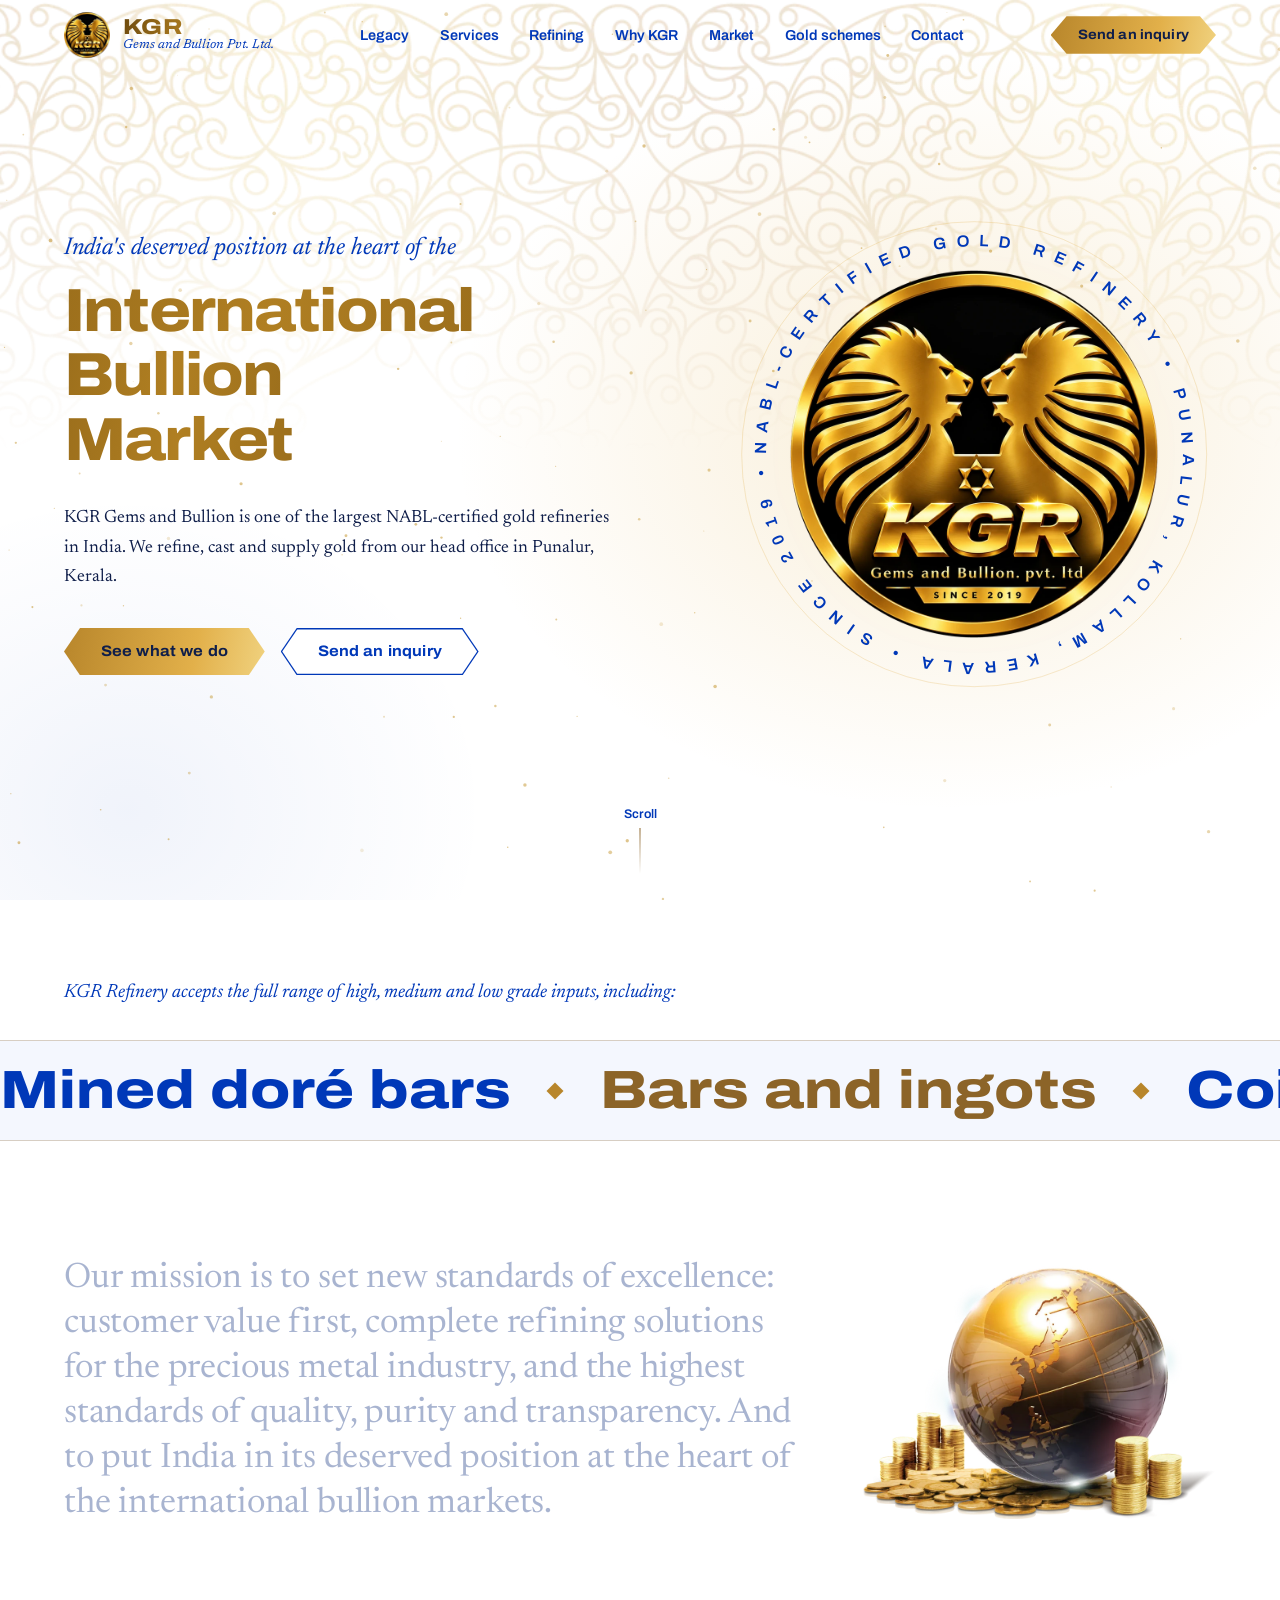
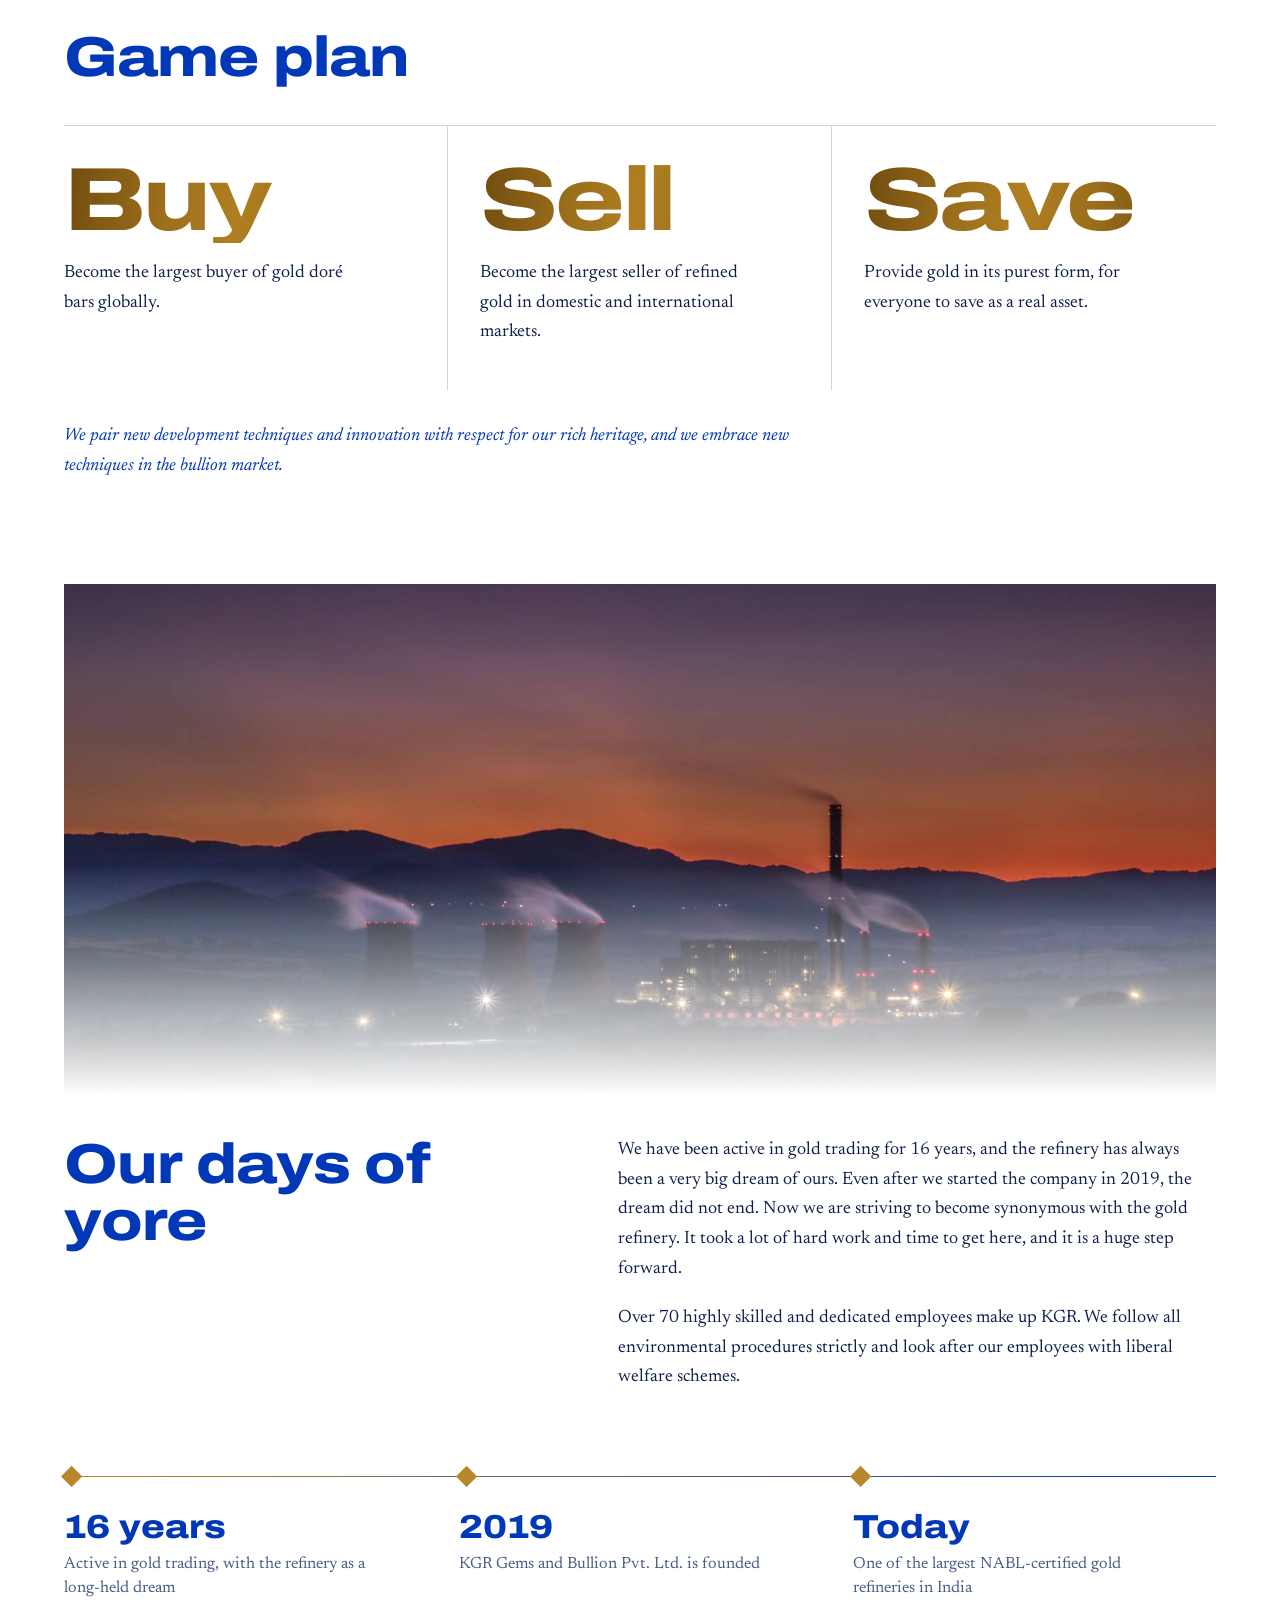
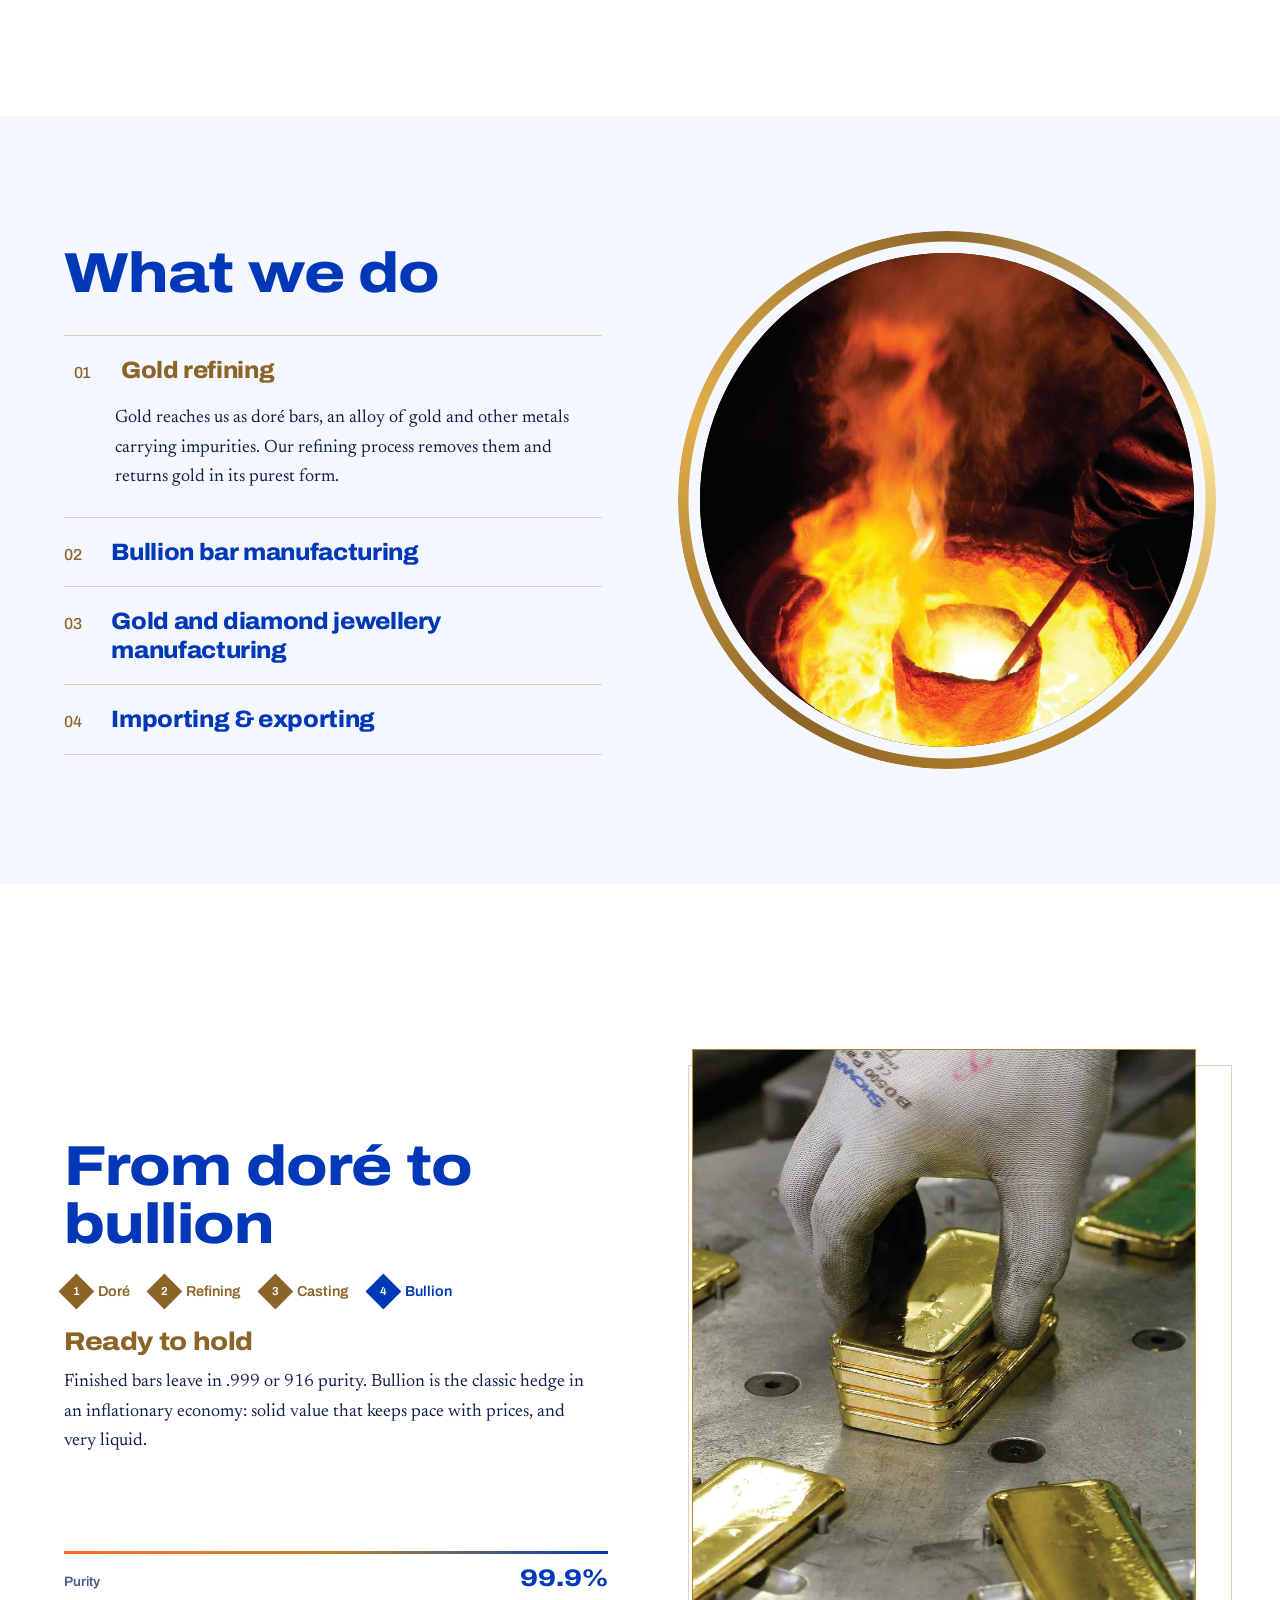
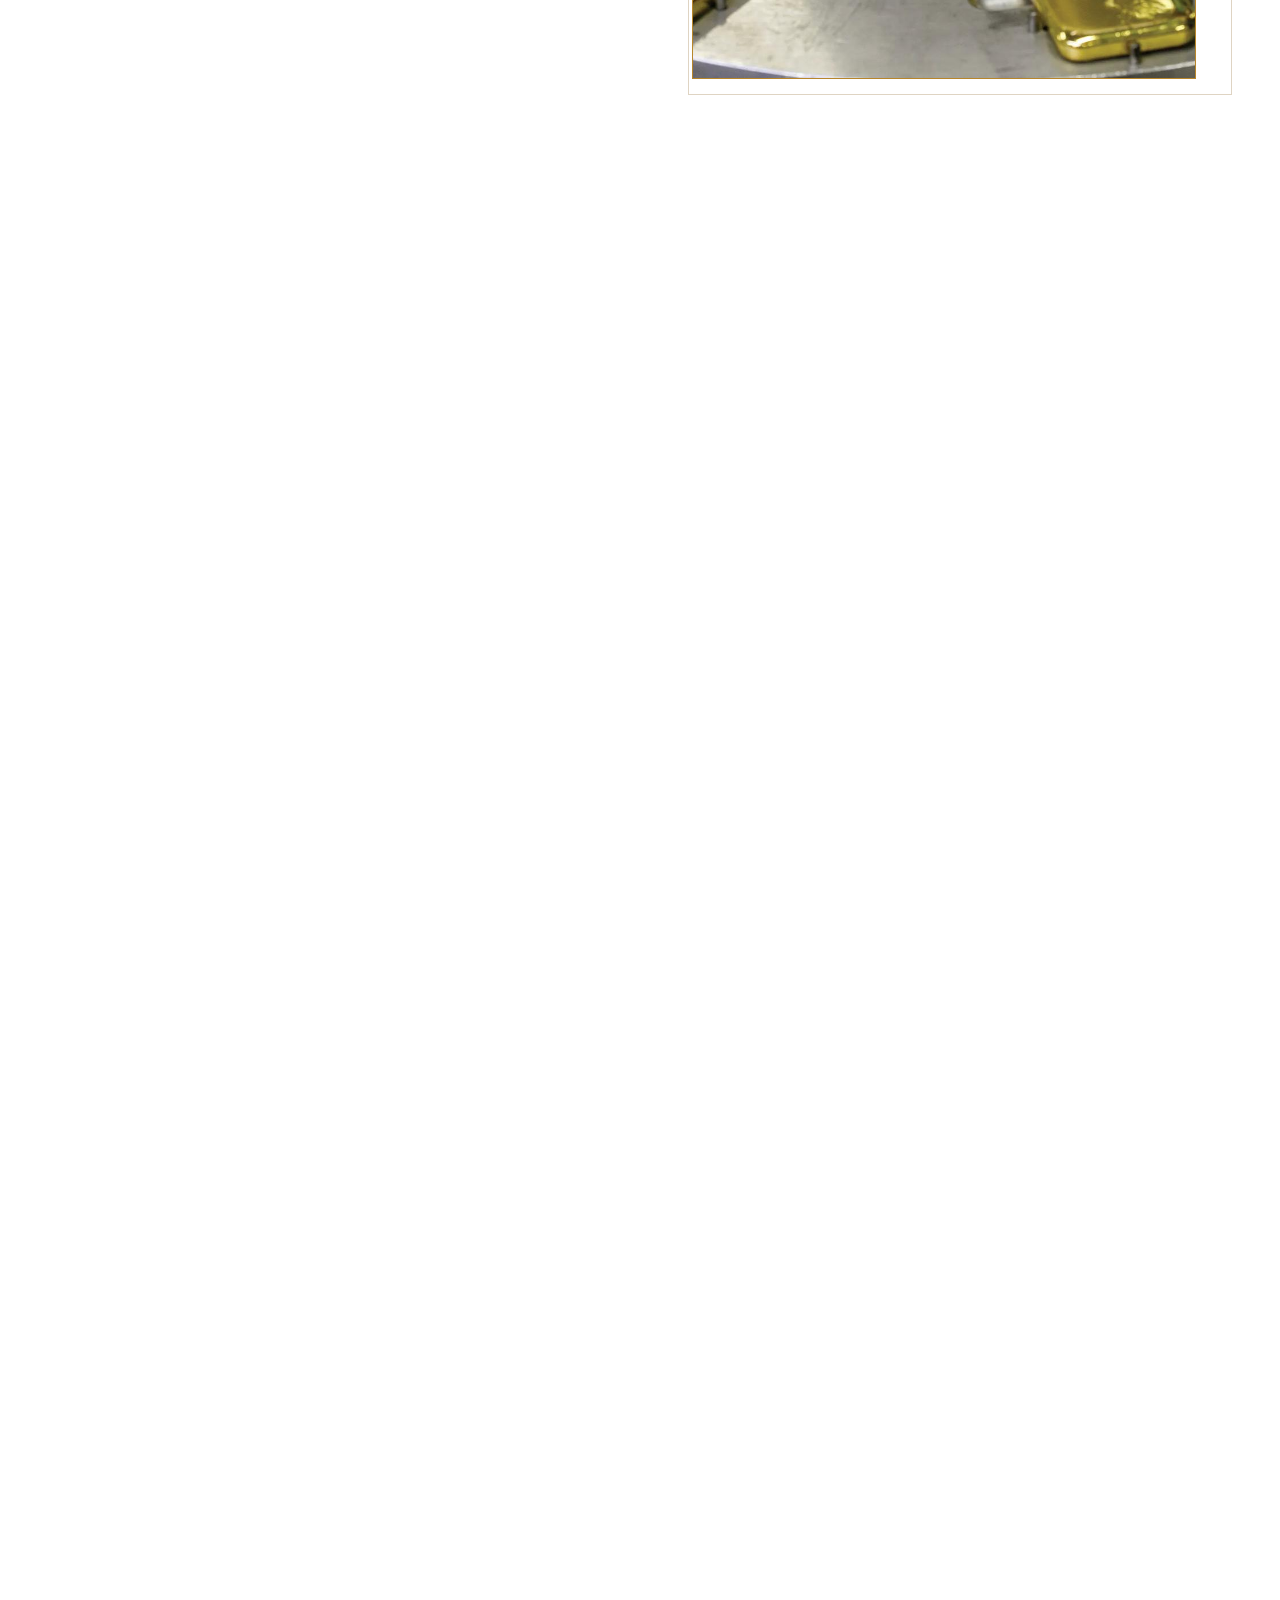
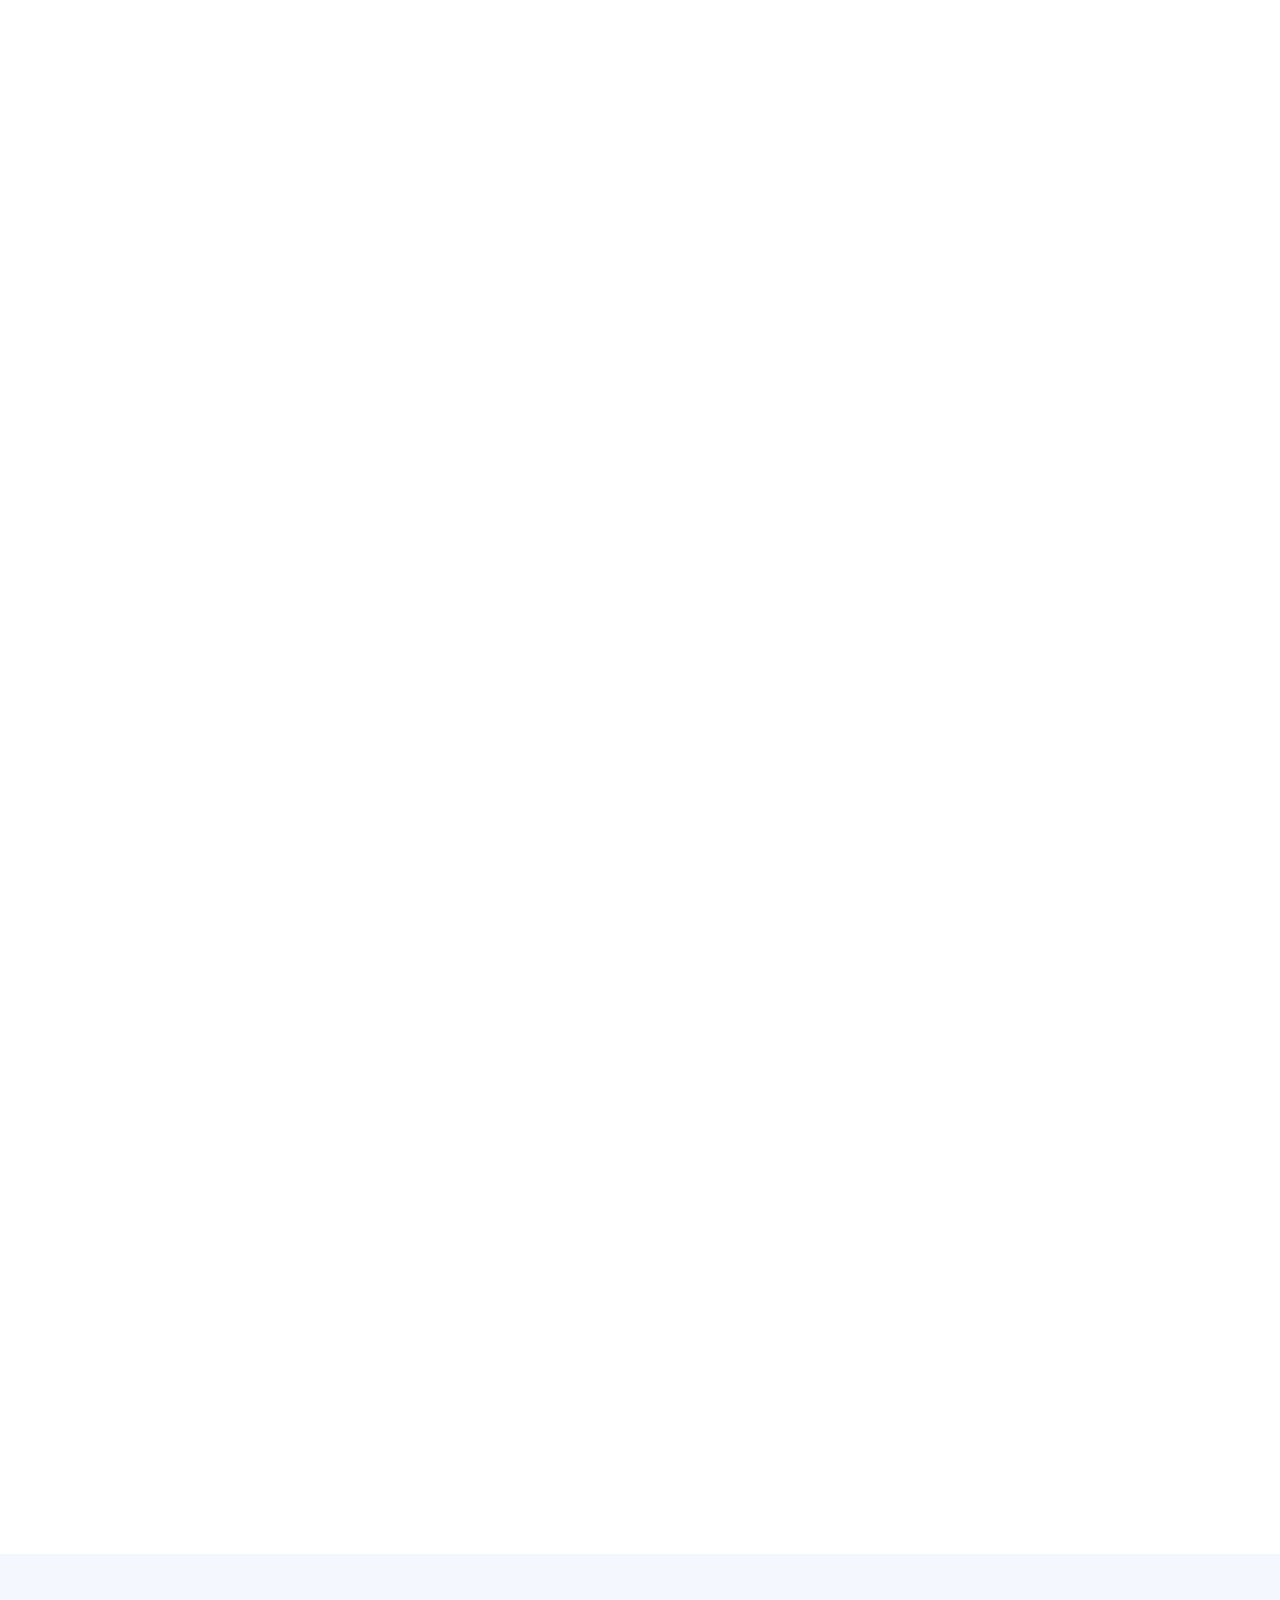
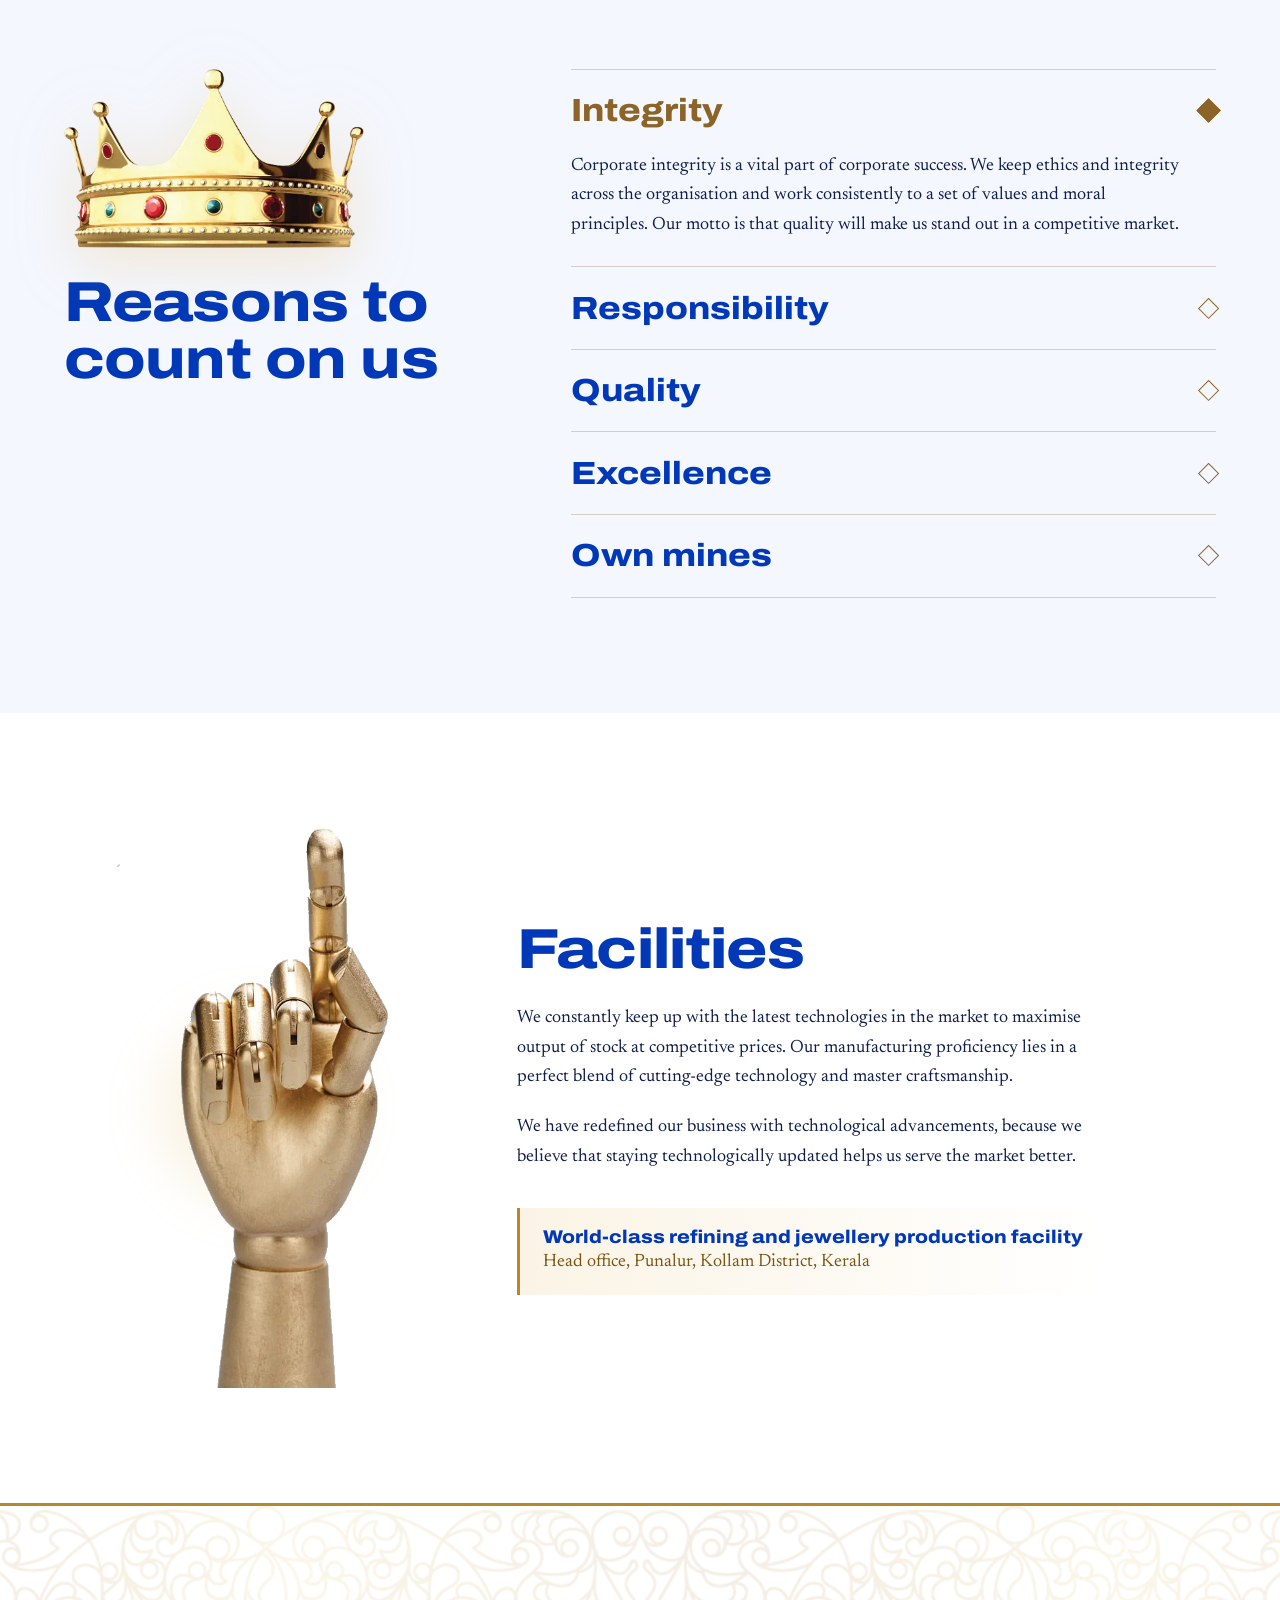
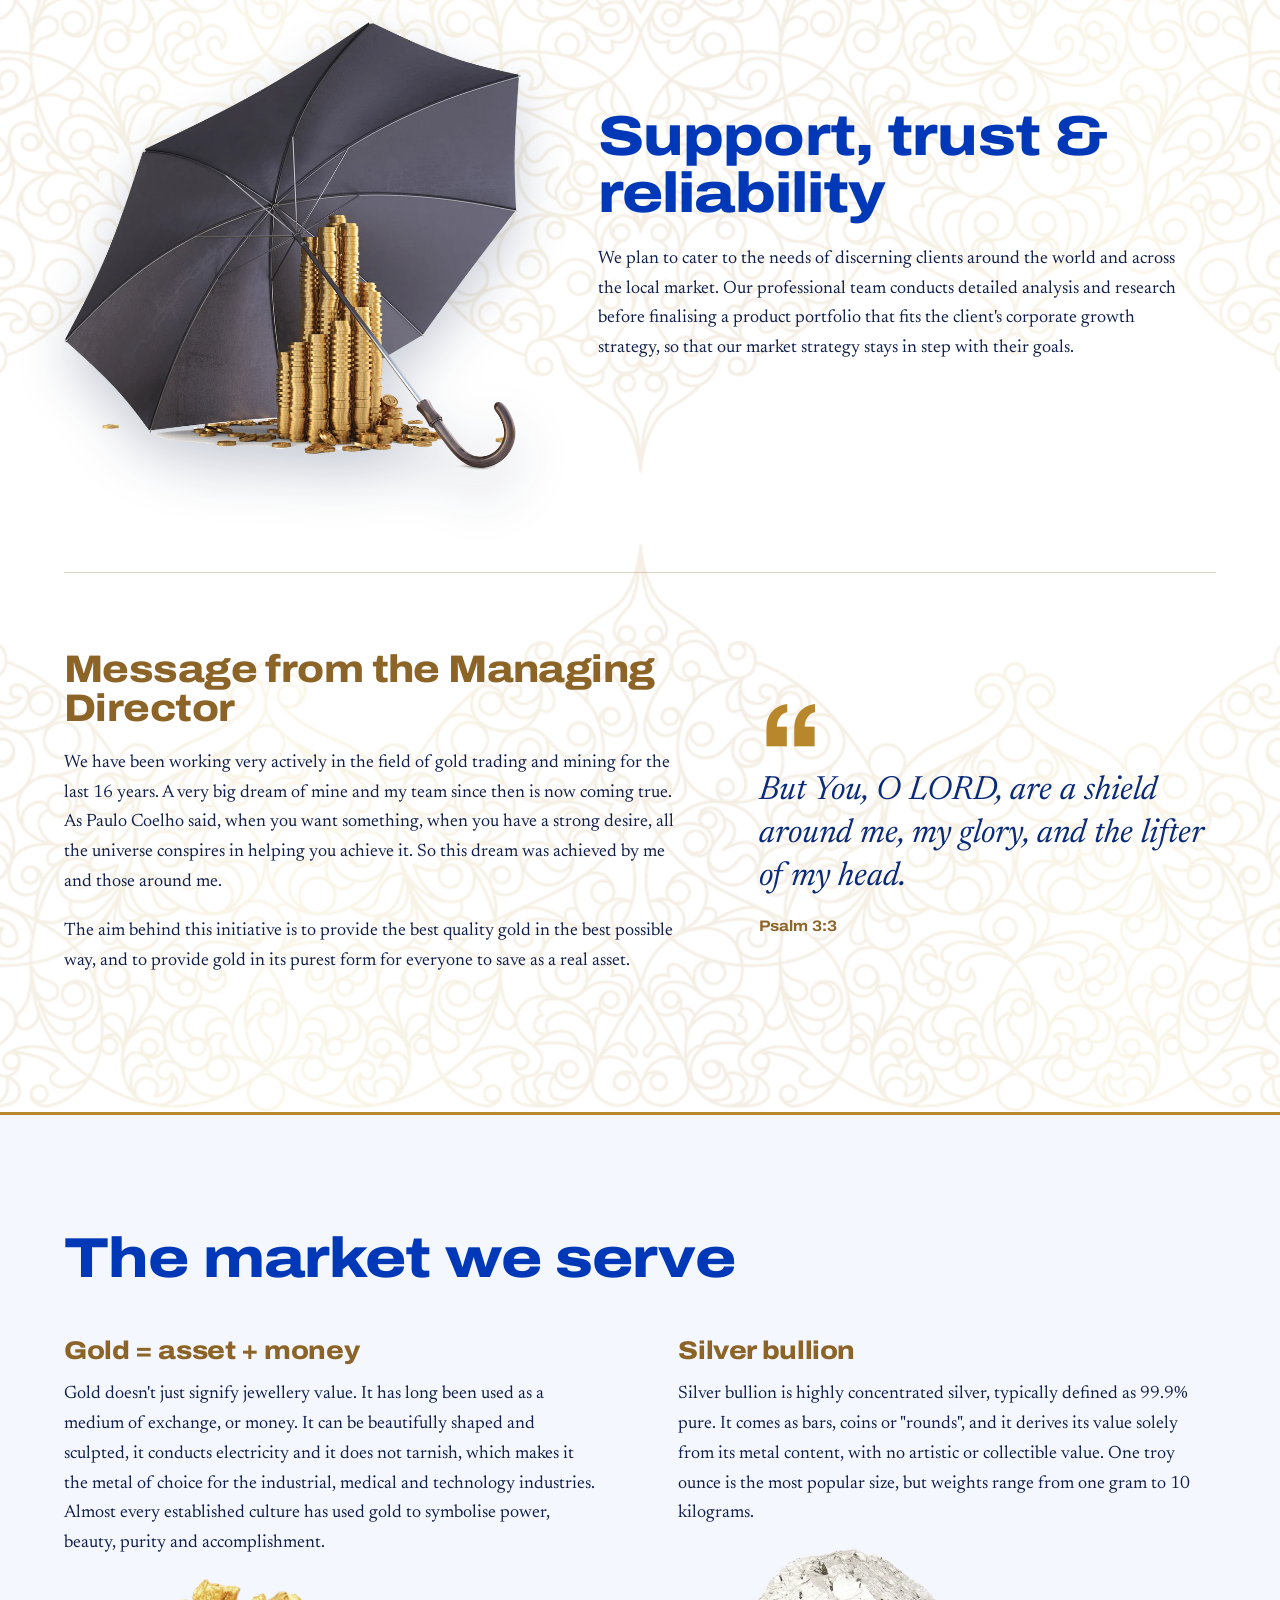
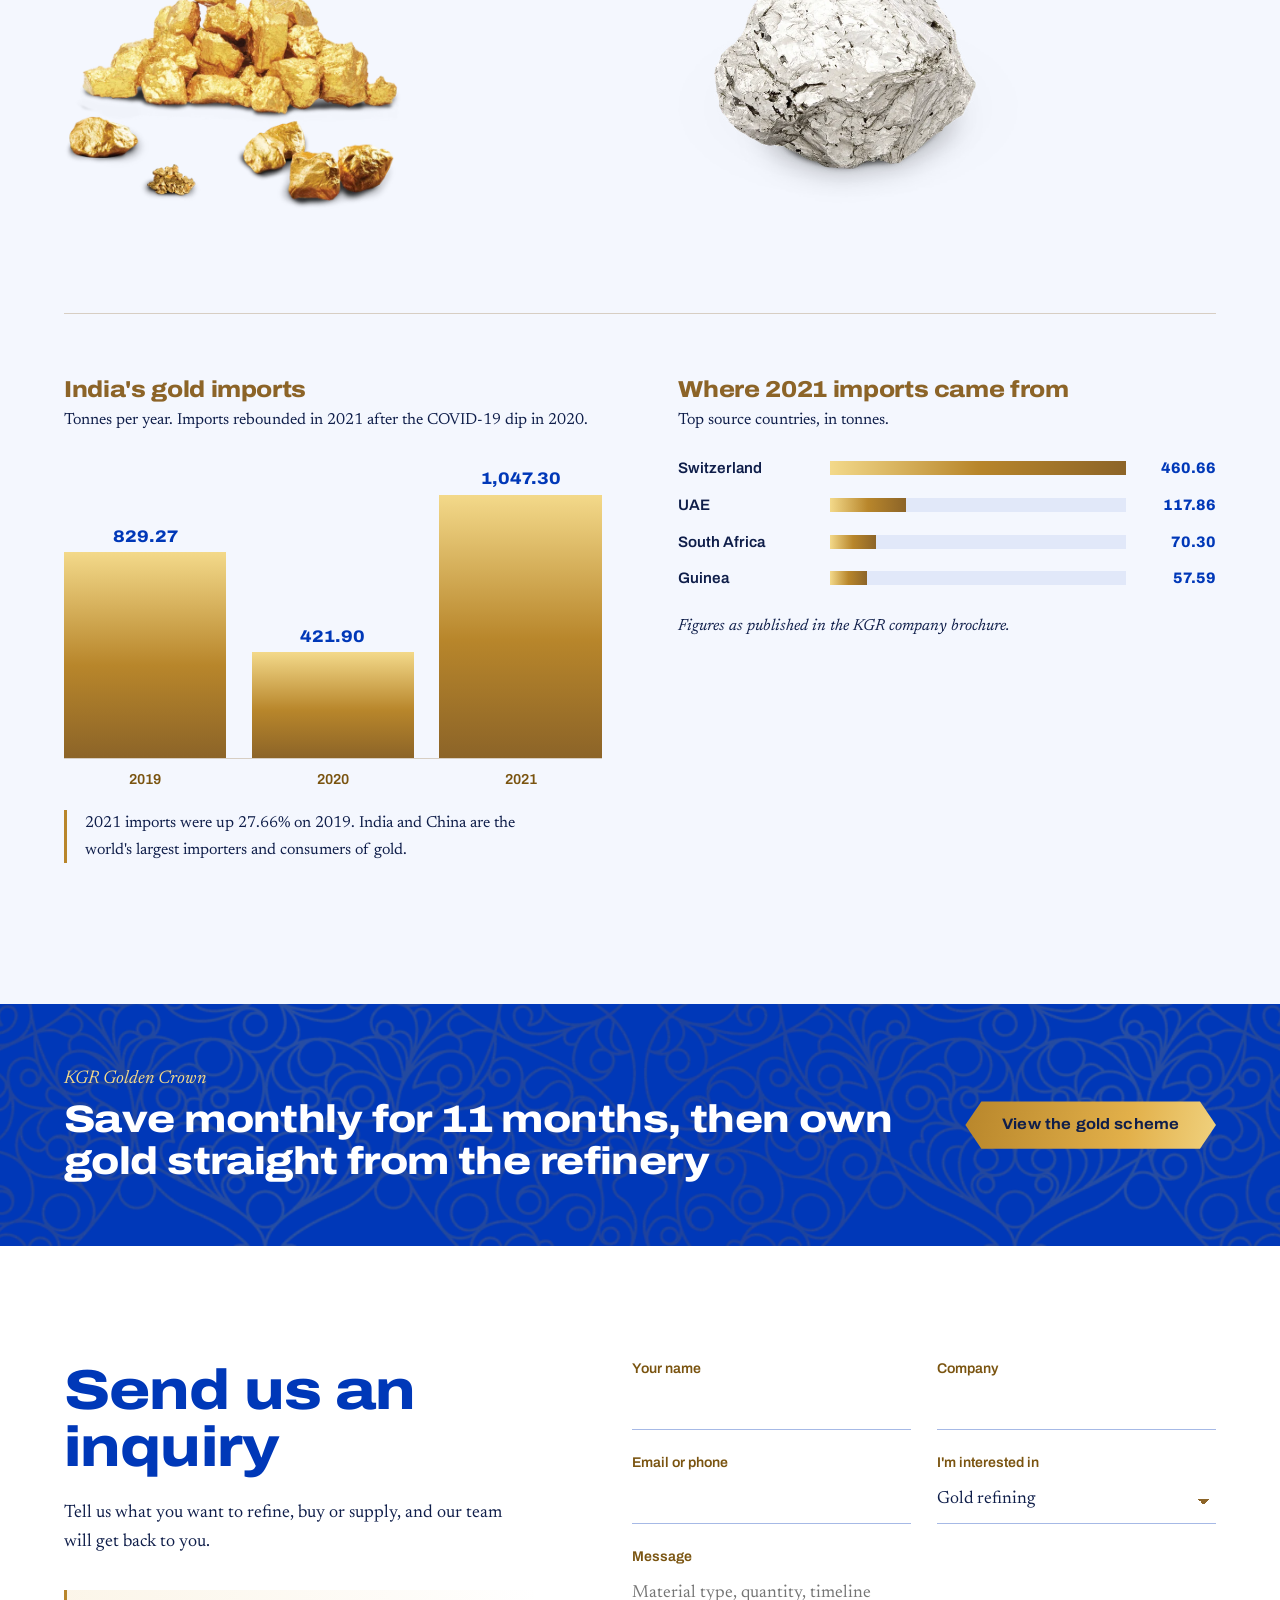
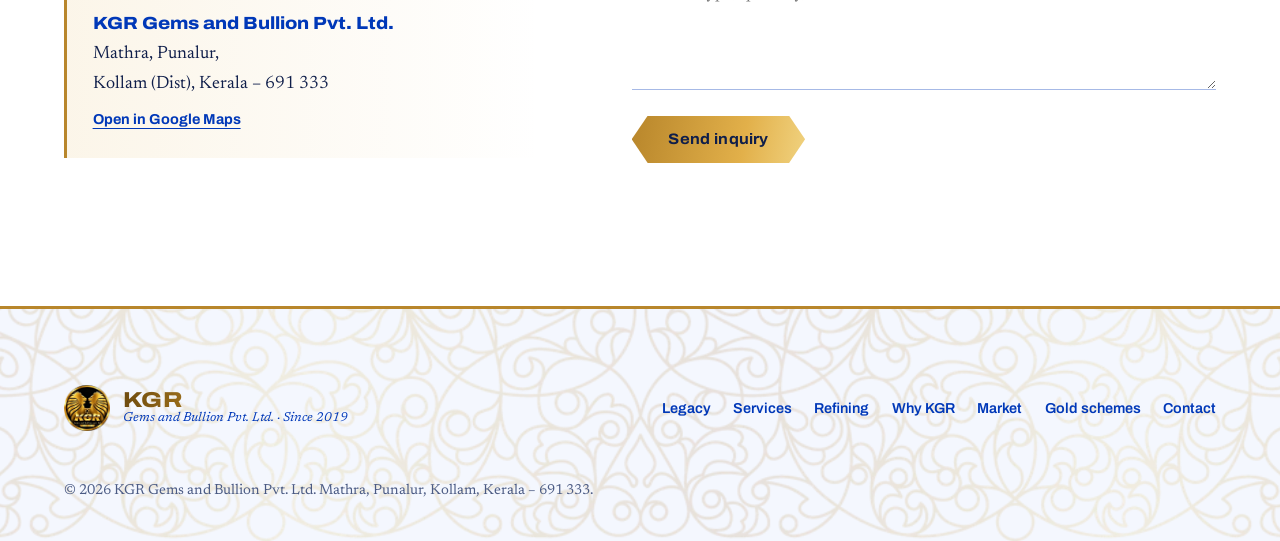
